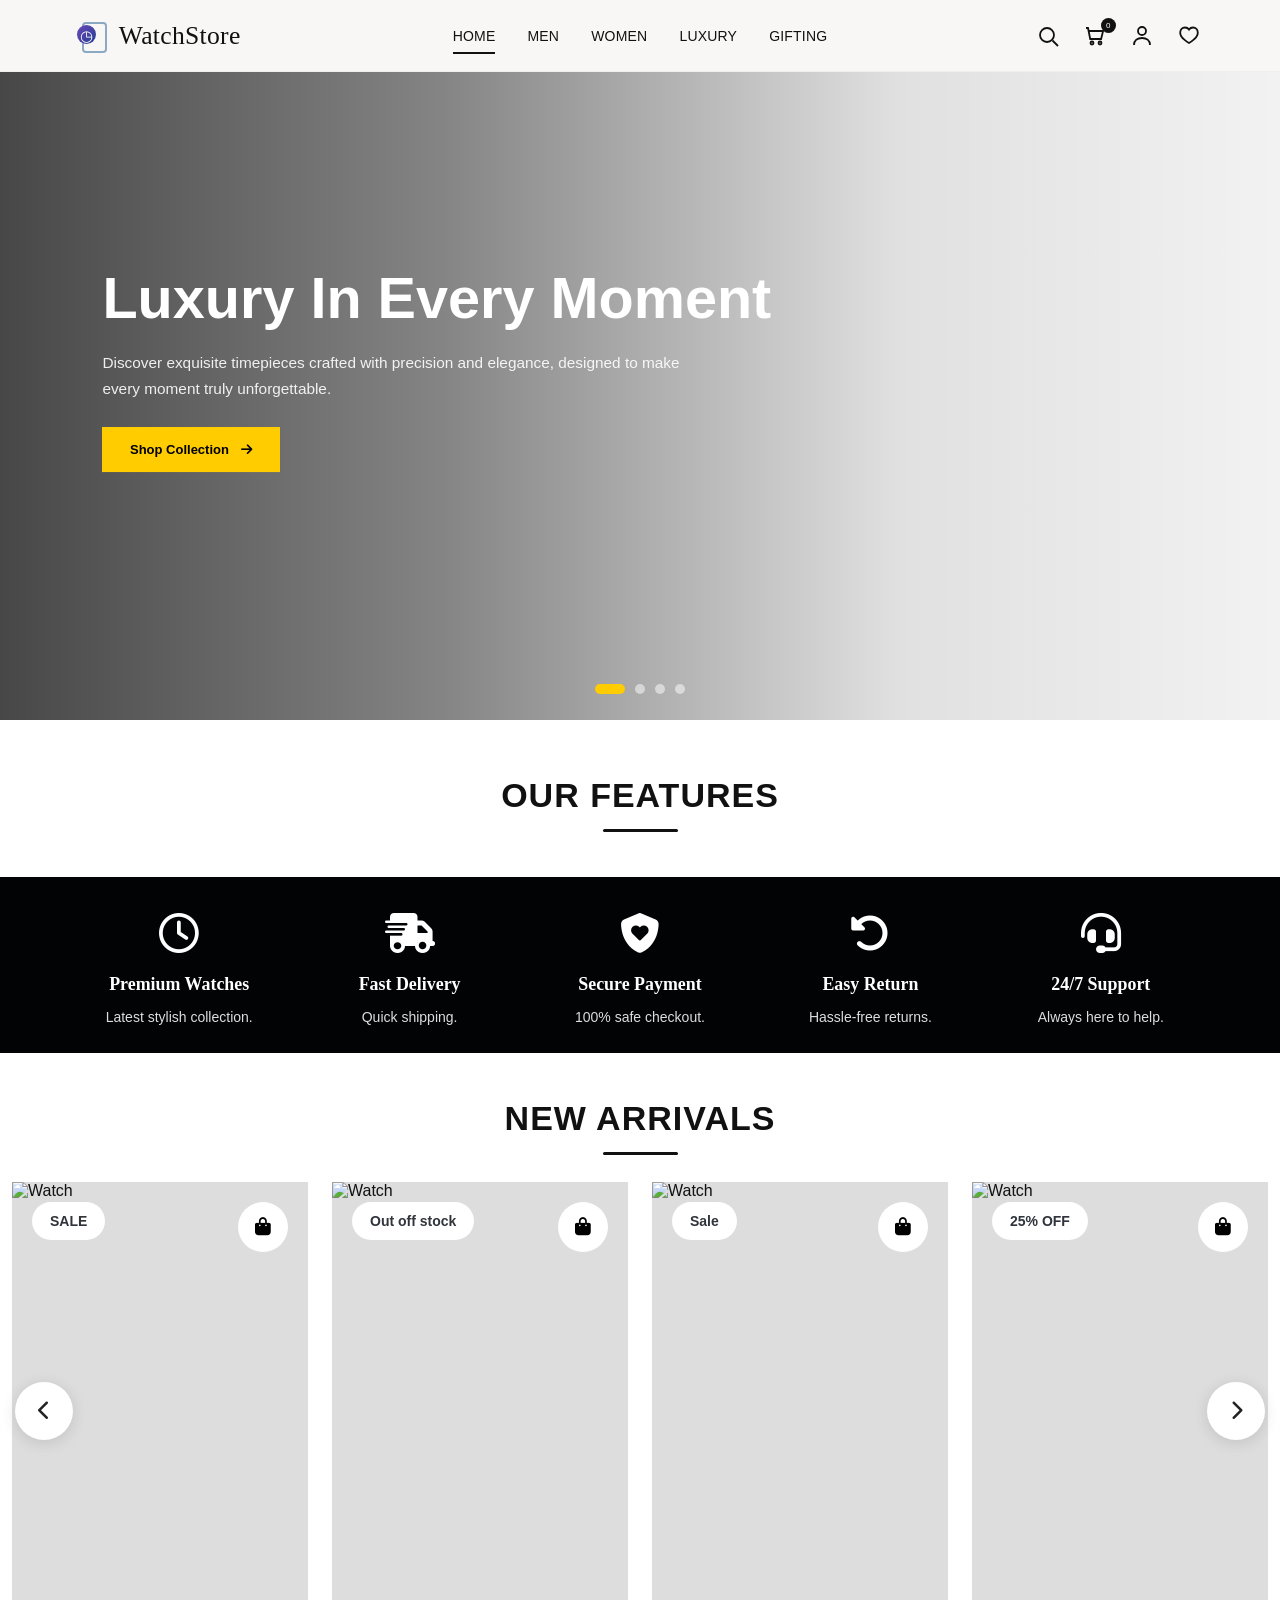
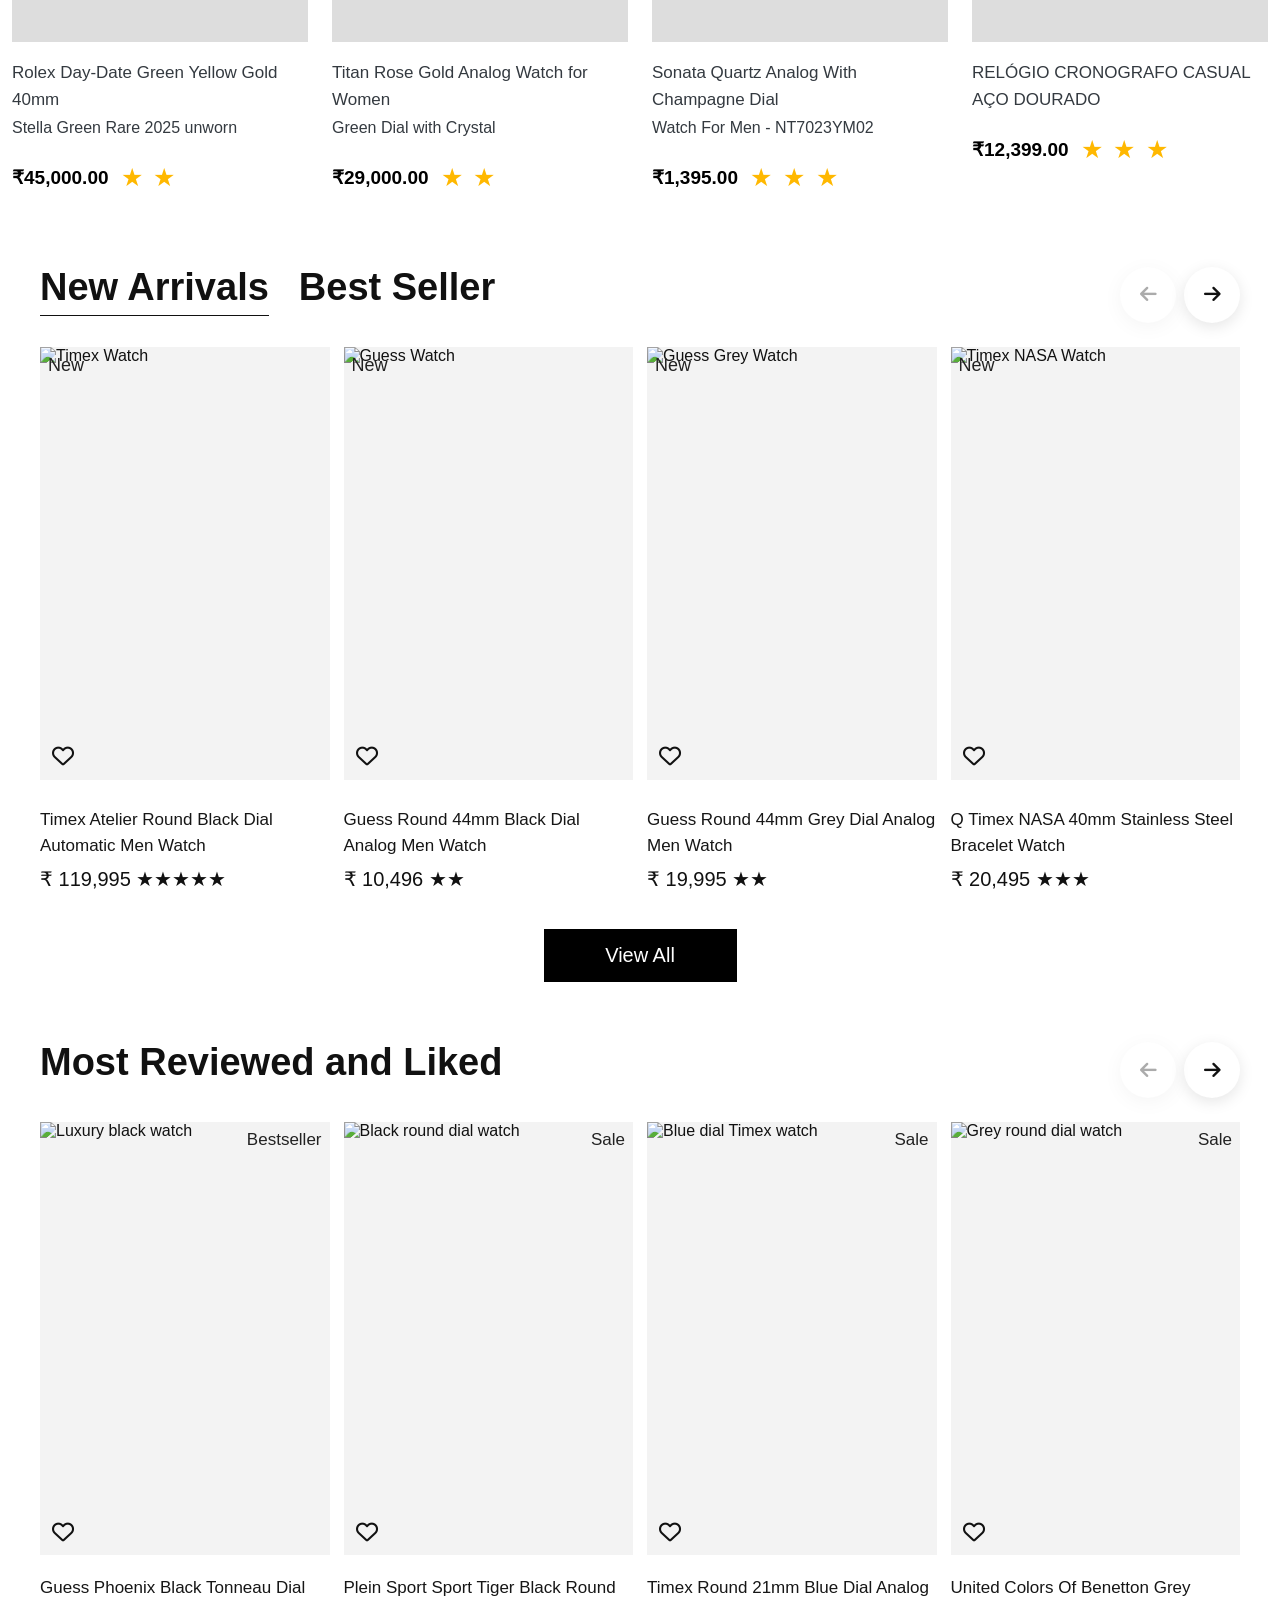
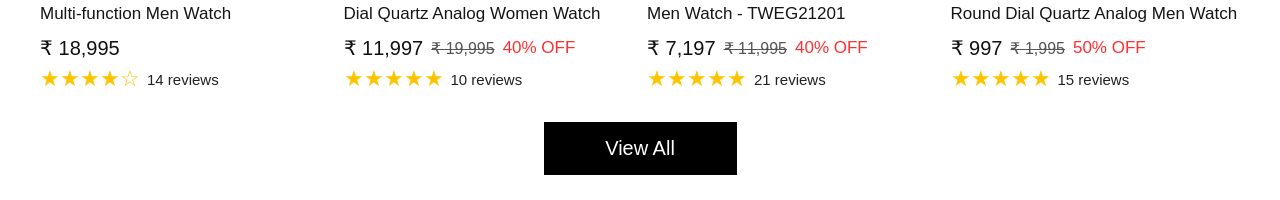
==== index.html @ 58be55d7 "Initial commit" ====
<!DOCTYPE html>
<html lang="en">
<head>
    <meta charset="UTF-8">
    <meta name="viewport" content="width=device-width, initial-scale=1.0">
    <title>WatchStore</title>
     
<!-- Font Awesome Icons -->
<link rel="stylesheet"
    href="https://cdnjs.cloudflare.com/ajax/libs/font-awesome/6.5.2/css/all.min.css">


    <!-- CSS -->
    <link rel="stylesheet" href="index.css">
   
</head>

<body>

   

  <!-- NAVBAR -->

    <header class="navbar">

        <div class="nav-container">

            <!-- LOGO -->
            <a href="#" class="logo">

                <div class="logo-icon">
                    <span>◷</span>
                </div>

                <span class="scroll-reveal logo-text">
                    WatchStore
                </span>

            </a>


            <!-- DESKTOP MENU -->
            <nav class="desktop-nav">

                <a href="#" class="nav-link active">
                    HOME
                </a>

                <a href="#" class="nav-link">
                    MEN
                </a>

                <a href="#" class="nav-link">
                    WOMEN
                </a>

                <a href="#" class="nav-link">
                    LUXURY
                </a>

                <a href="#" class="nav-link">
                    GIFTING
                </a>

            </nav>


            <!-- RIGHT ICONS -->
            <div class="nav-actions">

                <!-- SEARCH -->
                <button
                    class="icon-btn"
                    data-popup="searchPopup"
                    aria-label="Search">

                    <svg
                        viewBox="0 0 24 24"
                        fill="none"
                        stroke="currentColor">

                        <circle cx="11" cy="11" r="7"></circle>

                        <line
                            x1="16.5"
                            y1="16.5"
                            x2="22"
                            y2="22">
                        </line>

                    </svg>

                </button>


                <!-- CART -->
                <button
                    class="icon-btn cart-button"
                    data-popup="cartPopup"
                    aria-label="Cart">

                    <svg
                        viewBox="0 0 24 24"
                        fill="none"
                        stroke="currentColor">

                        <path
                            d="M3 4h2l2.2 11h10.9l2-8H6">
                        </path>

                        <circle cx="9" cy="19" r="1.5"></circle>

                        <circle cx="17" cy="19" r="1.5"></circle>

                    </svg>

                    <span class="cart-count">0</span>

                </button>


                <!-- PROFILE -->
                <button
                    class="icon-btn"
                    data-popup="profilePopup"
                    aria-label="Profile">

                    <svg
                        viewBox="0 0 24 24"
                        fill="none"
                        stroke="currentColor">

                        <circle
                            cx="12"
                            cy="7"
                            r="4">
                        </circle>

                        <path
                            d="M4 21c0-4.5 3.5-7 8-7s8 2.5 8 7">
                        </path>

                    </svg>

                </button>


                <!-- WISHLIST -->
                <button
                    class="icon-btn"
                    data-popup="wishlistPopup"
                    aria-label="Wishlist">

                    <svg
                        viewBox="0 0 24 24"
                        fill="none"
                        stroke="currentColor">

                        <path
                            d="M20.8 8.7c0 5.5-8.8 10.3-8.8 10.3S3.2 14.2 3.2 8.7C3.2 5.6 5.3 3.5 8 3.5c1.6 0 3.1.8 4 2.1 0.9-1.3 2.4-2.1 4-2.1 2.7 0 4.8 2.1 4.8 5.2z">
                        </path>

                    </svg>

                </button>


                <!-- HAMBURGER -->
                <button
                    class="hamburger"
                    id="hamburger"
                    aria-label="Open menu">

                    <span></span>
                    <span></span>
                    <span></span>

                </button>

            </div>

        </div>

    </header>



    <!-- ================= MOBILE MENU ================= -->

    <div class="mobile-menu" id="mobileMenu">

        <nav>

            <a  href="#">HOME</a>

            <a href="#">MEN</a>

            <a href="#">WOMEN</a>

            <a href="#">LUXURY</a>

            <a href="#">GIFTING</a>

        </nav>

    </div>



    <!-- ================= POPUP OVERLAY ================= -->

    <div
        class="popup-overlay"
        id="popupOverlay">
    </div>



    <!-- ================= SEARCH POPUP ================= -->

    <div
        class="popup"
        id="searchPopup">

        <div class="popup-header">

            <h3>Search</h3>

            <button class="popup-close">
                ×
            </button>

        </div>

        <div class="search-box">

            <input
                type="text"
                placeholder="Search watches...">

            <button>
                Search
            </button>

        </div>

    </div>



    <!-- ================= CART POPUP ================= -->

    <div
        class="popup"
        id="cartPopup">

        <div class="popup-header">

            <h3>Your Cart</h3>

            <button class="popup-close">
                ×
            </button>

        </div>

        <div class="empty-popup">

            <div class="popup-big-icon">🛒</div>

            <p>Your cart is empty.</p>

            <button class="popup-main-btn">
                SHOP NOW
            </button>

        </div>

    </div>



    <!-- ================= PROFILE POPUP ================= -->

    <div
        class="popup"
        id="profilePopup">

        <div class="popup-header">

            <h3>My Account</h3>

            <button class="popup-close">
                ×
            </button>

        </div>

        <div class="profile-options">

            <button>
                <span>♙</span>
                Login
            </button>

            <button>
                <span>＋</span>
                Create Account
            </button>

            <button>
                <span>⌁</span>
                My Orders
            </button>

        </div>

    </div>



    <!-- ================= WISHLIST POPUP ================= -->

    <div
        class="popup"
        id="wishlistPopup">

        <div class="popup-header">

            <h3>Wishlist</h3>

            <button class="popup-close">
                ×
            </button>

        </div>

        <div class="empty-popup">

            <div class="popup-big-icon">♡</div>

            <p>Your wishlist is empty.</p>

            <button class="popup-main-btn">
                EXPLORE WATCHES
            </button>

        </div>

    </div>

    </main>


    <!-- NAVABAR END -->


    <!-- =========================
     BANNER SLIDER START
========================== -->

<section class="hero-slider">

    <div class="slider-wrapper">


        <!-- =========================
             SLIDE 1
        ========================== -->

        <div class="slide active">

            <picture>

                <!-- Mobile: 767px tak -->
    <source 
        media="(max-width: 767px)" 
        srcset="image-folder/first-banner.png"
    >

    <!-- Tablet: 768px se 1024px -->
    <source 
        media="(min-width: 768px) and (max-width: 1024px)" 
        srcset="image-folder/tablet-se-badi.png"
    >

    <!-- Laptop/Desktop: Default -->
    <img 
        src="https://watch-portfolio-website.vercel.app/images/new-img-banner.webp"
        alt="Luxury Watch Collection"
    >

            </picture>

            <div class="banner-overlay"></div>

            <div class="banner-content">

                <span class="banner-subtitle">
                    <!-- PREMIUM COLLECTION -->
                </span>

                <h1>Luxury In Every Moment</h1>

                <p>
                  Discover exquisite timepieces crafted with precision and elegance, designed to make every moment truly unforgettable.
                </p>

                <a href="#" class="banner-btn">
                    Shop Collection
                    <i class="fa-solid fa-arrow-right"></i>
                </a>

            </div>

        </div>


        <!-- =========================
             SLIDE 2
        ========================== -->

        <div class="slide">

            <picture>

                           <!-- Mobile: 767px tak -->
    <source 
        media="(max-width: 767px)" 
        srcset="image-folder/second-banner.png"
    >

    <!-- Tablet: 768px se 1024px -->
    <source 
        media="(min-width: 768px) and (max-width: 1024px)" 
        srcset="image-folder/tablet-se-last.png"
    >

    <!-- Laptop/Desktop: Default -->
    <img 
        src="https://watch-portfolio-website.vercel.app/images/banner%20four.jpg"
        alt="Luxury Watch Collection"
    >
            </picture>

            <div class="banner-overlay"></div>

            <div class="banner-content">

                <span class="banner-subtitle">
                    <!-- NEW ARRIVALS -->
                </span>

                <h1>Elegance In Every
                 Moment</h1>

                <p>
                    Explore refined timepieces crafted with precision and elegance, designed to elevate your style and make every moment memorable.
                </p>

                <a href="#" class="banner-btn">
                    Explore Now
                    <i class="fa-solid fa-arrow-right"></i>
                </a>

            </div>

        </div>


        <!-- =========================
             SLIDE 3
        ========================== -->

        <div class="slide">

            <picture>

              
                <!-- Mobile: 767px tak -->
    <source 
        media="(max-width: 767px)" 
        srcset="image-folder/third-banner.png"
    >

    <!-- Tablet: 768px se 1024px -->
    <source 
        media="(min-width: 768px) and (max-width: 1024px)" 
        srcset="image-folder/third-tablet.png"
    >

    <!-- Laptop/Desktop: Default -->
    <img 
        src="https://watch-portfolio-website.vercel.app/images/banner%20three.jpg"
        alt="Luxury Watch Collection"
    >

            </picture>

            <div class="banner-overlay"></div>

            <div class="banner-content">

                <span class="banner-subtitle">
                    <!-- MODERN DESIGN -->
                </span>

                <h1>Elegance In Every Watch</h1>

                <p>
                    Discover stylish Sonata timepieces crafted with precision and elegance, designed to complement your lifestyle and make For Brand.
                </p>

                <a href="#" class="banner-btn">
                    View Products
                    <i class="fa-solid fa-arrow-right"></i>
                </a>

            </div>

        </div>


        <!-- =========================
             SLIDE 4
        ========================== -->

        <div class="slide">

            <picture>

                       
                <!-- Mobile: 767px tak -->
    <source 
        media="(max-width: 767px)" 
        srcset="image-folder/four-banner.png"
    >

    <!-- Tablet: 768px se 1024px -->
    <source 
        media="(min-width: 768px) and (max-width: 1024px)" 
        srcset="image-folder/four-tablet.png"
    >

    <!-- Laptop/Desktop: Default -->
    <img 
        src="https://images.pexels.com/photos/11555146/pexels-photo-11555146.jpeg?cs=srgb&dl=pexels-jonathanborba-11555146.jpg&fm=jpg"
        alt="Luxury Watch Collection"
    >
            </picture>

            <div class="banner-overlay"></div>

            <div class="banner-content">

                <span class="banner-subtitle">
                    <!-- EXCLUSIVE WATCHES -->
                </span>

                <h1>Moments Made For Two Couple</h1>

                <p>
                    Celebrate timeless moments together with elegant timepieces crafted with precision and style, made to reflect your beautiful bond
                </p>

                <a href="#" class="banner-btn">
                    Discover More
                    <i class="fa-solid fa-arrow-right"></i>
                </a>

            </div>

        </div>


        <!-- =========================
             SLIDER DOTS ONLY
        ========================== -->

        <div class="slider-dots">

            <button class="dot active" aria-label="Slide 1"></button>

            <button class="dot" aria-label="Slide 2"></button>

            <button class="dot" aria-label="Slide 3"></button>

            <button class="dot" aria-label="Slide 4"></button>

        </div>


    </div>

</section>

<section class="our-features-section scroll-reveal">

    <div class="our-features-heading">
        <h2>OUR FEATURES</h2>
        <span></span>
    </div>

</section>



<!-- CATEGORY FEATURED START -->
 



 <section class="category-featured mt-5 scroll-reveal">

    <!-- Heading -->
    <!-- <div class="featured-heading">
        <h2>CATEGORY FEATURED</h2>
    </div> -->


    <!-- Features -->
    <div class="featured-box">

        <!-- Feature 1 -->
        <div class="feature-item">
            <div class="scroll-reveal feature-icon">
                <i class="fa-regular fa-clock"></i>
            </div>

            <h3>Premium Watches</h3>
            <p>Latest stylish collection.</p>
        </div>


        <!-- Feature 2 -->
        <div class="feature-item">
            <div class="scroll-reveal feature-icon">
                <i class="fa-solid fa-truck-fast"></i>
            </div>

            <h3>Fast Delivery</h3>
            <p>Quick shipping.</p>
        </div>


        <!-- Feature 3 -->
        <div class="feature-item">
            <div class="scroll-reveal feature-icon">
                <i class="fa-solid fa-shield-heart"></i>
            </div>

            <h3>Secure Payment</h3>
            <p>100% safe checkout.</p>
        </div>


        <!-- Feature 4 -->
        <div class="feature-item">
            <div class="scroll-reveal feature-icon">
                <i class="fa-solid fa-rotate-left"></i>
            </div>

            <h3>Easy Return</h3>
            <p>Hassle-free returns.</p>
        </div>


        <!-- Feature 5 -->
        <div class="feature-item support-item">
            <div class="scroll-reveal feature-icon">
                <i class="fa-solid fa-headset"></i>
            </div>

            <h3>24/7 Support</h3>
            <p>Always here to help.</p>
        </div>

    </div>

</section>

<!-- CATEGORY FEATURED END -->
 
   
  

<!-- ================= NEW ARRIVALS START ================= -->
 




<section class="new-arrivals-section scroll-reveal">

       <div class="our-features-heading scroll-reveal">
        <h2>NEW ARRIVALS</h2>
        <span></span>
    </div>

    <div class="product-carousel-wrapper">
      
        

        <!-- LEFT ARROW -->

        <button class="product-arrow product-prev">
            <i class="fa-solid fa-chevron-left"></i>
        </button>



        <!-- CAROUSEL VIEWPORT -->

        <div class="product-carousel-viewport">


            <div class="product-carousel-track">


                <!-- PRODUCT 1 -->

                <div class="product-card">

                    <div class="product-image">

                        <span class="product-badge">
                            SALE
                        </span>

                        <button class="product-bag">
                            <i class="fa-solid fa-bag-shopping"></i>
                        </button>

                        <img
                            class="main-image"
                            src="https://cdn1.ethoswatches.com/media/catalog/product/cache/6e5de5bc3d185d8179cdc7258143f41a/f/a/favre-leuba-sea-sky-reviva-l00-20212-112-02-105-multiple-1_1.jpg"
                            alt="Watch">

                        <img
                            class="hover-image"
                            src="https://cdn1.ethoswatches.com/media/catalog/product/cache/6e5de5bc3d185d8179cdc7258143f41a/f/a/favre-leuba-sea-sky-reviva-l00-20212-112-02-105-large_1.jpg"
                            alt="Watch">

                    </div>

                    <h3>
                        Rolex Day-Date Green Yellow Gold 40mm
                    </h3>

                    <p class="product-subtitle">
                        Stella Green Rare 2025 unworn
                    </p>

                    <div class="product-bottom">

                        <span class="product-price">
                            ₹45,000.00 
                        </span>

                        <span class="product-stars">
                            ★ ★
                        </span>

                    </div>

                </div>



                <!-- PRODUCT 2 -->

                <div class="product-card">

                    <div class="product-image">

                        <span class="product-badge">
                            Out off stock
                        </span>

                        <button class="product-bag">
                            <i class="fa-solid fa-bag-shopping"></i>
                        </button>

                        <img
                            class="main-image"
                            src="https://in.danielwellington.com/cdn/shop/files/lylxyfhpcym913uhjz50.png?v=1788245592"
                            alt="Watch">

                        <img
                            class="hover-image"
                            src="https://in.danielwellington.com/cdn/shop/files/hc4xuapx7skj3ttczk8p.png?v=1788245588"
                            alt="Watch">

                    </div>

                    <h3>
                        Titan Rose Gold Analog Watch for Women
                    </h3>

                    <p class="product-subtitle">
                        Green Dial with Crystal
                    </p>

                    <div class="product-bottom">

                        <span class="product-price">
                            ₹29,000.00
                        </span>

                        <span class="product-stars">
                            ★ ★
                        </span>

                    </div>

                </div>



                <!-- PRODUCT 3 -->

                <div class="product-card">

                    <div class="product-image">

                        <span class="product-badge">
                            Sale
                        </span>

                        <button class="product-bag">
                            <i class="fa-solid fa-bag-shopping"></i>
                        </button>

                        <img
                            class="main-image"
                            src="https://cdn1.ethoswatches.com/media/catalog/product/cache/6e5de5bc3d185d8179cdc7258143f41a/o/r/oris-big-crown-01-754-7785-4068-set-multiple-2.jpg"
                            alt="Watch">

                        <img
                            class="hover-image"
                            src="https://cdn1.ethoswatches.com/media/catalog/product/cache/6e5de5bc3d185d8179cdc7258143f41a/o/r/oris-big-crown-01-754-7785-4068-set-multiple-1.jpg"
                            alt="Watch">

                    </div>

                    <h3>
                        Sonata Quartz Analog With Champagne Dial
                    </h3>

                    <p class="product-subtitle">
                        Watch For Men - NT7023YM02
                    </p>

                    <div class="product-bottom">

                        <span class="product-price">
                            ₹1,395.00
                        </span>

                        <span class="product-stars">
                            ★ ★ ★
                        </span>

                    </div>

                </div>



                <!-- PRODUCT 4 -->

                <div class="product-card">

                    <div class="product-image">

                        <span class="product-badge">
                            25% OFF
                        </span>

                        <button class="product-bag">
                            <i class="fa-solid fa-bag-shopping"></i>
                        </button>

                        <img
                            class="main-image"
                            src="https://in.danielwellington.com/cdn/shop/products/bf1d4c7aa29b4e629b87fefae75d444eda8a7ee3.png?v=1679929591"
                            alt="Watch">

                        <img
                            class="hover-image"
                            src="https://in.danielwellington.com/cdn/shop/products/a2ff1cbe247505c988b7b0013bdf45a7d5af3204.png?v=1679929590"
                            alt="Watch">

                    </div>

                    <h3>
                        RELÓGIO CRONOGRAFO CASUAL AÇO DOURADO
                    </h3>

                    <p class="product-subtitle">
                        <!-- Premium Luxury Collection -->
                    </p>

                    <div class="product-bottom">

                        <span class="product-price">
                            ₹12,399.00
                        </span>

                        <span class="product-stars">
                            ★ ★ ★
                        </span>

                    </div>

                </div>



                <!-- PRODUCT 5 -->

                <div class="product-card">

                    <div class="product-image">

                        <span class="product-badge">
                            NEW
                        </span>

                        <button class="product-bag">
                            <i class="fa-solid fa-bag-shopping"></i>
                        </button>

                        <img class="main-image"
                        src="https://in.danielwellington.com/cdn/shop/files/czbna1wo5yswfbuklvou.png?v=1788245591"
                        alt="Watch">

                        <img class="hover-image"
                        src="https://in.danielwellington.com/cdn/shop/files/ydey1onoqrme0emarpts.png?v=1788245588"
                        alt="Watch">

                    </div>

                    <h3>Classic Silver Luxury Watch</h3>

                    <p class="product-subtitle">
                        Modern Premium Design
                    </p>

                    <div class="product-bottom">

                        <span class="product-price">₹8,999.00</span>

                        <span class="product-stars">★ ★ ★</span>

                    </div>

                </div>



                <!-- PRODUCT 6 -->

                <div class="product-card">

                    <div class="product-image">

                        <span class="product-badge">SALE</span>

                        <button class="product-bag">
                            <i class="fa-solid fa-bag-shopping"></i>
                        </button>

                        <img class="main-image"
                        src="https://in.danielwellington.com/cdn/shop/products/f1a9311fe72234c4593ee694e8d1cccc52b8be32.jpg?v=1679929768"
                        alt="Watch">

                        <img class="hover-image"
                        src="https://in.danielwellington.com/cdn/shop/products/03cd951f8df2a0c9702ee6ea71a21049f69fd73d.png?v=1679929768"
                        alt="Watch">

                    </div>

                    <h3>Elegant Black Dial Watch</h3>

                    <p class="product-subtitle">
                        Stylish Men's Collection
                    </p>

                    <div class="product-bottom">

                        <span class="product-price">₹15,500.00</span>

                        <span class="product-stars">★ ★</span>

                    </div>

                </div>



                <!-- PRODUCT 7 -->

                <div class="product-card">

                    <div class="product-image">

                        <span class="product-badge">30% OFF</span>

                        <button class="product-bag">
                            <i class="fa-solid fa-bag-shopping"></i>
                        </button>

                        <img class="main-image"
                        src="https://in.danielwellington.com/cdn/shop/products/2055710823e191ea3f781fcfe544a727362d75ce.jpg?v=1679929701"
                        alt="Watch">

                        <img class="hover-image"
                        src="https://in.danielwellington.com/cdn/shop/products/bd76d52db9166a0e26d3add4990b3371b541707d.png?v=1679929702"
                        alt="Watch">

                    </div>

                    <h3>Premium Golden Watch</h3>

                    <p class="product-subtitle">
                        Exclusive Collection
                    </p>

                    <div class="product-bottom">

                        <span class="product-price">₹19,999.00</span>

                        <span class="product-stars">★ ★ ★</span>

                    </div>

                </div>



                <!-- PRODUCT 8 -->

                <div class="product-card">

                    <div class="product-image">

                        <span class="product-badge">SALE</span>

                        <button class="product-bag">
                            <i class="fa-solid fa-bag-shopping"></i>
                        </button>

                        <img class="main-image"
                        src="https://danielklein.in/cdn/shop/files/GreenWatch.jpg?v=1776660816&width=1780"
                        alt="Watch">

                        <img class="hover-image"
                        src="https://danielklein.in/cdn/shop/files/DKPOST2.jpg?v=1776660839&width=1780"
                        alt="Watch">

                    </div>

                    <h3>Diamond Style Ladies Watch</h3>

                    <p class="product-subtitle">
                        Elegant Fashion Collection
                    </p>

                    <div class="product-bottom">

                        <span class="product-price">₹22,500.00</span>

                        <span class="product-stars">★ ★ ★</span>

                    </div>

                </div>



                <!-- PRODUCT 9 -->

                <div class="product-card">

                    <div class="product-image">

                        <span class="product-badge">NEW</span>

                        <button class="product-bag">
                            <i class="fa-solid fa-bag-shopping"></i>
                        </button>

                        <img class="main-image"
                        src="https://m.media-amazon.com/images/I/61Y5ZJnRTzL._SX679_.jpg"
                        alt="Watch">

                        <img class="hover-image"
                        src="https://m.media-amazon.com/images/I/71yf-6Jr9gL._SX679_.jpg"
                        alt="Watch">

                    </div>

                    <h3>Luxury Automatic Watch</h3>

                    <p class="product-subtitle">
                        Premium Men's Watch
                    </p>

                    <div class="product-bottom">

                        <span class="product-price">₹35,000.00</span>

                        <span class="product-stars">★ ★ ★</span>

                    </div>

                </div>



                <!-- PRODUCT 10 -->

                <div class="product-card">

                    <div class="product-image">

                        <span class="product-badge">20% OFF</span>

                        <button class="product-bag">
                            <i class="fa-solid fa-bag-shopping"></i>
                        </button>

                        <img class="main-image"
                        src="https://m.media-amazon.com/images/I/71NghPubrqL._SX679_.jpg"
                        alt="Watch">

                        <img class="hover-image"
                        src="https://m.media-amazon.com/images/I/71wl3yJ0jkL._SX679_.jpg"
                        alt="Watch">

                    </div>

                    <h3>Rose Gold Fashion Watch</h3>

                    <p class="product-subtitle">
                        Women's Special Collection
                    </p>

                    <div class="product-bottom">

                        <span class="product-price">₹18,500.00</span>

                        <span class="product-stars">★ ★</span>

                    </div>

                </div>



                <!-- PRODUCT 11 -->

                <div class="product-card">

                    <div class="product-image">

                        <span class="product-badge">SALE</span>

                        <button class="product-bag">
                            <i class="fa-solid fa-bag-shopping"></i>
                        </button>

                        <img class="main-image"
                        src="https://m.media-amazon.com/images/I/71FLLRaK0TL._SX679_.jpg"
                        alt="Watch">

                        <img class="hover-image"
                        src="https://m.media-amazon.com/images/I/71p+GgljkWL._SX679_.jpg"
                        alt="Watch">

                    </div>

                    <h3>Luxury Steel Wrist Watch</h3>

                    <p class="product-subtitle">
                        Everyday Classic Style
                    </p>

                    <div class="product-bottom">

                        <span class="product-price">₹11,999.00</span>

                        <span class="product-stars">★ ★ ★</span>

                    </div>

                </div>



                <!-- PRODUCT 12 -->

                <div class="product-card">

                    <div class="product-image">

                        <span class="product-badge">BEST SELLER</span>

                        <button class="product-bag">
                            <i class="fa-solid fa-bag-shopping"></i>
                        </button>

                        <img class="main-image"
                        src="https://ad.kapoorwatch.com/content/images/product/WGBB0062-700.webp"
                        alt="Watch">

                        <img class="hover-image"
                        src="https://ad.kapoorwatch.com/content/images/product/WGBB0062-4-700.webp"
                        alt="Watch">

                    </div>

                    <h3>Premium Chronograph Watch</h3>

                    <p class="product-subtitle">
                        Signature Luxury Edition
                    </p>

                    <div class="product-bottom">

                        <span class="product-price">₹27,500.00</span>

                        <span class="product-stars">★ ★ ★</span>

                    </div>

                </div>


            </div>

        </div>



        <!-- RIGHT ARROW -->

        <button class="product-arrow product-next">
            <i class="fa-solid fa-chevron-right"></i>
        </button>


    </div>

</section>

<!-- ================= NEW ARRIVALS END ================= -->



<!-- NEW ARRIVALS BEST SELLER START -->


<section class="watch-product-section">

    <div class="watch-product-top">

        <!-- Tabs -->
        <div class="watch-product-tabs">
            <button class=" scroll-reveal watch-tab active" data-tab="newArrivals">
                New Arrivals
            </button>

            <button class=" scroll-reveal watch-tab" data-tab="bestSeller">
                Best Seller
            </button>
        </div>

        <!-- Arrows -->
        <div class="watch-slider-arrows">
            <button class="watch-arrow watch-prev" aria-label="Previous">
                <i class="fa-solid fa-arrow-left"></i>
            </button>

            <button class="watch-arrow watch-next" aria-label="Next">
                <i class="fa-solid fa-arrow-right"></i>
            </button>
        </div>

    </div>


    <!-- ================= NEW ARRIVALS ================= -->
    <div class="watch-tab-content active" id="newArrivals">

        <div class="watch-slider-wrapper">
            <div class="watch-slider-track">

                <!-- Product 1 -->
                <div class="watch-product-card">

                    <div class="watch-product-image">

                        <span class="watch-product-label">
                            New
                        </span>

                        <button class="watch-wishlist">
                            <i class="fa-regular fa-heart"></i>
                        </button>

                        <img
                            class="watch-img-main"
                            src="https://watch-portfolio-website.vercel.app/images/product%2028.webp"
                            alt="Timex Watch"
                        >

                        <img
                            class="watch-img-hover"
                            src="https://premiumcollections.co.in/cdn/shop/files/file_00000000cc5071fab60279c4686d7042.png?v=1778909538"
                            alt="Timex Watch"
                        >

                    </div>

                    <div class="watch-product-info">

                        <h3>
                            Timex Atelier Round Black Dial
                            Automatic Men Watch
                        </h3>

                        <div class="watch-price">
                            ₹ 119,995 <span>★★★★★</span>
                        </div>

                    </div>

                </div>


                <!-- Product 2 -->
                <div class="watch-product-card">

                    <div class="watch-product-image">

                        <span class="watch-product-label">
                            New
                        </span>

                        <button class="watch-wishlist">
                            <i class="fa-regular fa-heart"></i>
                        </button>

                        <img
                            class="watch-img-main"
                            src="https://m.media-amazon.com/images/I/81ieeJoiVnL._AC_UY1000_.jpg"
                            alt="Guess Watch"
                        >

                        <img
                            class="watch-img-hover"
                            src=" https://www.oyegifts.com/cdn/shop/files/Classy_Timex_Analog_Mens_Watch1.jpg?v=1773750764&width=1620"
                            alt="Guess Watch"
                        >
                          
                    </div>

                    <div class="watch-product-info">

                        <h3>
                            Guess Round 44mm Black Dial
                            Analog Men Watch
                        </h3>

                        <div class="watch-price-row">
                            <span class="watch-price">
                                ₹ 10,496 <span>★★</span>
                            </span>

                            <span class="watch-old-price">
                                <!-- ₹ 14,995 -->
                            </span>

                            <span class="watch-discount">
                                <!-- 30% OFF -->
                            </span>
                        </div>

                    </div>

                </div>


                <!-- Product 3 -->
                <div class="watch-product-card">

                    <div class="watch-product-image">

                        <span class="watch-product-label">
                            New
                        </span>

                        <button class="watch-wishlist">
                            <i class="fa-regular fa-heart"></i>
                        </button>

                        <img
                            class="watch-img-main"
                            src="https://5.imimg.com/data5/ANDROID/Default/2023/8/335060731/AL/GZ/OP/182970949/product-jpeg-1000x1000.jpg"
                            alt="Guess Grey Watch"
                        >

                        <img
                            class="watch-img-hover"
                            src="https://5.imimg.com/data5/ANDROID/Default/2023/8/335060703/LT/AY/DL/182970949/product-jpeg-1000x1000.jpg"
                            alt="Guess Grey Watch"
                        >

                    </div>

                    <div class="watch-product-info">

                        <h3>
                            Guess Round 44mm Grey Dial
                            Analog Men Watch
                        </h3>

                        <div class="watch-price">
                            ₹ 19,995  <span>★★</span>
                        </div>

                    </div>

                </div>


                <!-- Product 4 -->
                <div class="watch-product-card">

                    <div class="watch-product-image">

                        <span class="watch-product-label">
                            New
                        </span>

                        <button class="watch-wishlist">
                            <i class="fa-regular fa-heart"></i>
                        </button>

                        <img
                            class="watch-img-main"
                            src="https://www.sonatawatches.in/dw/image/v2/BKDD_PRD/on/demandware.static/-/Sites-titan-master-catalog/default/dwafd4366a/images/Sonata/Catalog/77147YM02_3.jpg?sw=600&sh=600"
                            alt="Timex NASA Watch"
                        >

                        <img
                            class="watch-img-hover"
                            src="https://www.sonatawatches.in/dw/image/v2/BKDD_PRD/on/demandware.static/-/Sites-titan-master-catalog/default/dwb3a2e34c/images/Sonata/Catalog/77147YM02_1.jpg?sw=600&sh=600"
                            alt="Timex NASA Watch"
                        >

                    </div>

                    <div class="watch-product-info">

                        <h3>
                            Q Timex NASA 40mm Stainless
                            Steel Bracelet Watch
                        </h3>

                        <div class="watch-price">
                            ₹ 20,495  <span>★★★</span>
                        </div>

                        <div class="watch-review">
                            <span class="watch-stars">
                               
                            </span>
                            <span></span>
                        </div>

                    </div>

                </div>


                <!-- Product 5 -->
                <div class="watch-product-card">

                    <div class="watch-product-image">

                        <span class="watch-product-label">
                            New
                        </span>

                        <button class="watch-wishlist">
                            <i class="fa-regular fa-heart"></i>
                        </button>

                        <img
                            class="watch-img-main"
                            src=" https://cdn1.ethoswatches.com/media/catalog/product/cache/6e5de5bc3d185d8179cdc7258143f41a/t/i/tissot-t-classic-t006-407-33-093-00-large.jpg"
                            alt="Luxury Watch"
                        >

                        <img
                            class="watch-img-hover"
                            src="https://cdn1.ethoswatches.com/media/catalog/product/cache/6e5de5bc3d185d8179cdc7258143f41a/t/i/tissot-t-classic-t006-407-33-093-00-multiple-1.jpg"
                            alt="Luxury Watch"
                        >
                    </div>

                    <div class="watch-product-info">

                        <h3>
                            Classic Automatic Black Dial
                            Men Watch
                        </h3>

                        <div class="watch-price">
                            ₹ 24,995
                        </div>

                    </div>

                </div>

            </div>
        </div>

    </div>


    <!-- ================= BEST SELLER ================= -->
    <div class="watch-tab-content" id="bestSeller">

        <div class="watch-slider-wrapper">
            <div class="watch-slider-track">

                <!-- Product 1 -->
                <div class="watch-product-card">

                    <div class="watch-product-image">

                        <span class="watch-product-label">
                            Sale
                        </span>

                        <button class="watch-wishlist">
                            <i class="fa-regular fa-heart"></i>
                        </button>

                        <img
                            class="watch-img-main"
                            src="https://hips.hearstapps.com/hmg-prod/images/1c746f04-4bb3-4393-9e9b-a23054c646fd.jpg?resize=980:*"
                            alt="Best Seller Watch"
                        >

                        <img
                            class="watch-img-hover"
                            src="https://hips.hearstapps.com/hmg-prod/images/551813e0-1346-4a38-ad36-0e547bae7043.jpg?resize=980:*"
                            alt="Best Seller Watch"
                        >

                    </div>

                    <div class="watch-product-info">

                        <h3>
                            Guess Round Black Dial
                            Analog Men Watch
                        </h3>

                        <div class="watch-price-row">

                            <span class="watch-price">
                                ₹ 10,496
                            </span>

                            <span class="watch-old-price">
                                ₹ 14,995
                            </span>

                            <span class="watch-discount">
                                30% OFF
                            </span>

                        </div>

                    </div>

                </div>


                <!-- Product 2 -->
                <div class="watch-product-card">

                    <div class="watch-product-image">

                        <span class="watch-product-label">
                            New
                        </span>

                        <button class="watch-wishlist">
                            <i class="fa-regular fa-heart"></i>
                        </button>

                        <img
                            class="watch-img-main"
                            src="https://ad.kapoorwatch.com/content/images/product/WGBB0062-700.webp"
                            alt="Best Seller Watch"
                        >

                        <img
                            class="watch-img-hover"
                            src="https://ad.kapoorwatch.com/content/images/product/WGBB0062-4-700.webp"
                            alt="Best Seller Watch"
                        >

                    </div>

                    <div class="watch-product-info">

                        <h3>
                            Guess Round Grey Dial
                            Analog Men Watch
                        </h3>

                        <div class="watch-price">
                            ₹ 19,995
                        </div>

                    </div>

                </div>


                <!-- Product 3 -->
                <div class="watch-product-card">

                    <div class="watch-product-image">

                        <span class="watch-product-label">
                            New
                        </span>

                        <button class="watch-wishlist">
                            <i class="fa-regular fa-heart"></i>
                        </button>

                        <img
                            class="watch-img-main"
                            src="https://m.media-amazon.com/images/I/71i-30BUsgL._SX569_.jpg"
                            alt="Best Seller Watch"
                        >

                        <img
                            class="watch-img-hover"
                            src="https://m.media-amazon.com/images/I/816BApZipaL._SY741_.jpg"
                            alt="Best Seller Watch"
                        >

                    </div>

                    <div class="watch-product-info">

                        <h3>
                            Q Timex Stainless Steel
                            Bracelet Watch
                        </h3>

                        <div class="watch-price">
                            ₹ 20,495
                        </div>

                        <div class="watch-review">
                            <span class="watch-stars">
                                ★★★★★
                            </span>
                            <span>11 reviews</span>
                        </div>

                    </div>

                </div>


                <!-- Product 4 -->
                <div class="watch-product-card">

                    <div class="watch-product-image">

                        <span class="watch-product-label">
                            Sale
                        </span>

                        <button class="watch-wishlist">
                            <i class="fa-regular fa-heart"></i>
                        </button>

                        <img
                            class="watch-img-main"
                            src="https://knar.com/cdn/shop/files/MIDO_Multifort_TV_Big_Date_M0495263304100_01.jpg?v=1777910221&width=800"
                            alt="Best Seller Watch"
                        >

                        <img
                            class="watch-img-hover"
                            src="https://knar.com/cdn/shop/files/MIDO_Multifort_TV_Big_Date_M0495263304100_02.jpg?v=1777910221&width=800"
                            alt="Best Seller Watch"
                        >

                    </div>

                    <div class="watch-product-info">

                        <h3>
                            Timex Automatic Black Dial
                            Men Watch
                        </h3>

                        <div class="watch-price-row">

                            <span class="watch-price">
                                ₹ 18,995
                            </span>

                            <span class="watch-old-price">
                                ₹ 22,995
                            </span>

                            <span class="watch-discount">
                                20% OFF
                            </span>

                        </div>

                    </div>

                </div>


                <!-- Product 5 -->
                <div class="watch-product-card">

                    <div class="watch-product-image">

                        <span class="watch-product-label">
                            New
                        </span>

                        <button class="watch-wishlist">
                            <i class="fa-regular fa-heart"></i>
                        </button>

                        <img
                            class="watch-img-main"
                            src="https://m.media-amazon.com/images/I/61g6k6gMhTL._SX679_.jpg"
                            alt="Best Seller Watch"
                        >

                        <img
                            class="watch-img-hover"
                            src="https://m.media-amazon.com/images/I/41ZU6z4IN5L._SX679_.jpg"
                            alt="Best Seller Watch"
                        >

                    </div>

                    <div class="watch-product-info">

                        <h3>
                            Premium Grey Dial
                            Stainless Steel Watch
                        </h3>

                        <div class="watch-price">
                            ₹ 21,995
                        </div>

                    </div>

                </div>

            </div>
        </div>

    </div>


    <!-- View All -->
    <div class="watch-view-all-box scroll-reveal">
        <a href="#" class="watch-view-all">
            View All
        </a>
    </div>

</section>

  <!-- NEW ARRIVALS BEST SELLER END -->




  <!-- =========================================
     MOST REVIEWED AND LIKED START
========================================= -->

<section class="reviewed-watch-section">

    <!-- TOP AREA -->
    <div class="reviewed-watch-top">

        <!-- HEADING -->
        <div class="reviewed-watch-heading">
            <h2 class="scroll-reveal">Most Reviewed and Liked</h2>
        </div>

        <!-- ARROWS -->
        <div class="reviewed-watch-arrows">

            <button
                type="button"
                class="reviewed-watch-arrow reviewed-watch-prev"
                aria-label="Previous">
                <i class="fa-solid fa-arrow-left"></i>
            </button>

            <button
                type="button"
                class="reviewed-watch-arrow reviewed-watch-next"
                aria-label="Next">
                <i class="fa-solid fa-arrow-right"></i>
            </button>

        </div>

    </div>


    <!-- SLIDER -->
    <div class="reviewed-watch-wrapper">

        <div class="reviewed-watch-track">


            <!-- =====================================
                 PRODUCT 1
            ====================================== -->

            <div class="reviewed-watch-card">

                <div class="reviewed-watch-image">

                    <span class="reviewed-watch-label">
                        Bestseller
                    </span>

                    <button
                        type="button"
                        class="reviewed-watch-wishlist"
                        aria-label="Add to wishlist">

                        <i class="fa-regular fa-heart"></i>

                    </button>


                    <!-- MAIN IMAGE -->
                    <img
                        class="reviewed-watch-img-main"
                        src="https://hips.hearstapps.com/hmg-prod/images/1c746f04-4bb3-4393-9e9b-a23054c646fd.jpg?resize=980:*"
                        alt="Luxury black watch"
                    >


                    <!-- HOVER IMAGE -->
                    <img
                        class="reviewed-watch-img-hover"
                        src="https://hips.hearstapps.com/hmg-prod/images/551813e0-1346-4a38-ad36-0e547bae7043.jpg?resize=980:*"
                        alt="Luxury black watch alternate view"
                    >

                </div>


                <div class="reviewed-watch-info">

                    <h3>
                        Guess Phoenix Black Tonneau Dial
                        Multi-function Men Watch
                    </h3>

                    <div class="reviewed-watch-price">
                        ₹ 18,995
                    </div>

                    <div class="reviewed-watch-review">

                        <span class="reviewed-watch-stars">
                            ★★★★☆
                        </span>

                        <span class="reviewed-watch-review-count">
                            14 reviews
                        </span>

                    </div>

                </div>

            </div>



            <!-- =====================================
                 PRODUCT 2
            ====================================== -->

            <div class="reviewed-watch-card">

                <div class="reviewed-watch-image">

                    <span class="reviewed-watch-label">
                        Sale
                    </span>

                    <button
                        type="button"
                        class="reviewed-watch-wishlist"
                        aria-label="Add to wishlist">

                        <i class="fa-regular fa-heart"></i>

                    </button>


                    <img
                        class="reviewed-watch-img-main"
                        src="https://ad.kapoorwatch.com/content/images/product/WGBB0062-700.webp"
                        alt="Black round dial watch"
                    >

                    <img
                        class="reviewed-watch-img-hover"
                        src="https://ad.kapoorwatch.com/content/images/product/WGBB0062-4-700.webp"
                        alt="Black round dial watch alternate view"
                    >

                </div>


                <div class="reviewed-watch-info">

                    <h3>
                        Plein Sport Sport Tiger Black
                        Round Dial Quartz Analog Women Watch
                    </h3>

                    <div class="reviewed-watch-price-row">

                        <span class="reviewed-watch-price">
                            ₹ 11,997
                        </span>

                        <span class="reviewed-watch-old-price">
                            ₹ 19,995
                        </span>

                        <span class="reviewed-watch-discount">
                            40% OFF
                        </span>

                    </div>


                    <div class="reviewed-watch-review">

                        <span class="reviewed-watch-stars">
                            ★★★★★
                        </span>

                        <span class="reviewed-watch-review-count">
                            10 reviews
                        </span>

                    </div>

                </div>

            </div>



            <!-- =====================================
                 PRODUCT 3
            ====================================== -->

            <div class="reviewed-watch-card">

                <div class="reviewed-watch-image">

                    <span class="reviewed-watch-label">
                        Sale
                    </span>

                    <button
                        type="button"
                        class="reviewed-watch-wishlist"
                        aria-label="Add to wishlist">

                        <i class="fa-regular fa-heart"></i>

                    </button>


                    <img
                        class="reviewed-watch-img-main"
                        src="https://m.media-amazon.com/images/I/71i-30BUsgL._SX569_.jpg"
                        alt="Blue dial Timex watch"
                    >

                    <img
                        class="reviewed-watch-img-hover"
                        src="https://m.media-amazon.com/images/I/816BApZipaL._SY741_.jpg"
                        alt="Blue dial Timex watch alternate view"
                    >

                </div>


                <div class="reviewed-watch-info">

                    <h3>
                        Timex Round 21mm Blue Dial
                        Analog Men Watch - TWEG21201
                    </h3>


                    <div class="reviewed-watch-price-row">

                        <span class="reviewed-watch-price">
                            ₹ 7,197
                        </span>

                        <span class="reviewed-watch-old-price">
                            ₹ 11,995
                        </span>

                        <span class="reviewed-watch-discount">
                            40% OFF
                        </span>

                    </div>


                    <div class="reviewed-watch-review">

                        <span class="reviewed-watch-stars">
                            ★★★★★
                        </span>

                        <span class="reviewed-watch-review-count">
                            21 reviews
                        </span>

                    </div>

                </div>

            </div>



            <!-- =====================================
                 PRODUCT 4
            ====================================== -->

            <div class="reviewed-watch-card">

                <div class="reviewed-watch-image">

                    <span class="reviewed-watch-label">
                        Sale
                    </span>

                    <button
                        type="button"
                        class="reviewed-watch-wishlist"
                        aria-label="Add to wishlist">

                        <i class="fa-regular fa-heart"></i>

                    </button>


                    <img
                        class="reviewed-watch-img-main"
                        src="https://m.media-amazon.com/images/I/61g6k6gMhTL._SX679_.jpg"
                        alt="Grey round dial watch"
                    >

                    <img
                        class="reviewed-watch-img-hover"
                        src="https://m.media-amazon.com/images/I/41ZU6z4IN5L._SX679_.jpg"
                        alt="Grey round dial watch alternate view"
                    >

                </div>


                <div class="reviewed-watch-info">

                    <h3>
                        United Colors Of Benetton Grey
                        Round Dial Quartz Analog Men Watch
                    </h3>


                    <div class="reviewed-watch-price-row">

                        <span class="reviewed-watch-price">
                            ₹ 997
                        </span>

                        <span class="reviewed-watch-old-price">
                            ₹ 1,995
                        </span>

                        <span class="reviewed-watch-discount">
                            50% OFF
                        </span>

                    </div>


                    <div class="reviewed-watch-review">

                        <span class="reviewed-watch-stars">
                            ★★★★★
                        </span>

                        <span class="reviewed-watch-review-count">
                            15 reviews
                        </span>

                    </div>

                </div>

            </div>



            <!-- =====================================
                 PRODUCT 5
            ====================================== -->

            <div class="reviewed-watch-card">

                <div class="reviewed-watch-image">

                    <span class="reviewed-watch-label">
                        Bestseller
                    </span>

                    <button
                        type="button"
                        class="reviewed-watch-wishlist"
                        aria-label="Add to wishlist">

                        <i class="fa-regular fa-heart"></i>

                    </button>


                    <img
                        class="reviewed-watch-img-main"
                        src="https://knar.com/cdn/shop/files/MIDO_Multifort_TV_Big_Date_M0495263304100_01.jpg?v=1777910221&width=800"
                        alt="Mido automatic watch"
                    >

                    <img
                        class="reviewed-watch-img-hover"
                        src="https://knar.com/cdn/shop/files/MIDO_Multifort_TV_Big_Date_M0495263304100_02.jpg?v=1777910221&width=800"
                        alt="Mido automatic watch alternate view"
                    >

                </div>


                <div class="reviewed-watch-info">

                    <h3>
                        Mido Multifort Automatic
                        Stainless Steel Men Watch
                    </h3>


                    <div class="reviewed-watch-price">
                        ₹ 24,995
                    </div>


                    <div class="reviewed-watch-review">

                        <span class="reviewed-watch-stars">
                            ★★★★★
                        </span>

                        <span class="reviewed-watch-review-count">
                            18 reviews
                        </span>

                    </div>

                </div>

            </div>


        </div>

    </div>



    <!-- VIEW ALL -->
    <div class="scroll-reveal reviewed-watch-view-box">

        <a
            href="most-reviewed.html"
            class="reviewed-watch-view-all">
            View All
        </a>

    </div>

</section>

<!-- =========================================
     MOST REVIEWED AND LIKED END
========================================= -->

 
  


   


    <!-- JAVASCRIPT -->
    <script src="index.js"></script>

</body>
</html>
---- index.css ----
* {
    margin: 0;
    padding: 0;
    box-sizing: border-box;
}

html {
    scroll-behavior: smooth;
}

body {
    font-family: Arial, Helvetica, sans-serif;
    color: #111;
    background: #fff;
    overflow-x: hidden;
}


/* =========================================
   NAVBAR
========================================= */

.navbar {
    position: fixed;
    top: 0;
    left: 0;
    width: 100%;
    height: 72px;
    background: #f8f7f6;
    z-index: 9999;
    border-bottom: 1px solid rgba(0, 0, 0, 0.03);
}


/* =========================================
   NAV CONTAINER
========================================= */

.nav-container {
    width: 100%;
    max-width: 2560px;
    height: 100%;
    margin: auto;
    padding-left: clamp(18px, 6vw, 95px);
    padding-right: clamp(18px, 6vw, 95px);
    display: grid;
    grid-template-columns: 1fr auto 1fr;
    align-items: center;
}


/* =========================================
   LOGO
========================================= */

.logo {
    display: flex;
    align-items: center;
    gap: 12px;
    text-decoration: none;
    color: #111;
    width: max-content;
}

.logo-icon {
    width: 30px;
    height: 34px;
    position: relative;
    display: flex;
    align-items: center;
    justify-content: center;
}

.logo-icon::before {
    content: "";
    position: absolute;
    width: 21px;
    height: 27px;
    border: 2px solid #8ca9c4;
    border-radius: 4px;
    top: 3px;
    left: 5px;
}

.logo-icon::after {
    content: "";
    position: absolute;
    width: 19px;
    height: 19px;
    border-radius: 50%;
    background: linear-gradient(
    135deg,
     #6948b7,
     #263e91
    );
    left: 0;
    top: 6px;
}

.logo-icon span {
    position: relative;
    z-index: 2;
    color: white;
    font-size: 15px;
    transform: translateX(-5px);
}

.logo-text {
    font-family: Georgia, "Times New Roman", serif;
    font-size: clamp(24px, 2vw, 31px);
    font-weight: 400;
    letter-spacing: 0.3px;
}


/* =========================================
   DESKTOP MENU
========================================= */

.desktop-nav {
    display: flex;
    align-items: center;
    justify-content: center;
    gap: clamp(25px, 2.5vw, 38px);
}

.nav-link {
    position: relative;
    display: inline-block;
    color: #111;
    text-decoration: none;
    font-size: 14px;
    font-weight: 500;
    letter-spacing: 0.2px;
    padding: 28px 0;
}


/* =========================================
   UNDERLINE ANIMATION
========================================= */

.nav-link::after {
    content: "";
    position: absolute;
    left: 0;
    bottom: 18px;
    width: 100%;
    height: 2px;
    background: #111;
    transform: scaleX(0);
    transform-origin: right;
    transition: transform 0.35s ease;
}

.nav-link:hover::after,
.nav-link.active::after {
    transform: scaleX(1);
    transform-origin: left;
}


/* =========================================
   RIGHT ACTIONS
========================================= */

.nav-actions {
    justify-self: end;
    display: flex;
    align-items: center;
    gap: clamp(15px, 1.5vw, 25px);
}


/* =========================================
   ICON BUTTON
========================================= */

.icon-btn {
    position: relative;
    width: 28px;
    height: 42px;
    border: none;
    background: transparent;
    color: #111;
    cursor: pointer;
    display: flex;
    align-items: center;
    justify-content: center;
    transition:
        transform 0.25s ease,
        opacity 0.25s ease;
}


.icon-btn svg {
    width: 24px;
    height: 24px;
    stroke-width: 1.8;
}


/* =========================================
   CART COUNT
========================================= */

.cart-count {
    position: absolute;
    top: 3px;
    right: -7px;
    width: 15px;
    height: 15px;
    display: flex;
    align-items: center;
    justify-content: center;
    background: #111;
    color: white;
    border-radius: 50%;
    font-size: 8px;
}


/* =========================================
   HAMBURGER
========================================= */

.hamburger {
    display: none;
    position: relative;
    width: 42px;
    height: 42px;
    border: none;
    background: transparent;
    cursor: pointer;
}

.hamburger span {
    position: absolute;
    left: 9px;
    width: 24px;
    height: 2px;
    background: #111;
    transition: 0.35s ease;
}

.hamburger span:nth-child(1) {
    top: 12px;
}

.hamburger span:nth-child(2) {
    top: 20px;
}

.hamburger span:nth-child(3) {
    top: 28px;
}

.hamburger.active span:nth-child(1) {
    top: 20px;
    transform: rotate(45deg);
}

.hamburger.active span:nth-child(2) {
    opacity: 0;
}

.hamburger.active span:nth-child(3) {
    top: 20px;
    transform: rotate(-45deg);
}


/* =========================================
   MOBILE MENU
========================================= */

.mobile-menu {
    position: fixed;
    top: 72px;
    left: 0;
    width: 100%;
    height: calc(100vh - 72px);
    background: rgba(248, 247, 246, 0.98);
    backdrop-filter: blur(12px);
    z-index: 9998;
    padding: 30px 25px;
    visibility: hidden;
    opacity: 0;
    transform: translateY(-15px);
    transition:
    opacity 0.35s ease,
    transform 0.35s ease,
    visibility 0.35s ease;
}

.mobile-menu.active {
    visibility: visible;
    opacity: 1;
    transform: translateY(0);
}

.mobile-menu nav {
    display: flex;
    flex-direction: column;
    gap: 5px;
}

.mobile-menu a {
    position: relative;
    width: max-content;
    padding: 15px 0;
    color: #111;
    text-decoration: none;
    font-size: 21px;
    font-weight: 500;
}

.mobile-menu a::after {
    content: "";
    position: absolute;
    left: 0;
    bottom: 7px;
    width: 100%;
    height: 2px;
    background: #111;
    transform: scaleX(0);
    transform-origin: right;
    transition: transform 0.3s ease;
}

.mobile-menu a:hover::after {
    transform: scaleX(1);
    transform-origin: left;
}


/* =========================================
   POPUP OVERLAY
========================================= */

.popup-overlay {
    position: fixed;
    inset: 0;
    background: rgba(0, 0, 0, 0.22);
    /* backdrop-filter: blur(3px); */
    z-index: 10000;
    opacity: 0;
    visibility: hidden;
    transition:
    opacity 0.3s ease,
    visibility 0.3s ease;
}

.popup-overlay.active {
    opacity: 1;
    visibility: visible;
}


/* =========================================
   POPUP
========================================= */

.popup {
    position: fixed;
    top: 88px;
    right: clamp(15px, 5vw, 90px);
    width: min(400px, calc(100vw - 30px));
    padding: 25px;
    background: white;
    border-radius: 16px;
    box-shadow: 0 20px 70px rgba(0, 0, 0, 0.18);
    z-index: 10001;
    opacity: 0;
    visibility: hidden;
    /* transform: translateY(-15px) scale(0.97); */
    transition:
    opacity 0.35s ease,
     transform 0.35s ease,
     visibility 0.35s ease;
}

.popup.active {
    opacity: 1;
    visibility: visible;
    transform: translateY(0) scale(1);
}


/* =========================================
   POPUP HEADER
========================================= */

.popup-header {
    display: flex;
    align-items: center;
    justify-content: space-between;
    margin-bottom: 20px;
}

.popup-header h3 {
    font-family: Georgia, "Times New Roman", serif;
    font-size: 22px;
    font-weight: 400;
}

.popup-close {
    width: 34px;
    height: 34px;
    border: none;
    border-radius: 50%;
    background: #f1f1f1;
    font-size: 23px;
    cursor: pointer;
    transition: transform 0.25s ease;
}

.popup-close:hover {
    transform: rotate(90deg);
}


/* =========================================
   SEARCH
========================================= */

.search-box {
    display: flex;
    gap: 8px;
}

.search-box input {
    flex: 1;
    min-width: 0;
    height: 48px;
    padding: 0 14px;
    border: 1px solid #ddd;
    outline: none;
    border-radius: 8px;
}

.search-box input:focus {
    border-color: #111;
}

.search-box button {
    border: none;
    background: #111;
    color: white;
    padding: 0 18px;
    border-radius: 8px;
    cursor: pointer;
}


/* =========================================
   EMPTY POPUP
========================================= */

.empty-popup {
    text-align: center;
    padding: 15px 0 5px;
}

.popup-big-icon {
    font-size: 45px;
    margin-bottom: 12px;
}

.empty-popup p {
    color: #777;
    margin-bottom: 20px;
}

.popup-main-btn {
    border: none;
    background: #111;
    color: white;
    padding: 13px 24px;
    border-radius: 7px;
    cursor: pointer;
    font-size: 12px;
    letter-spacing: 0.5px;
}


/* =========================================
   PROFILE
========================================= */

.profile-options {
    display: flex;
    flex-direction: column;
    gap: 8px;
}

.profile-options button {
    width: 100%;
    display: flex;
    align-items: center;
    gap: 13px;
    padding: 14px;
    background: #f7f7f7;
    border: none;
    border-radius: 8px;
    cursor: pointer;
    text-align: left;
    transition:
     background 0.25s ease,
     transform 0.25s ease;
}

.profile-options button:hover {
    background: #ededed;
    transform: translateX(4px);
}

.profile-options span {
    font-size: 20px;
}


/* =========================================
   DEMO CONTENT
========================================= */

.demo-content {
    min-height: 150vh;
    padding-top: 150px;
    text-align: center;
}

.demo-content h1 {
    font-family: Georgia, serif;
    font-size: clamp(40px, 7vw, 100px);
}

.demo-content p {
    margin-top: 20px;
    color: #777;
}

.demo-space {
    height: 1000px;
}


/* =========================================
   TABLET
========================================= */

@media (max-width: 900px) {

    .nav-container {
        display: flex;
        justify-content: space-between;
    }

    .desktop-nav {
        display: none;
    }

    .hamburger {
        display: block;
    }

}


/* =========================================
   MOBILE
========================================= */

@media (max-width: 600px) {

    .navbar {
        height: 64px;
    }

    body {
        padding-top: 34px;
    }

    .nav-container {
        padding-left: 16px;
        padding-right: 16px;
    }

    .logo {
        gap: 8px;
    }

    .logo-icon {
        transform: scale(0.85);
    }

    .logo-text {
        font-size: 24px;
    }

    .nav-actions {
        gap: 4px;
    }

    /* PHONE PAR ICONS AB HIDE NAHI HONGE */
    .nav-actions .icon-btn {
        display: flex;
    }

    .hamburger {
        display: block;
    }

    .mobile-menu {
        top: 64px;
        height: calc(100vh - 64px);
    }

    .popup {
        top: 79px;
        right: 15px;
        left: 15px;
        width: auto;
        padding: 20px;
        border-radius: 14px;
    }

    .search-box {
        flex-direction: column;
    }

    .search-box button {
        height: 45px;
    }

}


/* =========================================
   VERY SMALL DEVICES
========================================= */

@media (max-width: 360px) {

    .logo-text {
        font-size: 18px;
    }

    

    
    .logo-icon {
        transform: scale(0.75);
    }

    .nav-container {
        padding-left: 12px;
        padding-right: 12px;
    }

}

/* NAVBAR END */


  
/* BANNER SLIDE START */

/* ================================
   HERO SLIDER
================================ */

.hero-slider {
    width: 100%;
    overflow: hidden;
    position: relative;
}

.slider-wrapper {
    width: 100%;
    height: clamp(720px, 42vw, 720px);
    position: relative;
    overflow: hidden;
}


/* ================================
   SLIDE
================================ */

.slide {
    width: 100%;
    height: 100%;
    position: absolute;
    inset: 0;
    opacity: 0;
    visibility: hidden;
    transition: opacity 0.8s ease, visibility 0.8s ease;
}

.slide.active {
    opacity: 1;
    visibility: visible;
    z-index: 1;
}


/* ================================
   BANNER IMAGE
================================ */

.slide picture,
.slide picture img {
    width: 100%;
    height: 100%;
    display: block;
}

.slide picture img {
    object-fit: cover;
    object-position: center;
}


/* ================================
   DARK OVERLAY
================================ */

.banner-overlay {
    position: absolute;
    inset: 0;

    background: linear-gradient(
        90deg,
        rgba(0, 0, 0, 0.72) 0%,
        rgba(0, 0, 0, 0.48) 35%,
        rgba(0, 0, 0, 0.12) 70%,
        rgba(0, 0, 0, 0.05) 100%
    );

    z-index: 1;
}

/* ================================
   OUR FEATURES HEADING
================================ */

.our-features-section {
    width: 100%;
    padding: 50px 20px 30px;
    margin: 0;
    box-sizing: border-box;
}

.our-features-heading {
    width: 100%;
    margin: 0 auto;
    padding: 0;
    text-align: center;
}

.our-features-heading h2 {
    margin: 0;
    padding: 0;
    font-size: 32px;
    line-height: 1.2;
    font-weight: 700;
    letter-spacing: 1px;
    color: #111;
}

.our-features-heading span {
    display: block;
    width: 70px;
    height: 3px;
    margin: 12px auto 0;
    background: #111;
    border-radius: 5px;
}


/* ================================
   TABLET
   768px - 1199px
================================ */

@media (min-width: 768px) and (max-width: 1199px) {

    .our-features-section {
        padding: 45px 25px 28px;
    }

    .our-features-heading h2 {
        font-size: 30px;
    }

    .our-features-heading span {
        width: 65px;
        height: 3px;
        margin-top: 11px;
    }
}


/* ================================
   LAPTOP / DESKTOP
   1200px - 1599px
================================ */

@media (min-width: 1200px) and (max-width: 1599px) {

    .our-features-section {
        padding: 55px 30px 35px;
    }

    .our-features-heading h2 {
        font-size: 34px;
    }

    .our-features-heading span {
        width: 75px;
        height: 3px;
        margin-top: 13px;
    }
}


/* ================================
   LARGE SCREEN
   1600px - 2560px
================================ */

@media (min-width: 1600px) and (max-width: 2560px) {

    .our-features-section {
        padding: 65px 40px 40px;
    }

    .our-features-heading h2 {
        font-size: 38px;
        letter-spacing: 1.5px;
    }

    .our-features-heading span {
        width: 85px;
        height: 4px;
        margin-top: 15px;
    }
}


/* ================================
   PHONE
   320px - 767px
================================ */

@media (min-width: 320px) and (max-width: 767px) {

    .our-features-section {
        padding: 35px 15px 25px;
    }

    .our-features-heading h2 {
        font-size: 24px;
        line-height: 1.2;
        letter-spacing: 0.8px;
    }

    .our-features-heading span {
        width: 55px;
        height: 2px;
        margin-top: 9px;
    }
}


/* ================================
   SMALL PHONE
   320px - 400px
================================ */

@media (min-width: 320px) and (max-width: 400px) {

    .our-features-section {
        padding: 30px 12px 22px;
    }

    .our-features-heading h2 {
        font-size: 22px;
    }

    .our-features-heading span {
        width: 50px;
        margin-top: 8px;
    }
}


/* ================================
   BANNER CONTENT
================================ */

.banner-content {
    width: min(90%, 700px);

    position: absolute;
    top: 50%;
    left: clamp(30px, 8vw, 180px);

    transform: translateY(-50%);

    z-index: 2;

    color: #ffffff;
}


/* Subtitle */

.banner-subtitle {
    display: inline-block;

    font-size: clamp(12px, 1vw, 18px);
    font-weight: 600;

    letter-spacing: 3px;

    margin-bottom: 15px;

    color: #ffcc00;
}


/* Heading */

.banner-content h1 {
    font-size: clamp(36px, 4.5vw, 82px);

    line-height: 1.1;
    font-weight: 700;

    max-width: 750px;

    margin-bottom: clamp(15px, 1.5vw, 25px);
}


/* Paragraph */

.banner-content p {
    max-width: 600px;

    font-size: clamp(14px, 1.2vw, 21px);

    line-height: 1.7;

    margin-bottom: clamp(20px, 2vw, 35px);

    color: rgba(255, 255, 255, 0.9);
}


/* ================================
   BUTTON
================================ */

.banner-btn {
    display: inline-flex;

    align-items: center;
    gap: 12px;

    padding:
        clamp(12px, 1vw, 18px)
        clamp(22px, 2vw, 35px);

    background: #ffcc00;
    color: #000000;

    text-decoration: none;

    font-size: clamp(13px, 1vw, 17px);
    font-weight: 600;

    border: 2px solid #ffcc00;

    transition: 0.3s ease;
}

.banner-btn i {
    transition: 0.3s ease;
}

.banner-btn:hover {
    background: transparent;
    color: #ffffff;
}

.banner-btn:hover i {
    transform: translateX(6px);
}


/* ================================
   SLIDER DOTS
================================ */

.slider-dots {
    position: absolute;

    bottom: clamp(20px, 2vw, 40px);
    left: 50%;

    transform: translateX(-50%);

    display: flex;
    align-items: center;
    gap: 10px;

    z-index: 5;
}


.dot {
    width: 10px;
    height: 10px;

    border: none;
    border-radius: 50%;

    background: rgba(255, 255, 255, 0.5);

    cursor: pointer;

    transition: 0.3s ease;
}


.dot.active {
    width: 30px;

    border-radius: 20px;

    background: #ffcc00;
}


.dot:hover {
    background: #ffffff;
}


/* ================================
   CONTENT ANIMATION
================================ */

.slide.active .banner-content {
    animation: contentAnimation 0.9s ease forwards;
}


@keyframes contentAnimation {

    from {
        opacity: 0;
        transform: translateY(calc(-50% + 40px));
    }

    to {
        opacity: 1;
        transform: translateY(-50%);
    }

}


/* =================================
   TABLET RESPONSIVE
   601px - 1024px
================================= */

@media (max-width: 1024px) {

    .slider-wrapper {
        height: clamp(500px, 65vw, 700px);
    }


    .banner-content {
        width: min(85%, 600px);
        left: 7vw;
    }


    .banner-overlay {
        background: linear-gradient(
            90deg,
            rgba(0, 0, 0, 0.70) 0%,
            rgba(0, 0, 0, 0.45) 55%,
            rgba(0, 0, 0, 0.20) 100%
        );
    }

}


/* =================================
   MOBILE RESPONSIVE
   320px - 600px
================================= */

@media (max-width: 600px) {

    .slider-wrapper {
        height: clamp(520px, 145vw, 700px);
    }


    /* Mobile Image Position */

    .slide picture img {
        object-position: center;
    }


    /* Dark Overlay */

    .banner-overlay {
        background: linear-gradient(
            180deg,
            rgba(0, 0, 0, 0.20) 0%,
            rgba(0, 0, 0, 0.45) 45%,
            rgba(0, 0, 0, 0.88) 100%
        );
    }


    /* Content */

    .banner-content {
        width: calc(100% - 40px);

        left: 20px;
        top: auto;
        bottom: 80px;

        transform: none;
    }


    .banner-subtitle {
        font-size: 11px;
        letter-spacing: 2px;
        margin-bottom: 10px;
    }


    .banner-content h1 {
       font-size: clamp(20px, 9vw, 25px);
        line-height: 1.1;
        margin-bottom: 12px;
        
    }

    
    @media (max-width: 767px) {

    .banner-content {
        display: none;
    }

   }



    .banner-content p {
        font-size: 14px;

        line-height: 1.6;

        margin-bottom: 20px;
    }


    /* Button */

    .banner-btn {
        padding: 12px 20px;
        font-size: 13px;
    }


    /* Dots */

    .slider-dots {
        bottom: 25px;
        gap: 7px;
    }


    .dot {
        width: 8px;
        height: 8px;
    }


    .dot.active {
        width: 25px;
    }


    /* Mobile Animation */

    .slide.active .banner-content {
        animation: mobileContentAnimation 0.8s ease forwards;
    }

}


/* =================================
   SMALL MOBILE
   320px - 375px
================================= */

@media (max-width: 375px) {

    .slider-wrapper {
        height: 560px;
    }


    .banner-content {
        width: calc(100% - 30px);

        left: 15px;
        bottom: 75px;
    }


    .banner-content h1 {
        font-size: 29px;
    }


    .banner-content p {
        font-size: 13px;
    }

}


/* =================================
   MOBILE CONTENT ANIMATION
================================= */

@keyframes mobileContentAnimation {

    from {
        opacity: 0;
        transform: translateY(30px);
    }

    to {
        opacity: 1;
        transform: translateY(0);
    }

}


/* =================================
   VERY LARGE SCREENS
   1920px - 2660px+
================================= */

@media (min-width: 1920px) {

    .slider-wrapper {
        height: min(45vw, 950px);
    }


    .banner-content {
        max-width: 850px;
    }

}


/* =================================
   EXTRA LARGE SCREENS
   2660px+
================================= */

@media (min-width: 2660px) {

    .slider-wrapper {
        height: 1050px;
        max-height: 80vh;
    }


    .banner-content {
        left: 12vw;
        max-width: 1000px;
    }


    .banner-content h1 {
        font-size: 95px;
    }


    .banner-content p {
        font-size: 24px;
        max-width: 750px;
    }

}

/* BANNER SLIDE END */




/* CATEGORY FEATURED START */


.category-featured {
    width: 100%;
    overflow: hidden;
}


/* =========================
   HEADING
========================= */
.featured-heading {
    text-align: center;
    padding: 25px 20px;
}

.featured-heading h2 {
    font-size: 28px;
    font-weight: 600;
    letter-spacing: 2px;
    color: #111;
    margin: 0;
    position: relative;
    display: inline-block;
    margin-top: 20px;
}

.featured-heading h2::after {
    content: "";
    width: 45px;
    height: 3px;
    background: #ffcc00;
    display: block;
    margin: 8px auto 0;
    
}

@media (max-width: 767px) {

    .featured-heading {
        padding: 18px 10px;
    }

    .featured-heading h2 {
        font-size: 22px;
        letter-spacing: 1px;
    }

}




/* =========================
   FEATURE BLACK SECTION
========================= */

.featured-box {
    width: 100%;
    background: #020305;
    display: grid;
    grid-template-columns: repeat(5, 1fr);
    padding: 25px 5% 25px;
    box-sizing: border-box;
    margin-top: 10px;
}


/* =========================
   FEATURE ITEM
========================= */

.feature-item {
    text-align: center;
    color: #ffffff;

    padding: 0 15px;
}


/* Icon */

.feature-icon {
    height: 62px;

    display: flex;
    align-items: center;
    justify-content: center;

    margin-bottom: 10px;
}

.feature-icon i {
    color: white;
    font-size: 40px;
}
i{
    cursor: pointer;
}
/* img{
    cursor: pointer;
} */


/* Heading */

.feature-item h3 {
    margin: 0 0 12px;
    color: #ffffff;
    font-family: Georgia, serif;
    font-size: clamp(15px, 1.4vw, 20px);
    font-weight: 600;
}


/* Paragraph */

.feature-item p {
    margin: 0;

    color: #dddddd;

    font-size: clamp(14px, 1vw, 18px);
    line-height: 1.5;
}


/* =========================
   TABLET
   601px - 1023px
   4 ICONS IN ONE ROW
========================= */

@media (max-width: 1023px) {

    .featured-box {
        grid-template-columns: repeat(4, 1fr);
        padding: 35px 25px;
    }

    /* Last Support Hide */
    .support-item {
        display: none;
    }

    .feature-icon i {
        font-size: 40px;
    }

}


/* =========================
   PHONE
   320px - 600px
   2 TOP + 2 BOTTOM
========================= */

@media (max-width: 600px) {

    .featured-heading {
        /* min-height: 110px; */
        padding: 15px;
    }

    .featured-heading h2 {
        font-size: 32px;
    }

    .featured-box {
        grid-template-columns: repeat(2, 1fr);
        gap: 35px 10px;

        padding: 30px 15px 35px;
    }

    .feature-item {
        padding: 0 5px;
    }

    .feature-icon {
        height: 50px;
        margin-bottom: 8px;
    }

    .feature-icon i {
        font-size: 40px;
    }

    .feature-item h3 {
        font-size: 17px;
        margin-bottom: 7px;
    }

    .feature-item p {
        font-size: 13px;
    }

}


/* =========================
   SMALL PHONE
   320px - 380px
========================= */

@media (max-width: 380px) {

    .featured-heading h2 {
        font-size: 25px;
    }

    .featured-box {
        padding-left: 8px;
        padding-right: 8px;
        gap: 30px 5px;
    }

    .feature-icon i {
        font-size: 36px;
    }

    .feature-item h3 {
        font-size: 13px;
    }

    .feature-item p {
        font-size: 12px;
    }

}


/* =========================
   EXTRA LARGE SCREEN
   1920px - 2560px+
========================= */

@media (min-width: 1920px) {

    .featured-heading {
        min-height: 170px;
    }

    .featured-box {
        padding: 45px 8% 50px;
    }

    .feature-icon {
        height: 75px;
    }

    .feature-icon i {
        font-size: 58px;
    }

}

/* CATEGORY FEATURED END */






.category-featured-section {
    width: 100%;
    margin: 0;
    padding: 0;
}


/* HEADING */

.category-featured-heading {
    width: 100%;
    /* background: #f5f4f2; */
    text-align: center;
    padding: 7px 15px 38px;
}

.category-featured-heading h2 {
    margin: 0;
    color: #30343a;
    font-size: clamp(30px, 3vw, 42px);
    font-weight: 500;
    line-height: 1.2;
}


/* BLACK FEATURE AREA */

.category-featured-box {
    width: 100%;
    background: #020304;
    padding: 28px 20px 32px;
}


/* CONTAINER */

.category-featured-container {
    width: 100%;
    max-width: 1800px;
    margin: auto;

    display: grid;
    grid-template-columns: repeat(5, 1fr);
    align-items: start;
}


/* SINGLE ITEM */

.category-feature-item {
    text-align: center;
    color: #ffffff;
    padding: 0 15px;
    min-width: 0;
}


/* ICON */

.category-feature-icon {
    height: 52px;

    display: flex;
    align-items: center;
    justify-content: center;

    margin-bottom: 9px;
}

.category-feature-icon i {
    color: #f1f1f1;
    font-size: clamp(34px, 2.2vw, 44px);
}


/* TITLE */

.category-feature-item h3 {
    margin: 0 0 7px;
    color: #eeeeee;
    font-size: clamp(16px, 1.2vw, 19px);
    font-weight: 600;
    line-height: 1.4;
}


/* DESCRIPTION */

.category-feature-item p {
    margin: 0;
    color: #b9b9b9;
    font-size: clamp(13px, 1vw, 15px);
    line-height: 1.5;
}


/* ================================
   TABLET
   3 UP + 2 DOWN
================================ */

@media (min-width: 576px) and (max-width: 991px) {

    .category-featured-container {
        grid-template-columns: repeat(6, 1fr);
        row-gap: 35px;
    }

    .category-feature-item:nth-child(1),
    .category-feature-item:nth-child(2),
    .category-feature-item:nth-child(3) {
        grid-column: span 2;
    }

    .category-feature-item:nth-child(4) {
        grid-column: 2 / span 2;
    }

    .category-feature-item:nth-child(5) {
        grid-column: 4 / span 2;
    }

}


/* ================================
   MOBILE
   2 + 2 + 1
================================ */

@media (max-width: 575px) {

    .category-featured-heading {
        padding: 12px 15px 25px;
    }

    .category-featured-heading h2 {
        font-size: 30px;
    }

    .category-featured-box {
        padding: 30px 10px 35px;
    }

    .category-featured-container {
        grid-template-columns: repeat(2, 1fr);
        row-gap: 32px;
    }

    .category-feature-item {
        padding: 0 5px;
    }

    /* Last item center me */
    .category-feature-item:last-child {
        grid-column: 1 / -1;
        width: 50%;
        margin: auto;
    }

    .category-feature-icon {
        height: 45px;
        margin-bottom: 7px;
    }

    .category-feature-icon i {
        font-size: 35px;
    }

    .category-feature-item h3 {
        font-size: 16px;
    }

    .category-feature-item p {
        font-size: 12px;
    }

}


/* ================================
   SMALL MOBILE
   320px+
================================ */

@media (max-width: 380px) {

    .category-featured-heading h2 {
        font-size: 27px;
    }

    .category-feature-item h3 {
        font-size: 14px;
    }

    .category-feature-item p {
        font-size: 11px;
    }

    .category-feature-icon i {
        font-size: 31px;
    }

}



/* =========================================
   WATCH GALLERY CAROUSEL
========================================= */

.wc-gallery-section {
    width: 100%;
    padding: 10px 14px 25px;
    background: #f2f2f2;
    overflow: hidden;
    box-sizing: border-box;
}

.wc-carousel {
    width: 100%;
    overflow: hidden;
}

.wc-track {
    display: flex;
    gap: 20px;
    transition: transform 0.6s ease-in-out;
    will-change: transform;
}

.wc-item {
    flex: 0 0 calc((100% - 60px) / 4);
    height: clamp(300px, 31vw, 470px);
    border-radius: 6px;
    overflow: hidden;
    /* background: #ddd; */
}

.wc-item img {
    width: 100%;
    height: 100%;
    display: block;
    object-fit: cover;
}


/* =========================================
   DOTS
========================================= */

.wc-dots {
    width: 100%;
    display: flex;
    justify-content: center;
    align-items: center;
    gap: 9px;
    margin-top: 18px;
}

.wc-dot {
    width: 8px;
    height: 8px;
    padding: 0;
    border: none;
    border-radius: 50%;
    background: #b7b7b7;
    cursor: pointer;
    transition: all 0.3s ease;
}

.wc-dot:hover {
    background: #555;
}

.wc-dot.active {
    width: 27px;
    border-radius: 20px;
    background: #222;
}


/* =========================================
   TABLET
   768px - 1024px
   2 IMAGES
========================================= */

@media (max-width: 1024px) {

    .wc-gallery-section {
        padding: 10px 12px 25px;
    }

    .wc-track {
        gap: 16px;
    }

    .wc-item {
        flex: 0 0 calc((100% - 16px) / 2);
        height: clamp(350px, 52vw, 550px);
    }

}


/* =========================================
   MOBILE
   320px - 767px
   1 IMAGE
========================================= */

@media (max-width: 767px) {

    .wc-gallery-section {
        padding: 8px 10px 22px;
    }

    .wc-track {
        gap: 12px;
    }

    .wc-item {
        flex: 0 0 100%;
        height: clamp(350px, 125vw, 520px);
        border-radius: 5px;
    }

    .wc-dots {
        margin-top: 15px;
        gap: 7px;
    }

    .wc-dot {
        width: 7px;
        height: 7px;
    }

    .wc-dot.active {
        width: 23px;
    }

}


/* =========================================
   LARGE SCREEN
   1440px - 2560px+
========================================= */

@media (min-width: 1440px) {

    .wc-gallery-section {
        padding-left: 14px;
        padding-right: 14px;
    }

    .wc-item {
        height: clamp(400px, 31vw, 500px);
    }

    

}

@media (min-width: 2560px) {
     .wc-item {
        height: clamp(400px, 31vw, 700px);  }
}
 



@media (min-width: 1500px) {
   
.wc-item img {
    width: 100%;
    height: 100%;
    display: block;
    object-fit: cover;
    /* object-fit: cover; */
    
}

}

.watch-slide picture {
    width: 100%;
    height: 100%;
    display: block;
}

.watch-slide picture img {
    width: 100%;
    height: 100%;
    display: block;
    object-fit: cover;

}



/* CATEGORY FEATURED SECTION END */
 




/* NEW ARRIVALS */


.new-arrivals-section h2 {
    font-size: 30px;
}
@media (min-width: 320px) and (max-width: 400px) {
    .new-arrivals-section h2 {
    font-size: 22px;
}
}
@media (min-width: 768px) and (max-width: 1199px) {
    .new-arrivals-section h2 {
    font-size: 30px;
}
}

@media (min-width: 1200px) and (max-width: 1599px) {
    .new-arrivals-section h2 {
    font-size: 34px;
}
}
@media (min-width: 1600px) and (max-width: 2660px) {
    .new-arrivals-section h2 {
    font-size: 38px;
    letter-spacing: 1.5px;
}
}
.new-arrivals-section {
    width: 100%;
    /* background: #f5f5f5; */
    padding: 25px 0 40px;
    overflow: hidden;
    margin-top: 20px;
}

.new-arrivals-heading {
    position: relative;
    text-align: center;
    font-size: 28px;
    font-weight: 600;
    letter-spacing: 6px;
    color: #1f2933;
    margin: 0;
    padding-bottom: 18px;
}

.new-arrivals-heading::after {
    content: "";
    position: absolute;
    width: 46px;
    height: 3px;
    background: #ffcc00;
    bottom: 0;
    left: 50%;
    /* transform: translateX(-50%); */
}


.new-arrivals-heading {
    text-align: center;
    font-size: 48px;
    font-weight: 500;
    color: #30343b;
    margin: 0 0 60px;
}


/* ================================
   CAROUSEL
================================ */

.product-carousel-wrapper {
    width: 100%;
    position: relative;
    margin-top: 27px;
}


.product-carousel-viewport {
    width: 100%;
    overflow: hidden;
}


.product-carousel-track {
    display: flex;
    transition: transform 0.7s ease;
    will-change: transform;
}


/* ================================
   PRODUCT CARD
================================ */

.product-card {
    flex: 0 0 25%;
    min-width: 0;
    padding: 0 16px;
    box-sizing: border-box;
}


/* ================================
   IMAGE
================================ */

.product-image {
    width: 100%;
    height: 500px;
    position: relative;
    overflow: hidden;
    background: #ddd;
}


.product-image img {
    width: 100%;
    height: 100%;
    object-fit: cover;
    display: block;
    transition: opacity 0.5s ease,
                transform 0.5s ease;
}


/* HOVER IMAGE */

.hover-image {
    position: absolute;
    inset: 0;
    opacity: 0;
}


.product-image:hover .main-image {
    opacity: 0;
}


.product-image:hover .hover-image {
    opacity: 1;
}


/* ================================
   SALE BADGE
================================ */

.product-badge {
    position: absolute;
    top: 20px;
    left: 20px;
    z-index: 3;

    background: #ffffff;
    color: #30343b;

    padding: 11px 18px;
    border-radius: 30px;

    font-size: 14px;
    font-weight: 600;
}


/* ================================
   BAG BUTTON
================================ */

.product-bag {
    position: absolute;
    top: 20px;
    right: 20px;
    z-index: 3;

    width: 50px;
    height: 50px;

    border-radius: 50%;
    border: none;

    background: #ffffff;
    color: #000;

    cursor: pointer;

    display: flex;
    align-items: center;
    justify-content: center;

    font-size: 18px;

    transition: 0.3s ease;
}


.product-bag:hover {
    background: #000000;
    color: #ffffff;
    transform: translateY(-2px);
}


/* ================================
   PRODUCT TEXT
================================ */

.product-card h3 {
    font-size: 19px;
    font-weight: 400;
    line-height: 1.6;

    margin: 17px 0 2px;

    color: #343a40;
}


.product-subtitle {
    font-size: 18px;
    line-height: 1.6;

    margin: 0 0 22px;

    color: #343a40;
}


.product-bottom {
    display: flex;
    align-items: center;
    gap: 12px;
}


.product-price {
    font-size: 19px;
    font-weight: 700;
    color: black;
    /* margin-top: -8px; */

}


.product-stars {
    color: #ffb800;
    font-size: 25px;
    letter-spacing: 2px;
    white-space: nowrap;
     /* margin-top: -6px; */
}


/* ================================
   ARROWS
================================ */

.product-arrow {
    position: absolute;
    top: 200px;
    z-index: 10;
    width: 58px;
    height: 58px;
    border: none;
    border-radius: 50%;
    background: #ffffff;
    color: #222;
    cursor: pointer;
    display: flex;
    align-items: center;
    justify-content: center;
    font-size: 20px;
    box-shadow: 0 3px 15px rgba(0,0,0,0.12);
    transition: 0.3s ease;
}


.product-arrow:hover {
    background: #000;
    color: #fff;
}


.product-prev {
    left: 15px;
}


.product-next {
    right: 15px;
}


/* =====================================
   MOBILE
   320px TO 767px
===================================== */

@media (max-width: 767px) {

    .new-arrivals-section {
        padding: 30px 0 35px;
    }


    .new-arrivals-heading {
        font-size: 32px;
        margin-bottom: 30px;
    }


    /* 1 IMAGE */

    .product-card {
        flex: 0 0 100%;
        padding: 0 12px;
    }


    .product-image {
        height: 430px;
    }


    .product-card h3 {
        font-size: 17px;
        margin-top: 14px;
    }


    .product-subtitle {
        font-size: 16px;
        margin-bottom: 14px;
    }


    .product-price {
        font-size: 17px;
    }


    .product-stars {
        font-size: 20px;
    }


    .product-badge {
        top: 15px;
        left: 15px;
        font-size: 12px;
        padding: 9px 14px;
    }


    .product-bag {
        width: 44px;
        height: 44px;
        top: 15px;
        right: 15px;
        font-size: 16px;
    }


    .product-arrow {
        width: 46px;
        height: 46px;
        top: 215px;
        font-size: 16px;
    }


    .product-prev {
        left: 18px;
    }


    .product-next {
        right: 18px;
    }

}


/* =====================================
   TABLET
   768px TO 1199px
   3 IMAGES
===================================== */

@media (min-width: 768px) and (max-width: 1199px) {

    .new-arrivals-heading {
        font-size: 42px;
        margin-bottom: 45px;
    }


    /* 3 IMAGE */

    .product-card {
        flex: 0 0 33.333%;
        padding: 0 10px;
    }


    .product-image {
        height: 420px;
    }


    .product-card h3 {
        font-size: 12px;
    }


    .product-subtitle {
        font-size: 15px;
    }


    .product-price {
        font-size: 16px;
    }


    .product-stars {
        font-size: 19px;
    }


    .product-arrow {
        top: 230px;
        width: 50px;
        height: 50px;
    }

}


/* =====================================
   LAPTOP
   1200px TO 1599px
   4 IMAGES
===================================== */

@media (min-width: 1200px) and (max-width: 1599px) {

    .product-card {
        flex: 0 0 25%;
        padding: 0 12px;
    }


    .product-image {
        height: 460px;
    }


    .product-card h3 {
        font-size: 17px;
    }


    .product-subtitle {
        font-size: 16px;
    }

}


/* =====================================
   LARGE SCREEN
   1600px TO 2560px
   4 IMAGES
===================================== */

@media (min-width: 1600px) {

    .new-arrivals-section {
        padding-top: 30px;
    }


    .new-arrivals-heading {
        font-size: 52px;
        margin-bottom: 65px;
    }


    .product-card {
        flex: 0 0 25%;
        padding: 0 16px;
    }


    .product-image {
        height: 500px;
    }


    .product-card h3 {
        font-size: 19px;
    }


    .product-subtitle {
        font-size: 18px;
    }


    .product-arrow {
        width: 60px;
        height: 60px;
    }

}


/* NEW ARRIVLAS END */



/* NEW ARRIVALS BEST SELLER START */

.watch-product-section {
    width: 100%;
    padding: 35px 40px 25px;
    overflow: hidden;
    background: #fff;
}


/* TOP AREA */

.watch-product-top {
    width: 100%;
    display: flex;
    align-items: flex-start;
    justify-content: space-between;
    margin-bottom: 24px;
}


/* TABS */

.watch-product-tabs {
    display: flex;
    align-items: flex-start;
    gap: 30px;
}

.watch-tab {
    border: none;
    background: transparent;
    padding: 0 0 8px;
    font-size: 38px;
    font-weight: 600;
    line-height: 1.1;
    color: #111;
    cursor: pointer;
    position: relative;
    font-family: Arial, sans-serif;
}

.watch-tab::after {
    content: "";
    position: absolute;
    left: 0;
    bottom: 0;
    width: 0;
    height: 1px;
    background: #111;
    transition: width 0.3s ease;
}

.watch-tab.active::after {
    width: 100%;
}

.watch-tab:hover::after {
    width: 100%;
}


/* ARROWS */

.watch-slider-arrows {
    display: flex;
    gap: 8px;
    padding-top: 0;
}



.watch-arrow {
    width: 56px;
    height: 56px;
    border-radius: 50%;
    border: none;
    background: #fff;
    box-shadow: 0 4px 15px rgba(0, 0, 0, 0.10);
    display: flex;
    align-items: center;
    justify-content: center;
    cursor: pointer;
    font-size: 19px;
    color: #111;
    transition: all 0.3s ease;
}

/* .watch-arrow:hover {
    background-color: black;
    color:white;
} */

.watch-arrow:disabled {
    opacity: 0.35;
    cursor: not-allowed;
}


/* TAB CONTENT */

.watch-tab-content {
    display: none;
    width: 100%;
}

.watch-tab-content.active {
    display: block;
}


/* SLIDER */

.watch-slider-wrapper {
    width: 100%;
    overflow: hidden;
}

.watch-slider-track {
    display: flex;
    gap: 14px;
    transition: transform 0.5s ease;
    will-change: transform;
}


/* PRODUCT CARD */

.watch-product-card {
    flex: 0 0 calc((100% - 42px) / 4);
    min-width: 0;
}


/* PRODUCT IMAGE */

.watch-product-image {
    width: 100%;
    height: 433px;
    background: #f3f3f3;
    position: relative;
    overflow: hidden;
}
@media (min-width: 1500px) {
     .watch-product-image {
    width: 100%;
    height: 433px;
    background: #f3f3f3;
    position: relative;
    overflow: hidden;
}
}


/* BOTH IMAGES */

.watch-product-image img {
    position: absolute;
    width: 100%;
    height: 100%;
    object-fit: cover;
    inset: 0;
    transition: opacity 0.45s ease,
                transform 0.5s ease;
}


/* FIRST IMAGE */

.watch-img-main {
    opacity: 1;
}


/* SECOND IMAGE */

.watch-img-hover {
    opacity: 0;
}


/* HOVER IMAGE CHANGE */

.watch-product-image:hover .watch-img-main {
    opacity: 0;
}

.watch-product-image:hover .watch-img-hover {
    opacity: 1;
}


/* SMALL ZOOM */

.watch-product-image:hover img {
    transform: scale(1.03);
}


/* NEW / SALE */

.watch-product-label {
    position: absolute;
    top: 8px;
    left: 8px;
    z-index: 5;
    font-size: 18px;
    color: #222;
    background: transparent;
}


/* WISHLIST */

.watch-wishlist {
    position: absolute;
    left: 8px;
    bottom: 8px;
    z-index: 10;
    width: 30px;
    height: 30px;
    border: none;
    background: transparent;
    color: #111;
    font-size: 22px;
    cursor: pointer;
    padding: 0;
}

.watch-wishlist:hover {
    transform: scale(1.12);
}


/* PRODUCT INFO */

.watch-product-info {
    padding-top: 27px;
}

.watch-product-info h3 {
    margin: 0;
    font-size: 17px;
    line-height: 1.55;
    font-weight: 400;
    color: #161616;
    min-height: 32px;
}


/* PRICE */

.watch-price {
    margin-top: 7px;
    font-size: 20px;
    font-weight: 500;
    color: #111;
}

.watch-price-row {
    display: flex;
    align-items: center;
    flex-wrap: wrap;
    gap: 8px;
    margin-top: 7px;
}

.watch-price-row .watch-price {
    margin-top: 0;
}

.watch-old-price {
    font-size: 16px;
    color: #555;
    text-decoration: line-through;
}

.watch-discount {
    color: #ff3030;
    font-size: 17px;
}


/* REVIEWS */

.watch-review {
    display: flex;
    align-items: center;
    gap: 7px;
    margin-top: 7px;
    font-size: 15px;
    color: #222;
}

.watch-stars {
    color: #ffc400;
    font-size: 22px;
    letter-spacing: 0;
}


/* VIEW ALL */

.watch-view-all-box {
    width: 100%;
    display: flex;
    justify-content: center;
    margin-top: 32px;
}

.watch-view-all {
    min-width: 193px;
    padding: 15px 30px;
    background-color: black;
    color: #fff;
    text-align: center;
    text-decoration: none;
    font-size: 20px;
    transition: all 0.3s ease;
}

.watch-view-all:hover {
    background: rgba(0, 0, 0, 0.797);
    color: #fff;
}


/* =====================================================
   TABLET
===================================================== */

@media (max-width: 1199px) {

    .watch-product-section {
        padding: 30px 25px;
    }

    .watch-tab {
        font-size: 32px;
    }

    .watch-product-image {
        height: 380px;
    }

    .watch-product-card {
        flex: 0 0 calc((100% - 14px) / 2);
    }

}




/* =====================================================
   PHONE
===================================================== */




@media (max-width: 767px) {

    .watch-product-section {
        padding: 25px 15px;
    }

    .watch-product-top {
        align-items: center;
        margin-bottom: 20px;
    }

    .watch-product-tabs {
        gap: 18px;
    }

    .watch-tab {
        font-size: 25px;
        padding-bottom: 6px;
    }

    .watch-slider-arrows {
        gap: 5px;
    }

    .watch-arrow {
        width: 40px;
        height: 40px;
        font-size: 14px;
    }

    .watch-product-card {
        flex: 0 0 100%;
    }

    .watch-product-image {
        height: 390px;
    }

    .watch-product-info {
        padding-top: 18px;
    }

    .watch-product-info h3 {
        font-size: 16px;
        min-height: auto;
    }

    .watch-price {
        font-size: 18px;
    }

    .watch-old-price {
        font-size: 14px;
    }

    .watch-discount {
        font-size: 15px;
    }

    .watch-view-all {
        min-width: 160px;
        font-size: 17px;
        padding: 13px 20px;
        /* margin-top: -33px; */
    }

}


/* =====================================================
   SMALL PHONE
===================================================== */

@media (max-width: 400px) {

    .watch-product-section {
        padding-left: 12px;
        padding-right: 12px;
    }

    .watch-tab {
        font-size: 21px;
        margin-top: -30px;
    }

    .watch-product-image {
        height: 350px;
    }

    .watch-stars {
        font-size: 19px;
    }

}
@media (max-width: 380px) {
    .watch-slider-arrows {
    /* gap: 5px; */
    margin-top: -30px;
}
}

@media (max-width: 325px) {
    .watch-slider-arrows {
    /* gap: 5px; */
    margin-top: 0px;
}
}

@media (max-width: 320px) {
     .watch-tab {
        font-size: 15px;
        margin-top: -40px;
     }
}




@media (min-width: 2020px) {
    .product-image {
    height: 733px;
    width: 100%;
    object-fit: cover;
}
}

@media (min-width: 2020px) {
     .watch-product-image {
    width: 100%;
    height: 733px;
    background: #f3f3f3;
    position: relative;
    overflow: hidden;
}
}



/* NEW ARRIVLS BEST SELLER END */



/* =====================================================
   MOST REVIEWED AND LIKED START
===================================================== */

.reviewed-watch-section {
    width: 100%;
    padding: 35px 40px 25px;
    background: #ffffff;
    overflow: hidden;
    box-sizing: border-box;
}


/* =====================================================
   TOP AREA
===================================================== */

.reviewed-watch-top {
    width: 100%;
    display: flex;
    align-items: flex-start;
    justify-content: space-between;
    margin-bottom: 24px;
    box-sizing: border-box;
}


/* =====================================================
   HEADING
===================================================== */

.reviewed-watch-heading {
    margin: 0;
    padding: 0;
}

.reviewed-watch-heading h2 {
    margin: 0;
    padding: 0;
    color: #111111;
    font-family: Arial, sans-serif;
    font-size: 38px;
    font-weight: 600;
    line-height: 1.1;
}


/* =====================================================
   ARROWS
===================================================== */

.reviewed-watch-arrows {
    display: flex;
    align-items: center;
    gap: 8px;
    flex-shrink: 0;
}


.reviewed-watch-arrow {
    width: 56px;
    height: 56px;
    border: none;
    border-radius: 50%;
    background: #ffffff;
    color: #111111;
    box-shadow: 0 4px 15px rgba(0, 0, 0, 0.10);
    display: flex;
    align-items: center;
    justify-content: center;
    font-size: 19px;
    cursor: pointer;
    transition:
        transform 0.3s ease,
        box-shadow 0.3s ease,
        opacity 0.3s ease;
}


/* .reviewed-watch-arrow:hover:not(:disabled) {
    transform: translateY(-2px);
    box-shadow: 0 7px 18px rgba(0, 0, 0, 0.15);
} */


.reviewed-watch-arrow:disabled {
    opacity: 0.35;
    cursor: not-allowed;
    transform: none;
}


/* =====================================================
   SLIDER WRAPPER
===================================================== */

.reviewed-watch-wrapper {
    width: 100%;
    overflow: hidden;
    box-sizing: border-box;
}


/* =====================================================
   SLIDER TRACK
===================================================== */

.reviewed-watch-track {
    width: 100%;
    display: flex;
    gap: 14px;
    transition: transform 0.55s ease;
    will-change: transform;
}


/* =====================================================
   PRODUCT CARD
===================================================== */

.reviewed-watch-card {
    flex: 0 0 calc((100% - 42px) / 4);
    min-width: 0;
    box-sizing: border-box;
}


/* =====================================================
   PRODUCT IMAGE
===================================================== */

.reviewed-watch-image {
    width: 100%;
    height: 433px;
    position: relative;
    overflow: hidden;
    background: #f3f3f3;
    box-sizing: border-box;
}


/* =====================================================
   PRODUCT IMAGES
===================================================== */

.reviewed-watch-image img {
    position: absolute;
    inset: 0;
    width: 100%;
    height: 100%;
    object-fit: cover;
    display: block;
    transition:
        opacity 0.45s ease,
        transform 0.5s ease;
}


/* MAIN IMAGE */

.reviewed-watch-img-main {
    opacity: 1;
}


/* HOVER IMAGE */

.reviewed-watch-img-hover {
    opacity: 0;
}


/* IMAGE HOVER */

.reviewed-watch-image:hover .reviewed-watch-img-main {
    opacity: 0;
}


.reviewed-watch-image:hover .reviewed-watch-img-hover {
    opacity: 1;
}


.reviewed-watch-image:hover img {
    transform: scale(1.03);
}


/* =====================================================
   PRODUCT LABEL
===================================================== */

.reviewed-watch-label {
    position: absolute;
    top: 8px;
    right: 8px;
    z-index: 5;
    color: #222222;
    background: transparent;
    font-family: Arial, sans-serif;
    font-size: 17px;
    font-weight: 400;
    line-height: 1.2;
}


/* =====================================================
   WISHLIST
===================================================== */

.reviewed-watch-wishlist {
    position: absolute;
    left: 8px;
    bottom: 8px;
    z-index: 10;

    width: 30px;
    height: 30px;

    border: none;
    padding: 0;

    background: transparent;
    color: #111111;

    display: flex;
    align-items: center;
    justify-content: center;

    font-size: 22px;
    cursor: pointer;

    transition:
        transform 0.25s ease,
        color 0.25s ease;
}


.reviewed-watch-wishlist:hover {
    transform: scale(1.12);
}


/* =====================================================
   PRODUCT INFO
===================================================== */

.reviewed-watch-info {
    width: 100%;
    padding-top: 20px;
    box-sizing: border-box;
}


/* =====================================================
   PRODUCT TITLE
===================================================== */

.reviewed-watch-info h3 {
    margin: 0;
    padding: 0;

    color: #161616;

    font-family: Arial, sans-serif;
    font-size: 17px;
    font-weight: 400;

    line-height: 1.55;

    min-height: 53px;
}


/* =====================================================
   PRICE
===================================================== */

.reviewed-watch-price {
    margin-top: 7px;

    color: #111111;

    font-family: Arial, sans-serif;
    font-size: 20px;
    font-weight: 500;

    line-height: 1.3;
}


/* =====================================================
   PRICE ROW
===================================================== */

.reviewed-watch-price-row {
    width: 100%;

    display: flex;
    align-items: center;
    flex-wrap: wrap;

    gap: 8px;

    margin-top: 7px;
}


.reviewed-watch-price-row .reviewed-watch-price {
    margin-top: 0;
}


/* OLD PRICE */

.reviewed-watch-old-price {
    color: #555555;

    font-family: Arial, sans-serif;
    font-size: 16px;
    font-weight: 400;

    text-decoration: line-through;
}


/* DISCOUNT */

.reviewed-watch-discount {
    color: #ff3030;

    font-family: Arial, sans-serif;
    font-size: 17px;
    font-weight: 400;
}


/* =====================================================
   REVIEWS
===================================================== */

.reviewed-watch-review {
    display: flex;
    align-items: center;
    flex-wrap: wrap;

    gap: 7px;

    margin-top: 7px;

    font-family: Arial, sans-serif;
    font-size: 15px;
    color: #222222;
}


.reviewed-watch-stars {
    color: #ffc400;
    font-size: 22px;
    line-height: 1;
    letter-spacing: 0;
}


.reviewed-watch-review-count {
    color: #222222;
    font-size: 15px;
}


/* =====================================================
   VIEW ALL
===================================================== */

.reviewed-watch-view-box {
    width: 100%;

    display: flex;
    justify-content: center;

    margin-top: 32px;
}


.reviewed-watch-view-all {
    min-width: 193px;

    padding: 15px 30px;

    background: #000000;
    color: #ffffff;

    text-align: center;
    text-decoration: none;

    font-family: Arial, sans-serif;
    font-size: 20px;
    font-weight: 400;

    box-sizing: border-box;

    transition:
        background 0.3s ease,
        transform 0.3s ease;
}


.reviewed-watch-view-all:hover {
    background: rgba(0, 0, 0, 0.80);
    color: #ffffff;
    /* transform: translateY(-2px); */
}


/* =====================================================
   LARGE DESKTOP
   1200px - 2019px
===================================================== */

@media (min-width: 1200px) and (max-width: 2019px) {

    .reviewed-watch-section {
        padding: 35px 40px 25px;
    }

    .reviewed-watch-heading h2 {
        font-size: 38px;
    }

    .reviewed-watch-image {
        height: 433px;
    }

}


/* =====================================================
   VERY LARGE SCREEN
   2020px - 2560px
===================================================== */

@media (min-width: 2020px) and (max-width: 2560px) {

    .reviewed-watch-section {
        padding: 50px 55px 35px;
    }

    .reviewed-watch-heading h2 {
        font-size: 46px;
    }

    .reviewed-watch-top {
        margin-bottom: 30px;
    }

    .reviewed-watch-arrow {
        width: 62px;
        height: 62px;
        font-size: 21px;
    }

    .reviewed-watch-track {
        gap: 18px;
    }

    .reviewed-watch-card {
        flex-basis: calc((100% - 54px) / 4);
    }

    .reviewed-watch-image {
        height: 540px;
    }

    .reviewed-watch-info {
        padding-top: 23px;
    }

    .reviewed-watch-info h3 {
        font-size: 19px;
        line-height: 1.55;
        min-height: 59px;
    }

    .reviewed-watch-price {
        font-size: 22px;
    }

    .reviewed-watch-old-price {
        font-size: 17px;
    }

    .reviewed-watch-discount {
        font-size: 18px;
    }

    .reviewed-watch-stars {
        font-size: 24px;
    }

    .reviewed-watch-review-count {
        font-size: 16px;
    }

}


/* =====================================================
   TABLET
   768px - 1199px
===================================================== */

@media (min-width: 768px) and (max-width: 1199px) {

    .reviewed-watch-section {
        padding: 30px 25px;
    }

    .reviewed-watch-heading h2 {
        font-size: 32px;
    }

    .reviewed-watch-arrow {
        width: 48px;
        height: 48px;
        font-size: 17px;
    }

    .reviewed-watch-track {
        gap: 14px;
    }

    .reviewed-watch-card {
        flex: 0 0 calc((100% - 14px) / 2);
    }

    .reviewed-watch-image {
        height: 380px;
    }

    .reviewed-watch-info {
        padding-top: 19px;
    }

    .reviewed-watch-info h3 {
        font-size: 16px;
        min-height: 52px;
    }

    .reviewed-watch-price {
        font-size: 19px;
    }

    .reviewed-watch-old-price {
        font-size: 15px;
    }

    .reviewed-watch-discount {
        font-size: 16px;
    }

}


/* =====================================================
   PHONE
   401px - 767px
===================================================== */

@media (min-width: 401px) and (max-width: 767px) {

    .reviewed-watch-section {
        padding: 25px 15px;
    }

    .reviewed-watch-top {
        align-items: center;
        margin-bottom: 20px;
    }

    .reviewed-watch-heading h2 {
        font-size: 25px;
    }

    .reviewed-watch-arrows {
        gap: 5px;
    }

    .reviewed-watch-arrow {
        width: 40px;
        height: 40px;
        font-size: 14px;
    }

    .reviewed-watch-track {
        gap: 0;
    }

    .reviewed-watch-card {
        flex: 0 0 100%;
    }

    .reviewed-watch-image {
        height: 390px;
    }

    .reviewed-watch-info {
        padding-top: 18px;
    }

    .reviewed-watch-info h3 {
        font-size: 16px;
        min-height: auto;
        line-height: 1.5;
    }

    .reviewed-watch-price {
        font-size: 18px;
    }

    .reviewed-watch-old-price {
        font-size: 14px;
    }

    .reviewed-watch-discount {
        font-size: 15px;
    }

    .reviewed-watch-stars {
        font-size: 19px;
    }

    .reviewed-watch-review-count {
        font-size: 14px;
    }

    .reviewed-watch-view-box {
        margin-top: 28px;
    }

    .reviewed-watch-view-all {
        min-width: 160px;
        padding: 13px 20px;
        font-size: 17px;
    }

}


/* =====================================================
   SMALL PHONE
   320px - 400px
===================================================== */

@media (min-width: 320px) and (max-width: 400px) {

    .reviewed-watch-section {
        padding: 24px 12px;
    }

    .reviewed-watch-top {
        align-items: center;
        margin-bottom: 18px;
    }

    .reviewed-watch-heading h2 {
        font-size: 21px;
        line-height: 1.15;
    }

    .reviewed-watch-arrows {
        gap: 4px;
    }

    .reviewed-watch-arrow {
        width: 36px;
        height: 36px;
        font-size: 13px;
    }

    .reviewed-watch-track {
        gap: 0;
    }

    .reviewed-watch-card {
        flex: 0 0 100%;
    }

    .reviewed-watch-image {
        height: 350px;
    }

    .reviewed-watch-label {
        top: 7px;
        right: 7px;
        font-size: 15px;
    }

    .reviewed-watch-wishlist {
        left: 7px;
        bottom: 7px;
        font-size: 20px;
    }

    .reviewed-watch-info {
        padding-top: 16px;
    }

    .reviewed-watch-info h3 {
        font-size: 15px;
        line-height: 1.5;
        min-height: auto;
    }

    .reviewed-watch-price {
        font-size: 17px;
    }

    .reviewed-watch-old-price {
        font-size: 13px;
    }

    .reviewed-watch-discount {
        font-size: 14px;
    }

    .reviewed-watch-review {
        gap: 6px;
    }

    .reviewed-watch-stars {
        font-size: 18px;
    }

    .reviewed-watch-review-count {
        font-size: 13px;
    }

    .reviewed-watch-view-box {
        margin-top: 25px;
    }

    .reviewed-watch-view-all {
        min-width: 145px;
        padding: 12px 18px;
        font-size: 16px;
    }

}

@media (max-width: 320px) {
     .reviewed-watch-heading h2 {
        font-size: 17px;
        line-height: 1.15;
    }
}

/* =====================================================
   320px EXACT / VERY SMALL
===================================================== */

@media (max-width: 319px) {

    .reviewed-watch-section {
        padding-left: 10px;
        padding-right: 10px;
    }

    .reviewed-watch-heading h2 {
        font-size: 19px;
    }

    .reviewed-watch-arrow {
        width: 34px;
        height: 34px;
        font-size: 12px;
    }

}

/* MOST REVIEW LINK END */






/* Scroll Reveal Animation */
.scroll-reveal {
    opacity: 0;
    transform: translateY(50px);
    transition: opacity 0.8s ease, transform 0.8s ease;
}

/* Jab section screen par aaye */
.scroll-reveal.show {
    opacity: 1;
    transform: translateY(0);
}

/* SCROLL REVEAL ANIMATION END */
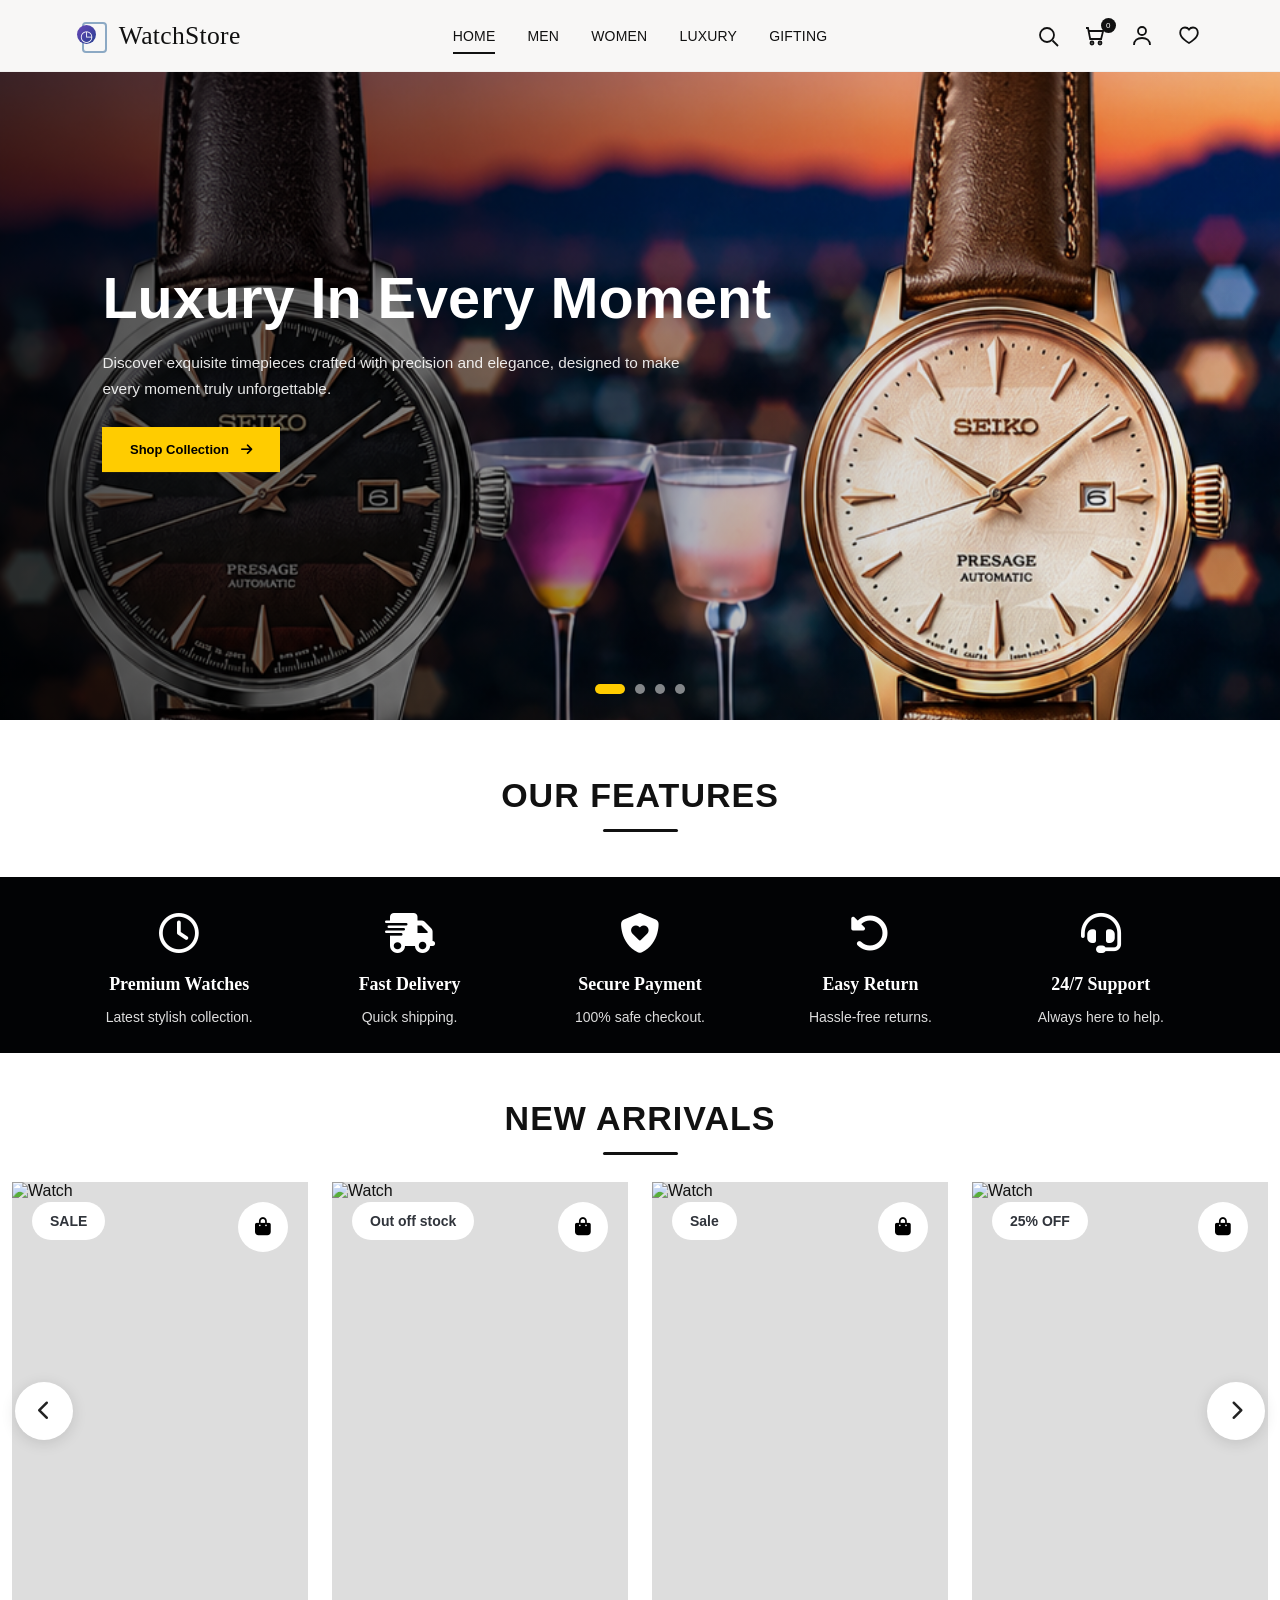
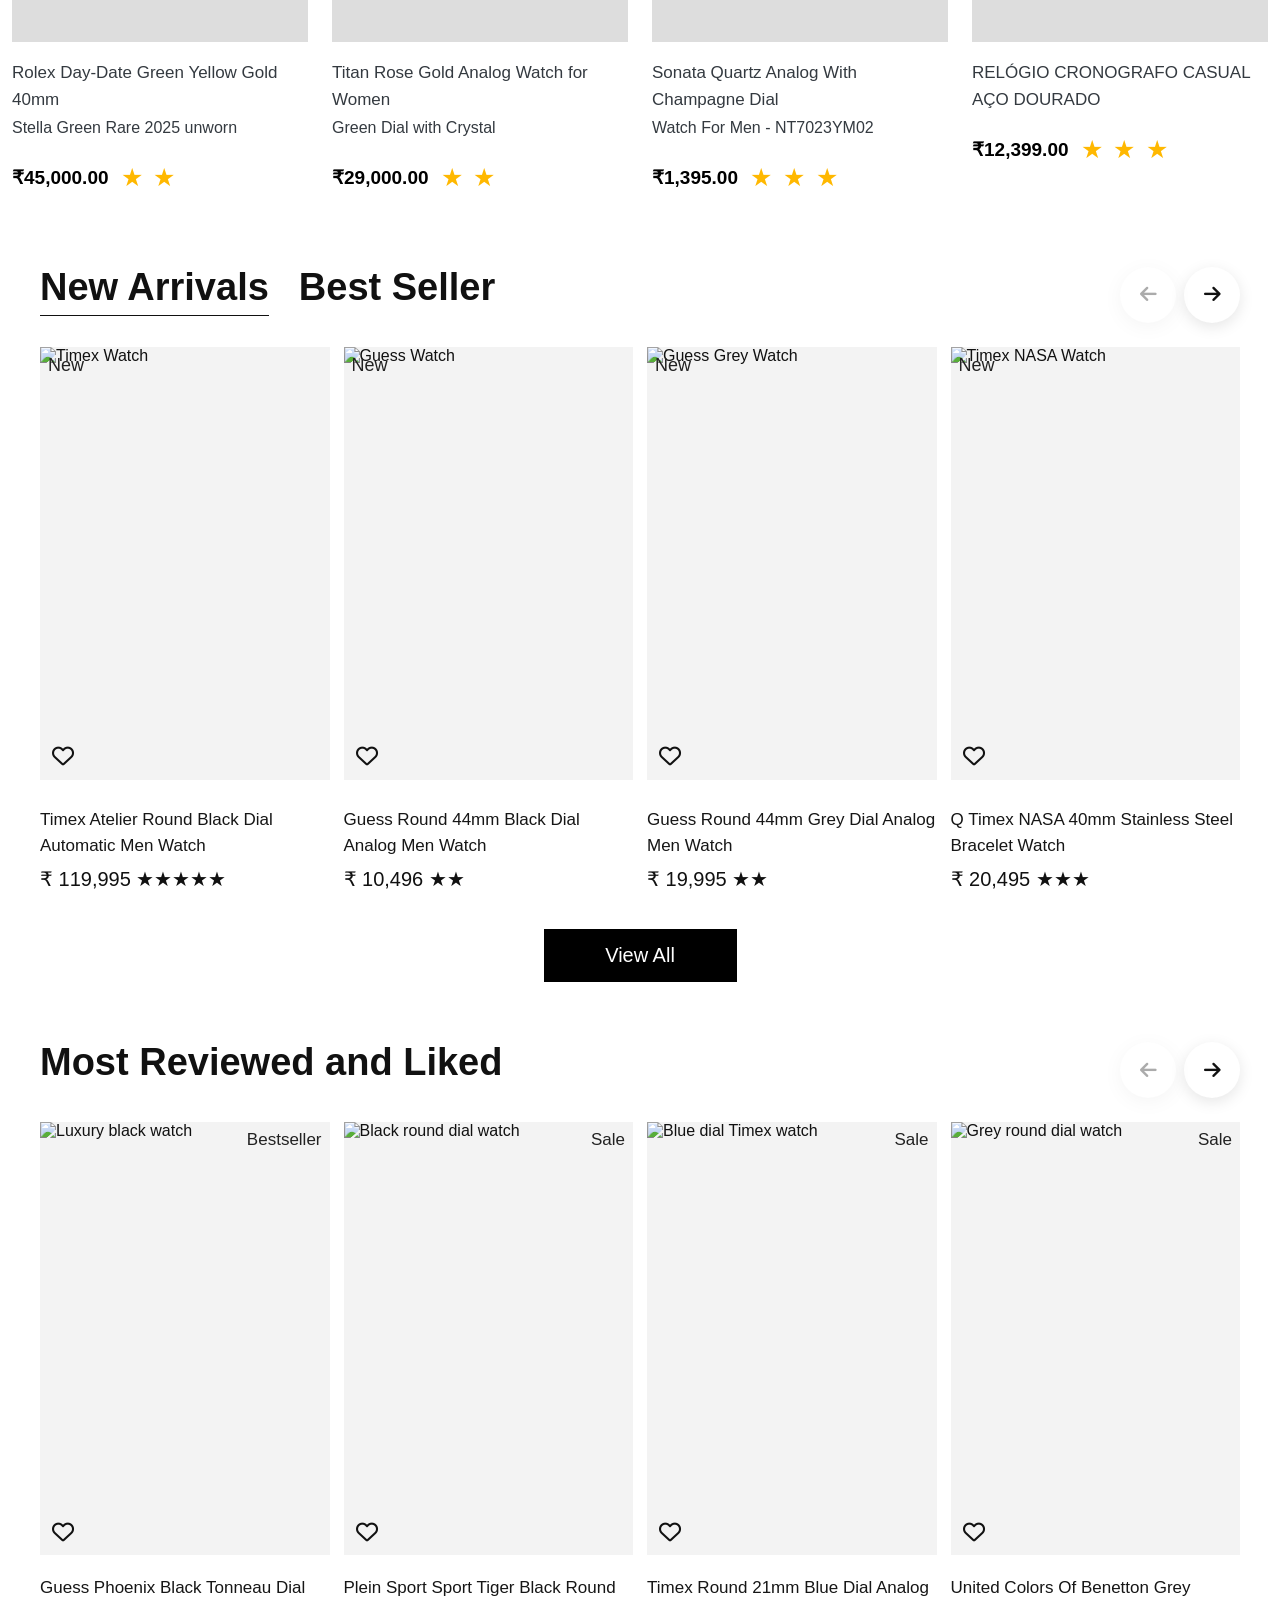
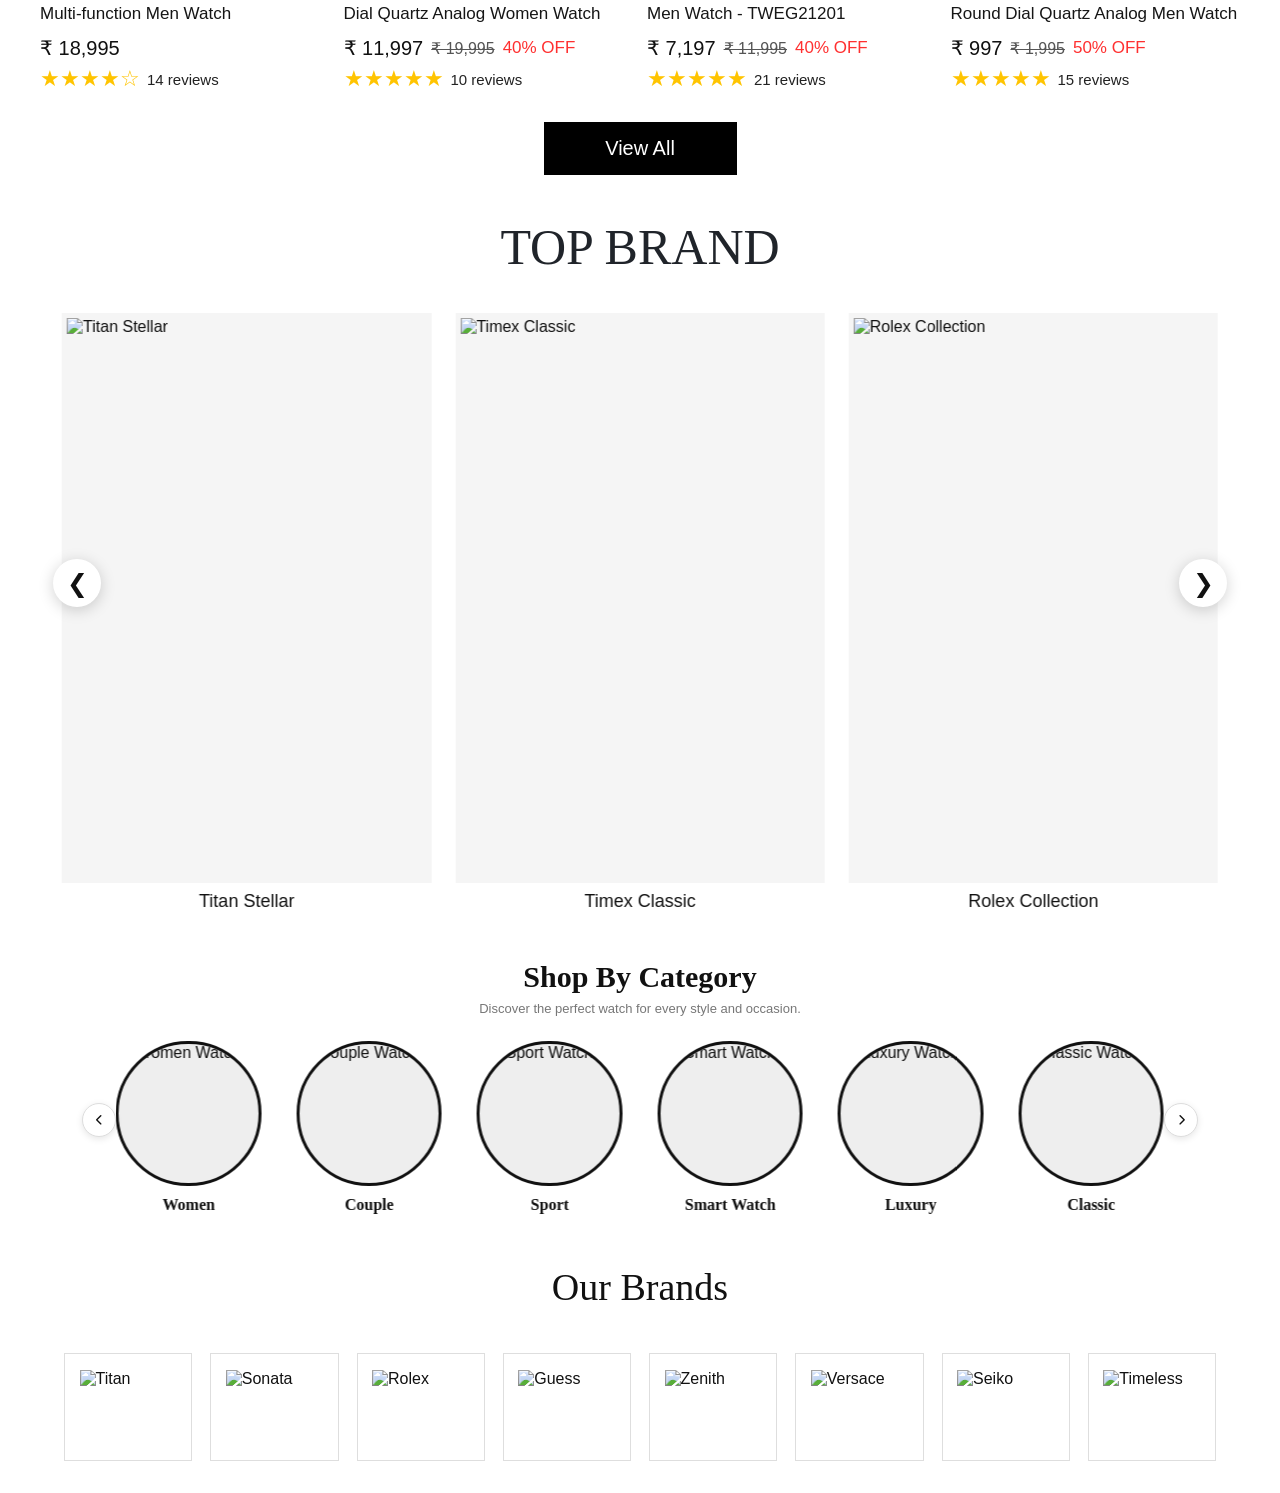
==== commit 01e826f8: "added new section" ====
--- a/index.html
+++ b/index.html
@@ -2245,7 +2245,387 @@
 ========================================= -->
 
  
-  
+  <!-- ================================
+     TOP BRAND CAROUSEL START
+================================ -->
+
+<section class="brand-carousel-section">
+
+    <div class="brand-carousel-heading">
+        <h2 class="scroll-reveal">TOP BRAND</h2>
+    </div>
+
+
+    <div class="brand-carousel-wrapper">
+
+        <!-- LEFT BUTTON -->
+        <button class="brand-arrow brand-arrow-left" id="brandPrev">
+            &#10094;
+        </button>
+
+
+        <!-- SLIDER -->
+        <div class="brand-carousel-window">
+
+            <div class="brand-carousel-track" id="brandTrack">
+
+
+                <!-- IMAGE 1 -->
+                <div class="brand-slide">
+                    <div class="brand-image-box">
+
+                        <img src="https://www.oyegifts.com/cdn/shop/files/Classy_Timex_Analog_Mens_Watch1.jpg?v=1773750764&width=1620"
+                             alt="Classic Rolex">
+
+                        <span class="brand-hover-border"></span>
+
+                    </div>
+
+                    <h3>Classic Rolex</h3>
+                </div>
+
+
+                <!-- IMAGE 2 -->
+                <div class="brand-slide">
+                    <div class="brand-image-box">
+
+                        <img src="https://www.oyegifts.com/cdn/shop/files/Classy_Timex_Analog_Mens_Watch1.jpg?v=1773750764&width=1620"
+                             alt="Titan Stellar">
+
+                        <span class="brand-hover-border"></span>
+
+                    </div>
+
+                    <h3>Titan Stellar</h3>
+                </div>
+
+
+                <!-- IMAGE 3 -->
+                <div class="brand-slide">
+                    <div class="brand-image-box">
+
+                        <img src="https://www.oyegifts.com/cdn/shop/files/Classy_Timex_Analog_Mens_Watch1.jpg?v=1773750764&width=1620"
+                             alt="Timex Classic">
+
+                        <span class="brand-hover-border"></span>
+
+                    </div>
+
+                    <h3>Timex Classic</h3>
+                </div>
+
+
+                <!-- IMAGE 4 -->
+                <div class="brand-slide">
+                    <div class="brand-image-box">
+
+                        <img src="https://www.oyegifts.com/cdn/shop/files/Classy_Timex_Analog_Mens_Watch1.jpg?v=1773750764&width=1620"
+                             alt="Rolex Collection">
+
+                        <span class="brand-hover-border"></span>
+
+                    </div>
+
+                    <h3>Rolex Collection</h3>
+                </div>
+
+
+                <!-- IMAGE 5 -->
+                <div class="brand-slide">
+                    <div class="brand-image-box">
+
+                        <img src="https://www.oyegifts.com/cdn/shop/files/Classy_Timex_Analog_Mens_Watch1.jpg?v=1773750764&width=1620"
+                             alt="Titan Collection">
+
+                        <span class="brand-hover-border"></span>
+
+                    </div>
+
+                    <h3>Titan Collection</h3>
+                </div>
+
+
+                <!-- IMAGE 6 -->
+                <div class="brand-slide">
+                    <div class="brand-image-box">
+
+                        <img src="https://www.oyegifts.com/cdn/shop/files/Classy_Timex_Analog_Mens_Watch1.jpg?v=1773750764&width=1620"
+                             alt="Timex Collection">
+
+                        <span class="brand-hover-border"></span>
+
+                    </div>
+
+                    <h3>Timex Collection</h3>
+                </div>
+
+
+            </div>
+
+        </div>
+
+
+        <!-- RIGHT BUTTON -->
+        <button class="brand-arrow brand-arrow-right" id="brandNext">
+            &#10095;
+        </button>
+
+    </div>
+
+</section>
+
+<!-- ================================
+     TOP BRAND CAROUSEL END
+================================ -->
+
+
+
+
+
+  <!-- SHOP BY CATEGORY START -->
+
+<section class="category-carousel-section">
+
+    <div class="category-heading">
+        <h2>Shop By Category</h2>
+        <p>Discover the perfect watch for every style and occasion.</p>
+    </div>
+
+
+    <div class="category-carousel-wrapper">
+
+        <!-- LEFT ARROW -->
+        <button class="category-arrow category-prev" aria-label="Previous">
+            <i class="fa-solid fa-chevron-left"></i>
+        </button>
+
+
+        <!-- CAROUSEL -->
+        <div class="category-carousel">
+
+            <div class="category-track" id="categoryTrack">
+
+                <!-- 1 -->
+                <div class="category-item">
+                    <div class="category-image">
+                        <img src="https://watch-portfolio-website.vercel.app/images/product%2060.avif" alt="Men Watches">
+                    </div>
+                    <h3>Men</h3>
+                </div>
+
+
+                <!-- 2 -->
+                <div class="category-item">
+                    <div class="category-image">
+                        <img src="https://watch-portfolio-website.vercel.app/images/product%2060.avif" alt="Women Watches">
+                    </div>
+                    <h3>Women</h3>
+                </div>
+
+
+                <!-- 3 -->
+                <div class="category-item">
+                    <div class="category-image">
+                        <img src="https://watch-portfolio-website.vercel.app/images/product%2060.avif" alt="Couple Watches">
+                    </div>
+                    <h3>Couple</h3>
+                </div>
+
+
+                <!-- 4 -->
+                <div class="category-item">
+                    <div class="category-image">
+                        <img src="https://watch-portfolio-website.vercel.app/images/product%2060.avif" alt="Sport Watches">
+                    </div>
+                    <h3>Sport</h3>
+                </div>
+
+
+                <!-- 5 -->
+                <div class="category-item">
+                    <div class="category-image">
+                        <img src="https://watch-portfolio-website.vercel.app/images/product%2060.avif" alt="Smart Watches">
+                    </div>
+                    <h3>Smart Watch</h3>
+                </div>
+
+
+                <!-- 6 -->
+                <div class="category-item">
+                    <div class="category-image">
+                        <img src="https://watch-portfolio-website.vercel.app/images/product%2060.avif" alt="Luxury Watches">
+                    </div>
+                    <h3>Luxury</h3>
+                </div>
+
+
+                <!-- 7 -->
+                <div class="category-item">
+                    <div class="category-image">
+                        <img src="https://watch-portfolio-website.vercel.app/images/product%2060.avif" alt="Classic Watches">
+                    </div>
+                    <h3>Classic</h3>
+                </div>
+
+
+                <!-- 8 -->
+                <div class="category-item">
+                    <div class="category-image">
+                        <img src="https://watch-portfolio-website.vercel.app/images/product%2060.avif" alt="Chronograph Watches">
+                    </div>
+                    <h3>Chronograph</h3>
+                </div>
+
+
+                <!-- 9 -->
+                <div class="category-item">
+                    <div class="category-image">
+                        <img src="https://watch-portfolio-website.vercel.app/images/product%2060.avif" alt="Premium Watches">
+                    </div>
+                    <h3>Premium</h3>
+                </div>
+
+            </div>
+
+        </div>
+
+
+        <!-- RIGHT ARROW -->
+        <button class="category-arrow category-next" aria-label="Next">
+            <i class="fa-solid fa-chevron-right"></i>
+        </button>
+
+    </div>
+
+</section>
+
+
+
+<!-- SHOP BY CATEGORY END -->
+
+
+
+
+  <!-- OUR BRAND START -->
+     <!-- =========================================
+     OUR BRANDS
+========================================= -->
+
+<section class="our-brands-section">
+
+    <div class="our-brands-heading">
+        <h2>Our Brands</h2>
+    </div>
+
+
+    <div class="brands-slider">
+
+        <div class="brands-track">
+
+            <!-- 1 -->
+            <div class="brand-box">
+                <img src="https://watch-portfolio-website.vercel.app/images/product%2065.png" alt="Titan">
+            </div>
+
+            <!-- 2 -->
+            <div class="brand-box">
+                <img src="https://watch-portfolio-website.vercel.app/images/product%2065.png" alt="Sonata">
+            </div>
+
+            <!-- 3 -->
+            <div class="brand-box">
+                <img src="https://watch-portfolio-website.vercel.app/images/product%2065.png" alt="Rolex">
+            </div>
+
+            <!-- 4 -->
+            <div class="brand-box">
+                <img src="https://watch-portfolio-website.vercel.app/images/product%2065.png" alt="Guess">
+            </div>
+
+            <!-- 5 -->
+            <div class="brand-box">
+                <img src="https://watch-portfolio-website.vercel.app/images/product%2065.png" alt="Zenith">
+            </div>
+
+            <!-- 6 -->
+            <div class="brand-box">
+                <img src="https://watch-portfolio-website.vercel.app/images/product%2065.png" alt="Versace">
+            </div>
+
+            <!-- 7 -->
+            <div class="brand-box">
+                <img src="https://watch-portfolio-website.vercel.app/images/product%2065.png" alt="Seiko">
+            </div>
+
+            <!-- 8 -->
+            <div class="brand-box">
+                <img src="https://watch-portfolio-website.vercel.app/images/product%2065.png" alt="Timeless">
+            </div>
+
+            <!-- 9 -->
+            <div class="brand-box">
+                <img src="https://watch-portfolio-website.vercel.app/images/product%2065.png" alt="Fossil">
+            </div>
+
+            <!-- 10 -->
+            <div class="brand-box">
+                <img src="https://watch-portfolio-website.vercel.app/images/product%2065.png" alt="Casio">
+            </div>
+
+
+            <!-- DUPLICATE FOR SEAMLESS LOOP -->
+
+            <div class="brand-box">
+                <img src="https://watch-portfolio-website.vercel.app/images/product%2065.png" alt="Titan">
+            </div>
+
+            <div class="brand-box">
+                <img src="https://watch-portfolio-website.vercel.app/images/product%2065.png" alt="Sonata">
+            </div>
+
+            <div class="brand-box">
+                <img src="https://watch-portfolio-website.vercel.app/images/product%2065.png" alt="Rolex">
+            </div>
+
+            <div class="brand-box">
+                <img src="https://watch-portfolio-website.vercel.app/images/product%2065.png" alt="Guess">
+            </div>
+
+            <div class="brand-box">
+                <img src="https://watch-portfolio-website.vercel.app/images/product%2065.png" alt="Zenith">
+            </div>
+
+            <div class="brand-box">
+                <img src="https://watch-portfolio-website.vercel.app/images/product%2065.png" alt="Versace">
+            </div>
+
+            <div class="brand-box">
+                <img src="https://watch-portfolio-website.vercel.app/images/product%2065.png" alt="Seiko">
+            </div>
+
+            <div class="brand-box">
+                <img src="https://watch-portfolio-website.vercel.app/images/product%2065.png" alt="Timeless">
+            </div>
+
+            <div class="brand-box">
+                <img src="https://watch-portfolio-website.vercel.app/images/product%2065.png" alt="Fossil">
+            </div>
+
+            <div class="brand-box">
+                <img src="https://watch-portfolio-website.vercel.app/images/product%2065.png" alt="Casio">
+            </div>
+
+        </div>
+
+    </div>
+
+</section>
+   <!-- OUR BRAND END -->
+
+
+
+
+
 
 
    
--- a/index.css
+++ b/index.css
@@ -437,11 +437,12 @@
     flex: 1;
     min-width: 0;
     height: 48px;
-    padding: 0 14px;
+    padding: 14px 14px;
     border: 1px solid #ddd;
     outline: none;
     border-radius: 8px;
 }
+
 
 .search-box input:focus {
     border-color: #111;
@@ -455,6 +456,7 @@
     border-radius: 8px;
     cursor: pointer;
 }
+
 
 
 /* =========================================
@@ -652,7 +654,6 @@
 
     
 
-    
     .logo-icon {
         transform: scale(0.75);
     }
@@ -663,6 +664,7 @@
     }
 
 }
+
 
 /* NAVBAR END */
 
@@ -3814,6 +3816,1257 @@
 
 
 
+/* TOP BRAND CAROUSEL START */
+/* =========================================
+   TOP BRAND CAROUSEL
+========================================= */
+
+.brand-carousel-section {
+    width: 100%;
+    padding: 20px 50px 30px;
+    background: #ffffff;
+    overflow: hidden;
+}
+
+
+/* =========================================
+   HEADING
+========================================= */
+
+.brand-carousel-heading {
+    width: 100%;
+    text-align: center;
+    margin-bottom: 38px;
+}
+
+.brand-carousel-heading h2 {
+    margin: 0;
+    font-family: Georgia, "Times New Roman", serif;
+    font-size: 50px;
+    font-weight: 500;
+    line-height: 1.1;
+    color: #20242a;
+}
+
+
+/* =========================================
+   CAROUSEL WRAPPER
+========================================= */
+
+.brand-carousel-wrapper {
+    width: 100%;
+    max-width: 2560px;
+    margin: auto;
+    position: relative;
+    display: flex;
+    align-items: center;
+}
+
+
+/* =========================================
+   VIEW WINDOW
+========================================= */
+
+.brand-carousel-window {
+    width: 100%;
+    overflow: hidden;
+}
+
+
+/* =========================================
+   TRACK
+========================================= */
+
+.brand-carousel-track {
+    width: 100%;
+    display: flex;
+    transition: transform 0.7s ease;
+    will-change: transform;
+}
+
+
+/* =========================================
+   SLIDE
+========================================= */
+
+.brand-slide {
+    flex: 0 0 33.333333%;
+    width: 33.333333%;
+    padding: 0 12px;
+    box-sizing: border-box;
+}
+
+
+/* =========================================
+   IMAGE BOX
+========================================= */
+
+.brand-image-box {
+    width: 100%;
+    position: relative;
+    overflow: hidden;
+    cursor: pointer;
+    background: #f5f5f5;
+}
+
+
+/* =========================================
+   IMAGE
+========================================= */
+
+.brand-image-box img {
+    width: 100%;
+    height: 560px;
+    display: block;
+    object-fit: cover;
+
+    transform: scale(1);
+    transition:
+        transform 0.6s ease;
+}
+
+
+/* =========================================
+   IMAGE HOVER ZOOM
+========================================= */
+
+.brand-image-box:hover img {
+    transform: scale(1.09);
+}
+
+
+/* =========================================
+   MOTA BORDER ANIMATION
+========================================= */
+
+.brand-hover-border {
+    position: absolute;
+    inset: 0;
+    pointer-events: none;
+    z-index: 2;
+}
+
+
+/* TOP BORDER */
+.brand-hover-border::before {
+    content: "";
+    position: absolute;
+    top: 10px;
+    left: 10px;
+    width: calc(100% - 20px);
+    height: 5px;
+    background: #ffffff;
+
+    transform: scaleX(0);
+    transform-origin: left;
+
+    transition: transform 0.45s ease;
+}
+
+
+/* BOTTOM BORDER */
+.brand-hover-border::after {
+    content: "";
+    position: absolute;
+    bottom: 10px;
+    right: 10px;
+    width: calc(100% - 20px);
+    height: 5px;
+    background: #ffffff;
+
+    transform: scaleX(0);
+    transform-origin: right;
+
+    transition: transform 0.45s ease;
+}
+
+
+/* LEFT + RIGHT BORDER */
+.brand-image-box {
+    border: 5px solid transparent;
+}
+
+.brand-image-box::before,
+.brand-image-box::after {
+    content: "";
+    position: absolute;
+    z-index: 3;
+
+    width: 5px;
+    height: calc(100% - 20px);
+
+    background: #ffffff;
+
+    top: 10px;
+
+    transform: scaleY(0);
+    transition: transform 0.45s ease;
+}
+
+
+/* LEFT */
+.brand-image-box::before {
+    left: 10px;
+    transform-origin: bottom;
+}
+
+
+/* RIGHT */
+.brand-image-box::after {
+    right: 10px;
+    transform-origin: top;
+}
+
+
+/* =========================================
+   BORDER HOVER
+========================================= */
+
+.brand-image-box:hover .brand-hover-border::before {
+    transform: scaleX(1);
+}
+
+.brand-image-box:hover .brand-hover-border::after {
+    transform: scaleX(1);
+}
+
+.brand-image-box:hover::before,
+.brand-image-box:hover::after {
+    transform: scaleY(1);
+}
+
+
+/* =========================================
+   BRAND TITLE
+========================================= */
+
+.brand-slide h3 {
+    margin: 8px 0 0;
+    text-align: center;
+
+    font-family: Arial, Helvetica, sans-serif;
+    font-size: 18px;
+    font-weight: 400;
+
+    color: #111111;
+}
+
+
+/* =========================================
+   ARROWS
+========================================= */
+
+.brand-arrow {
+    position: absolute;
+    top: 45%;
+    transform: translateY(-50%);
+    width: 48px;
+    height: 48px;
+    border: none;
+    border-radius: 50%;
+    background: #ffffff;
+    color: #111111;
+    font-size: 25px;
+    line-height: 48px;
+    cursor: pointer;
+    z-index: 10;
+    box-shadow: 0 3px 15px rgba(0, 0, 0, 0.18);
+    transition:
+    background 0.3s ease,
+    color 0.3s ease,
+    transform 0.3s ease;
+}
+
+
+/* .brand-arrow:hover {
+    background: #111111;
+    color: #ffffff;
+    transform: translateY(-50%) scale(1.08);
+} */
+
+
+.brand-arrow-left {
+    left: 3px;
+}
+
+
+.brand-arrow-right {
+    right: 3px;
+}
+
+
+/* =========================================
+   TABLET
+   768px - 1199px
+   2 IMAGES
+========================================= */
+
+@media (min-width: 768px) and (max-width: 1199px) {
+
+    .brand-carousel-section {
+        padding: 18px 30px 30px;
+    }
+
+    .brand-carousel-heading {
+        margin-bottom: 30px;
+    }
+
+    .brand-carousel-heading h2 {
+        font-size: 40px;
+    }
+
+    .brand-slide {
+        flex: 0 0 50%;
+        width: 50%;
+        padding: 0 9px;
+    }
+
+    .brand-image-box img {
+        height: 480px;
+    }
+
+    .brand-slide h3 {
+        font-size: 17px;
+    }
+
+    .brand-arrow {
+        width: 44px;
+        height: 44px;
+        line-height: 44px;
+        font-size: 22px;
+    }
+
+}
+
+
+/* =========================================
+   PHONE
+   320px - 767px
+   1 IMAGE
+========================================= */
+
+@media (min-width: 320px) and (max-width: 767px) {
+
+    .brand-carousel-section {
+        padding: 15px 18px 28px;
+    }
+
+    .brand-carousel-heading {
+        margin-bottom: 25px;
+    }
+
+    .brand-carousel-heading h2 {
+        font-size: 29px;
+    }
+
+    .brand-slide {
+        flex: 0 0 100%;
+        width: 100%;
+        padding: 0 5px;
+    }
+
+    .brand-image-box img {
+        height: 430px;
+    }
+
+    .brand-slide h3 {
+        margin-top: 7px;
+        font-size: 16px;
+    }
+
+    .brand-arrow {
+        width: 38px;
+        height: 38px;
+        line-height: 38px;
+        font-size: 19px;
+    }
+
+    .brand-arrow-left {
+        left: -2px;
+    }
+
+    .brand-arrow-right {
+        right: -2px;
+    }
+
+}
+
+
+/* =========================================
+   SMALL PHONE
+   320px - 400px
+========================================= */
+
+@media (min-width: 320px) and (max-width: 400px) {
+
+    .brand-carousel-section {
+        padding-left: 12px;
+        padding-right: 12px;
+    }
+
+    .brand-carousel-heading h2 {
+        font-size: 26px;
+    }
+
+    .brand-image-box img {
+        height: 380px;
+    }
+
+    .brand-arrow {
+        width: 34px;
+        height: 34px;
+        line-height: 34px;
+        font-size: 17px;
+    }
+
+}
+
+
+/* =========================================
+   LARGE LAPTOP
+   1600px+
+========================================= */
+
+@media (min-width: 1600px) {
+
+    .brand-carousel-section {
+        padding-left: 60px;
+        padding-right: 60px;
+    }
+
+    .brand-carousel-heading h2 {
+        font-size: 54px;
+    }
+
+    .brand-image-box img {
+        height: 620px;
+    }
+
+    .brand-slide {
+        padding-left: 14px;
+        padding-right: 14px;
+    }
+
+}
+
+/* TOP BRAND CAROUSEL END */
+
+
+
+
+
+/* SHOP BY CATEGORY START */
+   
+/* =========================================
+   SHOP BY CATEGORY - SMALLER VERSION
+========================================= */
+
+.category-carousel-section {
+    width: 100%;
+    padding: 18px 20px 30px;
+    background: #fff;
+    overflow: hidden;
+}
+
+
+/* HEADING */
+
+.category-heading {
+    text-align: center;
+    margin-bottom: 25px;
+}
+
+.category-heading h2 {
+    margin: 0;
+    font-family: Georgia, serif;
+    font-size: 30px;
+    font-weight: 600;
+    color: #111;
+}
+
+.category-heading p {
+    margin: 7px 0 0;
+    font-family: Arial, sans-serif;
+    font-size: 13px;
+    color: #777;
+}
+
+
+/* WRAPPER */
+
+.category-carousel-wrapper {
+    width: 100%;
+    max-width: 1150px;
+    margin: 0 auto;
+    position: relative;
+    display: flex;
+    align-items: center;
+}
+
+
+/* CAROUSEL */
+
+.category-carousel {
+    width: calc(100% - 72px);
+    margin: 0 auto;
+    overflow: hidden;
+}
+
+
+/* TRACK */
+
+.category-track {
+    display: flex;
+    gap: 38px;
+    transition: transform 0.55s ease;
+    will-change: transform;
+}
+
+
+/* CATEGORY */
+
+.category-item {
+    flex: 0 0 calc((100% - 190px) / 6);
+    min-width: 0;
+    text-align: center;
+}
+
+
+/* IMAGE */
+
+.category-image {
+    width: 100%;
+    aspect-ratio: 1 / 1;
+    border: 0.5px solid;
+    border-radius: 50%;
+    overflow: hidden;
+    background: #eee;
+    cursor: pointer;
+}
+
+
+/* IMAGE */
+
+.category-image img {
+    width: 100%;
+    height: 100%;
+    display: block;
+    object-fit: cover;
+
+    transition:
+        transform 0.45s ease,
+        filter 0.45s ease;
+}
+
+
+/* HOVER ZOOM + DARK */
+
+.category-image:hover img {
+    transform: scale(1.12);
+    filter: brightness(0.78);
+}
+
+
+/* TITLE */
+
+.category-item h3 {
+    margin: 9px 0 0;
+    font-family: Georgia, serif;
+    font-size: 16px;
+    font-weight: 600;
+    color: #111;
+    line-height: 1.2;
+    white-space: nowrap;
+}
+
+
+/* ARROWS */
+
+.category-arrow {
+    width: 34px;
+    height: 34px;
+
+    border: 1px solid #ddd;
+    border-radius: 50%;
+
+    background: #fff;
+    color: #111;
+
+    display: flex;
+    align-items: center;
+    justify-content: center;
+
+    position: absolute;
+    top: 50%;
+    transform: translateY(-25px);
+
+    z-index: 5;
+    cursor: pointer;
+
+    box-shadow: 0 2px 7px rgba(0, 0, 0, 0.10);
+
+    transition:
+        background 0.3s ease,
+        transform 0.3s ease;
+}
+
+.category-arrow i {
+    font-size: 11px;
+}
+
+.category-prev {
+    left: 2px;
+}
+
+.category-next {
+    right: 2px;
+}
+
+.category-arrow:hover {
+    /* background: #ffcc00; */
+    transform: translateY(-25px) scale(1.05);
+}
+
+.category-arrow:disabled {
+    opacity: 0.35;
+    cursor: default;
+}
+
+
+/* =========================================
+   320px - 479px
+   2 IMAGES
+========================================= */
+
+@media (min-width: 320px) and (max-width: 479px) {
+
+    .category-carousel-section {
+        padding: 15px 7px 25px;
+    }
+
+    .category-heading {
+        margin-bottom: 20px;
+    }
+
+    .category-heading h2 {
+        font-size: 22px;
+    }
+
+    .category-heading p {
+        font-size: 11px;
+    }
+
+    .category-carousel {
+        width: calc(100% - 54px);
+    }
+
+    .category-track {
+        gap: 18px;
+    }
+
+    .category-item {
+        flex: 0 0 calc((100% - 18px) / 2);
+    }
+
+    .category-image {
+        border-width: 2px;
+    }
+
+    .category-item h3 {
+        margin-top: 8px;
+        font-size: 13px;
+    }
+
+    .category-arrow {
+        width: 28px;
+        height: 28px;
+    }
+
+    .category-arrow i {
+        font-size: 9px;
+    }
+
+    .category-prev {
+        left: 1px;
+    }
+
+    .category-next {
+        right: 1px;
+    }
+}
+
+
+/* =========================================
+   480px - 767px
+   2 IMAGES
+========================================= */
+
+@media (min-width: 480px) and (max-width: 767px) {
+
+    .category-carousel-section {
+        padding: 17px 12px 27px;
+    }
+
+    .category-heading {
+        margin-bottom: 22px;
+    }
+
+    .category-heading h2 {
+        font-size: 24px;
+    }
+
+    .category-heading p {
+        font-size: 12px;
+    }
+
+    .category-carousel {
+        width: calc(100% - 60px);
+    }
+
+    .category-track {
+        gap: 24px;
+    }
+
+    .category-item {
+        flex: 0 0 calc((100% - 24px) / 2);
+    }
+
+    .category-image {
+        border-width: 2px;
+    }
+
+    .category-item h3 {
+        margin-top: 8px;
+        font-size: 14px;
+    }
+
+    .category-arrow {
+        width: 30px;
+        height: 30px;
+    }
+}
+
+
+/* =========================================
+   768px - 1199px
+   TABLET - 4 IMAGES
+========================================= */
+
+@media (min-width: 768px) and (max-width: 1199px) {
+
+    .category-carousel-section {
+        padding: 20px 18px 30px;
+    }
+
+    .category-heading {
+        margin-bottom: 24px;
+    }
+
+    .category-heading h2 {
+        font-size: 27px;
+    }
+
+    .category-heading p {
+        font-size: 12px;
+    }
+
+    .category-carousel {
+        width: calc(100% - 70px);
+    }
+
+    .category-track {
+        gap: 30px;
+    }
+
+    .category-item {
+        flex: 0 0 calc((100% - 90px) / 4);
+    }
+
+    .category-image {
+        border-width: 2px;
+    }
+
+    .category-item h3 {
+        margin-top: 8px;
+        font-size: 15px;
+    }
+
+    .category-arrow {
+        width: 32px;
+        height: 32px;
+    }
+}
+
+
+/* =========================================
+   1200px - 1599px
+   6 IMAGES
+========================================= */
+
+@media (min-width: 1200px) and (max-width: 1599px) {
+
+    .category-carousel-wrapper {
+        max-width: 1120px;
+    }
+
+    .category-carousel {
+        width: calc(100% - 72px);
+    }
+
+    .category-track {
+        gap: 35px;
+    }
+
+    .category-item {
+        flex: 0 0 calc((100% - 175px) / 6);
+    }
+
+    .category-image {
+        border-width: 3px;
+    }
+
+    .category-item h3 {
+        font-size: 16px;
+    }
+}
+
+
+/* =========================================
+   1600px - 2560px
+   6 IMAGES
+========================================= */
+
+@media (min-width: 1600px) and (max-width: 2560px) {
+
+    .category-carousel-wrapper {
+        max-width: 1250px;
+    }
+
+    .category-carousel {
+        width: calc(100% - 76px);
+    }
+
+    .category-track {
+        gap: 42px;
+    }
+
+    .category-item {
+        flex: 0 0 calc((100% - 210px) / 6);
+    }
+
+    .category-image {
+        border-width: 3px;
+    }
+
+    .category-item h3 {
+        font-size: 17px;
+    }
+
+    .category-arrow {
+        width: 35px;
+        height: 35px;
+    }
+}
+
+/* SHOP BY CATEGORY END */
+
+
+
+
+/* OUR BRAND START */
+ /* =========================================
+   OUR BRANDS SECTION
+========================================= */
+
+.our-brands-section {
+    width: 100%;
+    padding: 20px 0 35px;
+    background: #ffffff;
+    overflow: hidden;
+}
+
+
+/* =========================================
+   HEADING
+========================================= */
+
+.our-brands-heading {
+    width: 100%;
+    text-align: center;
+    margin-bottom: 42px;
+}
+
+.our-brands-heading h2 {
+    margin: 0;
+    padding: 0;
+
+    color: #111111;
+
+    font-family: Georgia, serif;
+    font-size: 40px;
+    font-weight: 500;
+
+    line-height: 1.2;
+}
+
+
+/* =========================================
+   SLIDER OUTER AREA
+
+   IMPORTANT:
+   Carousel is NOT full screen.
+========================================= */
+
+.brands-slider {
+    width: 90%;
+    max-width: 1800px;
+
+    margin: 0 auto;
+
+    overflow: hidden;
+}
+
+
+/* =========================================
+   MOVING TRACK
+========================================= */
+
+.brands-track {
+    width: max-content;
+
+    display: flex;
+    align-items: center;
+
+    gap: 20px;
+
+    animation: brandsSlide 55s linear infinite;
+
+    will-change: transform;
+}
+
+
+/* =========================================
+   BRAND BOX
+========================================= */
+
+.brand-box {
+    flex: 0 0 207px;
+    width: 207px;
+    height: 230px;
+    border: 1px solid #dedede;
+    background: #ffffff;
+    display: flex;
+    align-items: center;
+    justify-content: center;
+    overflow: hidden;
+    box-sizing: border-box;
+    transition: border-color 0.3s ease;
+}
+
+
+/* =========================================
+   BRAND HOVER BORDER
+========================================= */
+
+.brand-box:hover {
+    border: 1px solid #000000;
+}
+
+
+/* =========================================
+   BRAND LOGO
+========================================= */
+
+.brand-box img {
+    width: 90%;
+    height: 90%;
+    object-fit: contain;
+    display: block;
+}
+
+
+/* =========================================
+   HOVER PAUSE
+========================================= */
+
+.brands-slider:hover .brands-track {
+    animation-play-state: paused;
+}
+
+
+/* =========================================
+   CONTINUOUS SLIDE
+========================================= */
+
+@keyframes brandsSlide {
+
+    from {
+        transform: translateX(0);
+    }
+
+    to {
+        transform: translateX(calc(-50% - 10px));
+    }
+
+}
+
+
+/* =========================================
+   320px - 479px
+   PHONE = 2 BRANDS
+========================================= */
+
+@media (min-width: 320px) and (max-width: 479px) {
+
+    .our-brands-section {
+        padding: 15px 0 25px;
+    }
+
+
+    .our-brands-heading {
+        margin-bottom: 24px;
+    }
+
+
+    .our-brands-heading h2 {
+        font-size: 24px;
+    }
+
+
+    .brands-slider {
+        width: 92%;
+        max-width: none;
+        margin: 0 auto;
+    }
+
+
+    .brands-track {
+        gap: 12px;
+        animation-duration: 32s;
+    }
+
+
+    .brand-box {
+        width: calc((92vw - 12px) / 2);
+        flex: 0 0 calc((92vw - 12px) / 2);
+
+        height: 78px;
+    }
+
+
+    .brand-box img {
+        width: 75%;
+        height: 65%;
+    }
+
+}
+
+
+/* =========================================
+   480px - 767px
+   PHONE = 2 BRANDS
+========================================= */
+
+@media (min-width: 480px) and (max-width: 767px) {
+
+    .our-brands-section {
+        padding: 18px 0 28px;
+    }
+
+
+    .our-brands-heading {
+        margin-bottom: 27px;
+    }
+
+
+    .our-brands-heading h2 {
+        font-size: 28px;
+    }
+
+
+    .brands-slider {
+        width: 92%;
+        max-width: none;
+        margin: 0 auto;
+    }
+
+
+    .brands-track {
+        gap: 14px;
+        animation-duration: 36s;
+    }
+
+
+    .brand-box {
+        width: calc((92vw - 14px) / 2);
+        flex: 0 0 calc((92vw - 14px) / 2);
+
+        height: 88px;
+    }
+
+
+    .brand-box img {
+        width: 75%;
+        height: 68%;
+    }
+
+}
+
+
+/* =========================================
+   768px - 1199px
+   TABLET = 4 BRANDS
+========================================= */
+
+@media (min-width: 768px) and (max-width: 1199px) {
+
+    .our-brands-section {
+        padding: 20px 0 30px;
+    }
+
+
+    .our-brands-heading {
+        margin-bottom: 32px;
+    }
+
+
+    .our-brands-heading h2 {
+        font-size: 32px;
+    }
+
+
+    .brands-slider {
+        width: 92%;
+        max-width: none;
+        margin: 0 auto;
+    }
+
+
+    .brands-track {
+        gap: 18px;
+        animation-duration: 42s;
+    }
+
+
+    .brand-box {
+        width: calc((92vw - 54px) / 4);
+        flex: 0 0 calc((92vw - 54px) / 4);
+
+        height: 100px;
+    }
+
+
+    .brand-box img {
+        width: 75%;
+        height: 68%;
+    }
+
+}
+
+
+/* =========================================
+   1200px - 1599px
+   DESKTOP = 8 BRANDS
+========================================= */
+
+@media (min-width: 1200px) and (max-width: 1599px) {
+
+    .our-brands-section {
+        padding: 20px 0 32px;
+    }
+
+
+    .our-brands-heading {
+        margin-bottom: 42px;
+    }
+
+
+    .our-brands-heading h2 {
+        font-size: 38px;
+    }
+
+
+    .brands-slider {
+        width: 90%;
+        max-width: 1800px;
+        margin: 0 auto;
+    }
+
+
+    .brands-track {
+        gap: 18px;
+        animation-duration: 48s;
+    }
+
+
+    .brand-box {
+        width: calc((90vw - 126px) / 8);
+        flex: 0 0 calc((90vw - 126px) / 8);
+
+        height: 108px;
+    }
+
+
+    .brand-box img {
+        width: 77%;
+        height: 70%;
+    }
+
+}
+
+
+/* =========================================
+   1600px - 2560px
+   LARGE SCREEN = 8 BRANDS
+========================================= */
+
+@media (min-width: 1600px) and (max-width: 2560px) {
+
+    .our-brands-section {
+        padding: 22px 0 35px;
+    }
+
+
+    .our-brands-heading {
+        margin-bottom: 45px;
+    }
+
+
+    .our-brands-heading h2 {
+        font-size: 42px;
+    }
+
+
+    .brands-slider {
+        width: 90%;
+        max-width: 1800px;
+        margin: 0 auto;
+    }
+
+
+    .brands-track {
+        gap: 20px;
+        animation-duration: 55s;
+    }
+
+
+    .brand-box {
+        width: 207px;
+        flex: 0 0 207px;
+
+        height: 113px;
+    }
+
+
+    .brand-box img {
+        width: 77%;
+        height: 70%;
+    }
+
+}
+/* OUR BRAND END */
+
+
 
 
 /* Scroll Reveal Animation */
@@ -3833,3 +5086,5 @@
 
 
 
+
+
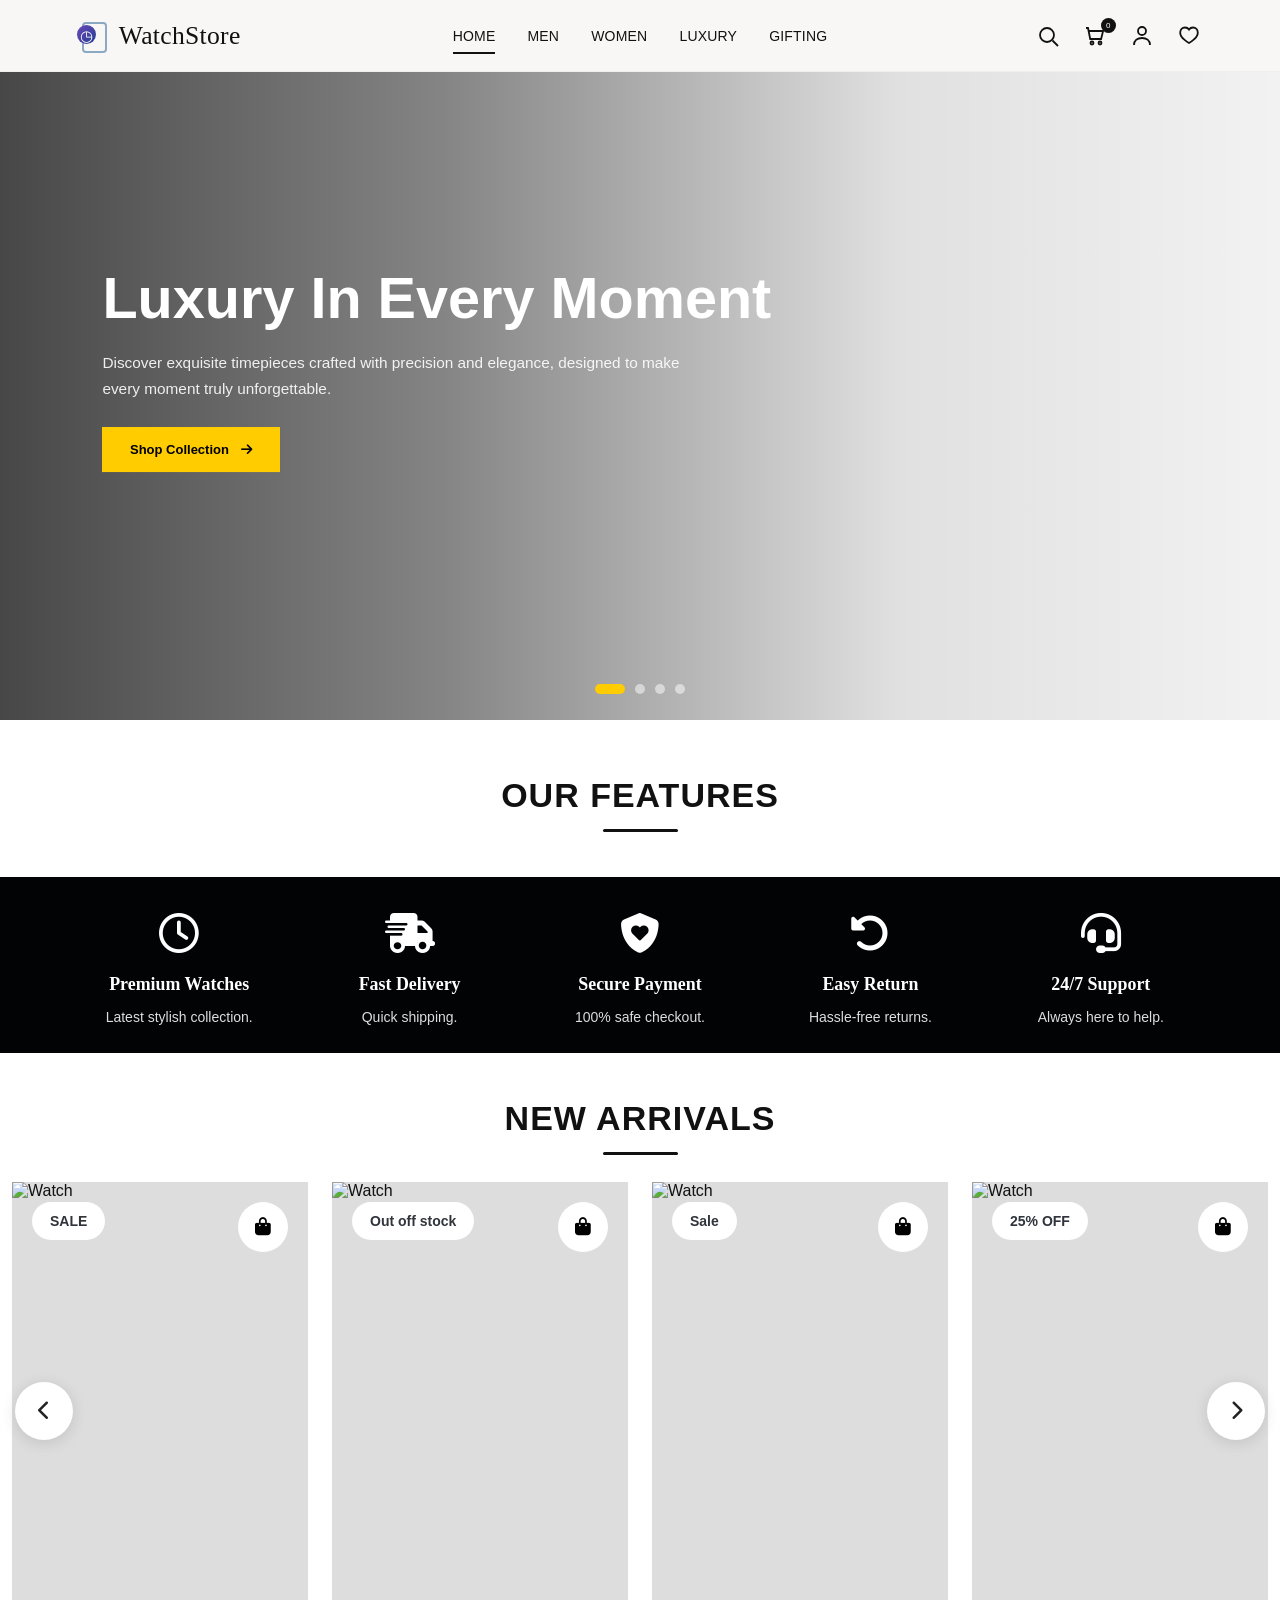
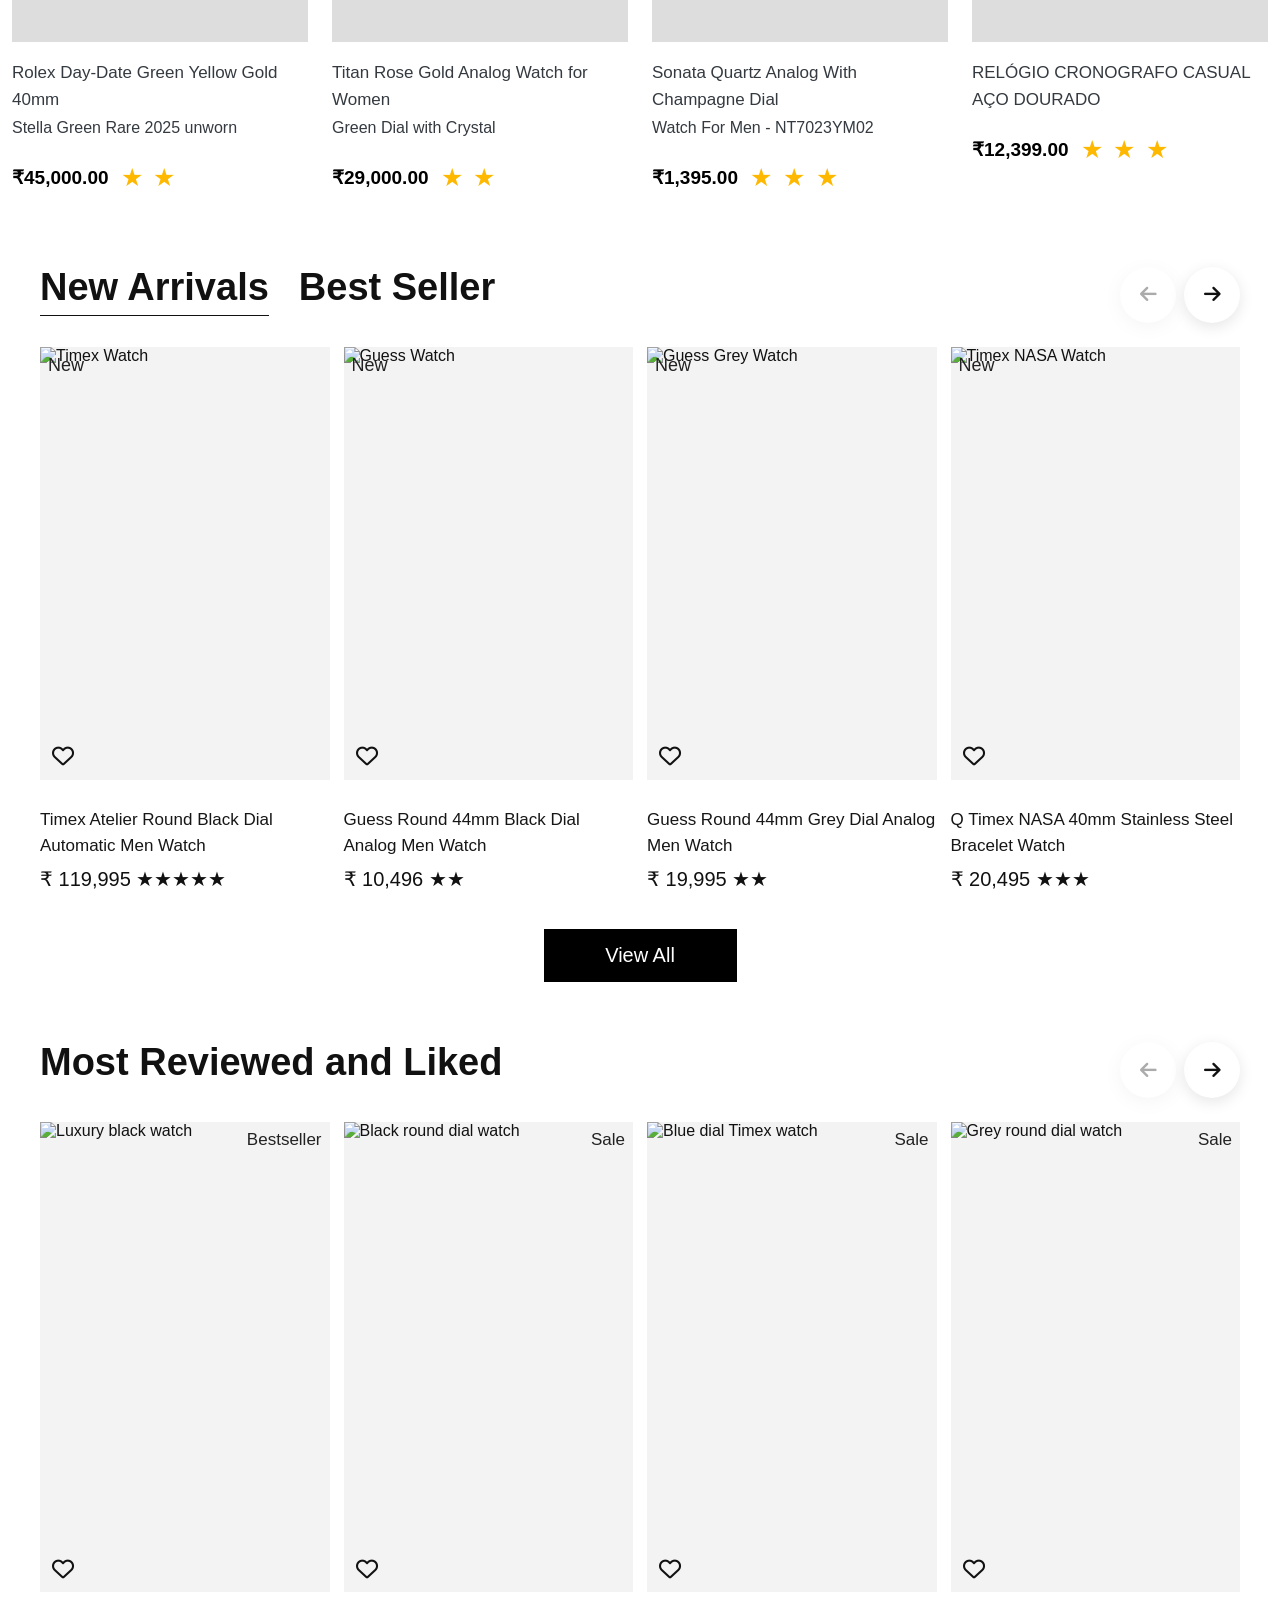
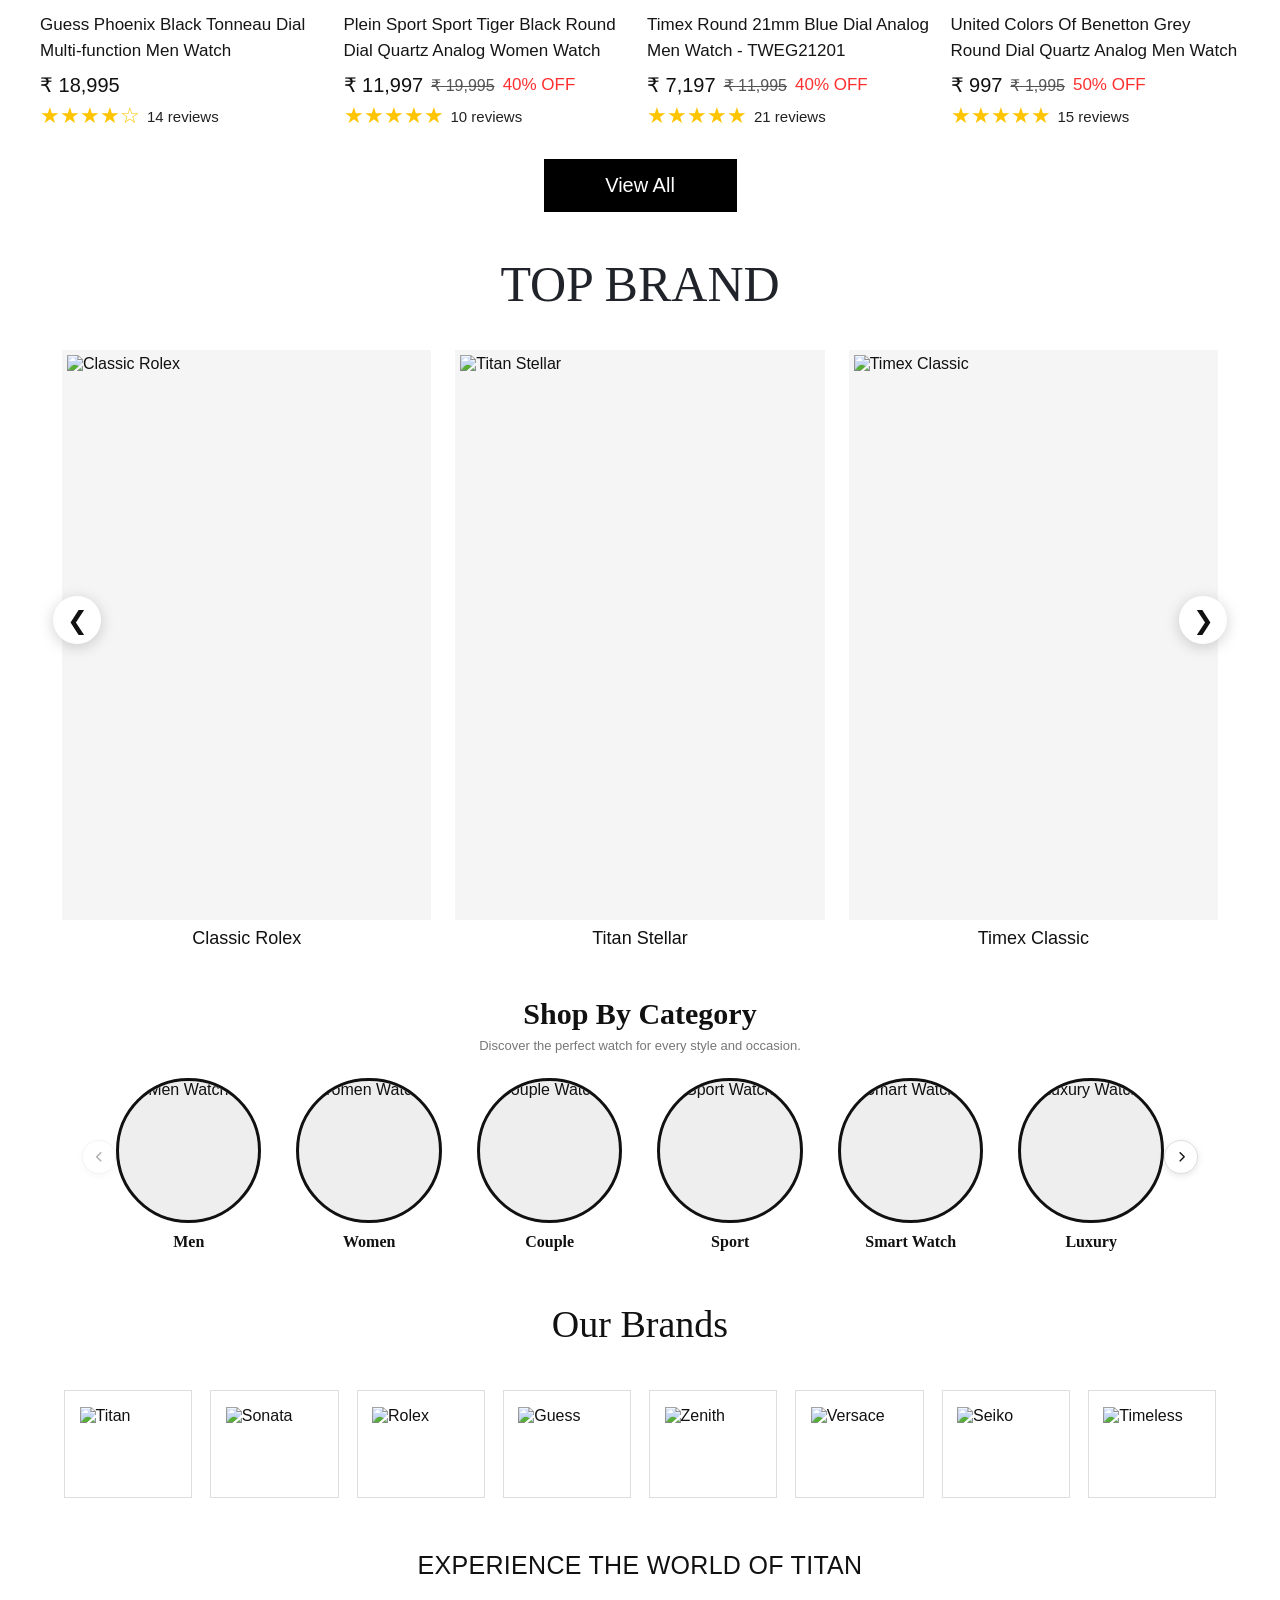
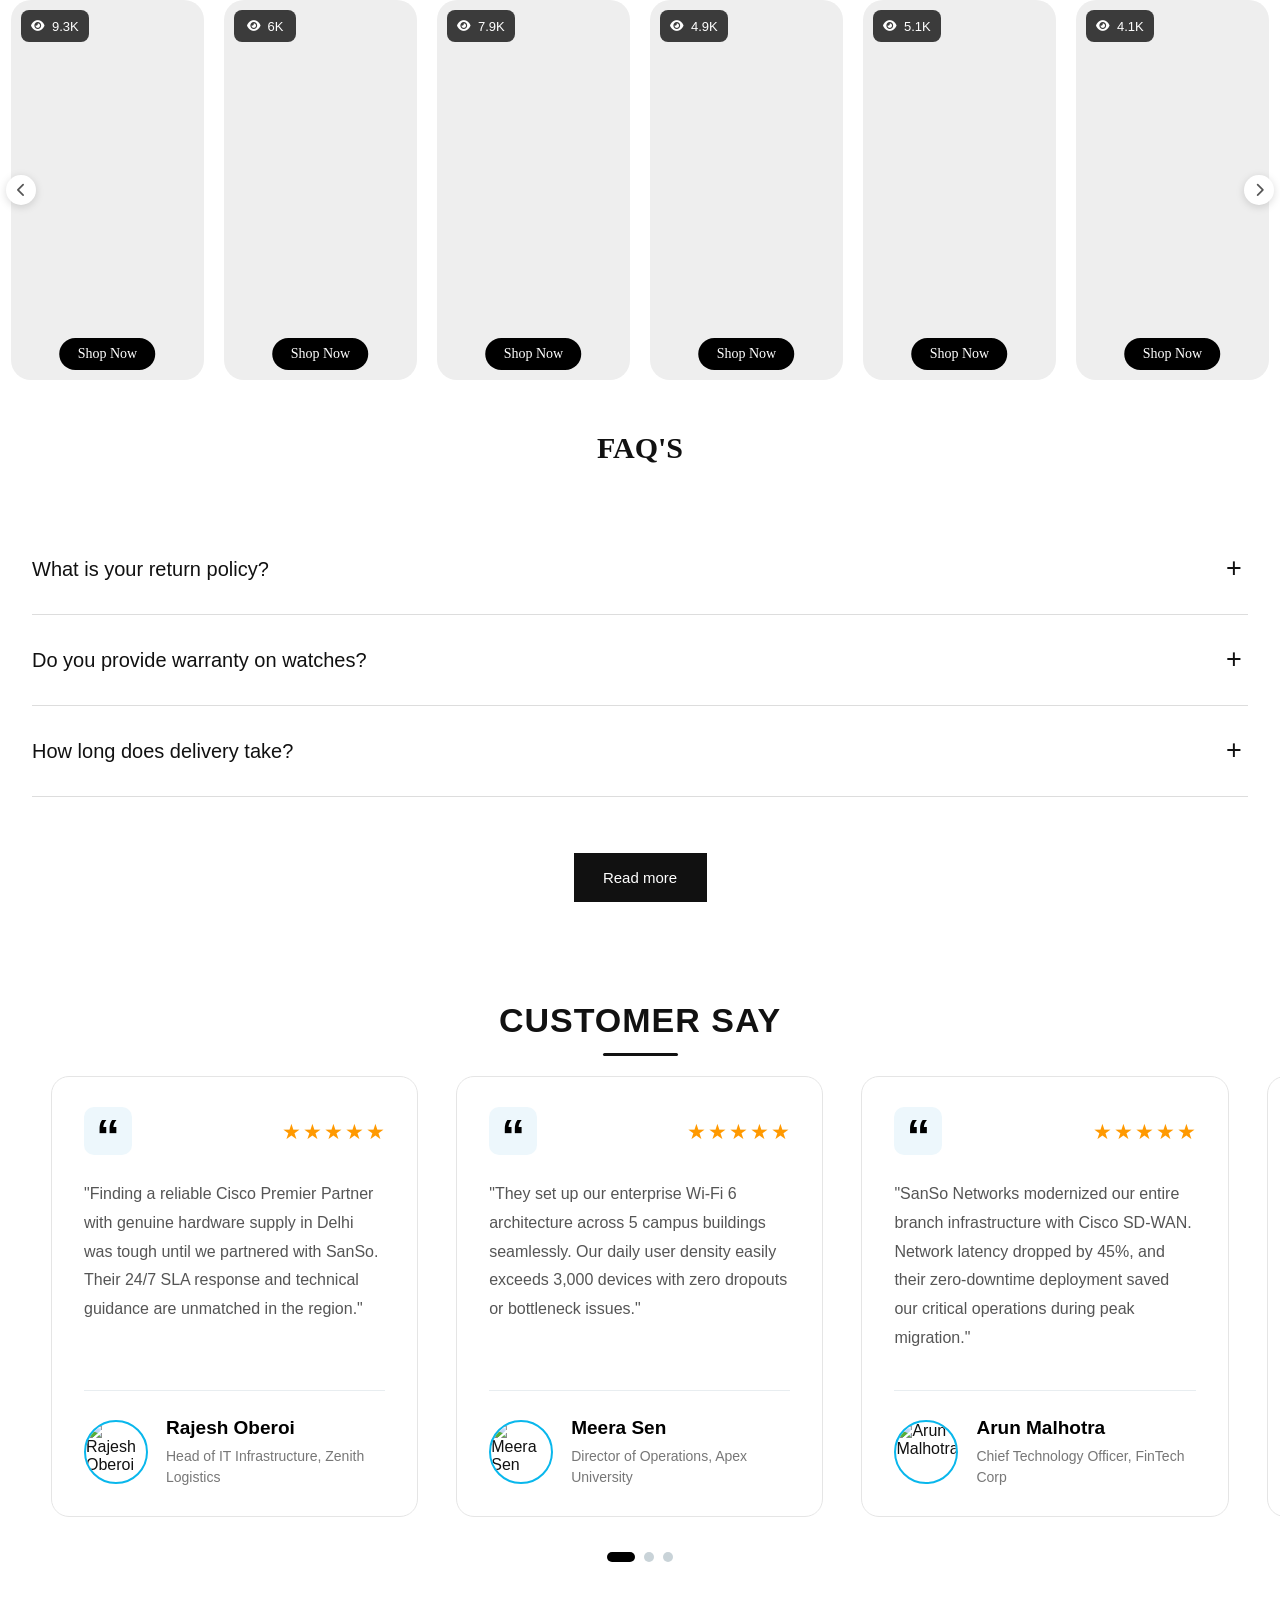
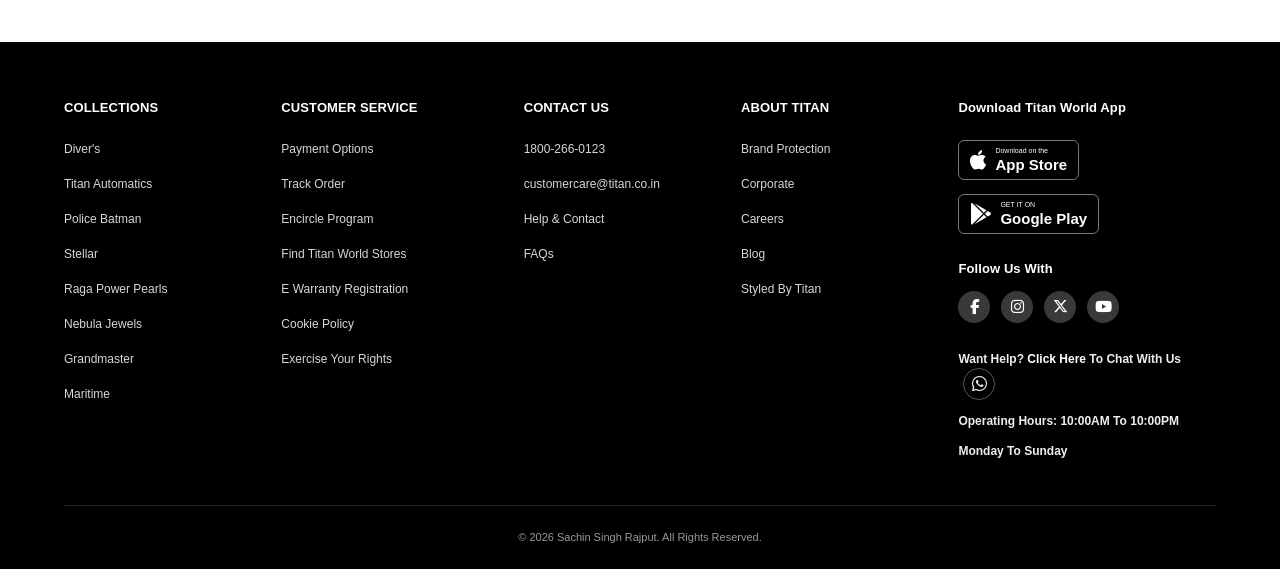
==== commit ffbe9e4c: "footer added here" ====
--- a/index.html
+++ b/index.html
@@ -2271,7 +2271,7 @@
 
 
                 <!-- IMAGE 1 -->
-                <div class="brand-slide">
+                <div class=" brand-slide">
                     <div class="brand-image-box">
 
                         <img src="https://www.oyegifts.com/cdn/shop/files/Classy_Timex_Analog_Mens_Watch1.jpg?v=1773750764&width=1620"
@@ -2287,7 +2287,7 @@
 
                 <!-- IMAGE 2 -->
                 <div class="brand-slide">
-                    <div class="brand-image-box">
+                    <div class=" scroll-reveal brand-image-box">
 
                         <img src="https://www.oyegifts.com/cdn/shop/files/Classy_Timex_Analog_Mens_Watch1.jpg?v=1773750764&width=1620"
                              alt="Titan Stellar">
@@ -2387,8 +2387,8 @@
 <section class="category-carousel-section">
 
     <div class="category-heading">
-        <h2>Shop By Category</h2>
-        <p>Discover the perfect watch for every style and occasion.</p>
+        <h2 class="scroll-reveal">Shop By Category</h2>
+        <p class="scroll-reveal">Discover the perfect watch for every style and occasion.</p>
     </div>
 
 
@@ -2514,7 +2514,7 @@
 <section class="our-brands-section">
 
     <div class="our-brands-heading">
-        <h2>Our Brands</h2>
+        <h2 class="scroll-reveal">Our Brands</h2>
     </div>
 
 
@@ -2620,15 +2620,801 @@
     </div>
 
 </section>
+
+
+
    <!-- OUR BRAND END -->
 
 
 
-
-
-
-
-   
+   <!-- EXPERIENCE THE WORLD OF TITAN START -->
+
+
+   <section class="titan-video-section">
+
+    <div class="titan-video-heading">
+        <h2 class="scroll-reveal">EXPERIENCE THE WORLD OF TITAN</h2>
+    </div>
+
+    <div class="titan-video-wrapper">
+
+        <!-- LEFT ARROW -->
+        <button class="titan-video-arrow titan-video-prev" aria-label="Previous">
+            <i class="fa-solid fa-chevron-left"></i>
+        </button>
+
+        <!-- VIDEO CAROUSEL -->
+        <div class="titan-video-viewport">
+
+            <div class="titan-video-track">
+
+                <!-- VIDEO 1 -->
+                <div class="titan-video-card">
+
+                    <video muted loop playsinline preload="metadata">
+                        <source src="https://client-static.saleassist.ai/9d83ba1b-506d-4229-b8ec-62c6d838e5a6/68a7f26d-ad72-424f-8a6a-72f2ab60fd15.mp4" type="video/mp4">
+                    </video>
+
+                    <div class="titan-view-count">
+                        <i class="fa-solid fa-eye"></i>
+                        <span>9.3K</span>
+                    </div>
+
+                    <button class="titan-shop-btn">
+                        Shop Now
+                    </button>
+
+                </div>
+
+
+                <!-- VIDEO 2 -->
+                <div class="titan-video-card">
+
+                    <video muted loop playsinline preload="metadata">
+                        <source src="https://client-static.saleassist.ai/9d83ba1b-506d-4229-b8ec-62c6d838e5a6/4a06d680-f497-4e45-9941-4fbdfae8410f.mp4" type="video/mp4">
+                    </video>
+
+                    <div class="titan-view-count">
+                        <i class="fa-solid fa-eye"></i>
+                        <span>6K</span>
+                    </div>
+
+                    <button class="titan-shop-btn">
+                        Shop Now
+                    </button>
+
+                </div>
+
+
+                <!-- VIDEO 3 -->
+                <div class="titan-video-card">
+
+                    <video muted loop playsinline preload="metadata">
+                        <source src="https://client-static.saleassist.ai/9d83ba1b-506d-4229-b8ec-62c6d838e5a6/d94a622c-867a-44b3-a344-4bfcf034e980.mp4" type="video/mp4">
+                    </video>
+
+                    <div class="titan-view-count">
+                        <i class="fa-solid fa-eye"></i>
+                        <span>7.9K</span>
+                    </div>
+
+                    <button class="titan-shop-btn">
+                        Shop Now
+                    </button>
+
+                </div>
+
+
+                <!-- VIDEO 4 -->
+                <div class="titan-video-card">
+
+                    <video muted loop playsinline preload="metadata">
+                        <source src="https://client-static.saleassist.ai/9d83ba1b-506d-4229-b8ec-62c6d838e5a6/66385850-0b07-41d3-8493-8d9bca15f598.mp4" type="video/mp4">
+                    </video>
+
+                    <div class="titan-view-count">
+                        <i class="fa-solid fa-eye"></i>
+                        <span>4.9K</span>
+                    </div>
+
+                    <button class="titan-shop-btn">
+                        Shop Now
+                    </button>
+
+                </div>
+
+
+                <!-- VIDEO 5 -->
+                <div class="titan-video-card">
+
+                    <video muted loop playsinline preload="metadata">
+                        <source src="https://client-static.saleassist.ai/9d83ba1b-506d-4229-b8ec-62c6d838e5a6/0e7f4808-90b4-436b-935d-408f02145c7a.mp4" type="video/mp4">
+                    </video>
+
+                    <div class="titan-view-count">
+                        <i class="fa-solid fa-eye"></i>
+                        <span>5.1K</span>
+                    </div>
+
+                    <button class="titan-shop-btn">
+                        Shop Now
+                    </button>
+
+                </div>
+
+
+                <!-- VIDEO 6 -->
+                <div class="titan-video-card">
+
+                    <video muted loop playsinline preload="metadata">
+                        <source src="https://client-static.saleassist.ai/9d83ba1b-506d-4229-b8ec-62c6d838e5a6/f8e17fd1-5b5f-4d8e-8179-3d7d17bff9d7.mp4" type="video/mp4">
+                    </video>
+
+                    <div class="titan-view-count">
+                        <i class="fa-solid fa-eye"></i>
+                        <span>4.1K</span>
+                    </div>
+
+                    <button class="titan-shop-btn">
+                        Shop Now
+                    </button>
+
+                </div>
+
+
+                <!-- VIDEO 7 -->
+                <div class="titan-video-card">
+
+                    <video muted loop playsinline preload="metadata">
+                        <source src="https://client-static.saleassist.ai/9d83ba1b-506d-4229-b8ec-62c6d838e5a6/942545e9-7a57-4682-87f2-2255ec2bf799.mp4" type="video/mp4">
+                    </video>
+
+                    <div class="titan-view-count">
+                        <i class="fa-solid fa-eye"></i>
+                        <span>8.2K</span>
+                    </div>
+
+                    <button class="titan-shop-btn">
+                        Shop Now
+                    </button>
+
+                </div>
+
+
+                <!-- VIDEO 8 -->
+                <div class="titan-video-card">
+
+                    <video muted loop playsinline preload="metadata">
+                        <source src="https://client-static.saleassist.ai/9d83ba1b-506d-4229-b8ec-62c6d838e5a6/779bd17a-5658-448f-a806-7d86d5a3a854.mp4" type="video/mp4">
+                    </video>
+
+                    <div class="titan-view-count">
+                        <i class="fa-solid fa-eye"></i>
+                        <span>3.8K</span>
+                    </div>
+
+                    <button class="titan-shop-btn">
+                        Shop Now
+                    </button>
+
+                </div>
+
+            </div>
+
+        </div>
+
+        <!-- RIGHT ARROW -->
+        <button class="titan-video-arrow titan-video-next" aria-label="Next">
+            <i class="fa-solid fa-chevron-right"></i>
+        </button>
+
+    </div>
+
+</section>
+
+
+
+<!-- EXPERIENCE THE WORLD OF END -->
+
+
+
+<!-- FAQ SECTION -->
+<section class="faq-main-section">
+
+    <div class="faq-heading">
+        <h2>FAQ'S</h2>
+    </div>
+
+    <div class="faq-list">
+
+        <!-- FAQ 1 -->
+        <div class="faq-item">
+
+            <button class="scroll-reveal. faq-question" type="button">
+                <span>What is your return policy?</span>
+
+                <span class="faq-icon">
+                    <span class="faq-plus">+</span>
+                    <span class="faq-minus">−</span>
+                </span>
+            </button>
+
+            <div class="faq-answer">
+                <p>
+                    We offer a simple and convenient return policy.
+                    If you are not satisfied with your purchase, you can
+                    request a return within 7 days of receiving your watch,
+                    provided the product is unused and in its original
+                    condition with all packaging and accessories.
+                </p>
+            </div>
+
+        </div>
+
+
+        <!-- FAQ 2 -->
+        <div class="faq-item">
+
+            <button class="faq-question" type="button">
+                <span>Do you provide warranty on watches?</span>
+
+                <span class="faq-icon">
+                    <span class="faq-plus">+</span>
+                    <span class="faq-minus">−</span>
+                </span>
+            </button>
+
+            <div class="faq-answer">
+                <p>
+                    Yes, our watches come with a manufacturer's warranty.
+                    The warranty covers manufacturing defects and other
+                    issues mentioned in the warranty terms. Warranty
+                    duration may vary depending on the watch brand and model.
+                </p>
+            </div>
+
+        </div>
+
+
+        <!-- FAQ 3 -->
+        <div class="faq-item">
+
+            <button class="faq-question" type="button">
+                <span>How long does delivery take?</span>
+
+                <span class="faq-icon">
+                    <span class="faq-plus">+</span>
+                    <span class="faq-minus">−</span>
+                </span>
+            </button>
+
+            <div class="faq-answer">
+                <p>
+                    Orders are generally delivered within 3 to 7 working
+                    days depending on your location. Once your order has
+                    been shipped, you will receive tracking details so
+                    you can easily track your package.
+                </p>
+            </div>
+
+        </div>
+
+    </div>
+
+
+    <!-- READ MORE -->
+    <div class="faq-read-more">
+        <button type="button">Read more</button>
+    </div>
+
+</section>
+
+<!-- FAQ SECTION END -->
+
+
+    
+<!-- CUSTOMER  SAY START -->
+<!-- CUSTOMER SAY SECTION -->
+<section class="sanso-customer-section">
+
+     <div class="our-features-heading scroll-reveal">
+        <h2>CUSTOMER SAY</h2>
+        <span></span>
+    </div>
+
+
+    <div class="sanso-customer-slider">
+
+        <div class="sanso-customer-track">
+
+            <!-- BOX 1 -->
+            <div class="sanso-customer-card">
+
+                <div class="sanso-customer-top">
+                    <div class="sanso-quote-icon">“</div>
+
+                    <div class="sanso-rating">
+                        <span>★</span>
+                        <span>★</span>
+                        <span>★</span>
+                        <span>★</span>
+                        <span>★</span>
+                    </div>
+                </div>
+
+                <p class="sanso-customer-text">
+                    "Finding a reliable Cisco Premier Partner with
+                    genuine hardware supply in Delhi was tough until
+                    we partnered with SanSo. Their 24/7 SLA response
+                    and technical guidance are unmatched in the region."
+                </p>
+
+                <div class="sanso-customer-line"></div>
+
+                <div class="sanso-customer-info">
+                    <img src="images/customer-1.jpg" alt="Rajesh Oberoi">
+
+                    <div>
+                        <h3>Rajesh Oberoi</h3>
+                        <p>Head of IT Infrastructure, Zenith Logistics</p>
+                    </div>
+                </div>
+
+            </div>
+
+
+            <!-- BOX 2 -->
+            <div class="sanso-customer-card">
+
+                <div class="sanso-customer-top">
+                    <div class="sanso-quote-icon">“</div>
+
+                    <div class="sanso-rating">
+                        <span>★</span>
+                        <span>★</span>
+                        <span>★</span>
+                        <span>★</span>
+                        <span>★</span>
+                    </div>
+                </div>
+
+                <p class="sanso-customer-text">
+                    "They set up our enterprise Wi-Fi 6 architecture
+                    across 5 campus buildings seamlessly. Our daily
+                    user density easily exceeds 3,000 devices with
+                    zero dropouts or bottleneck issues."
+                </p>
+
+                <div class="sanso-customer-line"></div>
+
+                <div class="sanso-customer-info">
+                    <img src="images/customer-2.jpg" alt="Meera Sen">
+
+                    <div>
+                        <h3>Meera Sen</h3>
+                        <p>Director of Operations, Apex University</p>
+                    </div>
+                </div>
+
+            </div>
+
+
+            <!-- BOX 3 -->
+            <div class="sanso-customer-card">
+
+                <div class="sanso-customer-top">
+                    <div class="sanso-quote-icon">“</div>
+
+                    <div class="sanso-rating">
+                        <span>★</span>
+                        <span>★</span>
+                        <span>★</span>
+                        <span>★</span>
+                        <span>★</span>
+                    </div>
+                </div>
+
+                <p class="sanso-customer-text">
+                    "SanSo Networks modernized our entire branch
+                    infrastructure with Cisco SD-WAN. Network latency
+                    dropped by 45%, and their zero-downtime deployment
+                    saved our critical operations during peak migration."
+                </p>
+
+                <div class="sanso-customer-line"></div>
+
+                <div class="sanso-customer-info">
+                    <img src="images/customer-3.jpg" alt="Arun Malhotra">
+
+                    <div>
+                        <h3>Arun Malhotra</h3>
+                        <p>Chief Technology Officer, FinTech Corp</p>
+                    </div>
+                </div>
+
+            </div>
+
+
+            <!-- BOX 4 -->
+            <div class="sanso-customer-card">
+
+                <div class="sanso-customer-top">
+                    <div class="sanso-quote-icon">“</div>
+
+                    <div class="sanso-rating">
+                        <span>★</span>
+                        <span>★</span>
+                        <span>★</span>
+                        <span>★</span>
+                        <span>★</span>
+                    </div>
+                </div>
+
+                <p class="sanso-customer-text">
+                    "The SanSo team delivered a highly secure network
+                    solution for our growing business. Their support
+                    team was professional, quick and extremely helpful."
+                </p>
+
+                <div class="sanso-customer-line"></div>
+
+                <div class="sanso-customer-info">
+                    <img src="images/customer-4.jpg" alt="Amit Sharma">
+
+                    <div>
+                        <h3>Amit Sharma</h3>
+                        <p>IT Manager, Global Solutions</p>
+                    </div>
+                </div>
+
+            </div>
+
+
+            <!-- BOX 5 -->
+            <div class="sanso-customer-card">
+
+                <div class="sanso-customer-top">
+                    <div class="sanso-quote-icon">“</div>
+
+                    <div class="sanso-rating">
+                        <span>★</span>
+                        <span>★</span>
+                        <span>★</span>
+                        <span>★</span>
+                        <span>★</span>
+                    </div>
+                </div>
+
+                <p class="sanso-customer-text">
+                    "Our complete office networking infrastructure
+                    was upgraded without disturbing our daily work.
+                    SanSo provided excellent planning and execution."
+                </p>
+
+                <div class="sanso-customer-line"></div>
+
+                <div class="sanso-customer-info">
+                    <img src="images/customer-5.jpg" alt="Priya Kapoor">
+
+                    <div>
+                        <h3>Priya Kapoor</h3>
+                        <p>Operations Head, TechVision Pvt. Ltd.</p>
+                    </div>
+                </div>
+
+            </div>
+
+
+            <!-- BOX 6 -->
+            <div class="sanso-customer-card">
+
+                <div class="sanso-customer-top">
+                    <div class="sanso-quote-icon">“</div>
+
+                    <div class="sanso-rating">
+                        <span>★</span>
+                        <span>★</span>
+                        <span>★</span>
+                        <span>★</span>
+                        <span>★</span>
+                    </div>
+                </div>
+
+                <p class="sanso-customer-text">
+                    "Their networking experts understood our
+                    requirements perfectly and delivered a reliable
+                    infrastructure that performs smoothly every day."
+                </p>
+
+                <div class="sanso-customer-line"></div>
+
+                <div class="sanso-customer-info">
+                    <img src="images/customer-6.jpg" alt="Vikram Singh">
+
+                    <div>
+                        <h3>Vikram Singh</h3>
+                        <p>Network Administrator, Smart Industries</p>
+                    </div>
+                </div>
+
+            </div>
+
+
+            <!-- BOX 7 -->
+            <div class="sanso-customer-card">
+
+                <div class="sanso-customer-top">
+                    <div class="sanso-quote-icon">“</div>
+
+                    <div class="sanso-rating">
+                        <span>★</span>
+                        <span>★</span>
+                        <span>★</span>
+                        <span>★</span>
+                        <span>★</span>
+                    </div>
+                </div>
+
+                <p class="sanso-customer-text">
+                    "From consultation to installation, everything
+                    was handled professionally. We now have a much
+                    faster and more stable network environment."
+                </p>
+
+                <div class="sanso-customer-line"></div>
+
+                <div class="sanso-customer-info">
+                    <img src="images/customer-7.jpg" alt="Neha Verma">
+
+                    <div>
+                        <h3>Neha Verma</h3>
+                        <p>Technology Lead, Bright Enterprises</p>
+                    </div>
+                </div>
+
+            </div>
+
+
+            <!-- BOX 8 -->
+            <div class="sanso-customer-card">
+
+                <div class="sanso-customer-top">
+                    <div class="sanso-quote-icon">“</div>
+
+                    <div class="sanso-rating">
+                        <span>★</span>
+                        <span>★</span>
+                        <span>★</span>
+                        <span>★</span>
+                        <span>★</span>
+                    </div>
+                </div>
+
+                <p class="sanso-customer-text">
+                    "We were impressed by their technical knowledge
+                    and response time. The entire networking project
+                    was completed exactly according to our requirements."
+                </p>
+
+                <div class="sanso-customer-line"></div>
+
+                <div class="sanso-customer-info">
+                    <img src="images/customer-8.jpg" alt="Rohit Mehta">
+
+                    <div>
+                        <h3>Rohit Mehta</h3>
+                        <p>IT Director, Enterprise Group</p>
+                    </div>
+                </div>
+
+            </div>
+
+
+            <!-- BOX 9 -->
+            <div class="sanso-customer-card">
+
+                <div class="sanso-customer-top">
+                    <div class="sanso-quote-icon">“</div>
+
+                    <div class="sanso-rating">
+                        <span>★</span>
+                        <span>★</span>
+                        <span>★</span>
+                        <span>★</span>
+                        <span>★</span>
+                    </div>
+                </div>
+
+                <p class="sanso-customer-text">
+                    "SanSo gave us the confidence to expand our
+                    network infrastructure. Their solution is stable,
+                    scalable and backed by excellent technical support."
+                </p>
+
+                <div class="sanso-customer-line"></div>
+
+                <div class="sanso-customer-info">
+                    <img src="images/customer-9.jpg" alt="Karan Malhotra">
+
+                    <div>
+                        <h3>Karan Malhotra</h3>
+                        <p>Chief Information Officer, NextGen Corp</p>
+                    </div>
+                </div>
+
+            </div>
+
+        </div>
+
+    </div>
+
+
+    <!-- DOTS -->
+    <div class="sanso-customer-dots"></div>
+
+</section>
+<!-- CUSTOMER SAY END -->
+
+
+
+
+
+
+<!-- FOOTER START -->
+<!-- ===================== FOOTER START ===================== -->
+
+<footer class="sachin-footer">
+
+    <div class="sachin-footer-container">
+
+        <!-- COLUMN 1 -->
+        <div class="sachin-footer-column">
+            <h3>COLLECTIONS</h3>
+
+            <a href="#">Diver's</a>
+            <a href="#">Titan Automatics</a>
+            <a href="#">Police Batman</a>
+            <a href="#">Stellar</a>
+            <a href="#">Raga Power Pearls</a>
+            <a href="#">Nebula Jewels</a>
+            <a href="#">Grandmaster</a>
+            <a href="#">Maritime</a>
+        </div>
+
+
+        <!-- COLUMN 2 -->
+        <div class="sachin-footer-column">
+            <h3>CUSTOMER SERVICE</h3>
+
+            <a href="#">Payment Options</a>
+            <a href="#">Track Order</a>
+            <a href="#">Encircle Program</a>
+            <a href="#">Find Titan World Stores</a>
+            <a href="#">E Warranty Registration</a>
+            <a href="#">Cookie Policy</a>
+            <a href="#">Exercise Your Rights</a>
+        </div>
+
+
+        <!-- COLUMN 3 -->
+        <div class="sachin-footer-column">
+            <h3>CONTACT US</h3>
+
+            <a href="tel:18002660123">1800-266-0123</a>
+            <a href="mailto:customercare@titan.co.in">
+                customercare@titan.co.in
+            </a>
+            <a href="#">Help &amp; Contact</a>
+            <a href="#">FAQs</a>
+        </div>
+
+
+        <!-- COLUMN 4 -->
+        <div class="sachin-footer-column">
+            <h3>ABOUT TITAN</h3>
+
+            <a href="#">Brand Protection</a>
+            <a href="#">Corporate</a>
+            <a href="#">Careers</a>
+            <a href="#">Blog</a>
+            <a href="#">Styled By Titan</a>
+        </div>
+
+
+        <!-- COLUMN 5 -->
+        <div class="sachin-footer-extra">
+
+            <h3>Download Titan World App</h3>
+
+            <div class="sachin-app-buttons">
+
+                <a href="#" class="sachin-app-btn">
+                    <i class="fa-brands fa-apple"></i>
+
+                    <span>
+                        <small>Download on the</small>
+                        App Store
+                    </span>
+                </a>
+
+
+                <a href="#" class="sachin-app-btn">
+                    <i class="fa-brands fa-google-play"></i>
+
+                    <span>
+                        <small>GET IT ON</small>
+                        Google Play
+                    </span>
+                </a>
+
+            </div>
+
+
+            <!-- SOCIAL -->
+            <h3 class="sachin-social-title">Follow Us With</h3>
+
+            <div class="sachin-social-icons">
+
+                <a href="#" aria-label="Facebook">
+                    <i class="fa-brands fa-facebook-f"></i>
+                </a>
+
+                <a href="#" aria-label="Instagram">
+                    <i class="fa-brands fa-instagram"></i>
+                </a>
+
+                <a href="#" aria-label="X">
+                    <i class="fa-brands fa-x-twitter"></i>
+                </a>
+
+                <a href="#" aria-label="YouTube">
+                    <i class="fa-brands fa-youtube"></i>
+                </a>
+
+            </div>
+
+
+            <!-- HELP -->
+            <div class="sachin-footer-help">
+
+                <p>
+                    Want Help?
+                    <a href="#">Click Here</a>
+                    To Chat With Us
+                    <span class="sachin-whatsapp">
+                        <i class="fa-brands fa-whatsapp"></i>
+                    </span>
+                </p>
+
+                <p>
+                    Operating Hours: 10:00AM To 10:00PM
+                </p>
+
+                <p>
+                    Monday To Sunday
+                </p>
+
+            </div>
+
+        </div>
+
+    </div>
+
+
+    <!-- FOOTER LINE -->
+    <div class="sachin-footer-line"></div>
+
+
+    <!-- COPYRIGHT -->
+    <div class="sachin-copyright">
+        © 2026 Sachin Singh Rajput. All Rights Reserved.
+    </div>
+
+</footer>
+
+<!-- ===================== FOOTER END ===================== -->
+<!-- FOOTER END -->
+
 
 
     <!-- JAVASCRIPT -->
--- a/index.css
+++ b/index.css
@@ -893,6 +893,7 @@
 
     .our-features-heading h2 {
         font-size: 22px;
+        margin-top: -30px;
     }
 
     .our-features-heading span {
@@ -3462,7 +3463,7 @@
     }
 
     .reviewed-watch-image {
-        height: 433px;
+        height: 470px;
     }
 
 }
@@ -4764,6 +4765,7 @@
 }
 
 
+
 /* =========================================
    BRAND HOVER BORDER
 ========================================= */
@@ -4778,13 +4780,15 @@
 ========================================= */
 
 .brand-box img {
-    width: 90%;
-    height: 90%;
+    width: 87%;
+    height: 85%;
     object-fit: contain;
     display: block;
 }
 
 
+
+
 /* =========================================
    HOVER PAUSE
 ========================================= */
@@ -4819,7 +4823,7 @@
 @media (min-width: 320px) and (max-width: 479px) {
 
     .our-brands-section {
-        padding: 15px 0 25px;
+        padding: 15px 0 20px;
     }
 
 
@@ -4849,8 +4853,8 @@
     .brand-box {
         width: calc((92vw - 12px) / 2);
         flex: 0 0 calc((92vw - 12px) / 2);
-
-        height: 78px;
+        height: 85px;
+        
     }
 
 
@@ -4860,6 +4864,7 @@
     }
 
 }
+
 
 
 /* =========================================
@@ -5064,7 +5069,1961 @@
     }
 
 }
+
+
 /* OUR BRAND END */
+
+
+
+
+/* EXPERIENCE THE WORLD OF TITAN START */
+
+
+.titan-video-section {
+    width: 100%;
+    padding: 20px 10px 35px;
+    background: #ffffff;
+    overflow: hidden;
+}
+
+
+/* =========================================
+   HEADING
+========================================= */
+
+.titan-video-heading {
+    width: 100%;
+    text-align: center;
+    margin-bottom: 20px;
+}
+
+.titan-video-heading h2 {
+    margin: 0;
+    font-size: 25px;
+    font-weight: 400;
+    line-height: 1.2;
+    color: #111111;
+    letter-spacing: 0.3px;
+}
+
+
+/* =========================================
+   MAIN WRAPPER
+========================================= */
+
+.titan-video-wrapper {
+    width: 100%;
+    position: relative;
+    display: flex;
+    align-items: center;
+}
+
+
+/* =========================================
+   VIEWPORT
+========================================= */
+
+.titan-video-viewport {
+    width: 100%;
+    overflow: hidden;
+}
+
+
+/* =========================================
+   TRACK
+========================================= */
+
+.titan-video-track {
+    width: 100%;
+    display: flex;
+    gap: 20px;
+    transition: transform 0.7s ease;
+    will-change: transform;
+}
+
+
+/* =========================================
+   VIDEO CARD
+========================================= */
+
+.titan-video-card {
+    flex: 0 0 calc((100% - 100px) / 6);
+    height: 380px;
+    position: relative;
+    overflow: hidden;
+    border-radius: 20px;
+    background: #eeeeee;
+}
+
+
+/* =========================================
+   VIDEO
+========================================= */
+
+.titan-video-card video {
+    width: 100%;
+    height: 100%;
+    display: block;
+    object-fit: cover;
+    object-position: center;
+}
+
+
+/* =========================================
+   VIEW COUNT
+========================================= */
+
+.titan-view-count {
+    position: absolute;
+    top: 10px;
+    left: 10px;
+    min-width: 62px;
+    height: 32px;
+    padding: 0 10px;
+    display: flex;
+    align-items: center;
+    justify-content: center;
+    gap: 7px;
+    border-radius: 8px;
+    background: rgba(20, 20, 20, 0.82);
+    color: #ffffff;
+    font-size: 13px;
+    font-weight: 500;
+    z-index: 5;
+}
+
+.titan-view-count i {
+    font-size: 12px;
+}
+
+
+/* =========================================
+   SHOP BUTTON
+========================================= */
+
+.titan-shop-btn {
+    position: absolute;
+    left: 50%;
+    bottom: 10px;
+    transform: translateX(-50%);
+    border: none;
+    outline: none;
+    padding: 8px 18px;
+    border-radius: 20px;
+    background-color: black;
+    color: #ffffff;
+    font-family: Georgia, serif;
+    font-size: 14px;
+    cursor: pointer;
+    z-index: 5;
+    transition: all 0.3s ease;
+}
+
+.titan-shop-btn:hover {
+    background: rgba(0, 0, 0, 0.80);
+    /* transform: translateY(-2px); */
+}
+    /* transform: translateX(-50%) scale(1.04); */
+
+
+
+
+
+/* =========================================
+   ARROWS
+========================================= */
+
+.titan-video-arrow {
+    position: absolute;
+    top: 50%;
+    transform: translateY(-50%);
+    width: 30px;
+    height: 30px;
+    border: none;
+    border-radius: 50%;
+    background: #ffffff;
+    color: #555555;
+    display: flex;
+    align-items: center;
+    justify-content: center;
+    font-size: 14px;
+    cursor: pointer;
+    z-index: 20;
+    box-shadow: 0 2px 8px rgba(0, 0, 0, 0.15);
+    transition: all 0.25s ease;
+}
+
+/* .titan-video-arrow:hover {
+    background: #111111;
+    color: #ffffff;
+} */
+
+.titan-video-prev {
+    left: -5px;
+}
+
+.titan-video-next {
+    right: -5px;
+}
+
+
+/* =========================================
+   TABLET
+   768px - 1199px
+   3 VIDEOS
+========================================= */
+
+@media (min-width: 768px) and (max-width: 1199px) {
+
+    .titan-video-section {
+        padding: 20px 15px 35px;
+    }
+
+    .titan-video-heading {
+        margin-bottom: 20px;
+    }
+
+    .titan-video-heading h2 {
+        font-size: 24px;
+    }
+
+    .titan-video-track {
+        gap: 16px;
+    }
+
+    .titan-video-card {
+        flex: 0 0 calc((100% - 32px) / 3);
+        height: 400px;
+        border-radius: 18px;
+    }
+
+    .titan-video-prev {
+        left: -5px;
+    }
+
+    .titan-video-next {
+        right: -5px;
+    }
+}
+
+
+/* =========================================
+   PHONE
+   320px - 767px
+   1 VIDEO
+========================================= */
+/* =========================================
+   PHONE VIDEO CAROUSEL
+   320px - 767px
+========================================= */
+
+@media (min-width: 320px) and (max-width: 767px) {
+
+    .titan-video-section {
+        width: 100%;
+        padding: 18px 0 30px;
+        overflow: hidden;
+    }
+
+    .titan-video-heading {
+        padding: 0 10px;
+        margin-bottom: 18px;
+    }
+
+    .titan-video-heading h2 {
+        font-size: 19px;
+        line-height: 1.3;
+    }
+
+
+    /* MAIN AREA */
+
+    .titan-video-wrapper {
+        width: 100%;
+        overflow: hidden;
+        position: relative;
+    }
+
+
+    /* VIEWPORT */
+
+    .titan-video-viewport {
+        width: 100%;
+        overflow: hidden;
+    }
+
+
+    /* TRACK */
+
+    .titan-video-track {
+        display: flex;
+        gap: 12px;
+        transition: transform 0.65s ease-in-out;
+        will-change: transform;
+    }
+
+
+    /* CENTER VIDEO */
+
+    .titan-video-card {
+        flex: 0 0 82%;
+        height: 475px;
+
+        border-radius: 18px;
+
+        position: relative;
+        overflow: hidden;
+    }
+
+
+    /* VIDEO */
+
+    .titan-video-card video {
+        width: 100%;
+        height: 100%;
+        object-fit: cover;
+        object-position: center;
+    }
+
+
+    /* VIEW COUNT */
+
+    .titan-view-count {
+        top: 10px;
+        left: 10px;
+
+        height: 30px;
+        min-width: 58px;
+
+        padding: 0 9px;
+
+        font-size: 12px;
+        border-radius: 7px;
+    }
+
+
+    /* SHOP BUTTON */
+
+    .titan-shop-btn {
+        bottom: 10px;
+
+        padding: 8px 18px;
+
+        font-size: 13px;
+        white-space: nowrap;
+    }
+
+
+    /* =====================================
+       ARROWS
+    ===================================== */
+
+    .titan-video-arrow {
+        width: 38px;
+        height: 38px;
+
+        font-size: 13px;
+
+        top: 50%;
+
+        transform: translateY(-50%);
+
+        z-index: 30;
+
+        background: #ffffff;
+        color: #555555;
+
+        box-shadow: 0 2px 8px rgba(0, 0, 0, 0.15);
+    }
+
+
+    .titan-video-prev {
+        left: 8px;
+    }
+
+    .titan-video-next {
+        right: 8px;
+    }
+
+
+    .titan-video-arrow:hover {
+        background: #ffffff;
+        color: #555555;
+    }
+
+}
+
+
+/* =========================================
+   SMALL PHONE
+   320px - 400px
+========================================= */
+
+@media (min-width: 320px) and (max-width: 400px) {
+
+    .titan-video-card {
+        flex-basis: 84%;
+        height: 450px;
+    }
+
+    .titan-video-track {
+        gap: 10px;
+    }
+
+    .titan-video-heading h2 {
+        font-size: 15px;
+    }
+
+    .titan-video-arrow {
+        width: 36px;
+        height: 36px;
+    }
+
+    .titan-video-prev {
+        left: 7px;
+    }
+
+    .titan-video-next {
+        right: 7px;
+    }
+}
+
+
+/* =========================================
+   BIG PHONE
+   401px - 767px
+========================================= */
+
+@media (min-width: 401px) and (max-width: 767px) {
+
+    .titan-video-card {
+        flex-basis: 78%;
+        height: 480px;
+    }
+
+    .titan-video-track {
+        gap: 14px;
+    }
+}
+
+/* =========================================
+   LAPTOP
+   1200px - 1599px
+========================================= */
+
+@media (min-width: 1200px) and (max-width: 1599px) {
+
+    .titan-video-section {
+        padding-left: 11px;
+        padding-right: 11px;
+    }
+
+    .titan-video-heading h2 {
+        font-size: 25px;
+    }
+
+    .titan-video-card {
+        height: 380px;
+    }
+}
+
+
+/* =========================================
+   LARGE SCREEN
+   1600px - 2560px
+========================================= */
+
+@media (min-width: 1600px) and (max-width: 2560px) {
+
+    .titan-video-section {
+        padding-left: 18px;
+        padding-right: 18px;
+        padding-top: 22px;
+    }
+
+    .titan-video-heading {
+        margin-bottom: 22px;
+    }
+
+    .titan-video-heading h2 {
+        font-size: 28px;
+    }
+
+    .titan-video-track {
+        gap: 22px;
+    }
+
+    .titan-video-card {
+        flex: 0 0 calc((100% - 110px) / 6);
+        height: 430px;
+        border-radius: 21px;
+    }
+
+    .titan-view-count {
+        top: 12px;
+        left: 12px;
+        height: 34px;
+        font-size: 14px;
+    }
+
+    .titan-shop-btn {
+        bottom: 12px;
+        padding: 9px 20px;
+        font-size: 15px;
+    }
+}
+
+
+/* EXPERIENCE THE WORLD OF TITAN END */
+
+
+/* 
+FAQ SECTION START  */
+
+/* =========================================
+   FAQ SECTION
+========================================= */
+
+.faq-main-section {
+    width: 100%;
+    padding: 15px 16px 16px;
+    background: #ffffff;
+    overflow: hidden;
+}
+
+
+/* =========================================
+   FAQ HEADING
+========================================= */
+
+.faq-heading {
+    width: 100%;
+    text-align: center;
+    margin-bottom: 62px;
+}
+
+.faq-heading h2 {
+    margin: 0;
+    font-family: Georgia, serif;
+    font-size: 30px;
+    font-weight: 700;
+    line-height: 1.2;
+    color: #111111;
+}
+
+
+/* =========================================
+   FAQ LIST
+========================================= */
+
+.faq-list {
+    width: 100%;
+}
+
+
+/* =========================================
+   FAQ ITEM
+========================================= */
+
+.faq-item {
+    width: 100%;
+    border-bottom: 1px solid #dddddd;
+}
+
+
+/* =========================================
+   QUESTION BUTTON
+========================================= */
+
+.faq-question {
+    width: 100%;
+    min-height: 90px;
+    padding: 0;
+    border: 0;
+    outline: none;
+    background: transparent;
+    display: flex;
+    align-items: center;
+    justify-content: space-between;
+    text-align: left;
+    cursor: pointer;
+}
+
+
+/* QUESTION TEXT */
+
+.faq-question > span:first-child {
+    padding-right: 30px;
+
+    font-family: Arial, sans-serif;
+    font-size: 20px;
+    font-weight: 500;
+    line-height: 1.5;
+    color: #111111;
+}
+
+
+/* =========================================
+   PLUS / MINUS ICON
+========================================= */
+
+.faq-icon {
+    position: relative;
+    width: 28px;
+    min-width: 28px;
+    height: 28px;
+    display: flex;
+    align-items: center;
+    justify-content: center;
+    font-family: Arial, sans-serif;
+    font-size: 27px;
+    font-weight: 400;
+    line-height: 1;
+    color: #111111;
+}
+
+
+/* PLUS & MINUS SAME POSITION */
+
+.faq-plus,
+.faq-minus {
+    position: absolute;
+    display: flex;
+    align-items: center;
+    justify-content: center;
+    transition:
+    opacity 0.3s ease,
+    transform 0.3s ease;
+}
+
+
+/* DEFAULT */
+
+.faq-plus {
+    opacity: 1;
+    transform: rotate(0deg) scale(1);
+}
+
+.faq-minus {
+    opacity: 0;
+    transform: rotate(-90deg) scale(0.7);
+}
+
+
+/* =========================================
+   ANSWER
+========================================= */
+
+.faq-answer {
+    display: grid;
+    grid-template-rows: 0fr;
+    transition:
+    grid-template-rows 0.45s ease,
+    padding 0.45s ease;
+}
+
+
+/* IMPORTANT */
+
+.faq-answer p {
+    min-height: 0;
+    overflow: hidden;
+    margin: 0;
+    padding: 0 45px 0 0;
+    font-family: Arial, sans-serif;
+    font-size: 16px;
+    font-weight: 400;
+    line-height: 1.7;
+    color: #555555;
+    transition:
+    opacity 0.35s ease,
+    padding 0.45s ease;
+    opacity: 0;
+}
+
+
+/* =========================================
+   OPEN FAQ
+========================================= */
+
+.faq-item.active .faq-answer {
+    grid-template-rows: 1fr;
+    padding-bottom: 25px;
+}
+
+
+.faq-item.active .faq-answer p {
+    opacity: 1;
+}
+
+
+/* PLUS TO MINUS */
+
+.faq-item.active .faq-plus {
+    opacity: 0;
+    transform: rotate(90deg) scale(0.7);
+}
+
+
+.faq-item.active .faq-minus {
+    opacity: 1;
+    transform: rotate(0deg) scale(1);
+}
+
+
+/* =========================================
+   READ MORE BUTTON
+========================================= */
+
+.faq-read-more {
+    width: 100%;
+    display: flex;
+    justify-content: center;
+    align-items: center;
+    margin-top: 56px;
+}
+
+
+.faq-read-more button {
+    min-width: 133px;
+    min-height: 49px;
+    padding: 12px 24px;
+    border: 1px solid #111111;
+    background: #111111;
+    color: #ffffff;
+    font-family: Arial, sans-serif;
+    font-size: 15px;
+    font-weight: 400;
+    cursor: pointer;
+    transition:
+    background 0.3s ease,
+    color 0.3s ease;
+}
+
+
+/* .faq-read-more button:hover {
+    background: #ffffff;
+    color: #111111;
+} */
+
+
+/* =========================================
+   TABLET
+========================================= */
+
+@media (min-width: 768px) and (max-width: 1199px) {
+
+    .faq-main-section {
+        padding: 18px 28px 25px;
+    }
+
+    .faq-heading {
+        margin-bottom: 48px;
+    }
+
+    .faq-heading h2 {
+        font-size: 29px;
+    }
+
+    .faq-question {
+        min-height: 82px;
+    }
+
+    .faq-question > span:first-child {
+        font-size: 19px;
+    }
+
+    .faq-answer p {
+        font-size: 16px;
+    }
+
+    .faq-read-more {
+        margin-top: 48px;
+    }
+}
+
+
+/* =========================================
+   LAPTOP
+========================================= */
+
+@media (min-width: 1200px) and (max-width: 1599px) {
+
+    .faq-main-section {
+        padding: 15px 32px 18px;
+    }
+
+    .faq-heading {
+        margin-bottom: 58px;
+    }
+
+    .faq-heading h2 {
+        font-size: 30px;
+    }
+
+    .faq-question {
+        min-height: 90px;
+    }
+}
+
+
+/* =========================================
+   LARGE SCREEN
+========================================= */
+
+@media (min-width: 1600px) and (max-width: 2560px) {
+
+    .faq-main-section {
+        padding: 16px 45px 20px;
+    }
+
+    .faq-heading {
+        margin-bottom: 60px;
+    }
+
+    .faq-heading h2 {
+        font-size: 32px;
+    }
+
+    .faq-question {
+        min-height: 94px;
+    }
+
+    .faq-question > span:first-child {
+        font-size: 21px;
+    }
+
+    .faq-answer p {
+        font-size: 17px;
+    }
+
+    .faq-read-more {
+        margin-top: 55px;
+    }
+}
+
+
+/* =========================================
+   MOBILE
+========================================= */
+
+@media (min-width: 320px) and (max-width: 767px) {
+
+    .faq-main-section {
+        padding: 18px 15px 25px;
+    }
+
+    .faq-heading {
+        margin-bottom: 30px;
+    }
+
+    .faq-heading h2 {
+        font-size: 24px;
+    }
+
+    .faq-question {
+        min-height: 70px;
+    }
+
+    .faq-question > span:first-child {
+        padding-right: 20px;
+
+        font-size: 16px;
+        line-height: 1.4;
+    }
+
+    .faq-icon {
+        width: 24px;
+        min-width: 24px;
+        height: 24px;
+
+        font-size: 23px;
+    }
+
+    .faq-answer p {
+        padding-right: 25px;
+
+        font-size: 14px;
+        line-height: 1.6;
+    }
+
+    .faq-item.active .faq-answer {
+        padding-bottom: 20px;
+    }
+
+    .faq-read-more {
+        margin-top: 38px;
+    }
+
+    .faq-read-more button {
+        min-width: 125px;
+        min-height: 46px;
+
+        padding: 10px 20px;
+        font-size: 14px;
+    }
+}
+
+
+/* =========================================
+   SMALL PHONE
+========================================= */
+
+@media (min-width: 320px) and (max-width: 400px) {
+
+    .faq-main-section {
+        padding-left: 13px;
+        padding-right: 13px;
+    }
+
+    .faq-heading {
+        margin-bottom: 25px;
+    }
+
+    .faq-heading h2 {
+        font-size: 22px;
+    }
+
+    .faq-question {
+        min-height: 55px;
+    }
+
+    .faq-question > span:first-child {
+        font-size: 15px;
+    }
+
+    .faq-icon {
+        width: 22px;
+        min-width: 22px;
+        font-size: 21px;
+    }
+
+    .faq-answer p {
+        font-size: 13px;
+    }
+}
+/* FAQ SECTION END */
+
+
+/* CUSTOMER SAY START */
+/* =========================================
+   CUSTOMER SAY SECTION
+   ========================================= */
+
+.sanso-customer-section {
+    width: 100%;
+    max-width: 2560px;
+    margin: 0 auto;
+    padding: 80px 5%;
+    /* background: #f7f9fb; */
+    overflow: hidden;
+}
+
+
+/* HEADING */
+
+.sanso-customer-heading {
+    width: 100%;
+    text-align: center;
+    margin-bottom: 45px;
+}
+
+.sanso-customer-heading h2 {
+    margin: 0;
+    color: #222;
+    font-size: 34px;
+    font-weight: 700;
+    letter-spacing: 1px;
+    text-transform: uppercase;
+}
+
+
+/* SLIDER */
+
+.sanso-customer-slider {
+    width: 100%;
+     overflow-y: visible;
+     margin-top: 20px;
+}
+
+.sanso-customer-track {
+    display: flex;
+    gap: 38px;
+    width: 100%;
+    transition: transform 0.65s ease;
+    will-change: transform;
+}
+
+
+/* CUSTOMER CARD */
+
+.sanso-customer-card {
+    flex: 0 0 calc((100% - 76px) / 3);
+    min-width: 0;
+    padding: 30px 38px 28px;
+    background: #ffffff;
+    border: 1px solid #e7e7e7;
+    border-radius: 18px;
+    box-sizing: border-box;
+    transition:
+    transform 0.35s ease,
+    box-shadow 0.35s ease,
+    background 0.35s ease;
+}
+
+
+/* HOVER */
+
+.sanso-customer-card {
+    background: #ffffff;
+    border: 1px solid #e5e5e5;
+    transition: all 0.35s ease;
+}
+
+.sanso-customer-card:hover {
+    transform: translateY(-5px);
+
+    background: linear-gradient(
+        145deg,
+        #ffffff 0%,
+        #f8f8f8 55%,
+        #eeeeee 100%
+    );
+
+    border-color: #cfcfcf;
+
+    box-shadow:
+        0 12px 28px rgba(0, 0, 0, 0.13),
+        0 2px 6px rgba(255, 255, 255, 0.9);
+        border: 1px solid black;
+}
+
+
+/* TOP AREA */
+
+.sanso-customer-top {
+    width: 100%;
+    display: flex;
+    align-items: center;
+    justify-content: space-between;
+    margin-bottom: 25px;
+}
+
+
+/* QUOTE */
+
+.sanso-quote-icon {
+    width: 48px;
+    height: 48px;
+    display: flex;
+    align-items: center;
+    justify-content: center;
+    background: #edf7fc;
+    border-radius: 10px;
+    color:black;
+    font-size: 48px;
+    line-height: 1;
+    font-weight: 700;
+    padding-top: 12px;
+    box-sizing: border-box;
+    transition: all 0.5s ease;
+}
+.sanso-quote-icon:hover{
+    background-color: black;
+    color:white;
+    transition: all 0.5s ease;
+}
+
+
+/* STARS */
+
+.sanso-rating {
+    display: flex;
+    align-items: center;
+    gap: 2px;
+}
+
+.sanso-rating span {
+    color: #ff9900;
+    font-size: 21px;
+    line-height: 1;
+}
+
+
+/* REVIEW TEXT */
+
+.sanso-customer-text {
+    min-height: 185px;
+    margin: 0;
+    color: #555;
+    font-size: 17px;
+    line-height: 1.9;
+    font-weight: 400;
+}
+
+
+/* LINE */
+
+.sanso-customer-line {
+    width: 100%;
+    height: 1px;
+    background: #e8edf0;
+    margin: 25px 0;
+}
+
+
+/* CUSTOMER INFO */
+
+.sanso-customer-info {
+    display: flex;
+    align-items: center;
+    gap: 18px;
+}
+
+.sanso-customer-info img {
+    width: 64px;
+    height: 64px;
+    flex-shrink: 0;
+    object-fit: cover;
+    border-radius: 50%;
+    border: 2px solid #09b7ec;
+}
+
+.sanso-customer-info h3 {
+    margin: 0 0 5px;
+    color: black;
+    font-size: 19px;
+    line-height: 1.3;
+    font-weight: 700;
+}
+
+.sanso-customer-info p {
+    margin: 0;
+    color: #777;
+    font-size: 14px;
+    line-height: 1.5;
+}
+
+
+/* DOTS */
+
+.sanso-customer-dots {
+    display: flex;
+    justify-content: center;
+    align-items: center;
+    gap: 9px;
+    margin-top: 35px;
+}
+
+.sanso-customer-dot {
+    width: 10px;
+    height: 10px;
+    padding: 0;
+    border: none;
+    border-radius: 50%;
+    background: #c9d3d8;
+    cursor: pointer;
+    transition:
+        width 0.3s ease,
+        background 0.3s ease,
+        transform 0.3s ease;
+
+}
+
+.sanso-customer-dot:hover {
+    transform: scale(1.2);
+
+
+}
+
+.sanso-customer-dot.active {
+    width: 28px;
+    border-radius: 20px;
+    background: black;
+    
+}
+
+
+/* =========================================
+   MOBILE
+   320px - 767px
+   ========================================= */
+
+@media (max-width: 767px) {
+
+    .sanso-customer-section {
+        padding: 55px 18px;
+    }
+
+    .sanso-customer-heading {
+        margin-bottom: 30px;
+    }
+
+    .sanso-customer-heading h2 {
+        font-size: 26px;
+    }
+
+    .sanso-customer-track {
+        gap: 0;
+    }
+
+    .sanso-customer-card {
+        flex: 0 0 100%;
+        padding: 25px 24px;
+        border-radius: 15px;
+    }
+
+    .sanso-customer-top {
+        margin-bottom: 20px;
+    }
+
+    .sanso-quote-icon {
+        width: 44px;
+        height: 44px;
+        font-size: 42px;
+    }
+
+    .sanso-rating span {
+        font-size: 18px;
+    }
+
+    .sanso-customer-text {
+        min-height: 0;
+        font-size: 15px;
+        line-height: 1.75;
+    }
+
+    .sanso-customer-line {
+        margin: 22px 0;
+    }
+
+    .sanso-customer-info {
+        gap: 13px;
+    }
+
+    .sanso-customer-info img {
+        width: 58px;
+        height: 58px;
+    }
+
+    .sanso-customer-info h3 {
+        font-size: 17px;
+    }
+
+    .sanso-customer-info p {
+        font-size: 13px;
+    }
+
+    .sanso-customer-dots {
+        margin-top: 25px;
+        gap: 7px;
+    }
+
+    .sanso-customer-dot {
+        width: 8px;
+        height: 8px;
+    }
+
+    .sanso-customer-dot.active {
+        width: 23px;
+    }
+}
+
+
+/* =========================================
+   TABLET
+   768px - 1199px
+   ========================================= */
+
+@media (min-width: 768px) and (max-width: 1199px) {
+
+    .sanso-customer-section {
+        padding: 70px 4%;
+    }
+
+    .sanso-customer-heading h2 {
+        font-size: 31px;
+    }
+
+    .sanso-customer-track {
+        gap: 25px;
+    }
+
+    .sanso-customer-card {
+        flex: 0 0 calc((100% - 25px) / 2);
+        padding: 28px 27px;
+    }
+
+    .sanso-customer-text {
+        min-height: 190px;
+        font-size: 16px;
+        line-height: 1.8;
+    }
+
+    .sanso-customer-info h3 {
+        font-size: 18px;
+    }
+
+    .sanso-customer-info p {
+        font-size: 13px;
+    }
+}
+
+
+/* =========================================
+   LAPTOP
+   1200px - 1599px
+   ========================================= */
+
+@media (min-width: 1200px) and (max-width: 1599px) {
+
+    .sanso-customer-section {
+        padding: 80px 4%;
+    }
+
+    .sanso-customer-card {
+        padding: 30px 32px 28px;
+    }
+
+    .sanso-customer-text {
+        font-size: 16px;
+        line-height: 1.8;
+    }
+}
+
+
+/* =========================================
+   LARGE SCREEN
+   1600px - 2560px
+   ========================================= */
+
+@media (min-width: 1600px) and (max-width: 2560px) {
+
+    .sanso-customer-section {
+        padding: 95px 5%;
+    }
+
+    .sanso-customer-heading {
+        margin-bottom: 55px;
+    }
+
+    .sanso-customer-heading h2 {
+        font-size: 38px;
+    }
+
+    .sanso-customer-track {
+        gap: 45px;
+    }
+
+    .sanso-customer-card {
+        flex: 0 0 calc((100% - 90px) / 3);
+        padding: 35px 40px 32px;
+    }
+
+    .sanso-customer-text {
+        min-height: 190px;
+        font-size: 18px;
+        line-height: 1.85;
+    }
+
+    .sanso-customer-info img {
+        width: 68px;
+        height: 68px;
+    }
+
+    .sanso-customer-info h3 {
+        font-size: 21px;
+    }
+
+    .sanso-customer-info p {
+        font-size: 15px;
+    }
+}
+/* CUSTOMER SAY END */
+
+
+/* FOOTER START */
+/* ===================== FOOTER ===================== */
+
+.sachin-footer {
+    width: 100%;
+    background: #000;
+    color: #fff;
+    overflow: hidden;
+    box-sizing: border-box;
+    padding: 58px 5vw 24px;
+}
+
+
+/* MAIN FOOTER CONTAINER */
+
+.sachin-footer-container {
+    width: 100%;
+    max-width: 2400px;
+    margin: 0 auto;
+
+    display: grid;
+    grid-template-columns:
+        1fr
+        1.15fr
+        1fr
+        1fr
+        1.55fr;
+
+    column-gap: clamp(30px, 4vw, 95px);
+}
+
+
+/* ALL COLUMNS */
+
+.sachin-footer-column,
+.sachin-footer-extra {
+    min-width: 0;
+}
+
+
+/* HEADINGS */
+
+.sachin-footer-column h3,
+.sachin-footer-extra h3 {
+    margin: 0 0 23px;
+
+    font-size: clamp(13px, 0.85vw, 18px);
+    line-height: 1.3;
+
+    font-weight: 700;
+    letter-spacing: 0.1px;
+
+    color: #fff;
+}
+
+
+/* LINKS */
+
+.sachin-footer-column a {
+    position: relative;
+
+    display: block;
+    width: fit-content;
+
+    margin-bottom: 17px;
+
+    color: #d7d7d7;
+    text-decoration: none;
+
+    font-size: clamp(12px, 0.72vw, 16px);
+    line-height: 1.5;
+
+    transition:
+        color 0.3s ease,
+        transform 0.3s ease;
+}
+
+
+/* UNDERLINE */
+
+.sachin-footer-column a::after {
+    content: "";
+
+    position: absolute;
+    left: 0;
+    bottom: -3px;
+
+    width: 0;
+    height: 1px;
+
+    background: #fff;
+
+    transition: width 0.35s ease;
+}
+
+
+/* HOVER */
+
+.sachin-footer-column a:hover {
+    color: #fff;
+}
+
+.sachin-footer-column a:hover::after {
+    width: 100%;
+}
+
+
+/* ===================== APP BUTTONS ===================== */
+
+.sachin-app-buttons {
+    display: flex;
+    align-items: center;
+    gap: 14px;
+
+    flex-wrap: wrap;
+}
+
+
+.sachin-app-btn {
+    min-width: 120px;
+    height: 40px;
+
+    padding: 5px 11px;
+
+    display: flex;
+    align-items: center;
+    gap: 8px;
+
+    border: 1px solid #777;
+    border-radius: 6px;
+
+    color: #fff;
+    text-decoration: none;
+
+    box-sizing: border-box;
+
+    transition:
+        border-color 0.3s ease,
+        background 0.3s ease,
+        transform 0.3s ease;
+}
+
+
+.sachin-app-btn i {
+    font-size: 22px;
+}
+
+
+.sachin-app-btn span {
+    display: flex;
+    flex-direction: column;
+
+    font-size: 15px;
+    font-weight: 600;
+    line-height: 1.05;
+}
+
+
+.sachin-app-btn small {
+    font-size: 7px;
+    font-weight: 400;
+    margin-bottom: 2px;
+}
+
+
+.sachin-app-btn:hover {
+    border-color: #fff;
+    background: #151515;
+    transform: translateY(-2px);
+}
+
+
+/* ===================== SOCIAL ===================== */
+
+.sachin-social-title {
+    margin-top: 27px !important;
+    margin-bottom: 13px !important;
+}
+
+
+.sachin-social-icons {
+    display: flex;
+    align-items: center;
+    gap: 11px;
+}
+
+
+.sachin-social-icons a {
+    width: 32px;
+    height: 32px;
+
+    display: flex;
+    align-items: center;
+    justify-content: center;
+
+    border-radius: 50%;
+
+    background: #393939;
+    color: #fff;
+
+    text-decoration: none;
+
+    transition:
+        background 0.3s ease,
+        transform 0.3s ease;
+}
+
+
+.sachin-social-icons a i {
+    font-size: 15px;
+}
+
+
+.sachin-social-icons a:hover {
+    background: #fff;
+    color: #000;
+
+    transform: translateY(-3px);
+}
+
+
+/* ===================== HELP ===================== */
+
+.sachin-footer-help {
+    margin-top: 27px;
+}
+
+
+.sachin-footer-help p {
+    margin: 0 0 12px;
+
+    color: #eee;
+
+    font-size: clamp(12px, 0.72vw, 16px);
+    line-height: 1.5;
+
+    font-weight: 600;
+}
+
+
+.sachin-footer-help p:last-child {
+    margin-bottom: 0;
+}
+
+
+/* HELP LINK */
+
+.sachin-footer-help p a {
+    position: relative;
+
+    color: #fff;
+    text-decoration: none;
+}
+
+
+.sachin-footer-help p a::after {
+    content: "";
+
+    position: absolute;
+    left: 0;
+    bottom: -2px;
+
+    width: 0;
+    height: 1px;
+
+    background: #fff;
+
+    transition: width 0.35s ease;
+}
+
+
+.sachin-footer-help p a:hover::after {
+    width: 100%;
+}
+
+
+/* WHATSAPP */
+
+.sachin-whatsapp {
+    width: 32px;
+    height: 32px;
+
+    margin-left: 5px;
+
+    display: inline-flex;
+    align-items: center;
+    justify-content: center;
+
+    border: 1px solid #555;
+    border-radius: 50%;
+
+    vertical-align: middle;
+
+    transition:
+        background 0.3s ease,
+        color 0.3s ease,
+        transform 0.3s ease;
+}
+
+
+.sachin-whatsapp i {
+    font-size: 17px;
+}
+
+
+.sachin-whatsapp:hover {
+    background: #fff;
+    color: #000;
+
+    transform: scale(1.08);
+}
+
+
+/* ===================== FOOTER LINE ===================== */
+
+.sachin-footer-line {
+    width: 100%;
+    max-width: 2400px;
+
+    height: 1px;
+
+    margin: 45px auto 0;
+
+    background: #222;
+}
+
+
+/* ===================== COPYRIGHT ===================== */
+
+.sachin-copyright {
+    width: 100%;
+
+    padding-top: 23px;
+
+    text-align: center;
+
+    color: #999;
+
+    font-size: clamp(11px, 0.7vw, 15px);
+    line-height: 1.5;
+}
+
+
+/* ===================================================== */
+/* TABLET */
+/* 768px - 1199px */
+/* ===================================================== */
+
+@media (min-width: 768px) and (max-width: 1199px) {
+
+    .sachin-footer {
+        padding: 50px 5vw 22px;
+    }
+
+
+    .sachin-footer-container {
+        grid-template-columns: repeat(2, 1fr);
+
+        row-gap: 45px;
+        column-gap: 55px;
+    }
+
+
+    .sachin-footer-extra {
+        grid-column: 1 / -1;
+
+        padding-top: 5px;
+    }
+
+
+    .sachin-footer-column h3,
+    .sachin-footer-extra h3 {
+        font-size: 15px;
+    }
+
+
+    .sachin-footer-column a {
+        font-size: 14px;
+        margin-bottom: 15px;
+    }
+
+
+    .sachin-footer-line {
+        margin-top: 40px;
+    }
+}
+
+
+/* ===================================================== */
+/* MOBILE */
+/* 320px - 767px */
+/* ===================================================== */
+
+@media (max-width: 767px) {
+
+    .sachin-footer {
+        padding: 42px 20px 20px;
+    }
+
+
+    .sachin-footer-container {
+        grid-template-columns: repeat(2, minmax(0, 1fr));
+
+        column-gap: 25px;
+        row-gap: 38px;
+    }
+
+
+    .sachin-footer-column h3,
+    .sachin-footer-extra h3 {
+        font-size: 13px;
+        margin-bottom: 18px;
+    }
+
+
+    .sachin-footer-column a {
+        font-size: 12px;
+        margin-bottom: 14px;
+    }
+
+
+    .sachin-footer-extra {
+        grid-column: 1 / -1;
+    }
+
+
+    /* APP BUTTONS */
+
+    .sachin-app-buttons {
+        gap: 10px;
+    }
+
+
+    .sachin-app-btn {
+        min-width: 122px;
+        height: 39px;
+    }
+
+
+    /* SOCIAL */
+
+    .sachin-social-title {
+        margin-top: 25px !important;
+    }
+
+
+    .sachin-social-icons {
+        gap: 9px;
+    }
+
+
+    .sachin-social-icons a {
+        width: 31px;
+        height: 31px;
+    }
+
+
+    /* HELP */
+
+    .sachin-footer-help {
+        margin-top: 24px;
+    }
+
+
+    .sachin-footer-help p {
+        font-size: 12px;
+        line-height: 1.7;
+    }
+
+
+    .sachin-whatsapp {
+        width: 29px;
+        height: 29px;
+    }
+
+
+    .sachin-footer-line {
+        margin-top: 38px;
+    }
+
+
+    .sachin-copyright {
+        padding-top: 20px;
+        font-size: 11px;
+    }
+}
+
+
+/* ===================================================== */
+/* SMALL MOBILE */
+/* 320px - 400px */
+/* ===================================================== */
+
+@media (max-width: 400px) {
+
+    .sachin-footer {
+        padding-left: 16px;
+        padding-right: 16px;
+    }
+
+
+    .sachin-footer-container {
+        column-gap: 18px;
+        row-gap: 35px;
+    }
+
+
+    .sachin-footer-column h3,
+    .sachin-footer-extra h3 {
+        font-size: 12px;
+    }
+
+
+    .sachin-footer-column a {
+        font-size: 11px;
+        margin-bottom: 13px;
+    }
+
+
+    .sachin-app-buttons {
+        gap: 7px;
+    }
+
+
+    .sachin-app-btn {
+        min-width: 115px;
+        height: 37px;
+
+        padding-left: 8px;
+        padding-right: 8px;
+    }
+
+
+    .sachin-app-btn i {
+        font-size: 19px;
+    }
+
+
+    .sachin-app-btn span {
+        font-size: 12px;
+    }
+
+
+    .sachin-app-btn small {
+        font-size: 6px;
+    }
+
+
+    .sachin-footer-help p {
+        font-size: 11px;
+    }
+}
+
+
+/* ===================================================== */
+/* LARGE DESKTOP */
+/* 1600px - 2560px */
+/* ===================================================== */
+
+@media (min-width: 1600px) {
+
+    .sachin-footer {
+        padding-top: 65px;
+        padding-bottom: 28px;
+    }
+
+
+    .sachin-footer-container {
+        column-gap: 70px;
+    }
+
+
+    .sachin-footer-line {
+        margin-top: 55px;
+    }
+
+
+    .sachin-copyright {
+        padding-top: 26px;
+    }
+}
+/* FOOTER END */
 
 
 
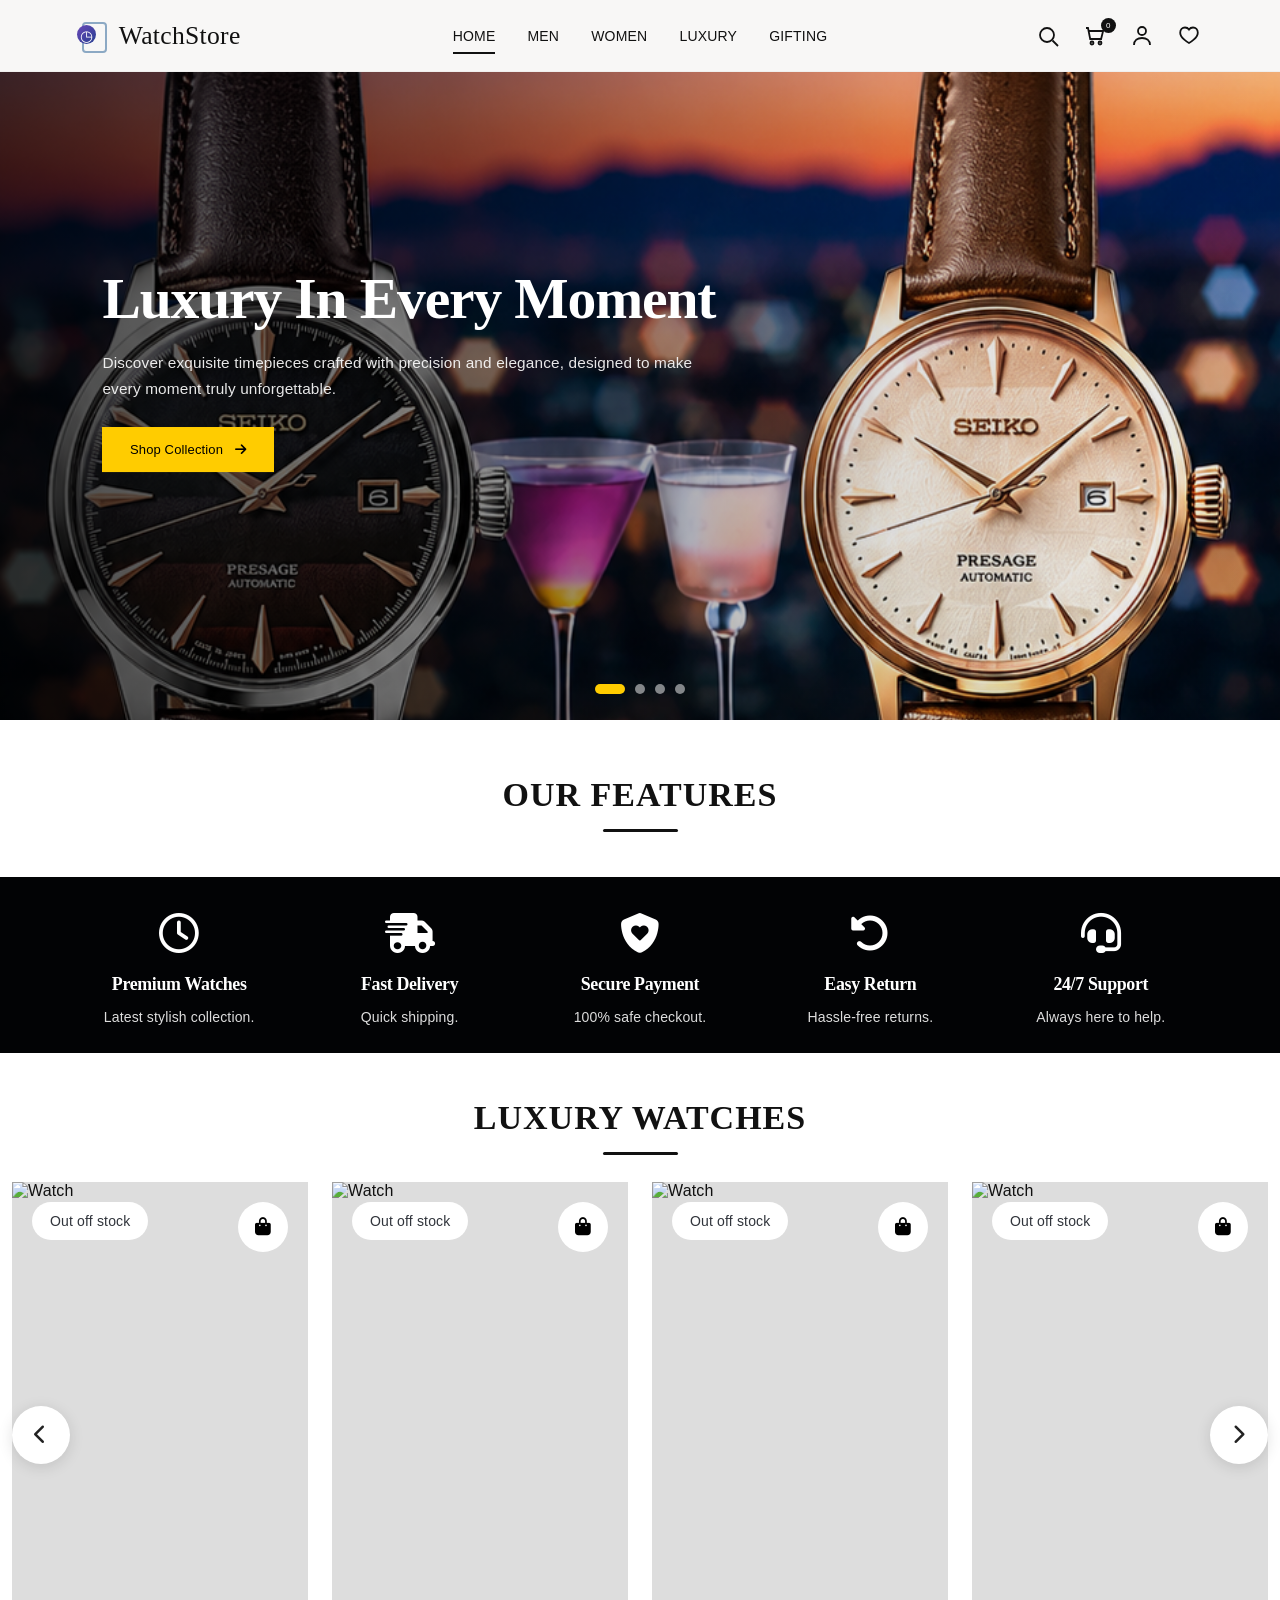
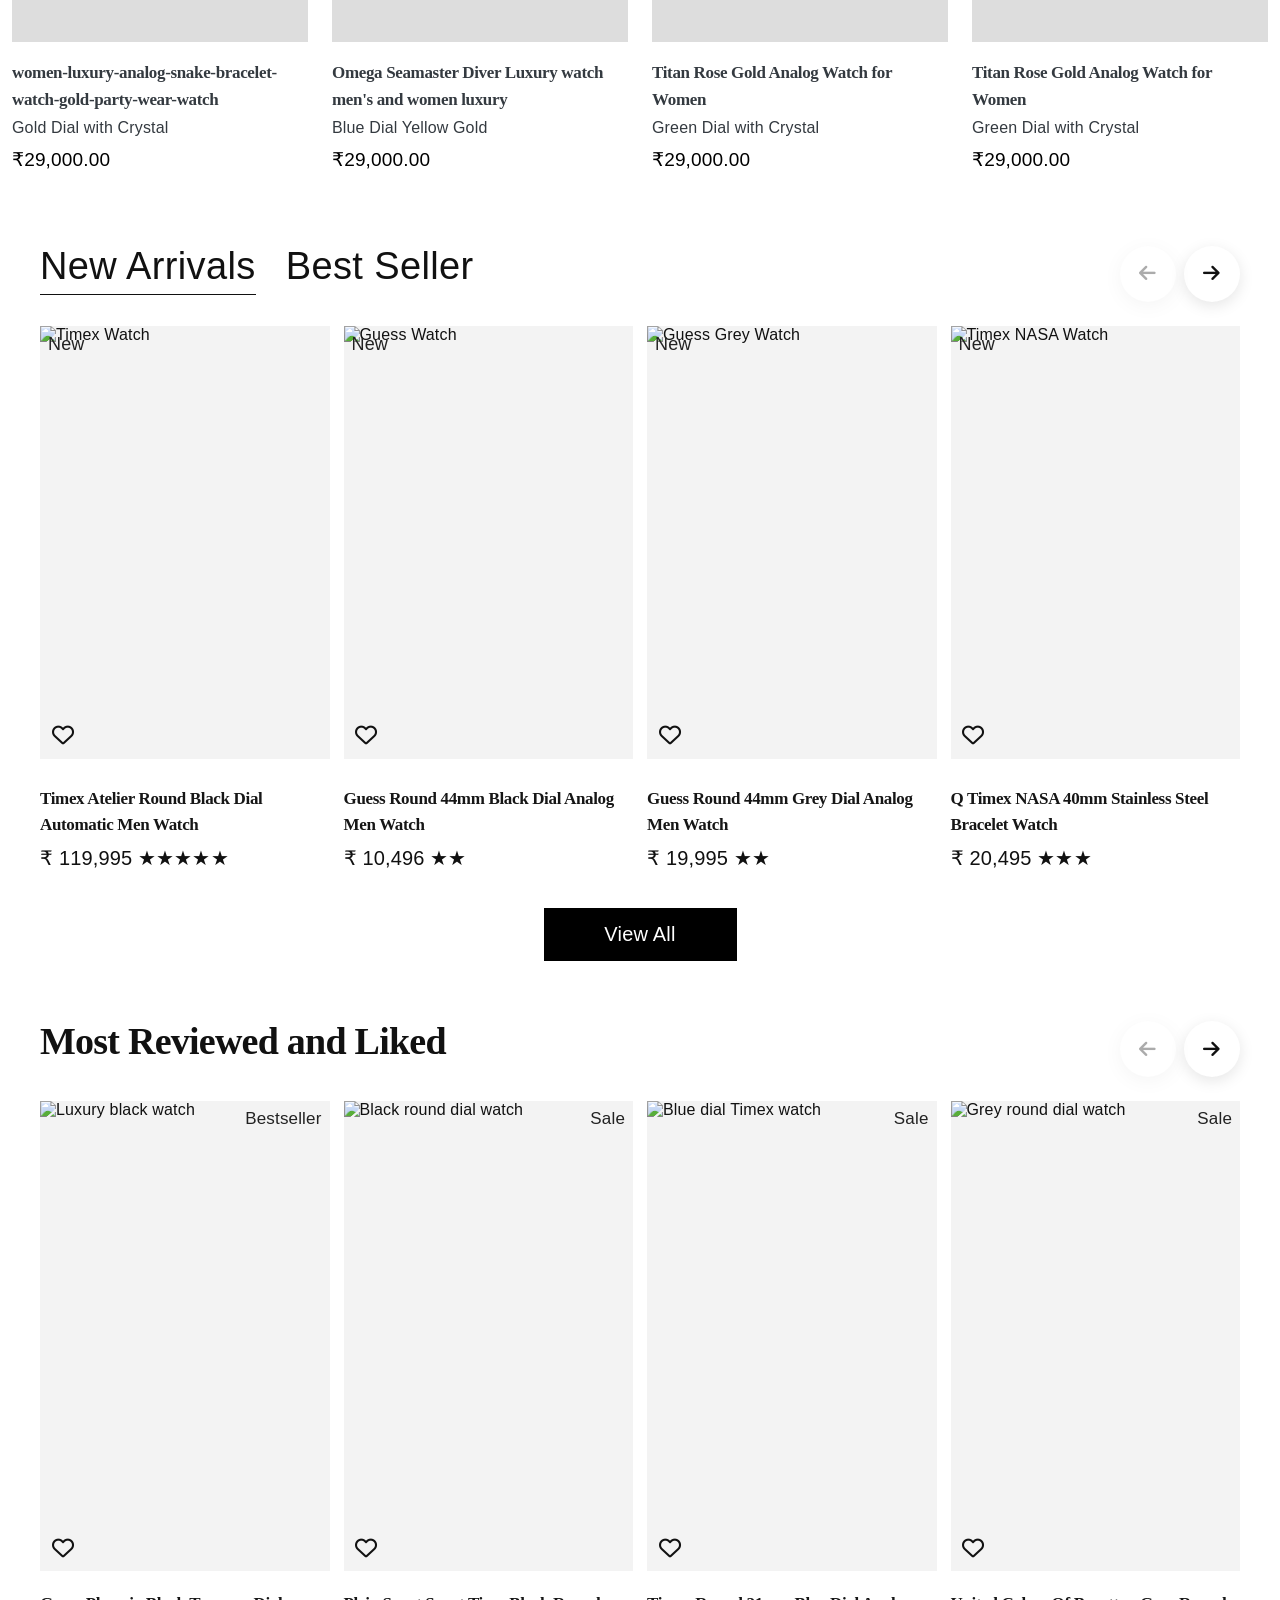
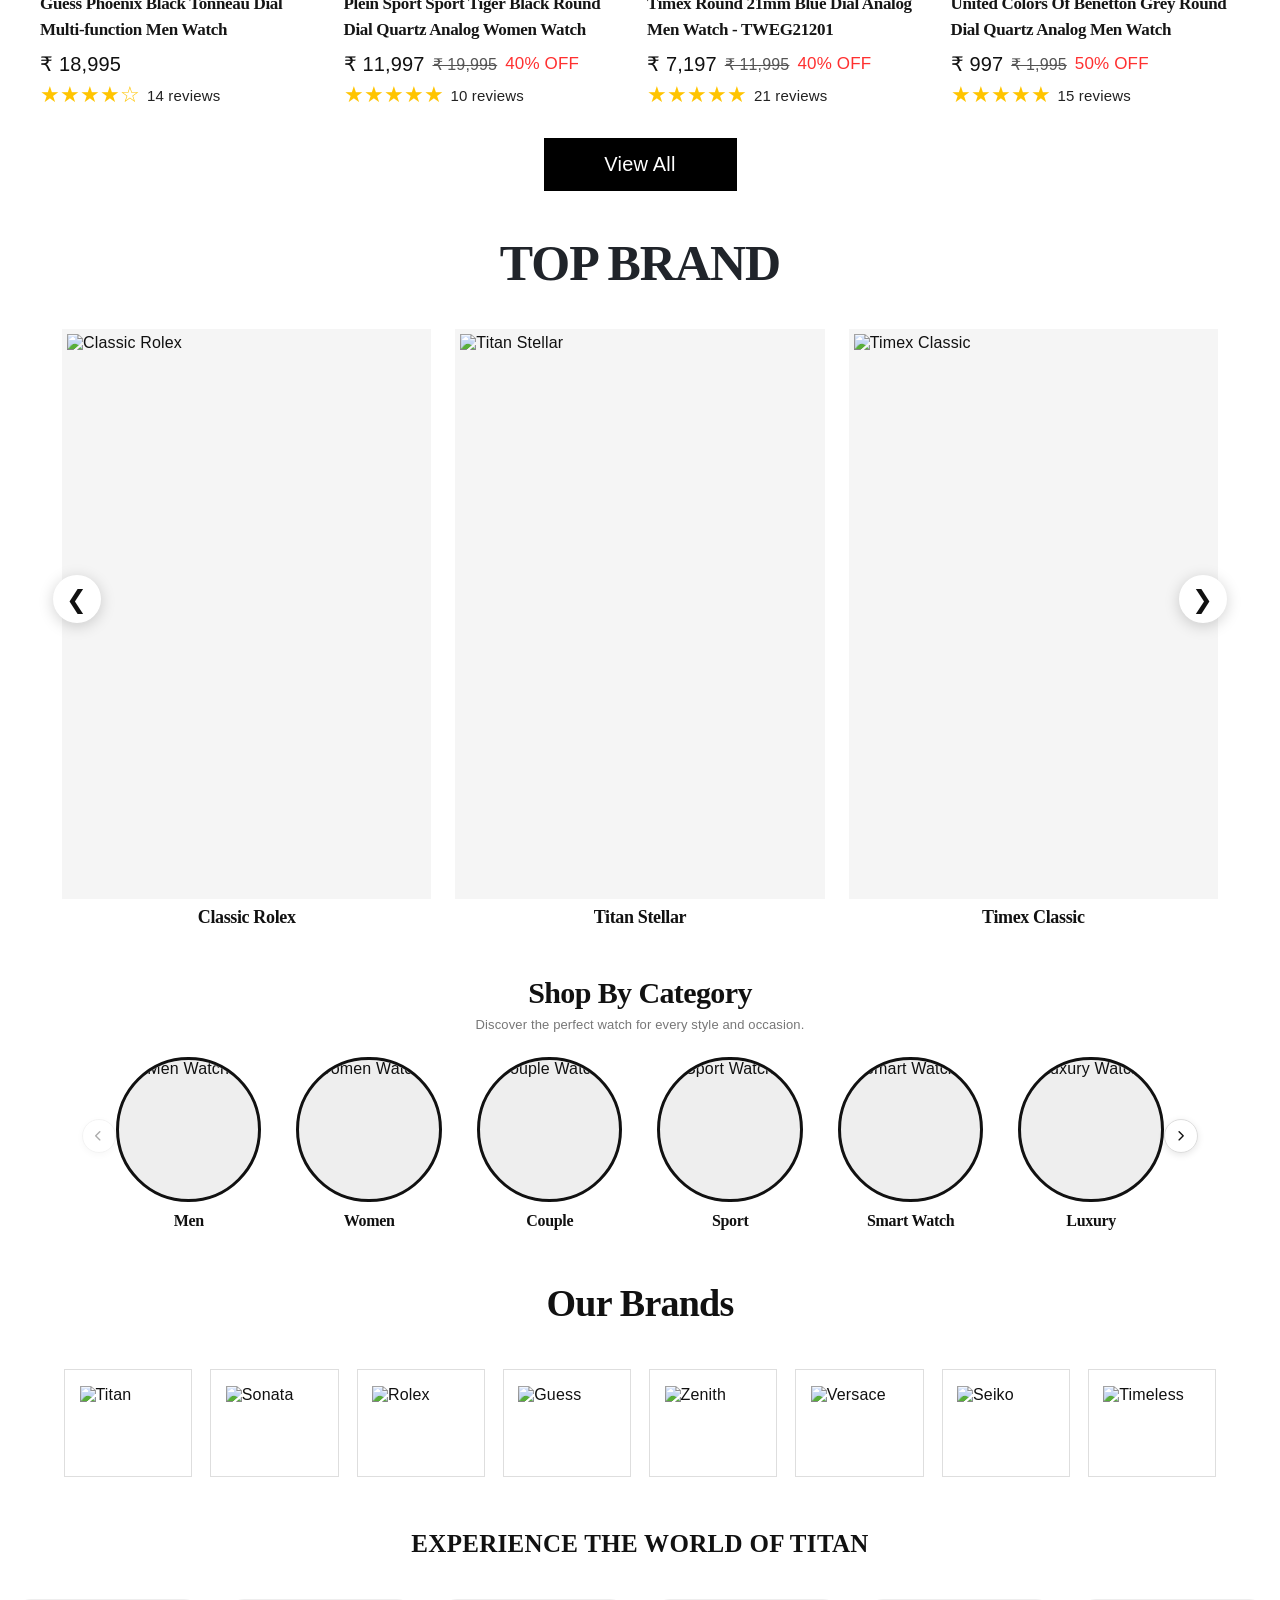
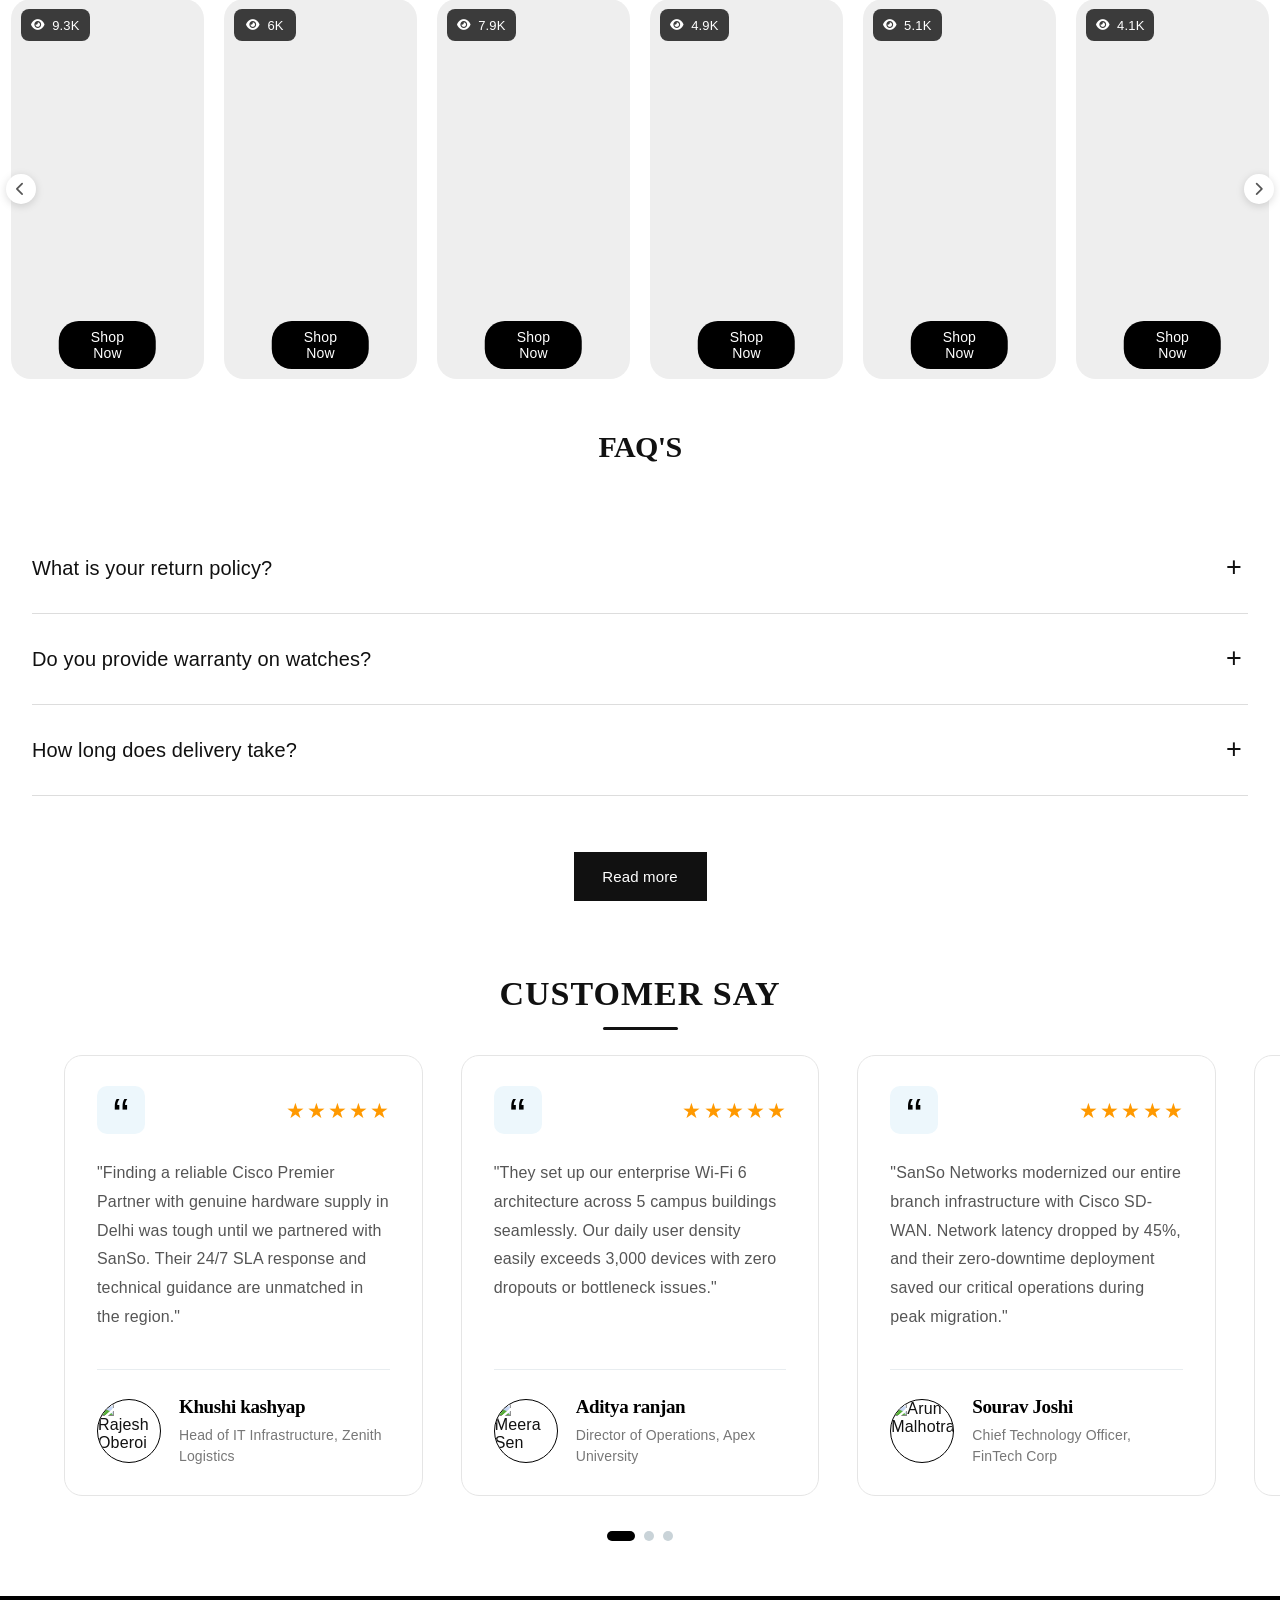
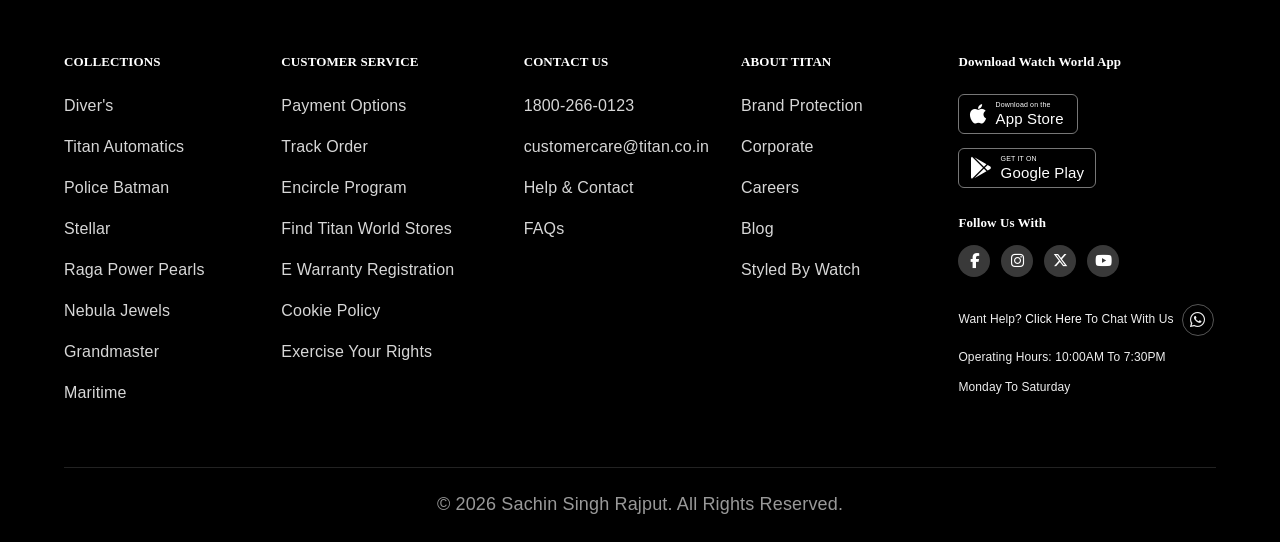
==== commit 0eaefb44: "added some new sections and images" ====
--- a/index.html
+++ b/index.html
@@ -533,18 +533,18 @@
                 <!-- Mobile: 767px tak -->
     <source 
         media="(max-width: 767px)" 
-        srcset="image-folder/four-banner.png"
+        srcset="image-folder/Couple-watch.png"
     >
 
     <!-- Tablet: 768px se 1024px -->
     <source 
         media="(min-width: 768px) and (max-width: 1024px)" 
-        srcset="image-folder/four-tablet.png"
+        srcset="image-folder/couple-desktop.png"
     >
 
     <!-- Laptop/Desktop: Default -->
     <img 
-        src="https://images.pexels.com/photos/11555146/pexels-photo-11555146.jpeg?cs=srgb&dl=pexels-jonathanborba-11555146.jpg&fm=jpg"
+        src="image-folder/couple-desktop.png"
         alt="Luxury Watch Collection"
     >
             </picture>
@@ -689,86 +689,76 @@
 
 
 
-
 <section class="new-arrivals-section scroll-reveal">
 
-       <div class="our-features-heading scroll-reveal">
-        <h2>NEW ARRIVALS</h2>
+    <div class="our-features-heading scroll-reveal">
+        <h2>LUXURY WATCHES</h2>
         <span></span>
     </div>
 
     <div class="product-carousel-wrapper">
-      
-        
 
         <!-- LEFT ARROW -->
-
         <button class="product-arrow product-prev">
             <i class="fa-solid fa-chevron-left"></i>
         </button>
 
 
-
         <!-- CAROUSEL VIEWPORT -->
-
         <div class="product-carousel-viewport">
 
-
+            <!-- CAROUSEL TRACK -->
             <div class="product-carousel-track">
 
 
                 <!-- PRODUCT 1 -->
-
                 <div class="product-card">
 
                     <div class="product-image">
 
                         <span class="product-badge">
-                            SALE
+                            Out off stock
                         </span>
 
                         <button class="product-bag">
                             <i class="fa-solid fa-bag-shopping"></i>
                         </button>
-
-                        <img
+                      
+                         <img
                             class="main-image"
-                            src="https://cdn1.ethoswatches.com/media/catalog/product/cache/6e5de5bc3d185d8179cdc7258143f41a/f/a/favre-leuba-sea-sky-reviva-l00-20212-112-02-105-multiple-1_1.jpg"
+                            src="https://rukminim2.flixcart.com/image/1536/1536/xif0q/watch/s/u/p/1-women-luxury-analog-snake-bracelet-watch-gold-party-wear-watch-original-imahnvdmybmbyd26.jpeg?q=90"
                             alt="Watch">
 
                         <img
                             class="hover-image"
-                            src="https://cdn1.ethoswatches.com/media/catalog/product/cache/6e5de5bc3d185d8179cdc7258143f41a/f/a/favre-leuba-sea-sky-reviva-l00-20212-112-02-105-large_1.jpg"
+                            src="https://rukminim2.flixcart.com/image/1536/1536/xif0q/watch/q/f/t/1-women-luxury-analog-snake-bracelet-watch-gold-party-wear-watch-original-imahnvdmz6zydwgn.jpeg?q=90"
                             alt="Watch">
-
-                    </div>
-
-                    <h3>
-                        Rolex Day-Date Green Yellow Gold 40mm
-                    </h3>
+                       
+
+                    </div>
+
+                    <h3>women-luxury-analog-snake-bracelet-watch-gold-party-wear-watch</h3>
 
                     <p class="product-subtitle">
-                        Stella Green Rare 2025 unworn
+                        Gold Dial with Crystal
                     </p>
 
                     <div class="product-bottom">
 
                         <span class="product-price">
-                            ₹45,000.00 
+                            ₹29,000.00
                         </span>
 
                         <span class="product-stars">
-                            ★ ★
-                        </span>
-
-                    </div>
-
-                </div>
-
+                            <!-- ★ ★ -->
+                        </span>
+
+                    </div>
+
+                </div>
 
 
                 <!-- PRODUCT 2 -->
-
                 <div class="product-card">
 
                     <div class="product-image">
@@ -783,6 +773,374 @@
 
                         <img
                             class="main-image"
+                            src="https://www.coveted.com/_next/image?url=https%3A%2F%2Fassets.coveted.com%2Fwatches%2Fimages%2Funmapped%2Fv1%2Fgenerated%2Fu2net_final_1729243155_8a86d54bff_omega-seamaster-diver-300m-co-axial-master-chronometer-42-mm-21022422003002-c1e612.png&w=750&q=60"
+                            alt="Watch">
+
+                        <img
+                            class="hover-image"
+                            src="https://www.coveted.com/_next/image?url=https%3A%2F%2Fassets.coveted.com%2Fwatches%2Fimages%2Funmapped%2Fu2net_final_1729243155_8a86d54bff_omega-seamaster-diver-300m-co-axial-master-chronometer-42-mm-21022422003002-c1e612_v1_rright_zin.png&w=750&q=60"
+                            alt="Watch">
+
+                    </div>
+
+                    <h3>Omega Seamaster Diver Luxury watch men's and women luxury </h3>
+
+                    <p class="product-subtitle">
+                       Blue Dial Yellow Gold
+                    </p>
+
+                    <div class="product-bottom">
+
+                        <span class="product-price">
+                            ₹29,000.00
+                        </span>
+
+                        <span class="product-stars">
+                            <!-- ★ ★ -->
+                        </span>
+
+                    </div>
+
+                </div>
+
+
+                <!-- PRODUCT 3 -->
+                <div class="product-card">
+
+                    <div class="product-image">
+
+                        <span class="product-badge">
+                            Out off stock
+                        </span>
+
+                        <button class="product-bag">
+                            <i class="fa-solid fa-bag-shopping"></i>
+                        </button>
+
+                        <img
+                            class="main-image"
+                            src="https://in.danielwellington.com/cdn/shop/files/xiz87qlockz7p6p8oicc.jpg?v=1757580168"
+                            alt="Watch">
+
+                        <img
+                            class="hover-image"
+                            src="https://in.danielwellington.com/cdn/shop/files/cz66p1xucgdsufttjczp.png?v=1757580168"
+                            alt="Watch">
+
+                    </div>
+
+                    <h3>Titan Rose Gold Analog Watch for Women</h3>
+
+                    <p class="product-subtitle">
+                        Green Dial with Crystal
+                    </p>
+
+                    <div class="product-bottom">
+
+                        <span class="product-price">
+                            ₹29,000.00
+                        </span>
+
+                        <span class="product-stars">
+                            <!-- ★ ★ -->
+                        </span>
+
+                    </div>
+
+                </div>
+
+
+                <!-- PRODUCT 4 -->
+                <div class="product-card">
+
+                    <div class="product-image">
+
+                        <span class="product-badge">
+                            Out off stock
+                        </span>
+
+                        <button class="product-bag">
+                            <i class="fa-solid fa-bag-shopping"></i>
+                        </button>
+
+                        <img
+                            class="main-image"
+                            src="https://amsterdamvintagewatches.com/wp-content/uploads/2020/03/AVW-Cartier-Vendome-1.jpg"
+                            alt="Watch">
+
+                        <img
+                            class="hover-image"
+                            src="https://amsterdamvintagewatches.com/wp-content/uploads/2020/03/AVW-Cartier-Vendome-2-1024x1024.jpg"
+                            alt="Watch">
+
+                    </div>
+
+                    <h3>Titan Rose Gold Analog Watch for Women</h3>
+
+                    <p class="product-subtitle">
+                        Green Dial with Crystal
+                    </p>
+
+                    <div class="product-bottom">
+
+                        <span class="product-price">
+                            ₹29,000.00
+                        </span>
+
+                        <span class="product-stars">
+                            <!-- ★ ★ -->
+                        </span>
+
+                    </div>
+
+                </div>
+
+
+                <!-- PRODUCT 5 -->
+                <div class="product-card">
+
+                    <div class="product-image">
+
+                        <span class="product-badge">
+                            Out off stock
+                        </span>
+
+                        <button class="product-bag">
+                            <i class="fa-solid fa-bag-shopping"></i>
+                        </button>
+
+                        <img
+                            class="main-image"
+                            src="https://theholistik.com/cdn/shop/files/Velmore-mens-watch-black-silver-model-5.webp?v=1776773844&width=823"
+                            alt="Watch">
+
+                        <img
+                            class="hover-image"
+                            src="https://theholistik.com/cdn/shop/files/Velmore-mens-watch-black-silver-1.webp?v=1776773422&width=823"
+                            alt="Watch">
+
+                    </div>
+
+                    <h3>Velmore Watch for Men | Stylish Metal Strap | Day-Date </h3>
+
+                    <p class="product-subtitle">
+                        Roman Dial Formal & Casual
+                    </p>
+
+                    <div class="product-bottom">
+
+                        <span class="product-price">
+                            ₹29,000.00
+                        </span>
+
+                        <span class="product-stars">
+                            <!-- ★ ★ -->
+                        </span>
+
+                    </div>
+
+                </div>
+
+
+                <!-- PRODUCT 6 -->
+                <div class="product-card">
+
+                    <div class="product-image">
+
+                        <span class="product-badge">
+                            Out off stock
+                        </span>
+
+                        <button class="product-bag">
+                            <i class="fa-solid fa-bag-shopping"></i>
+                        </button>
+
+                        <img
+                            class="main-image"
+                            src="https://www.fhinds.co.uk/Assets/Images/Components/ThreeColumn/Citizen%20SS26%20Landing%20Page%20Image%203%20720x720px_2026085-081758.jpg"
+                            alt="Watch">
+
+                        <img
+                            class="hover-image"
+                            src="https://longislandwatch.com/cdn/shop/files/NJ0232-53X_0001_02__90856.1773666804.1280.1280.jpg?v=1779791693&width=800"
+                            alt="Watch">
+
+                    </div>
+
+                    <h3>Titan Rose Gold Analog Watch for Women</h3>
+
+                    <p class="product-subtitle">
+                        Green Dial with Crystal
+                    </p>
+
+                    <div class="product-bottom">
+
+                        <span class="product-price">
+                            ₹29,000.00
+                        </span>
+
+                        <span class="product-stars">
+                            <!-- ★ ★ -->
+                        </span>
+
+                    </div>
+
+                </div>
+
+
+                <!-- PRODUCT 7 -->
+                <div class="product-card">
+
+                    <div class="product-image">
+
+                        <span class="product-badge">
+                            Out off stock
+                        </span>
+
+                        <button class="product-bag">
+                            <i class="fa-solid fa-bag-shopping"></i>
+                        </button>
+
+                        <img
+                            class="main-image"
+                            src="https://www.ssongwatches.com/cdn/shop/files/Breguet-Classique-Chronograph-5237-WG_0128_Layer-86.png?v=1743659216"
+                            alt="Watch">
+
+                        <img
+                            class="hover-image"
+                            src="https://www.ssongwatches.com/cdn/shop/files/Breguet-Classique-Chronograph-5237-WG_0132_Layer-82.png?v=1743659216"
+                            alt="Watch">
+
+                    </div>
+
+                    <h3>Titan Rose Gold Analog Watch for Women</h3>
+
+                    <p class="product-subtitle">
+                        Green Dial with Crystal
+                    </p>
+
+                    <div class="product-bottom">
+
+                        <span class="product-price">
+                            ₹29,000.00
+                        </span>
+
+                        <span class="product-stars">
+                            <!-- ★ ★ -->
+                        </span>
+
+                    </div>
+
+                </div>
+
+
+                <!-- PRODUCT 8 -->
+                <div class="product-card">
+
+                    <div class="product-image">
+
+                        <span class="product-badge">
+                            Out off stock
+                        </span>
+
+                        <button class="product-bag">
+                            <i class="fa-solid fa-bag-shopping"></i>
+                        </button>
+
+                        <img
+                            class="main-image"
+                            src="https://watchesbysjx.com/wp-content/uploads/2016/07/Bell-Ross-Vintage-BR-126-Aeronavale.jpg"
+                            alt="Watch">
+
+                        <img
+                            class="hover-image"
+                            src="https://watchesbysjx.com/wp-content/uploads/2016/07/Bell-Ross-Vintage-BR-126-Aeronavale-1.jpg"
+                            alt="Watch">
+
+                    </div>
+
+                    <h3>Titan Rose Gold Analog Watch for Women</h3>
+
+                    <p class="product-subtitle">
+                        Green Dial with Crystal
+                    </p>
+
+                    <div class="product-bottom">
+
+                        <span class="product-price">
+                            ₹29,000.00
+                        </span>
+
+                        <span class="product-stars">
+                            <!-- ★ ★ -->
+                        </span>
+
+                    </div>
+
+                </div>
+
+
+                <!-- PRODUCT 9 -->
+                <div class="product-card">
+
+                    <div class="product-image">
+
+                        <span class="product-badge">
+                            Out off stock
+                        </span>
+
+                        <button class="product-bag">
+                            <i class="fa-solid fa-bag-shopping"></i>
+                        </button>
+
+                        <img
+                            class="main-image"
+                            src="image-folder/zenith-boy.png"
+                            alt="Watch">
+                        <img
+                            class="hover-image"
+                            src="image-folder/zenith-watch.png
+"
+                            alt="Watch">
+
+                    </div>
+
+                    <h3>Titan Rose Gold Analog Watch for Women</h3>
+
+                    <p class="product-subtitle">
+                        Green Dial with Crystal
+                    </p>
+
+                    <div class="product-bottom">
+
+                        <span class="product-price">
+                            ₹29,000.00
+                        </span>
+
+                        <span class="product-stars">
+                            <!-- ★ ★ -->
+                        </span>
+
+                    </div>
+
+                </div>
+
+
+                <!-- PRODUCT 10 -->
+                <div class="product-card">
+
+                    <div class="product-image">
+
+                        <span class="product-badge">
+                            Out off stock
+                        </span>
+
+                        <button class="product-bag">
+                            <i class="fa-solid fa-bag-shopping"></i>
+                        </button>
+
+                        <img
+                            class="main-image"
                             src="https://in.danielwellington.com/cdn/shop/files/lylxyfhpcym913uhjz50.png?v=1788245592"
                             alt="Watch">
 
@@ -793,9 +1151,7 @@
 
                     </div>
 
-                    <h3>
-                        Titan Rose Gold Analog Watch for Women
-                    </h3>
+                    <h3>Titan Rose Gold Analog Watch for Women</h3>
 
                     <p class="product-subtitle">
                         Green Dial with Crystal
@@ -808,23 +1164,21 @@
                         </span>
 
                         <span class="product-stars">
-                            ★ ★
-                        </span>
-
-                    </div>
-
-                </div>
-
-
-
-                <!-- PRODUCT 3 -->
-
+                            <!-- ★ ★ -->
+                        </span>
+
+                    </div>
+
+                </div>
+
+
+                <!-- PRODUCT 11 -->
                 <div class="product-card">
 
                     <div class="product-image">
 
                         <span class="product-badge">
-                            Sale
+                            Out off stock
                         </span>
 
                         <button class="product-bag">
@@ -833,430 +1187,101 @@
 
                         <img
                             class="main-image"
-                            src="https://cdn1.ethoswatches.com/media/catalog/product/cache/6e5de5bc3d185d8179cdc7258143f41a/o/r/oris-big-crown-01-754-7785-4068-set-multiple-2.jpg"
+                            src="https://www.argoswatch.in/cdn/shop/files/cys-brown.jpg?v=1771495567&width=990"
                             alt="Watch">
 
                         <img
                             class="hover-image"
-                            src="https://cdn1.ethoswatches.com/media/catalog/product/cache/6e5de5bc3d185d8179cdc7258143f41a/o/r/oris-big-crown-01-754-7785-4068-set-multiple-1.jpg"
+                            src="https://www.argoswatch.in/cdn/shop/files/ibs-leather-ivory.jpg?v=1771495572"
                             alt="Watch">
 
                     </div>
 
-                    <h3>
-                        Sonata Quartz Analog With Champagne Dial
-                    </h3>
+                    <h3>Titan Rose Gold Analog Watch for Women</h3>
 
                     <p class="product-subtitle">
-                        Watch For Men - NT7023YM02
+                        Green Dial with Crystal
                     </p>
 
                     <div class="product-bottom">
 
                         <span class="product-price">
-                            ₹1,395.00
+                            ₹29,000.00
                         </span>
 
                         <span class="product-stars">
-                            ★ ★ ★
-                        </span>
-
-                    </div>
-
-                </div>
-
-
-
-                <!-- PRODUCT 4 -->
-
+                            <!-- ★ ★ -->
+                        </span>
+
+                    </div>
+
+                </div>
+
+
+                <!-- PRODUCT 12 -->
                 <div class="product-card">
 
                     <div class="product-image">
 
                         <span class="product-badge">
-                            25% OFF
+                            Out off stock
                         </span>
 
                         <button class="product-bag">
                             <i class="fa-solid fa-bag-shopping"></i>
                         </button>
 
-                        <img
+
+                         <img
                             class="main-image"
-                            src="https://in.danielwellington.com/cdn/shop/products/bf1d4c7aa29b4e629b87fefae75d444eda8a7ee3.png?v=1679929591"
+                            src="https://premiumcollections.co.in/cdn/shop/files/file_00000000cc5071fab60279c4686d7042.png?v=1778909538&width=823"
                             alt="Watch">
 
                         <img
                             class="hover-image"
-                            src="https://in.danielwellington.com/cdn/shop/products/a2ff1cbe247505c988b7b0013bdf45a7d5af3204.png?v=1679929590"
+                            src="https://premiumcollections.co.in/cdn/shop/files/product_bcaaf49f-bd09-4cd6-9603-d1fc78c4dda4.jpg?v=1772354526&width=823"
                             alt="Watch">
 
-                    </div>
-
-                    <h3>
-                        RELÓGIO CRONOGRAFO CASUAL AÇO DOURADO
-                    </h3>
+
+                    </div>
+
+                    <h3>Divastri Fashionable Gold Snake Bracelet Watch for Girls</h3>
 
                     <p class="product-subtitle">
-                        <!-- Premium Luxury Collection -->
+                        Green Dial with Crystal
                     </p>
 
                     <div class="product-bottom">
 
                         <span class="product-price">
-                            ₹12,399.00
+                            ₹29,000.00
                         </span>
 
                         <span class="product-stars">
-                            ★ ★ ★
-                        </span>
-
-                    </div>
-
-                </div>
-
-
-
-                <!-- PRODUCT 5 -->
-
-                <div class="product-card">
-
-                    <div class="product-image">
-
-                        <span class="product-badge">
-                            NEW
-                        </span>
-
-                        <button class="product-bag">
-                            <i class="fa-solid fa-bag-shopping"></i>
-                        </button>
-
-                        <img class="main-image"
-                        src="https://in.danielwellington.com/cdn/shop/files/czbna1wo5yswfbuklvou.png?v=1788245591"
-                        alt="Watch">
-
-                        <img class="hover-image"
-                        src="https://in.danielwellington.com/cdn/shop/files/ydey1onoqrme0emarpts.png?v=1788245588"
-                        alt="Watch">
-
-                    </div>
-
-                    <h3>Classic Silver Luxury Watch</h3>
-
-                    <p class="product-subtitle">
-                        Modern Premium Design
-                    </p>
-
-                    <div class="product-bottom">
-
-                        <span class="product-price">₹8,999.00</span>
-
-                        <span class="product-stars">★ ★ ★</span>
-
-                    </div>
-
-                </div>
-
-
-
-                <!-- PRODUCT 6 -->
-
-                <div class="product-card">
-
-                    <div class="product-image">
-
-                        <span class="product-badge">SALE</span>
-
-                        <button class="product-bag">
-                            <i class="fa-solid fa-bag-shopping"></i>
-                        </button>
-
-                        <img class="main-image"
-                        src="https://in.danielwellington.com/cdn/shop/products/f1a9311fe72234c4593ee694e8d1cccc52b8be32.jpg?v=1679929768"
-                        alt="Watch">
-
-                        <img class="hover-image"
-                        src="https://in.danielwellington.com/cdn/shop/products/03cd951f8df2a0c9702ee6ea71a21049f69fd73d.png?v=1679929768"
-                        alt="Watch">
-
-                    </div>
-
-                    <h3>Elegant Black Dial Watch</h3>
-
-                    <p class="product-subtitle">
-                        Stylish Men's Collection
-                    </p>
-
-                    <div class="product-bottom">
-
-                        <span class="product-price">₹15,500.00</span>
-
-                        <span class="product-stars">★ ★</span>
-
-                    </div>
-
-                </div>
-
-
-
-                <!-- PRODUCT 7 -->
-
-                <div class="product-card">
-
-                    <div class="product-image">
-
-                        <span class="product-badge">30% OFF</span>
-
-                        <button class="product-bag">
-                            <i class="fa-solid fa-bag-shopping"></i>
-                        </button>
-
-                        <img class="main-image"
-                        src="https://in.danielwellington.com/cdn/shop/products/2055710823e191ea3f781fcfe544a727362d75ce.jpg?v=1679929701"
-                        alt="Watch">
-
-                        <img class="hover-image"
-                        src="https://in.danielwellington.com/cdn/shop/products/bd76d52db9166a0e26d3add4990b3371b541707d.png?v=1679929702"
-                        alt="Watch">
-
-                    </div>
-
-                    <h3>Premium Golden Watch</h3>
-
-                    <p class="product-subtitle">
-                        Exclusive Collection
-                    </p>
-
-                    <div class="product-bottom">
-
-                        <span class="product-price">₹19,999.00</span>
-
-                        <span class="product-stars">★ ★ ★</span>
-
-                    </div>
-
-                </div>
-
-
-
-                <!-- PRODUCT 8 -->
-
-                <div class="product-card">
-
-                    <div class="product-image">
-
-                        <span class="product-badge">SALE</span>
-
-                        <button class="product-bag">
-                            <i class="fa-solid fa-bag-shopping"></i>
-                        </button>
-
-                        <img class="main-image"
-                        src="https://danielklein.in/cdn/shop/files/GreenWatch.jpg?v=1776660816&width=1780"
-                        alt="Watch">
-
-                        <img class="hover-image"
-                        src="https://danielklein.in/cdn/shop/files/DKPOST2.jpg?v=1776660839&width=1780"
-                        alt="Watch">
-
-                    </div>
-
-                    <h3>Diamond Style Ladies Watch</h3>
-
-                    <p class="product-subtitle">
-                        Elegant Fashion Collection
-                    </p>
-
-                    <div class="product-bottom">
-
-                        <span class="product-price">₹22,500.00</span>
-
-                        <span class="product-stars">★ ★ ★</span>
-
-                    </div>
-
-                </div>
-
-
-
-                <!-- PRODUCT 9 -->
-
-                <div class="product-card">
-
-                    <div class="product-image">
-
-                        <span class="product-badge">NEW</span>
-
-                        <button class="product-bag">
-                            <i class="fa-solid fa-bag-shopping"></i>
-                        </button>
-
-                        <img class="main-image"
-                        src="https://m.media-amazon.com/images/I/61Y5ZJnRTzL._SX679_.jpg"
-                        alt="Watch">
-
-                        <img class="hover-image"
-                        src="https://m.media-amazon.com/images/I/71yf-6Jr9gL._SX679_.jpg"
-                        alt="Watch">
-
-                    </div>
-
-                    <h3>Luxury Automatic Watch</h3>
-
-                    <p class="product-subtitle">
-                        Premium Men's Watch
-                    </p>
-
-                    <div class="product-bottom">
-
-                        <span class="product-price">₹35,000.00</span>
-
-                        <span class="product-stars">★ ★ ★</span>
-
-                    </div>
-
-                </div>
-
-
-
-                <!-- PRODUCT 10 -->
-
-                <div class="product-card">
-
-                    <div class="product-image">
-
-                        <span class="product-badge">20% OFF</span>
-
-                        <button class="product-bag">
-                            <i class="fa-solid fa-bag-shopping"></i>
-                        </button>
-
-                        <img class="main-image"
-                        src="https://m.media-amazon.com/images/I/71NghPubrqL._SX679_.jpg"
-                        alt="Watch">
-
-                        <img class="hover-image"
-                        src="https://m.media-amazon.com/images/I/71wl3yJ0jkL._SX679_.jpg"
-                        alt="Watch">
-
-                    </div>
-
-                    <h3>Rose Gold Fashion Watch</h3>
-
-                    <p class="product-subtitle">
-                        Women's Special Collection
-                    </p>
-
-                    <div class="product-bottom">
-
-                        <span class="product-price">₹18,500.00</span>
-
-                        <span class="product-stars">★ ★</span>
-
-                    </div>
-
-                </div>
-
-
-
-                <!-- PRODUCT 11 -->
-
-                <div class="product-card">
-
-                    <div class="product-image">
-
-                        <span class="product-badge">SALE</span>
-
-                        <button class="product-bag">
-                            <i class="fa-solid fa-bag-shopping"></i>
-                        </button>
-
-                        <img class="main-image"
-                        src="https://m.media-amazon.com/images/I/71FLLRaK0TL._SX679_.jpg"
-                        alt="Watch">
-
-                        <img class="hover-image"
-                        src="https://m.media-amazon.com/images/I/71p+GgljkWL._SX679_.jpg"
-                        alt="Watch">
-
-                    </div>
-
-                    <h3>Luxury Steel Wrist Watch</h3>
-
-                    <p class="product-subtitle">
-                        Everyday Classic Style
-                    </p>
-
-                    <div class="product-bottom">
-
-                        <span class="product-price">₹11,999.00</span>
-
-                        <span class="product-stars">★ ★ ★</span>
-
-                    </div>
-
-                </div>
-
-
-
-                <!-- PRODUCT 12 -->
-
-                <div class="product-card">
-
-                    <div class="product-image">
-
-                        <span class="product-badge">BEST SELLER</span>
-
-                        <button class="product-bag">
-                            <i class="fa-solid fa-bag-shopping"></i>
-                        </button>
-
-                        <img class="main-image"
-                        src="https://ad.kapoorwatch.com/content/images/product/WGBB0062-700.webp"
-                        alt="Watch">
-
-                        <img class="hover-image"
-                        src="https://ad.kapoorwatch.com/content/images/product/WGBB0062-4-700.webp"
-                        alt="Watch">
-
-                    </div>
-
-                    <h3>Premium Chronograph Watch</h3>
-
-                    <p class="product-subtitle">
-                        Signature Luxury Edition
-                    </p>
-
-                    <div class="product-bottom">
-
-                        <span class="product-price">₹27,500.00</span>
-
-                        <span class="product-stars">★ ★ ★</span>
-
-                    </div>
-
-                </div>
-
-
-            </div>
-
-        </div>
-
+                            <!-- ★ ★ -->
+                        </span>
+
+                    </div>
+
+                </div>
+
+
+            </div>
+            <!-- CAROUSEL TRACK END -->
+
+        </div>
+        <!-- CAROUSEL VIEWPORT END -->
 
 
         <!-- RIGHT ARROW -->
-
         <button class="product-arrow product-next">
             <i class="fa-solid fa-chevron-right"></i>
         </button>
 
-
     </div>
+    <!-- CAROUSEL WRAPPER END -->
 
 </section>
-
-<!-- ================= NEW ARRIVALS END ================= -->
-
 
 
 <!-- NEW ARRIVALS BEST SELLER START -->
@@ -1355,13 +1380,13 @@
 
                         <img
                             class="watch-img-main"
-                            src="https://m.media-amazon.com/images/I/81ieeJoiVnL._AC_UY1000_.jpg"
+                            src="https://www.tissotwatches.com/dw/image/v2/BKKD_PRD/on/demandware.static/-/Sites-Tissot-Catalogue/default/dw0e12cbac/product-pictures/d86b890e-c6c0-4db4-99dc-2588f58eb871_T120-210-21-051-00_shadow.png?sm=cut&sw=1000&sh=1000,gravity=center"
                             alt="Guess Watch"
                         >
 
                         <img
                             class="watch-img-hover"
-                            src=" https://www.oyegifts.com/cdn/shop/files/Classy_Timex_Analog_Mens_Watch1.jpg?v=1773750764&width=1620"
+                            src="https://cdn4.ethoswatches.com/the-watch-guide/wp-content/uploads/2025/02/Tissot-Watches-In-India-2.jpg?tr=q-70"
                             alt="Guess Watch"
                         >
                           
@@ -1501,13 +1526,13 @@
 
                         <img
                             class="watch-img-main"
-                            src=" https://cdn1.ethoswatches.com/media/catalog/product/cache/6e5de5bc3d185d8179cdc7258143f41a/t/i/tissot-t-classic-t006-407-33-093-00-large.jpg"
+                            src="https://b0650f7f058d5f70d743-97d5bb3f4194bc3eff7a94253e4a4e28.ssl.cf1.rackcdn.com/108459_alt_2605.jpg"
                             alt="Luxury Watch"
                         >
 
                         <img
                             class="watch-img-hover"
-                            src="https://cdn1.ethoswatches.com/media/catalog/product/cache/6e5de5bc3d185d8179cdc7258143f41a/t/i/tissot-t-classic-t006-407-33-093-00-multiple-1.jpg"
+                            src="https://monochrome-watches.com/app/uploads/2025/05/Angelus-Chronographe-Telemetre-Monopusher-37mm-review-10.jpg"
                             alt="Luxury Watch"
                         >
                     </div>
@@ -1554,13 +1579,13 @@
 
                         <img
                             class="watch-img-main"
-                            src="https://hips.hearstapps.com/hmg-prod/images/1c746f04-4bb3-4393-9e9b-a23054c646fd.jpg?resize=980:*"
+                            src="https://ad.kapoorwatch.com/content/images/product/210.32.42.20.01.006-700.webp"
                             alt="Best Seller Watch"
                         >
 
                         <img
                             class="watch-img-hover"
-                            src="https://hips.hearstapps.com/hmg-prod/images/551813e0-1346-4a38-ad36-0e547bae7043.jpg?resize=980:*"
+                            src="https://klocksalongen.com/cdn/shop/files/09C998FF-FEB9-4020-B56B-A99BC3AD7916.jpg?v=1772133593&width=5000"
                             alt="Best Seller Watch"
                         >
 
@@ -1609,13 +1634,13 @@
 
                         <img
                             class="watch-img-main"
-                            src="https://ad.kapoorwatch.com/content/images/product/WGBB0062-700.webp"
+                            src="https://artoftimeindia.com/cdn/shop/files/WSBB0029-1-Background-Removed_600x.png?v=1754368201"
                             alt="Best Seller Watch"
                         >
 
                         <img
                             class="watch-img-hover"
-                            src="https://ad.kapoorwatch.com/content/images/product/WGBB0062-4-700.webp"
+                            src="https://watchtown.in/wp-content/uploads/2025/10/Cartier-Tourbillon-Sun-Moon-White-Dial-2-watchtown.jpg"
                             alt="Best Seller Watch"
                         >
 
@@ -1652,13 +1677,13 @@
 
                         <img
                             class="watch-img-main"
-                            src="https://m.media-amazon.com/images/I/71i-30BUsgL._SX569_.jpg"
+                            src="https://longislandwatch.com/cdn/shop/files/NJ0232-53X_0000_01__26313.1773666804.1280.1280.jpg?v=1779791693&width=800"
                             alt="Best Seller Watch"
                         >
 
                         <img
                             class="watch-img-hover"
-                            src="https://m.media-amazon.com/images/I/816BApZipaL._SY741_.jpg"
+                            src="https://longislandwatch.com/cdn/shop/files/NJ0232-53X_0001_02__90856.1773666804.1280.1280.jpg?v=1779791693&width=800"
                             alt="Best Seller Watch"
                         >
 
@@ -1702,13 +1727,13 @@
 
                         <img
                             class="watch-img-main"
-                            src="https://knar.com/cdn/shop/files/MIDO_Multifort_TV_Big_Date_M0495263304100_01.jpg?v=1777910221&width=800"
+                            src="https://assets.myntassets.com/h_720,q_90,w_540/v1/assets/images/2026/JUNE/12/p3OCde7f_e023c43a13964acc895b7db088346264.jpg"
                             alt="Best Seller Watch"
                         >
 
                         <img
                             class="watch-img-hover"
-                            src="https://knar.com/cdn/shop/files/MIDO_Multifort_TV_Big_Date_M0495263304100_02.jpg?v=1777910221&width=800"
+                            src="https://assets.myntassets.com/h_720,q_90,w_540/v1/assets/images/2026/JUNE/12/Dwnb8u8K_3d7b913444be432abd99298343081169.jpg"
                             alt="Best Seller Watch"
                         >
 
@@ -1757,13 +1782,13 @@
 
                         <img
                             class="watch-img-main"
-                            src="https://m.media-amazon.com/images/I/61g6k6gMhTL._SX679_.jpg"
+                            src="https://www.justwatches.com/cdn/shop/files/PSNBA0223_4.jpg?v=1734689256&width=3000"
                             alt="Best Seller Watch"
                         >
 
                         <img
                             class="watch-img-hover"
-                            src="https://m.media-amazon.com/images/I/41ZU6z4IN5L._SX679_.jpg"
+                            src="https://www.justwatches.com/cdn/shop/files/PSNBA0223.png?v=1734689256&width=3000"
                             alt="Best Seller Watch"
                         >
 
@@ -1871,7 +1896,7 @@
                     <!-- MAIN IMAGE -->
                     <img
                         class="reviewed-watch-img-main"
-                        src="https://hips.hearstapps.com/hmg-prod/images/1c746f04-4bb3-4393-9e9b-a23054c646fd.jpg?resize=980:*"
+                        src="https://img01.ztat.net/article/spp-media-p1/637dafe14fea4fdab5a5a58e7e0e0c18/5a66c56eb67c41bfb24406c0090d8983.jpg?imwidth=1800&filter=packshot"
                         alt="Luxury black watch"
                     >
 
@@ -1879,7 +1904,7 @@
                     <!-- HOVER IMAGE -->
                     <img
                         class="reviewed-watch-img-hover"
-                        src="https://hips.hearstapps.com/hmg-prod/images/551813e0-1346-4a38-ad36-0e547bae7043.jpg?resize=980:*"
+                        src="https://img01.ztat.net/article/spp-media-p1/5886b66b8fba4c7c87d23ea4f2dc7d17/95fcfeb45ddb449f82fe8c24c06890b2.jpg?imwidth=1800"
                         alt="Luxury black watch alternate view"
                     >
 
@@ -1939,13 +1964,13 @@
 
                     <img
                         class="reviewed-watch-img-main"
-                        src="https://ad.kapoorwatch.com/content/images/product/WGBB0062-700.webp"
+                        src="https://watchesbysjx.com/wp-content/uploads/2017/08/Longines-Avigation-BigEye-chronograph-01.jpg"
                         alt="Black round dial watch"
                     >
 
                     <img
                         class="reviewed-watch-img-hover"
-                        src="https://ad.kapoorwatch.com/content/images/product/WGBB0062-4-700.webp"
+                        src="https://watchesbysjx.com/wp-content/uploads/2017/08/Longines-Avigation-BigEye-chronograph-03.jpg"
                         alt="Black round dial watch alternate view"
                     >
 
@@ -2018,13 +2043,13 @@
 
                     <img
                         class="reviewed-watch-img-main"
-                        src="https://m.media-amazon.com/images/I/71i-30BUsgL._SX569_.jpg"
+                        src="https://monochrome-watches.com/app/uploads/2026/08/2026-Daniel-Roth-Extra-Plat-Rose-Gold-Gilt-review-7-2048x2048.jpg"
                         alt="Blue dial Timex watch"
                     >
 
                     <img
                         class="reviewed-watch-img-hover"
-                        src="https://m.media-amazon.com/images/I/816BApZipaL._SY741_.jpg"
+                        src="https://monochrome-watches.com/app/uploads/2026/08/2026-Daniel-Roth-Extra-Plat-Rose-Gold-Gilt-review-5-2048x2048.jpg"
                         alt="Blue dial Timex watch alternate view"
                     >
 
@@ -2098,13 +2123,13 @@
 
                     <img
                         class="reviewed-watch-img-main"
-                        src="https://m.media-amazon.com/images/I/61g6k6gMhTL._SX679_.jpg"
+                        src="https://dtcralphlauren.scene7.com/is/image/PoloGSI/s7-AI468959961001_lifestyle?$rl_1x1_zoom$"
                         alt="Grey round dial watch"
                     >
 
                     <img
                         class="reviewed-watch-img-hover"
-                        src="https://m.media-amazon.com/images/I/41ZU6z4IN5L._SX679_.jpg"
+                        src="https://dtcralphlauren.scene7.com/is/image/PoloGSI/s7-AI468959961001_alternate2?$rl_4x5_zoom$"
                         alt="Grey round dial watch alternate view"
                     >
 
@@ -2178,13 +2203,13 @@
 
                     <img
                         class="reviewed-watch-img-main"
-                        src="https://knar.com/cdn/shop/files/MIDO_Multifort_TV_Big_Date_M0495263304100_01.jpg?v=1777910221&width=800"
+                        src="https://orient-watch.com/en/orientstar/collection/contemporary/m34_f8_date/RE-BX0004L/product_en_file/file/RE-BX0004L_01.webp"
                         alt="Mido automatic watch"
                     >
 
                     <img
                         class="reviewed-watch-img-hover"
-                        src="https://knar.com/cdn/shop/files/MIDO_Multifort_TV_Big_Date_M0495263304100_02.jpg?v=1777910221&width=800"
+                        src="https://orient-watch.com/en/orientstar/collection/contemporary/m34_f8_date/RE-BX0004L/product_en_file/file/RE-BX0004L_03.webp"
                         alt="Mido automatic watch alternate view"
                     >
 
@@ -2274,7 +2299,7 @@
                 <div class=" brand-slide">
                     <div class="brand-image-box">
 
-                        <img src="https://www.oyegifts.com/cdn/shop/files/Classy_Timex_Analog_Mens_Watch1.jpg?v=1773750764&width=1620"
+                        <img src="https://www.coveted.com/_next/image?url=https%3A%2F%2Fassets.coveted.com%2Fwatches%2Fimages%2Funmapped%2Ffinal_1724991348_c779fdb209_m228238-0069_v1_rleft_zin.png&w=3840&q=60"
                              alt="Classic Rolex">
 
                         <span class="brand-hover-border"></span>
@@ -2289,7 +2314,7 @@
                 <div class="brand-slide">
                     <div class=" scroll-reveal brand-image-box">
 
-                        <img src="https://www.oyegifts.com/cdn/shop/files/Classy_Timex_Analog_Mens_Watch1.jpg?v=1773750764&width=1620"
+                        <img src="https://assets.myntassets.com/assets/images/30690078/2024/9/13/2e2aa5d6-8967-452f-9eda-46b803b785421726209473638-Sonata-Men-Dial--Stainless-Steel-Bracelet-Style-Straps-Analo-15.jpg"
                              alt="Titan Stellar">
 
                         <span class="brand-hover-border"></span>
@@ -2304,7 +2329,7 @@
                 <div class="brand-slide">
                     <div class="brand-image-box">
 
-                        <img src="https://www.oyegifts.com/cdn/shop/files/Classy_Timex_Analog_Mens_Watch1.jpg?v=1773750764&width=1620"
+                        <img src="https://assets.myntassets.com/h_1440,q_75,w_1080/v1/assets/images/2026/JUNE/17/3KmcM3YV_f08317fb2d58431cae42898628ccfb86.jpg"
                              alt="Timex Classic">
 
                         <span class="brand-hover-border"></span>
@@ -2319,7 +2344,7 @@
                 <div class="brand-slide">
                     <div class="brand-image-box">
 
-                        <img src="https://www.oyegifts.com/cdn/shop/files/Classy_Timex_Analog_Mens_Watch1.jpg?v=1773750764&width=1620"
+                        <img src="https://5.imimg.com/data5/ANDROID/Default/2023/7/324149825/QM/ZI/YG/155957321/product-jpeg.jpg"
                              alt="Rolex Collection">
 
                         <span class="brand-hover-border"></span>
@@ -2334,7 +2359,7 @@
                 <div class="brand-slide">
                     <div class="brand-image-box">
 
-                        <img src="https://www.oyegifts.com/cdn/shop/files/Classy_Timex_Analog_Mens_Watch1.jpg?v=1773750764&width=1620"
+                        <img src="https://hips.hearstapps.com/hmg-prod/images/89c27b31-990e-4d53-9dbd-4a4000681b3b.jpg?crop=0.5625xw:1xh;center,top&resize=640:*"
                              alt="Titan Collection">
 
                         <span class="brand-hover-border"></span>
@@ -2349,7 +2374,7 @@
                 <div class="brand-slide">
                     <div class="brand-image-box">
 
-                        <img src="https://www.oyegifts.com/cdn/shop/files/Classy_Timex_Analog_Mens_Watch1.jpg?v=1773750764&width=1620"
+                        <img src="https://cdn.shopify.com/s/files/1/0584/6987/5863/files/3_2_3602e9da-427c-4dc8-bd69-688c56fd275f_1024x1024.jpg?v=1744472737"
                              alt="Timex Collection">
 
                         <span class="brand-hover-border"></span>
@@ -2408,7 +2433,7 @@
                 <!-- 1 -->
                 <div class="category-item">
                     <div class="category-image">
-                        <img src="https://watch-portfolio-website.vercel.app/images/product%2060.avif" alt="Men Watches">
+                        <img src="https://in.danielwellington.com/cdn/shop/files/mnocq6peodbygv6jco9k.jpg?v=1750227249&width=1500" alt="Men Watches">
                     </div>
                     <h3>Men</h3>
                 </div>
@@ -2417,7 +2442,7 @@
                 <!-- 2 -->
                 <div class="category-item">
                     <div class="category-image">
-                        <img src="https://watch-portfolio-website.vercel.app/images/product%2060.avif" alt="Women Watches">
+                        <img src="https://media.bulgari.com/image/upload/c_fill,h_1090,w_818/q_auto/f_auto/v1/plp/serpenti/JW-25_MI_Serpenti_Tbg_Endorsed01_1080x1350_ipofwi.jpg" alt="Women Watches">
                     </div>
                     <h3>Women</h3>
                 </div>
@@ -2426,7 +2451,7 @@
                 <!-- 3 -->
                 <div class="category-item">
                     <div class="category-image">
-                        <img src="https://watch-portfolio-website.vercel.app/images/product%2060.avif" alt="Couple Watches">
+                        <img src="https://shop.timexindia.com/cdn/shop/articles/Couple_Watches__The_Best_Branded_Sets_to_Match_Your_Style_for_Any_Occasion.jpg?v=1740126348" alt="Couple Watches">
                     </div>
                     <h3>Couple</h3>
                 </div>
@@ -2435,7 +2460,7 @@
                 <!-- 4 -->
                 <div class="category-item">
                     <div class="category-image">
-                        <img src="https://watch-portfolio-website.vercel.app/images/product%2060.avif" alt="Sport Watches">
+                        <img src="https://funkytradition.com/cdn/shop/files/0_2019-New-SANDA-739-Sports-Men-s-Watches-Top-Brand-Luxury-Military-Quartz-Watch-Men-Waterproof_1_61741f83-e6d1-4d07-812d-5fa512f4e269.jpg?v=1723521676&width=787" alt="Sport Watches">
                     </div>
                     <h3>Sport</h3>
                 </div>
@@ -2444,7 +2469,7 @@
                 <!-- 5 -->
                 <div class="category-item">
                     <div class="category-image">
-                        <img src="https://watch-portfolio-website.vercel.app/images/product%2060.avif" alt="Smart Watches">
+                        <img src="https://images.samsung.com/is/image/samsung/assets/us/explore/mobile/buying-guide/what-does-a-smartwatch-do/01_HeroKV_MO.jpg?$720_N_JPG$" alt="Smart Watches">
                     </div>
                     <h3>Smart Watch</h3>
                 </div>
@@ -2453,7 +2478,7 @@
                 <!-- 6 -->
                 <div class="category-item">
                     <div class="category-image">
-                        <img src="https://watch-portfolio-website.vercel.app/images/product%2060.avif" alt="Luxury Watches">
+                        <img src="https://watchworld.in/cdn/shop/files/f80bdc_b1f7f05e7a42426b9e94bb4bb32cae60_mv2.webp?v=1744454566&width=533" alt="Luxury Watches">
                     </div>
                     <h3>Luxury</h3>
                 </div>
@@ -2462,7 +2487,7 @@
                 <!-- 7 -->
                 <div class="category-item">
                     <div class="category-image">
-                        <img src="https://watch-portfolio-website.vercel.app/images/product%2060.avif" alt="Classic Watches">
+                        <img src="https://encrypted-tbn0.gstatic.com/images?q=tbn:ANd9GcSoSJ_8XdkPTWG1Zo_733OV61_ZMJJqMTp2mcAKs3Hl8EOHPOkmEtqummCV&s=10" alt="Classic Watches">
                     </div>
                     <h3>Classic</h3>
                 </div>
@@ -2471,7 +2496,7 @@
                 <!-- 8 -->
                 <div class="category-item">
                     <div class="category-image">
-                        <img src="https://watch-portfolio-website.vercel.app/images/product%2060.avif" alt="Chronograph Watches">
+                        <img src="https://www.carlington.in/cdn/shop/files/1_bbb191d5-7a3a-4ff7-9510-11a4ad0f5760.jpg?v=1779527632&width=2048" alt="Chronograph Watches">
                     </div>
                     <h3>Chronograph</h3>
                 </div>
@@ -2480,7 +2505,7 @@
                 <!-- 9 -->
                 <div class="category-item">
                     <div class="category-image">
-                        <img src="https://watch-portfolio-website.vercel.app/images/product%2060.avif" alt="Premium Watches">
+                        <img src="https://5.imimg.com/data5/SELLER/Default/2026/5/605929784/OS/EN/ZA/94302016/e.jpg" alt="Premium Watches">
                     </div>
                     <h3>Premium</h3>
                 </div>
@@ -2529,47 +2554,47 @@
 
             <!-- 2 -->
             <div class="brand-box">
-                <img src="https://watch-portfolio-website.vercel.app/images/product%2065.png" alt="Sonata">
+                <img src="https://watch-portfolio-website.vercel.app/images/product%2066.webp" alt="Sonata">
             </div>
 
             <!-- 3 -->
             <div class="brand-box">
-                <img src="https://watch-portfolio-website.vercel.app/images/product%2065.png" alt="Rolex">
+                <img src="https://watch-portfolio-website.vercel.app/images/product%2067.webp" alt="Rolex">
             </div>
 
             <!-- 4 -->
             <div class="brand-box">
-                <img src="https://watch-portfolio-website.vercel.app/images/product%2065.png" alt="Guess">
+                <img src="https://watch-portfolio-website.vercel.app/images/product%2068.png" alt="Guess">
             </div>
 
             <!-- 5 -->
             <div class="brand-box">
-                <img src="https://watch-portfolio-website.vercel.app/images/product%2065.png" alt="Zenith">
+                <img src="https://watch-portfolio-website.vercel.app/images/product%2069.png" alt="Zenith">
             </div>
 
             <!-- 6 -->
             <div class="brand-box">
-                <img src="https://watch-portfolio-website.vercel.app/images/product%2065.png" alt="Versace">
+                <img src="https://watch-portfolio-website.vercel.app/images/product%2070.png" alt="Versace">
             </div>
 
             <!-- 7 -->
             <div class="brand-box">
-                <img src="https://watch-portfolio-website.vercel.app/images/product%2065.png" alt="Seiko">
+                <img src="https://watch-portfolio-website.vercel.app/images/product%2071.png" alt="Seiko">
             </div>
 
             <!-- 8 -->
             <div class="brand-box">
-                <img src="https://watch-portfolio-website.vercel.app/images/product%2065.png" alt="Timeless">
+                <img src="https://watch-portfolio-website.vercel.app/images/product%2072.jpg" alt="Timeless">
             </div>
 
             <!-- 9 -->
             <div class="brand-box">
-                <img src="https://watch-portfolio-website.vercel.app/images/product%2065.png" alt="Fossil">
+                <img src="https://content.thewosgroup.com/mayors/brands/omega/about-omega-logo.png" alt="Fossil">
             </div>
 
             <!-- 10 -->
             <div class="brand-box">
-                <img src="https://watch-portfolio-website.vercel.app/images/product%2065.png" alt="Casio">
+                <img src="https://logos-world.net/wp-content/uploads/2020/11/Hublot-Logo.png" alt="Casio">
             </div>
 
 
@@ -2580,39 +2605,39 @@
             </div>
 
             <div class="brand-box">
-                <img src="https://watch-portfolio-website.vercel.app/images/product%2065.png" alt="Sonata">
+                <img src="https://watch-portfolio-website.vercel.app/images/product%2066.webp" alt="Sonata">
             </div>
 
             <div class="brand-box">
-                <img src="https://watch-portfolio-website.vercel.app/images/product%2065.png" alt="Rolex">
+                <img src="https://watch-portfolio-website.vercel.app/images/product%2067.webp" alt="Rolex">
             </div>
 
             <div class="brand-box">
-                <img src="https://watch-portfolio-website.vercel.app/images/product%2065.png" alt="Guess">
+                <img src="https://watch-portfolio-website.vercel.app/images/product%2068.png" alt="Guess">
             </div>
 
             <div class="brand-box">
-                <img src="https://watch-portfolio-website.vercel.app/images/product%2065.png" alt="Zenith">
+                <img src="https://watch-portfolio-website.vercel.app/images/product%2069.png" alt="Zenith">
             </div>
 
             <div class="brand-box">
-                <img src="https://watch-portfolio-website.vercel.app/images/product%2065.png" alt="Versace">
+                <img src="https://watch-portfolio-website.vercel.app/images/product%2070.png" alt="Versace">
             </div>
 
             <div class="brand-box">
-                <img src="https://watch-portfolio-website.vercel.app/images/product%2065.png" alt="Seiko">
+                <img src="https://watch-portfolio-website.vercel.app/images/product%2071.png" alt="Seiko">
             </div>
 
             <div class="brand-box">
-                <img src="https://watch-portfolio-website.vercel.app/images/product%2065.png" alt="Timeless">
+                <img src="https://watch-portfolio-website.vercel.app/images/product%2072.jpg" alt="Timeless">
             </div>
 
             <div class="brand-box">
-                <img src="https://watch-portfolio-website.vercel.app/images/product%2065.png" alt="Fossil">
+                <img src="https://content.thewosgroup.com/mayors/brands/omega/about-omega-logo.png" alt="Fossil">
             </div>
 
             <div class="brand-box">
-                <img src="https://watch-portfolio-website.vercel.app/images/product%2065.png" alt="Casio">
+                <img src="https://logos-world.net/wp-content/uploads/2020/11/Hublot-Logo.png" alt="Casio">
             </div>
 
         </div>
@@ -2822,7 +2847,7 @@
 <section class="faq-main-section">
 
     <div class="faq-heading">
-        <h2>FAQ'S</h2>
+        <h2 class="scroll-reveal">FAQ'S</h2>
     </div>
 
     <div class="faq-list">
@@ -2831,7 +2856,7 @@
         <div class="faq-item">
 
             <button class="scroll-reveal. faq-question" type="button">
-                <span>What is your return policy?</span>
+                <span class="scroll-reveal">What is your return policy?</span>
 
                 <span class="faq-icon">
                     <span class="faq-plus">+</span>
@@ -2856,7 +2881,7 @@
         <div class="faq-item">
 
             <button class="faq-question" type="button">
-                <span>Do you provide warranty on watches?</span>
+                <span class="scroll-reveal">Do you provide warranty on watches?</span>
 
                 <span class="faq-icon">
                     <span class="faq-plus">+</span>
@@ -2880,7 +2905,7 @@
         <div class="faq-item">
 
             <button class="faq-question" type="button">
-                <span>How long does delivery take?</span>
+                <span class="scroll-reveal">How long does delivery take?</span>
 
                 <span class="faq-icon">
                     <span class="faq-plus">+</span>
@@ -2903,7 +2928,7 @@
 
 
     <!-- READ MORE -->
-    <div class="faq-read-more">
+    <div class=" scroll-reveal faq-read-more">
         <button type="button">Read more</button>
     </div>
 
@@ -2930,19 +2955,19 @@
             <!-- BOX 1 -->
             <div class="sanso-customer-card">
 
-                <div class="sanso-customer-top">
+                <div class="scroll-reveal sanso-customer-top">
                     <div class="sanso-quote-icon">“</div>
 
-                    <div class="sanso-rating">
-                        <span>★</span>
-                        <span>★</span>
-                        <span>★</span>
-                        <span>★</span>
-                        <span>★</span>
-                    </div>
-                </div>
-
-                <p class="sanso-customer-text">
+                    <div class="scroll-reveal sanso-rating">
+                        <span>★</span>
+                        <span>★</span>
+                        <span>★</span>
+                        <span>★</span>
+                        <span>★</span>
+                    </div>
+                </div>
+
+                <p class=" scroll-reveal sanso-customer-text">
                     "Finding a reliable Cisco Premier Partner with
                     genuine hardware supply in Delhi was tough until
                     we partnered with SanSo. Their 24/7 SLA response
@@ -2952,11 +2977,11 @@
                 <div class="sanso-customer-line"></div>
 
                 <div class="sanso-customer-info">
-                    <img src="images/customer-1.jpg" alt="Rajesh Oberoi">
+                    <img class="scroll-reveal" src="https://encrypted-tbn0.gstatic.com/images?q=tbn:ANd9GcQtqo6wtaCosDAx3UVCHGXWoHrs5I2DrfIbZTFrbS9v15kIotDcNbPbPjpl&s=10" alt="Rajesh Oberoi">
 
                     <div>
-                        <h3>Rajesh Oberoi</h3>
-                        <p>Head of IT Infrastructure, Zenith Logistics</p>
+                        <h3 class="scroll-reveal">Khushi kashyap</h3>
+                        <p class="scroll-reveal">Head of IT Infrastructure, Zenith Logistics</p>
                     </div>
                 </div>
 
@@ -2966,19 +2991,19 @@
             <!-- BOX 2 -->
             <div class="sanso-customer-card">
 
-                <div class="sanso-customer-top">
+                <div class=" scroll-reveal sanso-customer-top">
                     <div class="sanso-quote-icon">“</div>
 
-                    <div class="sanso-rating">
-                        <span>★</span>
-                        <span>★</span>
-                        <span>★</span>
-                        <span>★</span>
-                        <span>★</span>
-                    </div>
-                </div>
-
-                <p class="sanso-customer-text">
+                    <div class="scroll-reveal sanso-rating">
+                        <span>★</span>
+                        <span>★</span>
+                        <span>★</span>
+                        <span>★</span>
+                        <span>★</span>
+                    </div>
+                </div>
+
+                <p class="scroll-reveal sanso-customer-text">
                     "They set up our enterprise Wi-Fi 6 architecture
                     across 5 campus buildings seamlessly. Our daily
                     user density easily exceeds 3,000 devices with
@@ -2988,11 +3013,11 @@
                 <div class="sanso-customer-line"></div>
 
                 <div class="sanso-customer-info">
-                    <img src="images/customer-2.jpg" alt="Meera Sen">
+                    <img class="scroll-reveal" src="https://encrypted-tbn0.gstatic.com/images?q=tbn:ANd9GcQgdtOi32KwXTjitdgSnzzE7S59AgZq59b7FE-hnEnsLs7Xtl8R4TWhe5qO&s=10" alt="Meera Sen">
 
                     <div>
-                        <h3>Meera Sen</h3>
-                        <p>Director of Operations, Apex University</p>
+                        <h3 class="scroll-reveal">Aditya ranjan</h3>
+                        <p class="scroll-reveal">Director of Operations, Apex University</p>
                     </div>
                 </div>
 
@@ -3002,19 +3027,19 @@
             <!-- BOX 3 -->
             <div class="sanso-customer-card">
 
-                <div class="sanso-customer-top">
+                <div class="scroll-reveal sanso-customer-top">
                     <div class="sanso-quote-icon">“</div>
 
-                    <div class="sanso-rating">
-                        <span>★</span>
-                        <span>★</span>
-                        <span>★</span>
-                        <span>★</span>
-                        <span>★</span>
-                    </div>
-                </div>
-
-                <p class="sanso-customer-text">
+                    <div class="scroll-reveal sanso-rating">
+                        <span>★</span>
+                        <span>★</span>
+                        <span>★</span>
+                        <span>★</span>
+                        <span>★</span>
+                    </div>
+                </div>
+
+                <p class="scroll-reveal sanso-customer-text">
                     "SanSo Networks modernized our entire branch
                     infrastructure with Cisco SD-WAN. Network latency
                     dropped by 45%, and their zero-downtime deployment
@@ -3024,11 +3049,11 @@
                 <div class="sanso-customer-line"></div>
 
                 <div class="sanso-customer-info">
-                    <img src="images/customer-3.jpg" alt="Arun Malhotra">
+                    <img class="scroll-reveal" src="https://bhaktidarshan.com/uploads/bio/sauravjoshi-1.jpg" alt="Arun Malhotra">
 
                     <div>
-                        <h3>Arun Malhotra</h3>
-                        <p>Chief Technology Officer, FinTech Corp</p>
+                        <h3 class="scroll-reveal">Sourav Joshi</h3>
+                        <p class="scroll-reveal">Chief Technology Officer, FinTech Corp</p>
                     </div>
                 </div>
 
@@ -3038,19 +3063,19 @@
             <!-- BOX 4 -->
             <div class="sanso-customer-card">
 
-                <div class="sanso-customer-top">
+                <div class="scroll-reveal sanso-customer-top">
                     <div class="sanso-quote-icon">“</div>
 
-                    <div class="sanso-rating">
-                        <span>★</span>
-                        <span>★</span>
-                        <span>★</span>
-                        <span>★</span>
-                        <span>★</span>
-                    </div>
-                </div>
-
-                <p class="sanso-customer-text">
+                    <div class="scroll-reveal sanso-rating">
+                        <span>★</span>
+                        <span>★</span>
+                        <span>★</span>
+                        <span>★</span>
+                        <span>★</span>
+                    </div>
+                </div>
+
+                <p class="scroll-reveal sanso-customer-text">
                     "The SanSo team delivered a highly secure network
                     solution for our growing business. Their support
                     team was professional, quick and extremely helpful."
@@ -3059,11 +3084,11 @@
                 <div class="sanso-customer-line"></div>
 
                 <div class="sanso-customer-info">
-                    <img src="images/customer-4.jpg" alt="Amit Sharma">
+                    <img class="scroll-reveal" src="https://images.deccanchronicle.com/08afb0492412cf17b69d4f4d1e3c8e70ebdd8128-tc-img-preview.jpg" alt="Amit Sharma">
 
                     <div>
-                        <h3>Amit Sharma</h3>
-                        <p>IT Manager, Global Solutions</p>
+                        <h3 class="scroll-reveal">Anushka sheety</h3>
+                        <p class="scroll-reveal">IT Manager, Global Solutions</p>
                     </div>
                 </div>
 
@@ -3073,19 +3098,19 @@
             <!-- BOX 5 -->
             <div class="sanso-customer-card">
 
-                <div class="sanso-customer-top">
+                <div class="scroll-reveal sanso-customer-top">
                     <div class="sanso-quote-icon">“</div>
 
-                    <div class="sanso-rating">
-                        <span>★</span>
-                        <span>★</span>
-                        <span>★</span>
-                        <span>★</span>
-                        <span>★</span>
-                    </div>
-                </div>
-
-                <p class="sanso-customer-text">
+                    <div class="scroll-reveal sanso-rating">
+                        <span>★</span>
+                        <span>★</span>
+                        <span>★</span>
+                        <span>★</span>
+                        <span>★</span>
+                    </div>
+                </div>
+
+                <p class="scroll-reveal sanso-customer-text">
                     "Our complete office networking infrastructure
                     was upgraded without disturbing our daily work.
                     SanSo provided excellent planning and execution."
@@ -3094,11 +3119,11 @@
                 <div class="sanso-customer-line"></div>
 
                 <div class="sanso-customer-info">
-                    <img src="images/customer-5.jpg" alt="Priya Kapoor">
+                    <img class="scroll-reveal" src="https://media.licdn.com/dms/image/v2/D5603AQGIGrbDXEM-PA/profile-displayphoto-shrink_200_200/profile-displayphoto-shrink_200_200/0/1721991907434?e=2147483647&v=beta&t=y0fAm0xtHAf91NE3_WY4Wxto_1eKtZkIKhE_jc6ow4c" alt="Priya Kapoor">
 
                     <div>
-                        <h3>Priya Kapoor</h3>
-                        <p>Operations Head, TechVision Pvt. Ltd.</p>
+                        <h3 class="scroll-reveal">Priya Kapoor</h3>
+                        <p class="scroll-reveal">Operations Head, TechVision Pvt. Ltd.</p>
                     </div>
                 </div>
 
@@ -3108,19 +3133,19 @@
             <!-- BOX 6 -->
             <div class="sanso-customer-card">
 
-                <div class="sanso-customer-top">
+                <div class="scroll-reveal sanso-customer-top">
                     <div class="sanso-quote-icon">“</div>
 
-                    <div class="sanso-rating">
-                        <span>★</span>
-                        <span>★</span>
-                        <span>★</span>
-                        <span>★</span>
-                        <span>★</span>
-                    </div>
-                </div>
-
-                <p class="sanso-customer-text">
+                    <div class="scroll-reveal sanso-rating">
+                        <span>★</span>
+                        <span>★</span>
+                        <span>★</span>
+                        <span>★</span>
+                        <span>★</span>
+                    </div>
+                </div>
+
+                <p class="scroll-reveal sanso-customer-text">
                     "Their networking experts understood our
                     requirements perfectly and delivered a reliable
                     infrastructure that performs smoothly every day."
@@ -3129,11 +3154,11 @@
                 <div class="sanso-customer-line"></div>
 
                 <div class="sanso-customer-info">
-                    <img src="images/customer-6.jpg" alt="Vikram Singh">
+                    <img class="scroll-reveal" src="https://static.toiimg.com/thumb/msid-91171050,imgsize-139646,width-400,resizemode-4/91171050.jpg" alt="Vikram Singh">
 
                     <div>
-                        <h3>Vikram Singh</h3>
-                        <p>Network Administrator, Smart Industries</p>
+                        <h3 class="scroll-reveal">Vikram Singh</h3>
+                        <p class="scroll-reveal">Network Administrator, Smart Industries</p>
                     </div>
                 </div>
 
@@ -3143,19 +3168,19 @@
             <!-- BOX 7 -->
             <div class="sanso-customer-card">
 
-                <div class="sanso-customer-top">
+                <div class="scroll-reveal sanso-customer-top">
                     <div class="sanso-quote-icon">“</div>
 
-                    <div class="sanso-rating">
-                        <span>★</span>
-                        <span>★</span>
-                        <span>★</span>
-                        <span>★</span>
-                        <span>★</span>
-                    </div>
-                </div>
-
-                <p class="sanso-customer-text">
+                    <div class="scroll-reveal sanso-rating">
+                        <span>★</span>
+                        <span>★</span>
+                        <span>★</span>
+                        <span>★</span>
+                        <span>★</span>
+                    </div>
+                </div>
+
+                <p class="scroll-reveal sanso-customer-text">
                     "From consultation to installation, everything
                     was handled professionally. We now have a much
                     faster and more stable network environment."
@@ -3164,11 +3189,11 @@
                 <div class="sanso-customer-line"></div>
 
                 <div class="sanso-customer-info">
-                    <img src="images/customer-7.jpg" alt="Neha Verma">
+                    <img class="scroll-reveal" src="https://shantibschool.edu.in/storage/faculaties/November2022/zzXWuxaNLCexdMJNwHV6.jpg" alt="Neha Verma">
 
                     <div>
-                        <h3>Neha Verma</h3>
-                        <p>Technology Lead, Bright Enterprises</p>
+                        <h3 class="scroll-reveal">Neha Verma</h3>
+                        <p class="scroll-reveal">Technology Lead, Bright Enterprises</p>
                     </div>
                 </div>
 
@@ -3178,19 +3203,19 @@
             <!-- BOX 8 -->
             <div class="sanso-customer-card">
 
-                <div class="sanso-customer-top">
+                <div class="scroll-reveal sanso-customer-top">
                     <div class="sanso-quote-icon">“</div>
 
-                    <div class="sanso-rating">
-                        <span>★</span>
-                        <span>★</span>
-                        <span>★</span>
-                        <span>★</span>
-                        <span>★</span>
-                    </div>
-                </div>
-
-                <p class="sanso-customer-text">
+                    <div class="scroll-reveal sanso-rating">
+                        <span>★</span>
+                        <span>★</span>
+                        <span>★</span>
+                        <span>★</span>
+                        <span>★</span>
+                    </div>
+                </div>
+
+                <p class="scroll-reveal sanso-customer-text">
                     "We were impressed by their technical knowledge
                     and response time. The entire networking project
                     was completed exactly according to our requirements."
@@ -3199,11 +3224,11 @@
                 <div class="sanso-customer-line"></div>
 
                 <div class="sanso-customer-info">
-                    <img src="images/customer-8.jpg" alt="Rohit Mehta">
+                    <img class="scroll-reveal" src="https://encrypted-tbn0.gstatic.com/images?q=tbn:ANd9GcTYF_yiezUvyyaPxHpTfMlEQIqbIub695IreFP2AAMCBoDgrJfzu60fIbM7&s=10" alt="Rohit Mehta">
 
                     <div>
-                        <h3>Rohit Mehta</h3>
-                        <p>IT Director, Enterprise Group</p>
+                        <h3 class="scroll-reveal">Rohit Mehta</h3>
+                        <p class="scroll-reveal">IT Director, Enterprise Group</p>
                     </div>
                 </div>
 
@@ -3213,19 +3238,19 @@
             <!-- BOX 9 -->
             <div class="sanso-customer-card">
 
-                <div class="sanso-customer-top">
+                <div class="scroll-reveal sanso-customer-top">
                     <div class="sanso-quote-icon">“</div>
 
-                    <div class="sanso-rating">
-                        <span>★</span>
-                        <span>★</span>
-                        <span>★</span>
-                        <span>★</span>
-                        <span>★</span>
-                    </div>
-                </div>
-
-                <p class="sanso-customer-text">
+                    <div class="scroll-reveal sanso-rating">
+                        <span>★</span>
+                        <span>★</span>
+                        <span>★</span>
+                        <span>★</span>
+                        <span>★</span>
+                    </div>
+                </div>
+
+                <p class="scroll-reveal sanso-customer-text">
                     "SanSo gave us the confidence to expand our
                     network infrastructure. Their solution is stable,
                     scalable and backed by excellent technical support."
@@ -3234,11 +3259,11 @@
                 <div class="sanso-customer-line"></div>
 
                 <div class="sanso-customer-info">
-                    <img src="images/customer-9.jpg" alt="Karan Malhotra">
+                    <img class="scroll-reveal" src="https://m.media-amazon.com/images/M/MV5BMDRhZmMzODctZTFiNS00OTAxLWJkNTItODVjOGE0OGVmODgwXkEyXkFqcGc@._V1_.jpg" alt="Karan Malhotra">
 
                     <div>
-                        <h3>Karan Malhotra</h3>
-                        <p>Chief Information Officer, NextGen Corp</p>
+                        <h3 class="scroll-reveal">Karanvir Malhotra</h3>
+                        <p class="scroll-reveal">Chief Information Officer, NextGen Corp</p>
                     </div>
                 </div>
 
@@ -3269,62 +3294,62 @@
 
         <!-- COLUMN 1 -->
         <div class="sachin-footer-column">
-            <h3>COLLECTIONS</h3>
-
-            <a href="#">Diver's</a>
-            <a href="#">Titan Automatics</a>
-            <a href="#">Police Batman</a>
-            <a href="#">Stellar</a>
-            <a href="#">Raga Power Pearls</a>
-            <a href="#">Nebula Jewels</a>
-            <a href="#">Grandmaster</a>
-            <a href="#">Maritime</a>
+            <h3 class="scroll-reveal">COLLECTIONS</h3>
+
+            <a class="scroll-reveal" href="#">Diver's</a>
+            <a class="scroll-reveal"  href="#">Titan Automatics</a>
+            <a class="scroll-reveal"  href="#">Police Batman</a>
+            <a class="scroll-reveal"  href="#">Stellar</a>
+            <a class="scroll-reveal"  href="#">Raga Power Pearls</a>
+            <a class="scroll-reveal"  href="#">Nebula Jewels</a>
+            <a class="scroll-reveal"  href="#">Grandmaster</a>
+            <a class="scroll-reveal"  href="#">Maritime</a>
         </div>
 
 
         <!-- COLUMN 2 -->
         <div class="sachin-footer-column">
-            <h3>CUSTOMER SERVICE</h3>
-
-            <a href="#">Payment Options</a>
-            <a href="#">Track Order</a>
-            <a href="#">Encircle Program</a>
-            <a href="#">Find Titan World Stores</a>
-            <a href="#">E Warranty Registration</a>
-            <a href="#">Cookie Policy</a>
-            <a href="#">Exercise Your Rights</a>
+            <h3 class="scroll-reveal">CUSTOMER SERVICE</h3>
+
+            <a class="scroll-reveal" href="#">Payment Options</a>
+            <a class="scroll-reveal" href="#">Track Order</a>
+            <a class="scroll-reveal" href="#">Encircle Program</a>
+            <a class="scroll-reveal" href="#">Find Titan World Stores</a>
+            <a class="scroll-reveal" href="#">E Warranty Registration</a>
+            <a class="scroll-reveal" href="#">Cookie Policy</a>
+            <a class="scroll-reveal" href="#">Exercise Your Rights</a>
         </div>
 
 
         <!-- COLUMN 3 -->
         <div class="sachin-footer-column">
-            <h3>CONTACT US</h3>
-
-            <a href="tel:18002660123">1800-266-0123</a>
-            <a href="mailto:customercare@titan.co.in">
+            <h3 class="scroll-reveal">CONTACT US</h3>
+
+            <a class="scroll-reveal" href="tel:18002660123">1800-266-0123</a>
+            <a class="scroll-reveal" href="mailto:customercare@titan.co.in">
                 customercare@titan.co.in
             </a>
-            <a href="#">Help &amp; Contact</a>
-            <a href="#">FAQs</a>
+            <a class="scroll-reveal" href="#">Help &amp; Contact</a>
+            <a class="scroll-reveal" href="#">FAQs</a>
         </div>
 
 
         <!-- COLUMN 4 -->
         <div class="sachin-footer-column">
-            <h3>ABOUT TITAN</h3>
-
-            <a href="#">Brand Protection</a>
-            <a href="#">Corporate</a>
-            <a href="#">Careers</a>
-            <a href="#">Blog</a>
-            <a href="#">Styled By Titan</a>
+            <h3 class="scroll-reveal">ABOUT TITAN</h3>
+
+            <a class="scroll-reveal" href="#">Brand Protection</a>
+            <a class="scroll-reveal" href="#">Corporate</a>
+            <a class="scroll-reveal" href="#">Careers</a>
+            <a class="scroll-reveal" href="#">Blog</a>
+            <a class="scroll-reveal" href="#">Styled By Watch</a>
         </div>
 
 
         <!-- COLUMN 5 -->
         <div class="sachin-footer-extra">
 
-            <h3>Download Titan World App</h3>
+            <h3 class="scroll-reveal">Download Watch World App</h3>
 
             <div class="sachin-app-buttons">
 
@@ -3351,9 +3376,9 @@
 
 
             <!-- SOCIAL -->
-            <h3 class="sachin-social-title">Follow Us With</h3>
-
-            <div class="sachin-social-icons">
+            <h3 class="scroll-reveal sachin-social-title">Follow Us With</h3>
+
+            <div class="scroll-reveal sachin-social-icons">
 
                 <a href="#" aria-label="Facebook">
                     <i class="fa-brands fa-facebook-f"></i>
@@ -3377,7 +3402,7 @@
             <!-- HELP -->
             <div class="sachin-footer-help">
 
-                <p>
+                <p class="scroll-reveal">
                     Want Help?
                     <a href="#">Click Here</a>
                     To Chat With Us
@@ -3386,12 +3411,12 @@
                     </span>
                 </p>
 
-                <p>
-                    Operating Hours: 10:00AM To 10:00PM
+                <p class="scroll-reveal">
+                    Operating Hours: 10:00AM To 7:30PM
                 </p>
 
-                <p>
-                    Monday To Sunday
+                <p class="scroll-reveal">
+                    Monday To Saturday
                 </p>
 
             </div>
@@ -3406,7 +3431,7 @@
 
 
     <!-- COPYRIGHT -->
-    <div class="sachin-copyright">
+    <div class="scroll-reveal sachin-copyright">
         © 2026 Sachin Singh Rajput. All Rights Reserved.
     </div>
 
--- a/index.css
+++ b/index.css
@@ -13,12 +13,29 @@
 }
 
 body {
-    font-family: Arial, Helvetica, sans-serif;
+    /* font-family: Arial, Helvetica, sans-serif; */
     color: #111;
     background: #fff;
     overflow-x: hidden;
 }
 
+/* Headings (Hero title, section headers) */
+h1, h2, h3, .logo-text {
+  font-family: 'Playfair Display', Georgia, serif;
+  letter-spacing: -0.02em;
+}
+
+/* Paragraphs, descriptions, navigation links */
+body, p, a, button {
+  font-family: 'Inter', -apple-system, BlinkMacSystemFont, sans-serif;
+  letter-spacing: 0.01em;
+}
+
+/* Pro tip for subheadings/navigation labels */
+.nav-links, .section-subtitle {
+  text-transform: uppercase;
+  letter-spacing: 0.15em; /* Gives an elevated luxury feel */
+}
 
 /* =========================================
    NAVBAR
@@ -110,9 +127,9 @@
 }
 
 .logo-text {
-    font-family: Georgia, "Times New Roman", serif;
+    /* font-family: Georgia, "Times New Roman", serif; */
     font-size: clamp(24px, 2vw, 31px);
-    font-weight: 400;
+    /* font-weight: 400; */
     letter-spacing: 0.3px;
 }
 
@@ -134,7 +151,7 @@
     color: #111;
     text-decoration: none;
     font-size: 14px;
-    font-weight: 500;
+    /* font-weight: 500; */
     letter-spacing: 0.2px;
     padding: 28px 0;
 }
@@ -316,7 +333,7 @@
     color: #111;
     text-decoration: none;
     font-size: 21px;
-    font-weight: 500;
+    /* font-weight: 500; */
 }
 
 .mobile-menu a::after {
@@ -403,9 +420,10 @@
 }
 
 .popup-header h3 {
-    font-family: Georgia, "Times New Roman", serif;
+    /* font-family: Georgia, "Times New Roman", serif; */
+     /* font-weight: 400; */
     font-size: 22px;
-    font-weight: 400;
+   
 }
 
 .popup-close {
@@ -537,7 +555,7 @@
 }
 
 .demo-content h1 {
-    font-family: Georgia, serif;
+    /* font-family: Georgia, serif; */
     font-size: clamp(40px, 7vw, 100px);
 }
 
@@ -763,6 +781,7 @@
     margin: 0 auto;
     padding: 0;
     text-align: center;
+   
 }
 
 .our-features-heading h2 {
@@ -770,7 +789,7 @@
     padding: 0;
     font-size: 32px;
     line-height: 1.2;
-    font-weight: 700;
+    /* font-weight: 700; */
     letter-spacing: 1px;
     color: #111;
 }
@@ -893,7 +912,7 @@
 
     .our-features-heading h2 {
         font-size: 22px;
-        margin-top: -30px;
+        /* margin-top: -30px; */
     }
 
     .our-features-heading span {
@@ -926,14 +945,10 @@
 
 .banner-subtitle {
     display: inline-block;
-
     font-size: clamp(12px, 1vw, 18px);
-    font-weight: 600;
-
+    /* font-weight: 600; */
     letter-spacing: 3px;
-
     margin-bottom: 15px;
-
     color: #ffcc00;
 }
 
@@ -942,12 +957,9 @@
 
 .banner-content h1 {
     font-size: clamp(36px, 4.5vw, 82px);
-
     line-height: 1.1;
-    font-weight: 700;
-
+    /* font-weight: 700; */
     max-width: 750px;
-
     margin-bottom: clamp(15px, 1.5vw, 25px);
 }
 
@@ -956,13 +968,9 @@
 
 .banner-content p {
     max-width: 600px;
-
     font-size: clamp(14px, 1.2vw, 21px);
-
     line-height: 1.7;
-
     margin-bottom: clamp(20px, 2vw, 35px);
-
     color: rgba(255, 255, 255, 0.9);
 }
 
@@ -987,7 +995,7 @@
     text-decoration: none;
 
     font-size: clamp(13px, 1vw, 17px);
-    font-weight: 600;
+    /* font-weight: 600; */
 
     border: 2px solid #ffcc00;
 
@@ -1350,7 +1358,7 @@
 
 .featured-heading h2 {
     font-size: 28px;
-    font-weight: 600;
+    /* font-weight: 600; */
     letter-spacing: 2px;
     color: #111;
     margin: 0;
@@ -1441,9 +1449,10 @@
 .feature-item h3 {
     margin: 0 0 12px;
     color: #ffffff;
-    font-family: Georgia, serif;
+    /* font-family: Georgia, serif;
+    font-weight: 600; */
     font-size: clamp(15px, 1.4vw, 20px);
-    font-weight: 600;
+    
 }
 
 
@@ -1617,7 +1626,7 @@
     margin: 0;
     color: #30343a;
     font-size: clamp(30px, 3vw, 42px);
-    font-weight: 500;
+    /* font-weight: 500; */
     line-height: 1.2;
 }
 
@@ -1678,7 +1687,7 @@
     margin: 0 0 7px;
     color: #eeeeee;
     font-size: clamp(16px, 1.2vw, 19px);
-    font-weight: 600;
+    /* font-weight: 600; */
     line-height: 1.4;
 }
 
@@ -2007,48 +2016,24 @@
 
 /* NEW ARRIVALS */
 
-
-.new-arrivals-section h2 {
-    font-size: 30px;
-}
-@media (min-width: 320px) and (max-width: 400px) {
-    .new-arrivals-section h2 {
-    font-size: 22px;
-}
-}
-@media (min-width: 768px) and (max-width: 1199px) {
-    .new-arrivals-section h2 {
-    font-size: 30px;
-}
-}
-
-@media (min-width: 1200px) and (max-width: 1599px) {
-    .new-arrivals-section h2 {
-    font-size: 34px;
-}
-}
-@media (min-width: 1600px) and (max-width: 2660px) {
-    .new-arrivals-section h2 {
-    font-size: 38px;
-    letter-spacing: 1.5px;
-}
-}
 .new-arrivals-section {
     width: 100%;
-    /* background: #f5f5f5; */
     padding: 25px 0 40px;
     overflow: hidden;
     margin-top: 20px;
 }
 
+.new-arrivals-section h2 {
+    font-size: 30px;
+}
+
 .new-arrivals-heading {
     position: relative;
     text-align: center;
-    font-size: 28px;
-    font-weight: 600;
+    font-size: 48px;
     letter-spacing: 6px;
-    color: #1f2933;
-    margin: 0;
+    color: #30343b;
+    margin: 0 0 60px;
     padding-bottom: 18px;
 }
 
@@ -2060,22 +2045,7 @@
     background: #ffcc00;
     bottom: 0;
     left: 50%;
-    /* transform: translateX(-50%); */
-}
-
-
-.new-arrivals-heading {
-    text-align: center;
-    font-size: 48px;
-    font-weight: 500;
-    color: #30343b;
-    margin: 0 0 60px;
-}
-
-
-/* ================================
-   CAROUSEL
-================================ */
+}
 
 .product-carousel-wrapper {
     width: 100%;
@@ -2083,23 +2053,16 @@
     margin-top: 27px;
 }
 
-
 .product-carousel-viewport {
     width: 100%;
     overflow: hidden;
 }
-
 
 .product-carousel-track {
     display: flex;
     transition: transform 0.7s ease;
     will-change: transform;
 }
-
-
-/* ================================
-   PRODUCT CARD
-================================ */
 
 .product-card {
     flex: 0 0 25%;
@@ -2108,11 +2071,6 @@
     box-sizing: border-box;
 }
 
-
-/* ================================
-   IMAGE
-================================ */
-
 .product-image {
     width: 100%;
     height: 500px;
@@ -2120,7 +2078,6 @@
     overflow: hidden;
     background: #ddd;
 }
-
 
 .product-image img {
     width: 100%;
@@ -2131,29 +2088,19 @@
                 transform 0.5s ease;
 }
 
-
-/* HOVER IMAGE */
-
 .hover-image {
     position: absolute;
     inset: 0;
     opacity: 0;
 }
 
-
 .product-image:hover .main-image {
     opacity: 0;
 }
 
-
 .product-image:hover .hover-image {
     opacity: 1;
 }
-
-
-/* ================================
-   SALE BADGE
-================================ */
 
 .product-badge {
     position: absolute;
@@ -2168,13 +2115,7 @@
     border-radius: 30px;
 
     font-size: 14px;
-    font-weight: 600;
-}
-
-
-/* ================================
-   BAG BUTTON
-================================ */
+}
 
 .product-bag {
     position: absolute;
@@ -2189,7 +2130,7 @@
     border: none;
 
     background: #ffffff;
-    color: #000;
+    color: #000000;
 
     cursor: pointer;
 
@@ -2202,38 +2143,24 @@
     transition: 0.3s ease;
 }
 
-
 .product-bag:hover {
     background: #000000;
     color: #ffffff;
-    transform: translateY(-2px);
-}
-
-
-/* ================================
-   PRODUCT TEXT
-================================ */
+}
 
 .product-card h3 {
     font-size: 19px;
-    font-weight: 400;
     line-height: 1.6;
-
     margin: 17px 0 2px;
-
     color: #343a40;
 }
-
 
 .product-subtitle {
     font-size: 18px;
     line-height: 1.6;
-
     margin: 0 0 22px;
-
     color: #343a40;
 }
-
 
 .product-bottom {
     display: flex;
@@ -2241,117 +2168,116 @@
     gap: 12px;
 }
 
-
 .product-price {
     font-size: 19px;
-    font-weight: 700;
-    color: black;
-    /* margin-top: -8px; */
-
-}
-
+    color: #000000;
+    margin-top: -15px;
+}
 
 .product-stars {
     color: #ffb800;
     font-size: 25px;
     letter-spacing: 2px;
     white-space: nowrap;
-     /* margin-top: -6px; */
 }
 
 
 /* ================================
-   ARROWS
+   CAROUSEL ARROWS
 ================================ */
 
 .product-arrow {
     position: absolute;
-    top: 200px;
-    z-index: 10;
+
+    top: 50%;
+    transform: translateY(-50%);
+
+    z-index: 50;
+
     width: 58px;
     height: 58px;
+
     border: none;
     border-radius: 50%;
+
     background: #ffffff;
-    color: #222;
+    color: #222222;
+
     cursor: pointer;
+
     display: flex;
     align-items: center;
     justify-content: center;
+
     font-size: 20px;
-    box-shadow: 0 3px 15px rgba(0,0,0,0.12);
-    transition: 0.3s ease;
-}
-
+
+    box-shadow: 0 3px 15px rgba(0, 0, 0, 0.12);
+
+    transition: background 0.3s ease,
+                color 0.3s ease;
+}
 
 .product-arrow:hover {
-    background: #000;
-    color: #fff;
-}
-
+    background: #000000;
+    color: #ffffff;
+}
 
 .product-prev {
     left: 15px;
 }
 
-
 .product-next {
     right: 15px;
 }
 
 
 /* =====================================
-   MOBILE
-   320px TO 767px
+   320px - 767px
+   PHONE - 1 PRODUCT
 ===================================== */
 
-@media (max-width: 767px) {
+@media (min-width: 320px) and (max-width: 767px) {
 
     .new-arrivals-section {
         padding: 30px 0 35px;
     }
 
+    .new-arrivals-section h2 {
+        font-size: 22px;
+    }
 
     .new-arrivals-heading {
         font-size: 32px;
         margin-bottom: 30px;
     }
 
-
-    /* 1 IMAGE */
-
     .product-card {
         flex: 0 0 100%;
         padding: 0 12px;
     }
 
-
     .product-image {
         height: 430px;
     }
-
 
     .product-card h3 {
         font-size: 17px;
         margin-top: 14px;
     }
 
-
     .product-subtitle {
         font-size: 16px;
         margin-bottom: 14px;
     }
 
-
     .product-price {
         font-size: 17px;
-    }
-
+        margin-top: -6px;
+    }
 
     .product-stars {
         font-size: 20px;
     }
-
 
     .product-badge {
         top: 15px;
@@ -2360,168 +2286,190 @@
         padding: 9px 14px;
     }
 
-
     .product-bag {
         width: 44px;
         height: 44px;
+
         top: 15px;
         right: 15px;
+
         font-size: 16px;
     }
-
 
     .product-arrow {
         width: 46px;
         height: 46px;
-        top: 215px;
+
+        top: 43%;
+        transform: translateY(-50%);
+
         font-size: 16px;
     }
 
-
     .product-prev {
-        left: 18px;
-    }
-
+        left: 12px;
+    }
 
     .product-next {
-        right: 18px;
-    }
-
+        right: 12px;
+    }
 }
 
 
 /* =====================================
-   TABLET
-   768px TO 1199px
-   3 IMAGES
+   768px - 1199px
+   TABLET - 3 PRODUCTS
 ===================================== */
 
 @media (min-width: 768px) and (max-width: 1199px) {
+
+    .new-arrivals-section h2 {
+        font-size: 30px;
+    }
 
     .new-arrivals-heading {
         font-size: 42px;
         margin-bottom: 45px;
     }
 
-
-    /* 3 IMAGE */
-
     .product-card {
-        flex: 0 0 33.333%;
+        flex: 0 0 33.333333%;
         padding: 0 10px;
     }
-
 
     .product-image {
         height: 420px;
     }
 
-
     .product-card h3 {
         font-size: 12px;
     }
 
-
     .product-subtitle {
         font-size: 15px;
     }
 
-
     .product-price {
         font-size: 16px;
     }
 
-
     .product-stars {
         font-size: 19px;
     }
 
-
     .product-arrow {
-        top: 230px;
         width: 50px;
         height: 50px;
-    }
-
+
+        top: 43%;
+        transform: translateY(-50%);
+    }
+
+    .product-prev {
+        left: 10px;
+    }
+
+    .product-next {
+        right: 10px;
+    }
 }
 
 
 /* =====================================
-   LAPTOP
-   1200px TO 1599px
-   4 IMAGES
+   1200px - 1599px
+   LAPTOP - 4 PRODUCTS
 ===================================== */
 
 @media (min-width: 1200px) and (max-width: 1599px) {
+
+    .new-arrivals-section h2 {
+        font-size: 34px;
+    }
 
     .product-card {
         flex: 0 0 25%;
         padding: 0 12px;
     }
 
-
     .product-image {
         height: 460px;
     }
 
-
     .product-card h3 {
         font-size: 17px;
     }
 
-
     .product-subtitle {
         font-size: 16px;
     }
 
+    .product-arrow {
+        top: 43%;
+        transform: translateY(-50%);
+    }
+
+    .product-prev {
+        left: 12px;
+    }
+
+    .product-next {
+        right: 12px;
+    }
 }
 
 
 /* =====================================
-   LARGE SCREEN
-   1600px TO 2560px
-   4 IMAGES
+   1600px - 2560px
+   LARGE SCREEN - 4 PRODUCTS
 ===================================== */
 
-@media (min-width: 1600px) {
+@media (min-width: 1600px) and (max-width: 2560px) {
 
     .new-arrivals-section {
         padding-top: 30px;
     }
 
+    .new-arrivals-section h2 {
+        font-size: 38px;
+        letter-spacing: 1.5px;
+    }
 
     .new-arrivals-heading {
         font-size: 52px;
         margin-bottom: 65px;
     }
 
-
     .product-card {
         flex: 0 0 25%;
         padding: 0 16px;
     }
 
-
     .product-image {
         height: 500px;
     }
 
-
     .product-card h3 {
         font-size: 19px;
     }
 
-
     .product-subtitle {
         font-size: 18px;
     }
-
 
     .product-arrow {
         width: 60px;
         height: 60px;
-    }
-
+        top: 43%;
+        transform: translateY(-50%);
+    }
+
+    .product-prev {
+        left: 15px;
+    }
+
+    .product-next {
+        right: 15px;
+    }
 }
 
 
@@ -2536,6 +2484,7 @@
     padding: 35px 40px 25px;
     overflow: hidden;
     background: #fff;
+    
 }
 
 
@@ -2547,6 +2496,7 @@
     align-items: flex-start;
     justify-content: space-between;
     margin-bottom: 24px;
+    
 }
 
 
@@ -2563,12 +2513,12 @@
     background: transparent;
     padding: 0 0 8px;
     font-size: 38px;
-    font-weight: 600;
+    /* font-weight: 600; */
     line-height: 1.1;
     color: #111;
     cursor: pointer;
     position: relative;
-    font-family: Arial, sans-serif;
+    /* font-family: Arial, sans-serif; */
 }
 
 .watch-tab::after {
@@ -2773,7 +2723,7 @@
     margin: 0;
     font-size: 17px;
     line-height: 1.55;
-    font-weight: 400;
+    /* font-weight: 400; */
     color: #161616;
     min-height: 32px;
 }
@@ -2784,7 +2734,7 @@
 .watch-price {
     margin-top: 7px;
     font-size: 20px;
-    font-weight: 500;
+    /* font-weight: 500; */
     color: #111;
 }
 
@@ -3072,9 +3022,9 @@
     margin: 0;
     padding: 0;
     color: #111111;
-    font-family: Arial, sans-serif;
+    /* font-family: Arial, sans-serif; */
     font-size: 38px;
-    font-weight: 600;
+    /* font-weight: 600; */
     line-height: 1.1;
 }
 
@@ -3105,9 +3055,9 @@
     font-size: 19px;
     cursor: pointer;
     transition:
-        transform 0.3s ease,
-        box-shadow 0.3s ease,
-        opacity 0.3s ease;
+     transform 0.3s ease,
+    box-shadow 0.3s ease,
+    opacity 0.3s ease;
 }
 
 
@@ -3232,9 +3182,9 @@
     z-index: 5;
     color: #222222;
     background: transparent;
-    font-family: Arial, sans-serif;
+    /* font-family: Arial, sans-serif; */
     font-size: 17px;
-    font-weight: 400;
+    /* font-weight: 400; */
     line-height: 1.2;
 }
 
@@ -3297,12 +3247,10 @@
 
     color: #161616;
 
-    font-family: Arial, sans-serif;
+    /* font-family: Arial, sans-serif; */
     font-size: 17px;
-    font-weight: 400;
-
+    /* font-weight: 400; */
     line-height: 1.55;
-
     min-height: 53px;
 }
 
@@ -3316,9 +3264,9 @@
 
     color: #111111;
 
-    font-family: Arial, sans-serif;
+    /* font-family: Arial, sans-serif; */
     font-size: 20px;
-    font-weight: 500;
+    /* font-weight: 500; */
 
     line-height: 1.3;
 }
@@ -3350,10 +3298,9 @@
 
 .reviewed-watch-old-price {
     color: #555555;
-
-    font-family: Arial, sans-serif;
+    /* font-family: Arial, sans-serif; */
     font-size: 16px;
-    font-weight: 400;
+    /* font-weight: 400; */
 
     text-decoration: line-through;
 }
@@ -3363,10 +3310,9 @@
 
 .reviewed-watch-discount {
     color: #ff3030;
-
-    font-family: Arial, sans-serif;
+    /* font-family: Arial, sans-serif; */
     font-size: 17px;
-    font-weight: 400;
+    /* font-weight: 400; */
 }
 
 
@@ -3378,12 +3324,9 @@
     display: flex;
     align-items: center;
     flex-wrap: wrap;
-
     gap: 7px;
-
     margin-top: 7px;
-
-    font-family: Arial, sans-serif;
+    /* font-family: Arial, sans-serif; */
     font-size: 15px;
     color: #222222;
 }
@@ -3419,24 +3362,18 @@
 
 .reviewed-watch-view-all {
     min-width: 193px;
-
     padding: 15px 30px;
-
     background: #000000;
     color: #ffffff;
-
     text-align: center;
     text-decoration: none;
-
-    font-family: Arial, sans-serif;
+    /* font-family: Arial, sans-serif; */
     font-size: 20px;
-    font-weight: 400;
-
+    /* font-weight: 400; */
     box-sizing: border-box;
-
     transition:
-        background 0.3s ease,
-        transform 0.3s ease;
+    background 0.3s ease,
+    transform 0.3s ease;
 }
 
 
@@ -3503,7 +3440,7 @@
     }
 
     .reviewed-watch-image {
-        height: 540px;
+        height: 600px;
     }
 
     .reviewed-watch-info {
@@ -3842,9 +3779,9 @@
 
 .brand-carousel-heading h2 {
     margin: 0;
-    font-family: Georgia, "Times New Roman", serif;
+    /* font-family: Georgia, "Times New Roman", serif; */
     font-size: 50px;
-    font-weight: 500;
+    /* font-weight: 500; */
     line-height: 1.1;
     color: #20242a;
 }
@@ -4044,10 +3981,9 @@
 .brand-slide h3 {
     margin: 8px 0 0;
     text-align: center;
-
-    font-family: Arial, Helvetica, sans-serif;
+    /* font-family: Arial, Helvetica, sans-serif; */
     font-size: 18px;
-    font-weight: 400;
+    /* font-weight: 400; */
 
     color: #111111;
 }
@@ -4279,15 +4215,15 @@
 
 .category-heading h2 {
     margin: 0;
-    font-family: Georgia, serif;
+    /* font-family: Georgia, serif; */
     font-size: 30px;
-    font-weight: 600;
+    /* font-weight: 600; */
     color: #111;
 }
 
 .category-heading p {
     margin: 7px 0 0;
-    font-family: Arial, sans-serif;
+    /* font-family: Arial, sans-serif; */
     font-size: 13px;
     color: #777;
 }
@@ -4372,9 +4308,9 @@
 
 .category-item h3 {
     margin: 9px 0 0;
-    font-family: Georgia, serif;
+    /* font-family: Georgia, serif; */
     font-size: 16px;
-    font-weight: 600;
+    /* font-weight: 600; */
     color: #111;
     line-height: 1.2;
     white-space: nowrap;
@@ -4386,29 +4322,22 @@
 .category-arrow {
     width: 34px;
     height: 34px;
-
     border: 1px solid #ddd;
     border-radius: 50%;
-
     background: #fff;
     color: #111;
-
     display: flex;
     align-items: center;
     justify-content: center;
-
     position: absolute;
     top: 50%;
     transform: translateY(-25px);
-
     z-index: 5;
     cursor: pointer;
-
     box-shadow: 0 2px 7px rgba(0, 0, 0, 0.10);
-
     transition:
-        background 0.3s ease,
-        transform 0.3s ease;
+    background 0.3s ease,
+    transform 0.3s ease;
 }
 
 .category-arrow i {
@@ -4700,13 +4629,10 @@
 .our-brands-heading h2 {
     margin: 0;
     padding: 0;
-
     color: #111111;
-
-    font-family: Georgia, serif;
+    /* font-family: Georgia, serif; */
     font-size: 40px;
-    font-weight: 500;
-
+    /* font-weight: 500; */
     line-height: 1.2;
 }
 
@@ -4721,9 +4647,7 @@
 .brands-slider {
     width: 90%;
     max-width: 1800px;
-
     margin: 0 auto;
-
     overflow: hidden;
 }
 
@@ -4734,14 +4658,10 @@
 
 .brands-track {
     width: max-content;
-
     display: flex;
     align-items: center;
-
     gap: 20px;
-
     animation: brandsSlide 55s linear infinite;
-
     will-change: transform;
 }
 
@@ -5084,6 +5004,7 @@
     padding: 20px 10px 35px;
     background: #ffffff;
     overflow: hidden;
+    
 }
 
 
@@ -5094,13 +5015,14 @@
 .titan-video-heading {
     width: 100%;
     text-align: center;
-    margin-bottom: 20px;
+    margin-bottom: 40px;
+
 }
 
 .titan-video-heading h2 {
     margin: 0;
     font-size: 25px;
-    font-weight: 400;
+    /* font-weight: 400; */
     line-height: 1.2;
     color: #111111;
     letter-spacing: 0.3px;
@@ -5188,7 +5110,7 @@
     background: rgba(20, 20, 20, 0.82);
     color: #ffffff;
     font-size: 13px;
-    font-weight: 500;
+    /* font-weight: 500; */
     z-index: 5;
 }
 
@@ -5212,7 +5134,7 @@
     border-radius: 20px;
     background-color: black;
     color: #ffffff;
-    font-family: Georgia, serif;
+    /* font-family: Georgia, serif; */
     font-size: 14px;
     cursor: pointer;
     z-index: 5;
@@ -5555,7 +5477,7 @@
 
     .titan-video-card {
         flex: 0 0 calc((100% - 110px) / 6);
-        height: 430px;
+        height: 562px;
         border-radius: 21px;
     }
 
@@ -5604,9 +5526,9 @@
 
 .faq-heading h2 {
     margin: 0;
-    font-family: Georgia, serif;
+    /* font-family: Georgia, serif; */
     font-size: 30px;
-    font-weight: 700;
+    /* font-weight: 700; */
     line-height: 1.2;
     color: #111111;
 }
@@ -5654,10 +5576,9 @@
 
 .faq-question > span:first-child {
     padding-right: 30px;
-
-    font-family: Arial, sans-serif;
+    /* font-family: Arial, sans-serif; */
     font-size: 20px;
-    font-weight: 500;
+    /* font-weight: 500; */
     line-height: 1.5;
     color: #111111;
 }
@@ -5675,9 +5596,9 @@
     display: flex;
     align-items: center;
     justify-content: center;
-    font-family: Arial, sans-serif;
+    /* font-family: Arial, sans-serif; */
     font-size: 27px;
-    font-weight: 400;
+    /* font-weight: 400; */
     line-height: 1;
     color: #111111;
 }
@@ -5730,9 +5651,9 @@
     overflow: hidden;
     margin: 0;
     padding: 0 45px 0 0;
-    font-family: Arial, sans-serif;
+    /* font-family: Arial, sans-serif; */
     font-size: 16px;
-    font-weight: 400;
+    /* font-weight: 400; */
     line-height: 1.7;
     color: #555555;
     transition:
@@ -5791,9 +5712,9 @@
     border: 1px solid #111111;
     background: #111111;
     color: #ffffff;
-    font-family: Arial, sans-serif;
+    /* font-family: Arial, sans-serif; */
     font-size: 15px;
-    font-weight: 400;
+    /* font-weight: 400; */
     cursor: pointer;
     transition:
     background 0.3s ease,
@@ -6017,6 +5938,7 @@
     padding: 80px 5%;
     /* background: #f7f9fb; */
     overflow: hidden;
+    
 }
 
 
@@ -6032,7 +5954,7 @@
     margin: 0;
     color: #222;
     font-size: 34px;
-    font-weight: 700;
+    /* font-weight: 700; */
     letter-spacing: 1px;
     text-transform: uppercase;
 }
@@ -6043,7 +5965,7 @@
 .sanso-customer-slider {
     width: 100%;
      overflow-y: visible;
-     margin-top: 20px;
+     margin-top: 25px;
 }
 
 .sanso-customer-track {
@@ -6069,6 +5991,7 @@
     transform 0.35s ease,
     box-shadow 0.35s ease,
     background 0.35s ease;
+    cursor: pointer;
 }
 
 
@@ -6123,7 +6046,7 @@
     color:black;
     font-size: 48px;
     line-height: 1;
-    font-weight: 700;
+    /* font-weight: 700; */
     padding-top: 12px;
     box-sizing: border-box;
     transition: all 0.5s ease;
@@ -6158,7 +6081,7 @@
     color: #555;
     font-size: 17px;
     line-height: 1.9;
-    font-weight: 400;
+    /* font-weight: 400; */
 }
 
 
@@ -6186,15 +6109,18 @@
     flex-shrink: 0;
     object-fit: cover;
     border-radius: 50%;
-    border: 2px solid #09b7ec;
-}
+    transition: all 0.10s ease;
+    border: 1px solid black;
+    
+}
+
 
 .sanso-customer-info h3 {
     margin: 0 0 5px;
     color: black;
     font-size: 19px;
     line-height: 1.3;
-    font-weight: 700;
+    /* font-weight: 700; */
 }
 
 .sanso-customer-info p {
@@ -6224,9 +6150,9 @@
     background: #c9d3d8;
     cursor: pointer;
     transition:
-        width 0.3s ease,
-        background 0.3s ease,
-        transform 0.3s ease;
+    width 0.3s ease,
+    background 0.3s ease,
+     transform 0.3s ease;
 
 }
 
@@ -6378,7 +6304,7 @@
 @media (min-width: 1200px) and (max-width: 1599px) {
 
     .sanso-customer-section {
-        padding: 80px 4%;
+        padding: 55px 5%;
     }
 
     .sanso-customer-card {
@@ -6400,7 +6326,7 @@
 @media (min-width: 1600px) and (max-width: 2560px) {
 
     .sanso-customer-section {
-        padding: 95px 5%;
+        padding: 55px 5%;
     }
 
     .sanso-customer-heading {
@@ -6461,7 +6387,6 @@
     width: 100%;
     max-width: 2400px;
     margin: 0 auto;
-
     display: grid;
     grid-template-columns:
         1fr
@@ -6487,13 +6412,10 @@
 .sachin-footer-column h3,
 .sachin-footer-extra h3 {
     margin: 0 0 23px;
-
     font-size: clamp(13px, 0.85vw, 18px);
     line-height: 1.3;
-
-    font-weight: 700;
+    /* font-weight: 700; */
     letter-spacing: 0.1px;
-
     color: #fff;
 }
 
@@ -6502,18 +6424,13 @@
 
 .sachin-footer-column a {
     position: relative;
-
     display: block;
     width: fit-content;
-
     margin-bottom: 17px;
-
     color: #d7d7d7;
     text-decoration: none;
-
-    font-size: clamp(12px, 0.72vw, 16px);
+    font-size: clamp(16px, 0.72vw, 16px);
     line-height: 1.5;
-
     transition:
         color 0.3s ease,
         transform 0.3s ease;
@@ -6524,16 +6441,12 @@
 
 .sachin-footer-column a::after {
     content: "";
-
     position: absolute;
     left: 0;
     bottom: -3px;
-
     width: 0;
     height: 1px;
-
     background: #fff;
-
     transition: width 0.35s ease;
 }
 
@@ -6555,7 +6468,6 @@
     display: flex;
     align-items: center;
     gap: 14px;
-
     flex-wrap: wrap;
 }
 
@@ -6563,25 +6475,19 @@
 .sachin-app-btn {
     min-width: 120px;
     height: 40px;
-
     padding: 5px 11px;
-
     display: flex;
     align-items: center;
     gap: 8px;
-
     border: 1px solid #777;
     border-radius: 6px;
-
     color: #fff;
     text-decoration: none;
-
     box-sizing: border-box;
-
     transition:
-        border-color 0.3s ease,
-        background 0.3s ease,
-        transform 0.3s ease;
+    border-color 0.3s ease,
+    background 0.3s ease,
+    transform 0.3s ease;
 }
 
 
@@ -6595,14 +6501,14 @@
     flex-direction: column;
 
     font-size: 15px;
-    font-weight: 600;
+    /* font-weight: 600; */
     line-height: 1.05;
 }
 
 
 .sachin-app-btn small {
     font-size: 7px;
-    font-weight: 400;
+    /* font-weight: 400; */
     margin-bottom: 2px;
 }
 
@@ -6610,7 +6516,7 @@
 .sachin-app-btn:hover {
     border-color: #fff;
     background: #151515;
-    transform: translateY(-2px);
+    transform: translateY(-1px);
 }
 
 
@@ -6632,21 +6538,16 @@
 .sachin-social-icons a {
     width: 32px;
     height: 32px;
-
     display: flex;
     align-items: center;
     justify-content: center;
-
     border-radius: 50%;
-
     background: #393939;
     color: #fff;
-
     text-decoration: none;
-
     transition:
-        background 0.3s ease,
-        transform 0.3s ease;
+     background 0.3s ease,
+     transform 0.3s ease;
 }
 
 
@@ -6658,8 +6559,9 @@
 .sachin-social-icons a:hover {
     background: #fff;
     color: #000;
-
-    transform: translateY(-3px);
+    transition: all 0.10s ease;
+     
+    /* transform: translateY(-3px); */
 }
 
 
@@ -6672,13 +6574,10 @@
 
 .sachin-footer-help p {
     margin: 0 0 12px;
-
     color: #eee;
-
     font-size: clamp(12px, 0.72vw, 16px);
     line-height: 1.5;
-
-    font-weight: 600;
+    /* font-weight: 600; */
 }
 
 
@@ -6691,7 +6590,6 @@
 
 .sachin-footer-help p a {
     position: relative;
-
     color: #fff;
     text-decoration: none;
 }
@@ -6699,16 +6597,12 @@
 
 .sachin-footer-help p a::after {
     content: "";
-
     position: absolute;
     left: 0;
     bottom: -2px;
-
     width: 0;
     height: 1px;
-
     background: #fff;
-
     transition: width 0.35s ease;
 }
 
@@ -6723,22 +6617,17 @@
 .sachin-whatsapp {
     width: 32px;
     height: 32px;
-
     margin-left: 5px;
-
     display: inline-flex;
     align-items: center;
     justify-content: center;
-
     border: 1px solid #555;
     border-radius: 50%;
-
     vertical-align: middle;
-
     transition:
-        background 0.3s ease,
-        color 0.3s ease,
-        transform 0.3s ease;
+     background 0.3s ease,
+     color 0.3s ease,
+     transform 0.3s ease;
 }
 
 
@@ -6760,11 +6649,8 @@
 .sachin-footer-line {
     width: 100%;
     max-width: 2400px;
-
     height: 1px;
-
     margin: 45px auto 0;
-
     background: #222;
 }
 
@@ -6773,14 +6659,10 @@
 
 .sachin-copyright {
     width: 100%;
-
     padding-top: 23px;
-
     text-align: center;
-
     color: #999;
-
-    font-size: clamp(11px, 0.7vw, 15px);
+    font-size: clamp(18px, 0.7vw, 18px);
     line-height: 1.5;
 }
 
@@ -6956,7 +6838,7 @@
 
 
     .sachin-footer-column a {
-        font-size: 11px;
+        font-size: 12px;
         margin-bottom: 13px;
     }
 
@@ -7024,6 +6906,10 @@
     }
 }
 /* FOOTER END */
+
+
+
+
 
 
 
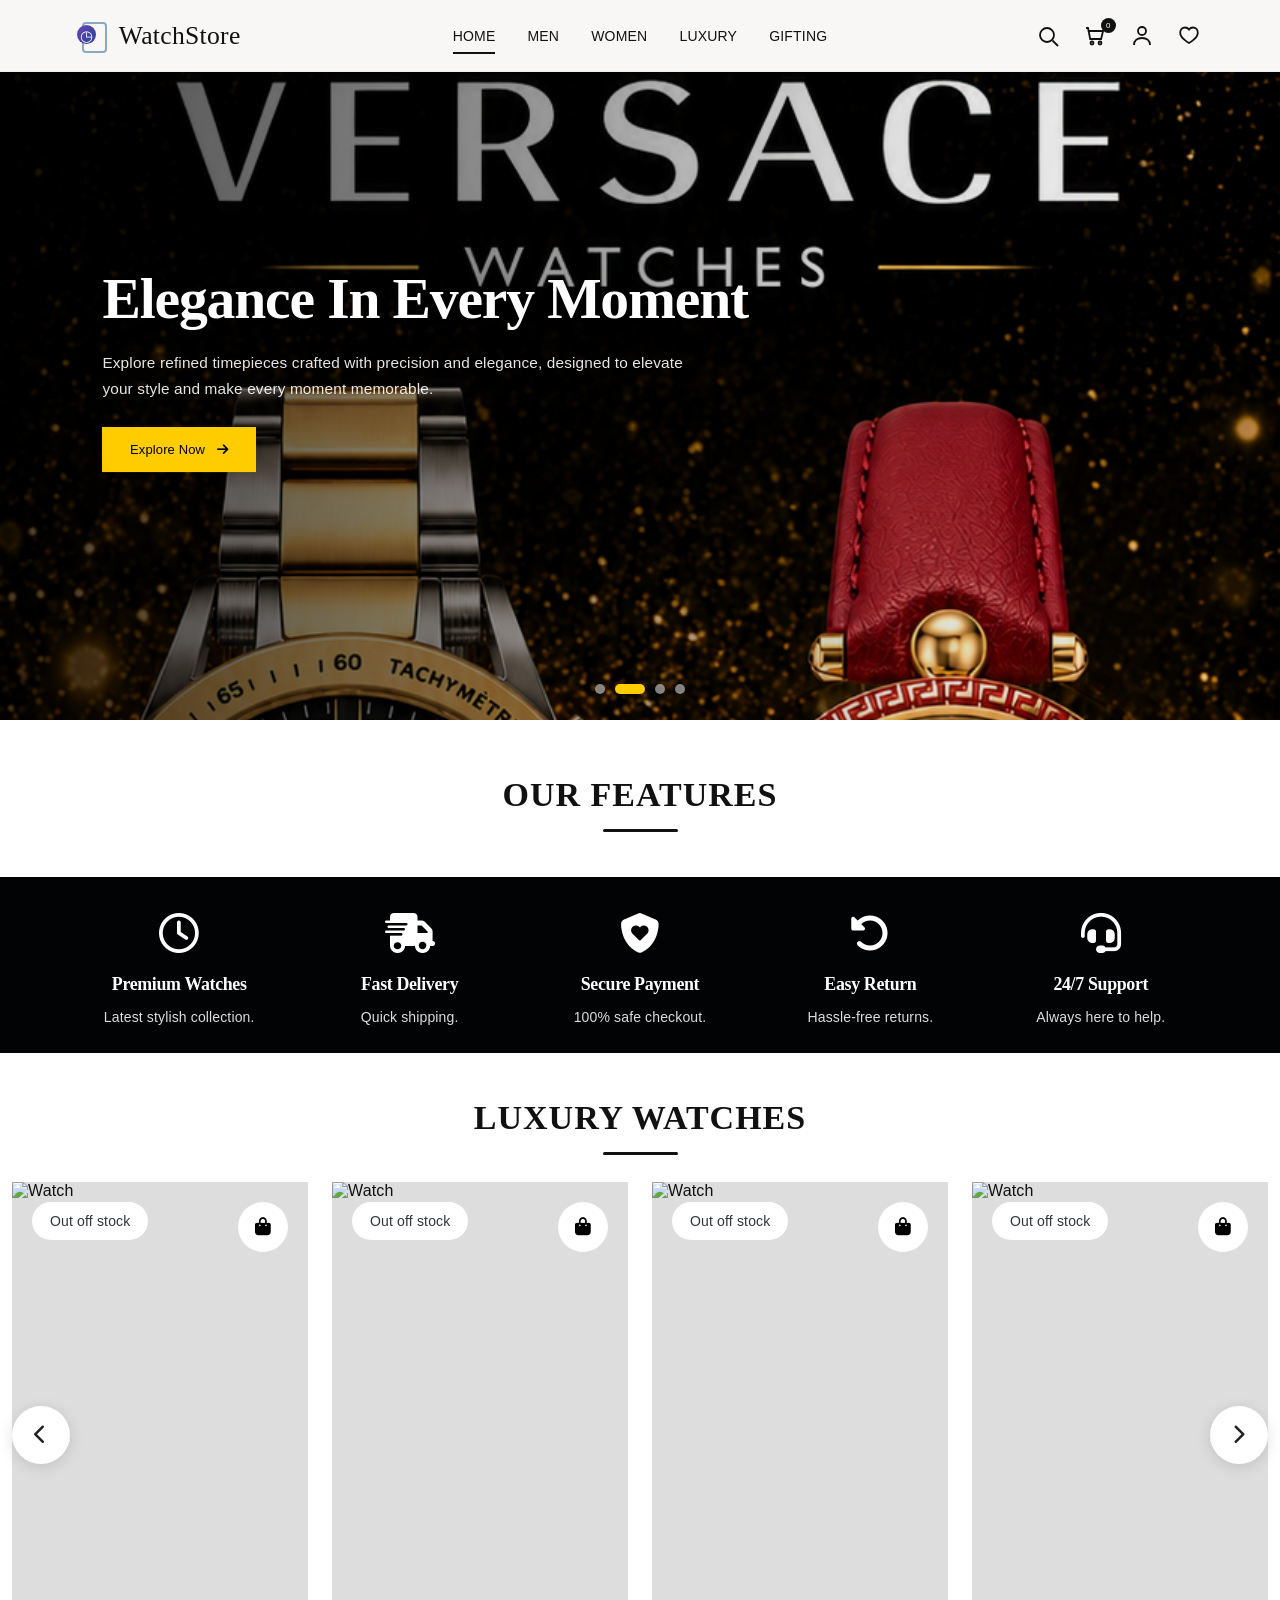
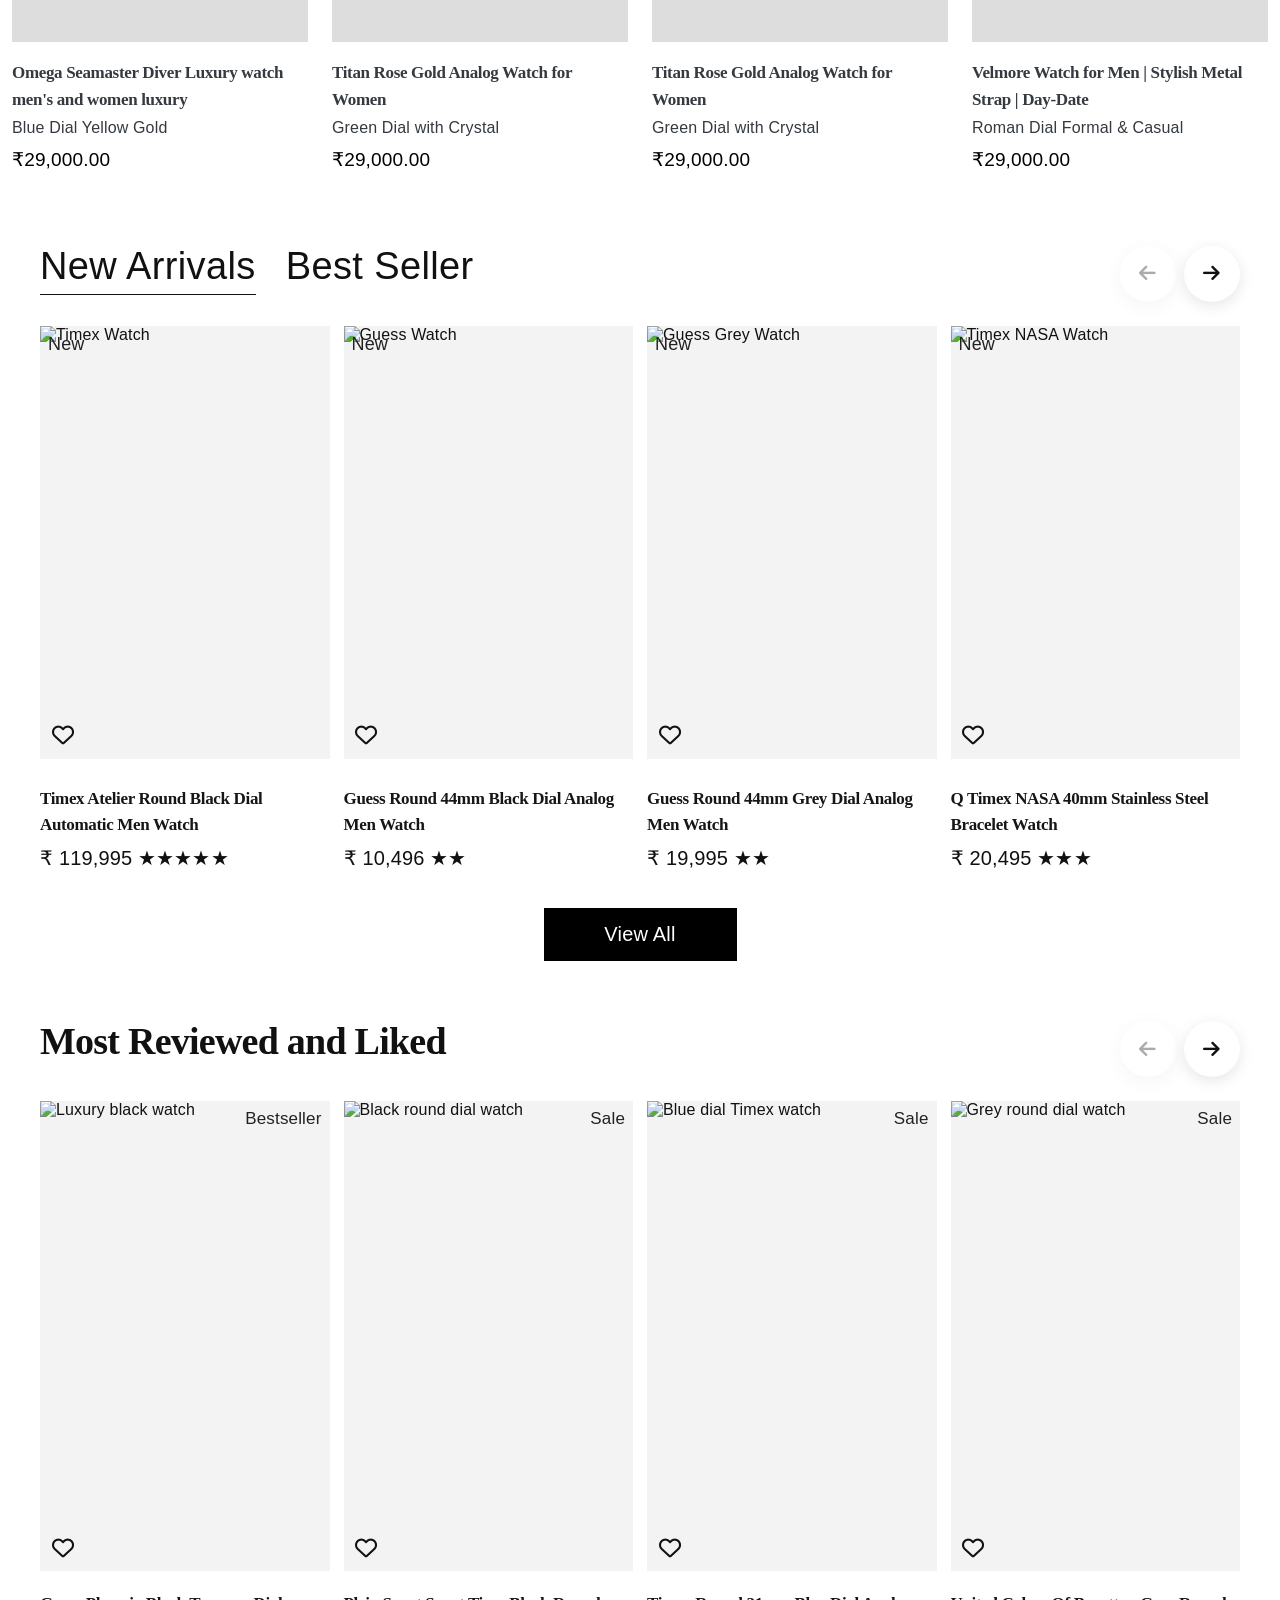
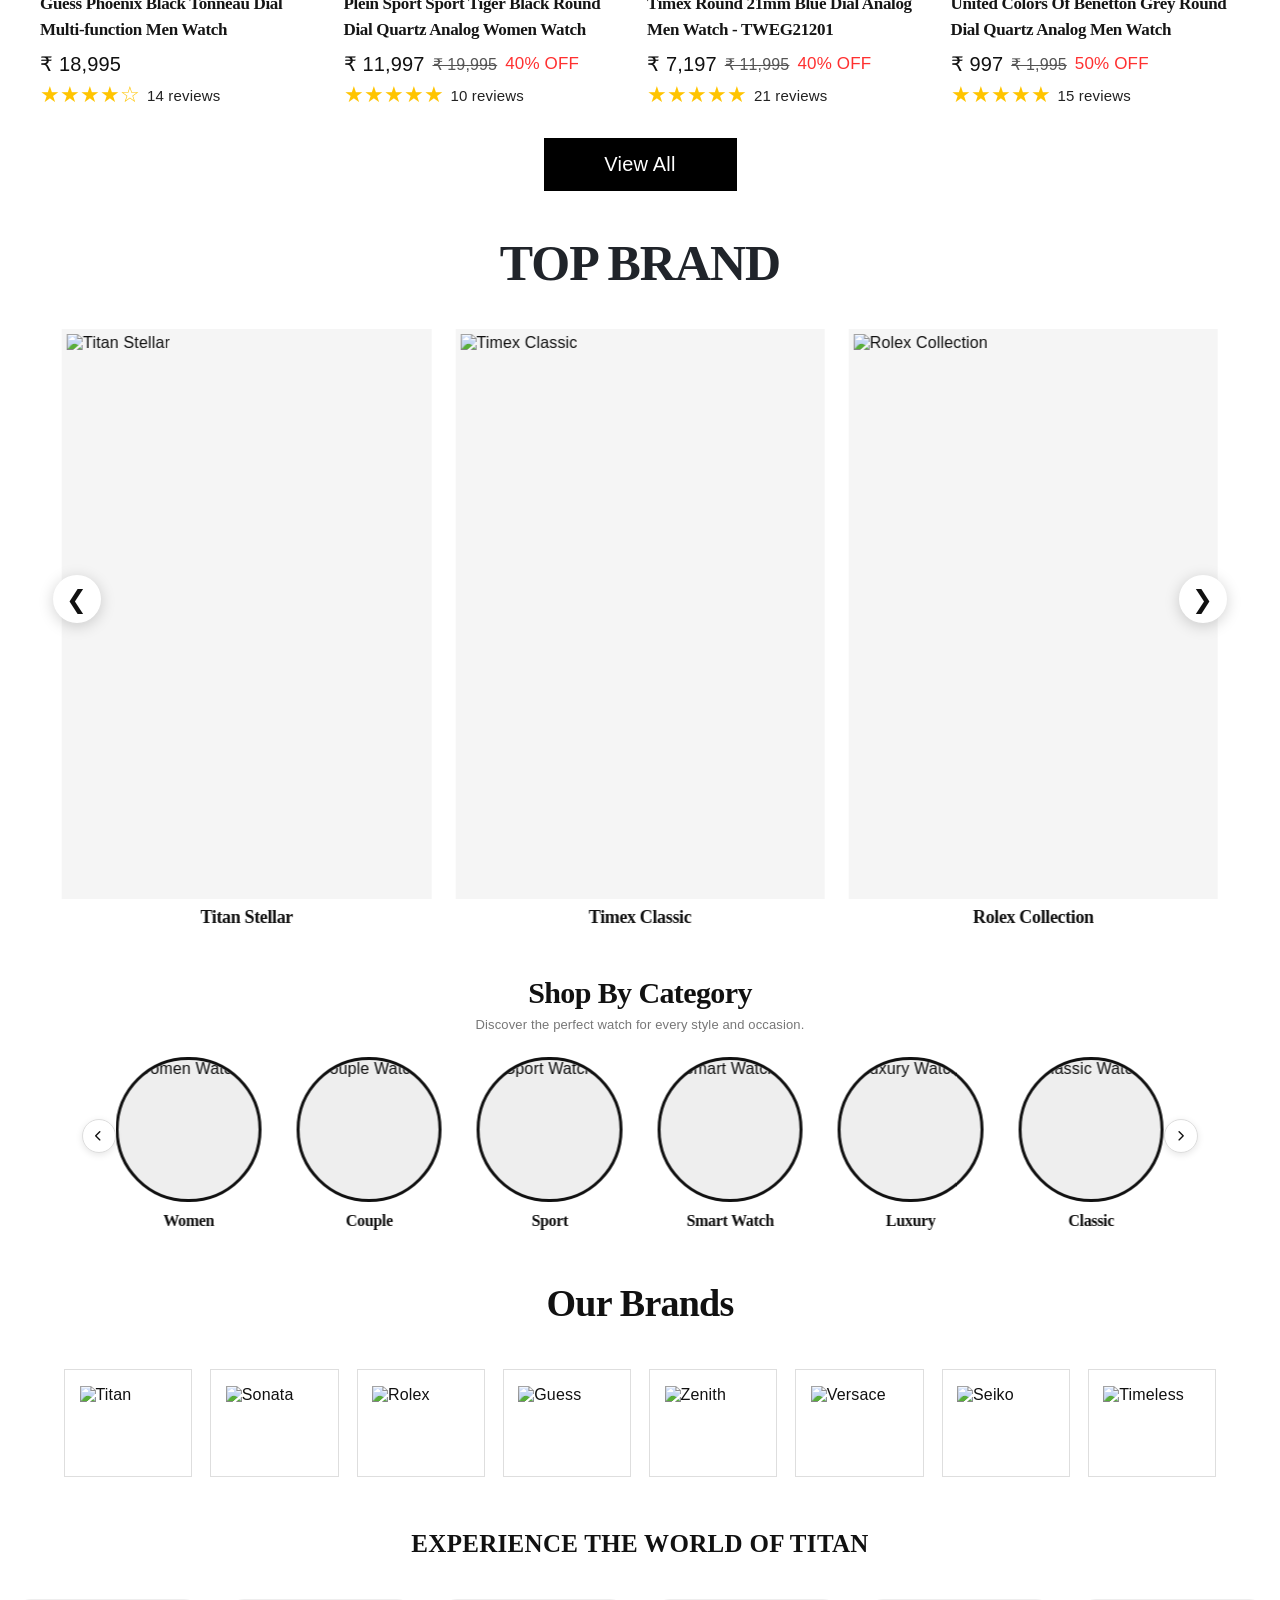
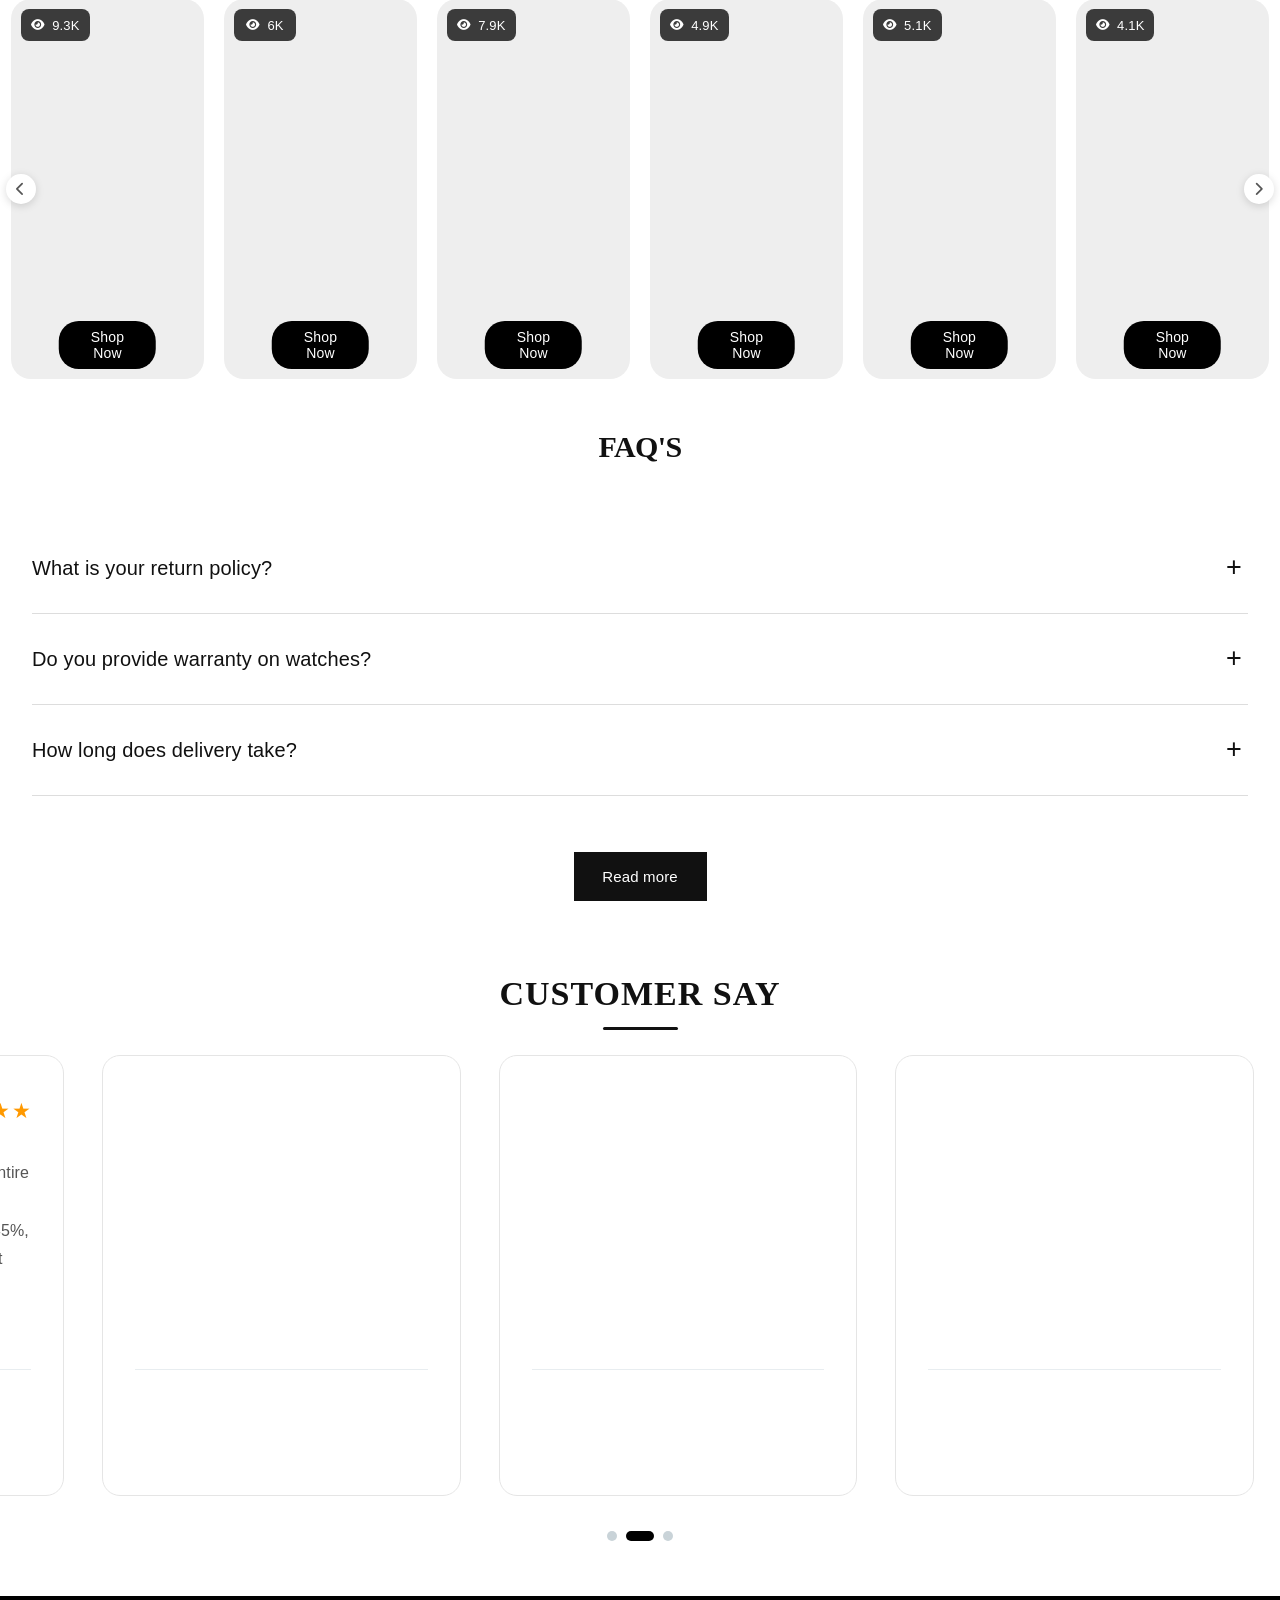
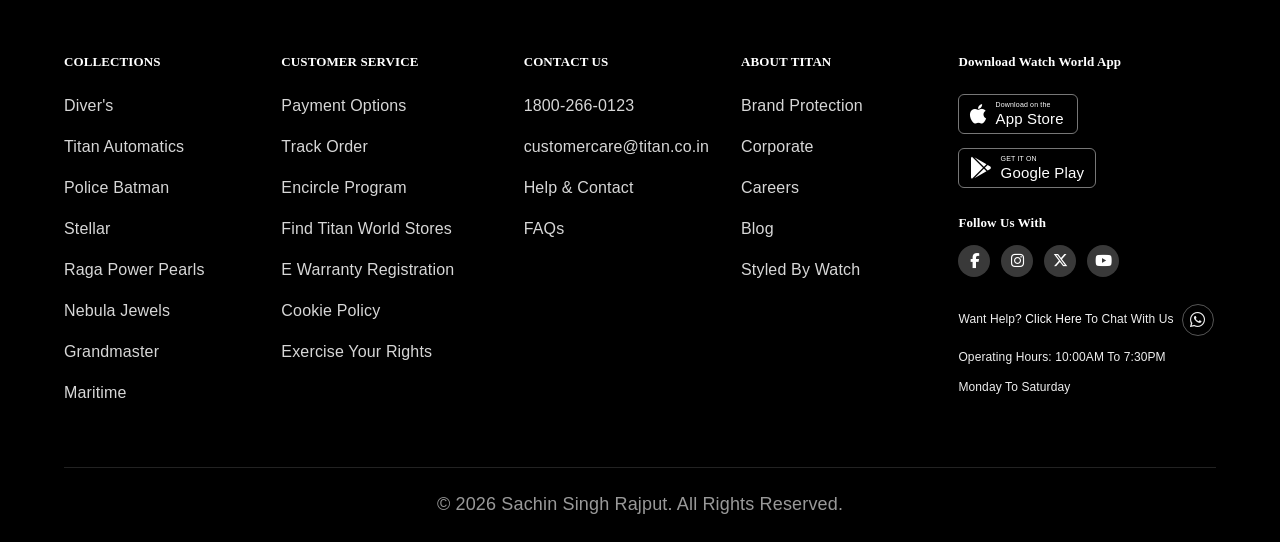
==== commit 08890ee3: "added some new sections and added some another new" ====
--- a/index.html
+++ b/index.html
@@ -533,7 +533,7 @@
                 <!-- Mobile: 767px tak -->
     <source 
         media="(max-width: 767px)" 
-        srcset="image-folder/Couple-watch.png"
+        srcset="image-folder/couple-watch.png"
     >
 
     <!-- Tablet: 768px se 1024px -->
--- a/index.css
+++ b/index.css
@@ -1141,12 +1141,7 @@
     /* Dark Overlay */
 
     .banner-overlay {
-        background: linear-gradient(
-            180deg,
-            rgba(0, 0, 0, 0.20) 0%,
-            rgba(0, 0, 0, 0.45) 45%,
-            rgba(0, 0, 0, 0.88) 100%
-        );
+        background: linear-gradient(180deg, rgb(0 0 0 / 40%) 0%, rgb(0 0 0 / 16%) 45%, rgb(0 0 0 / 26%) 100%);
     }
 
 
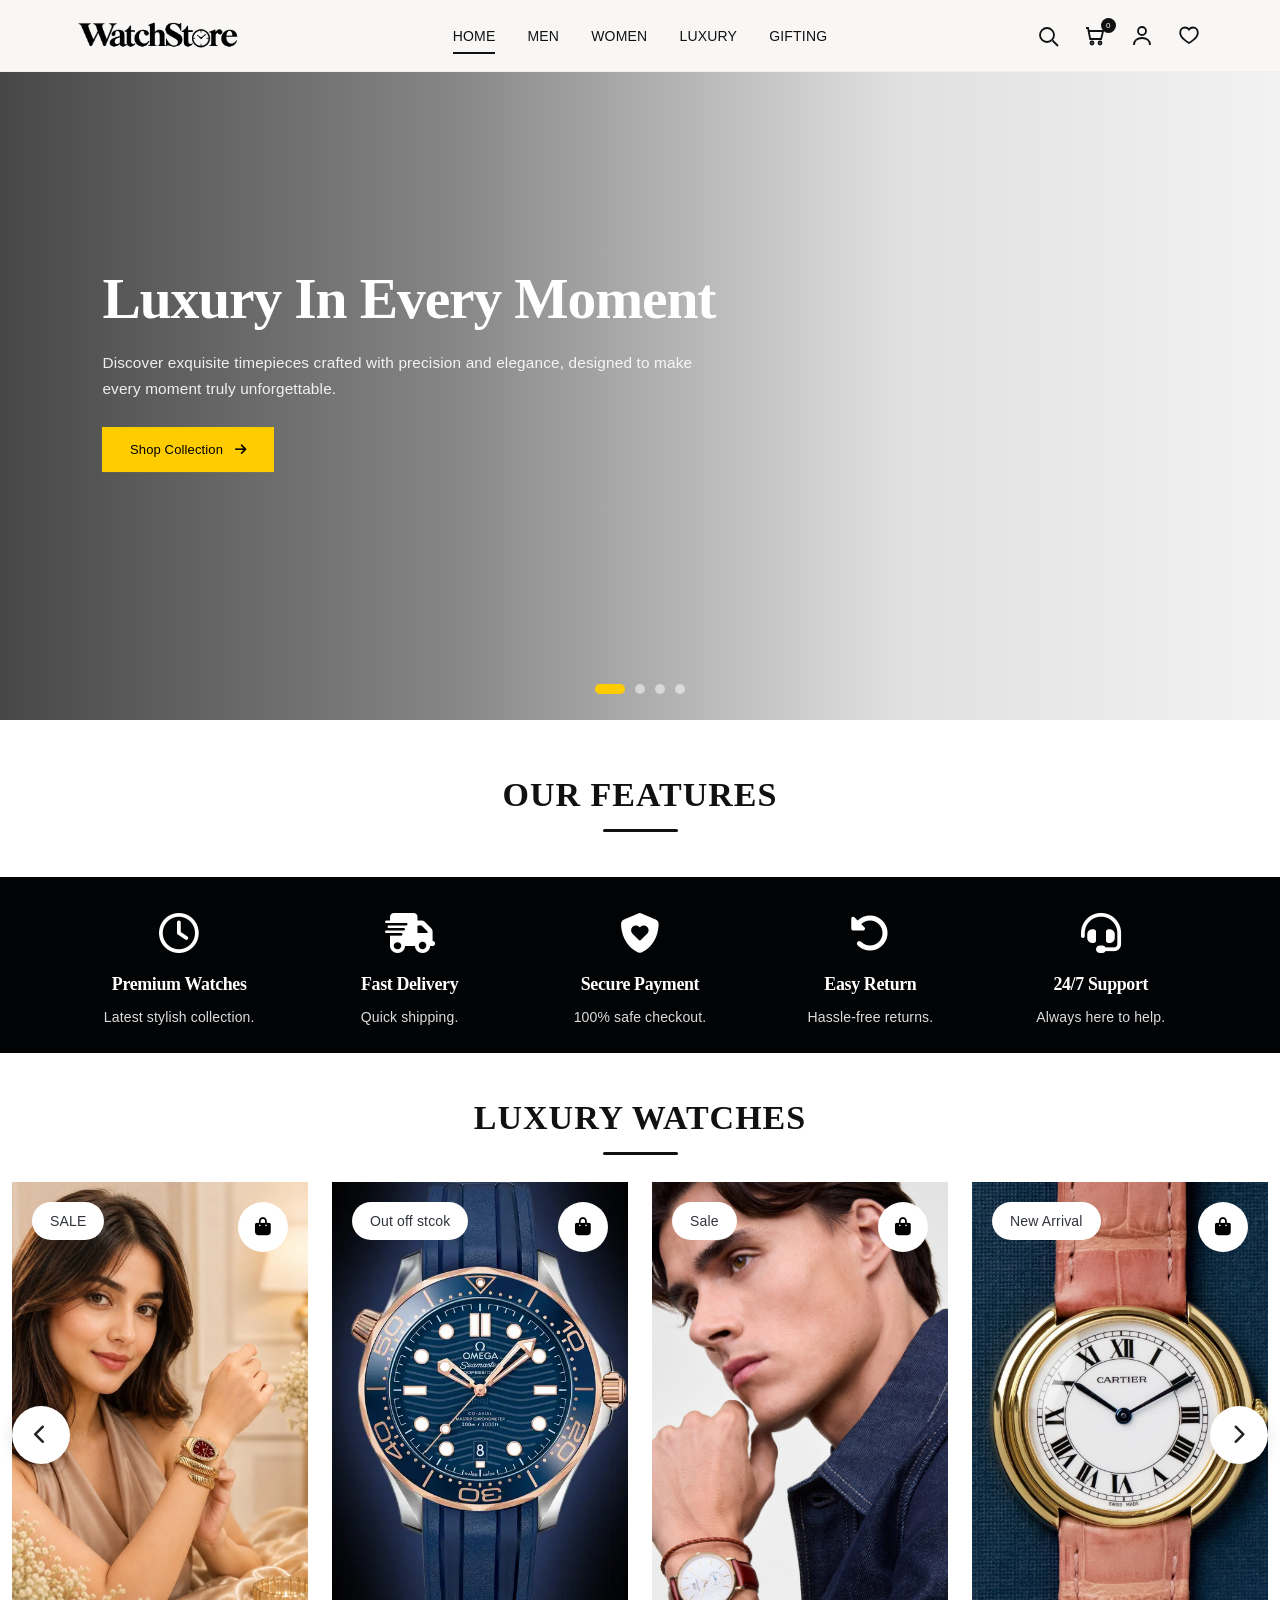
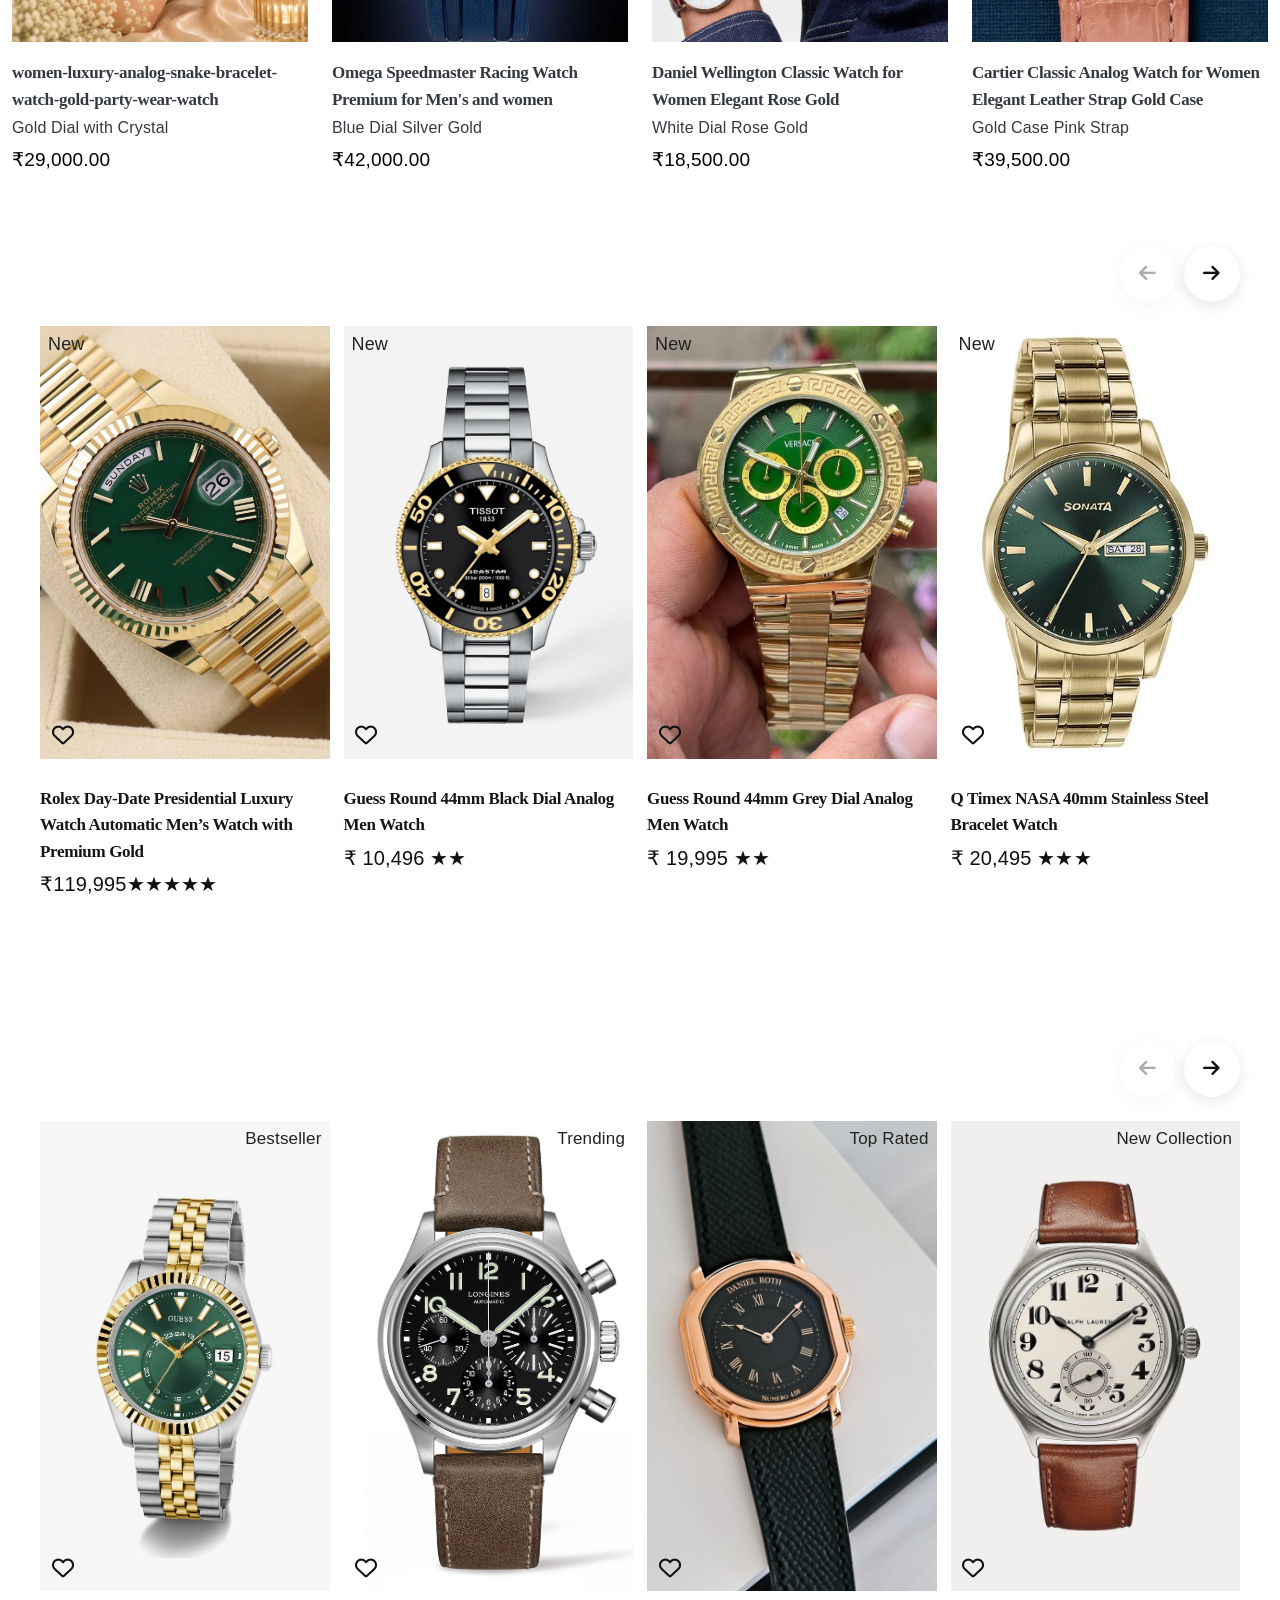
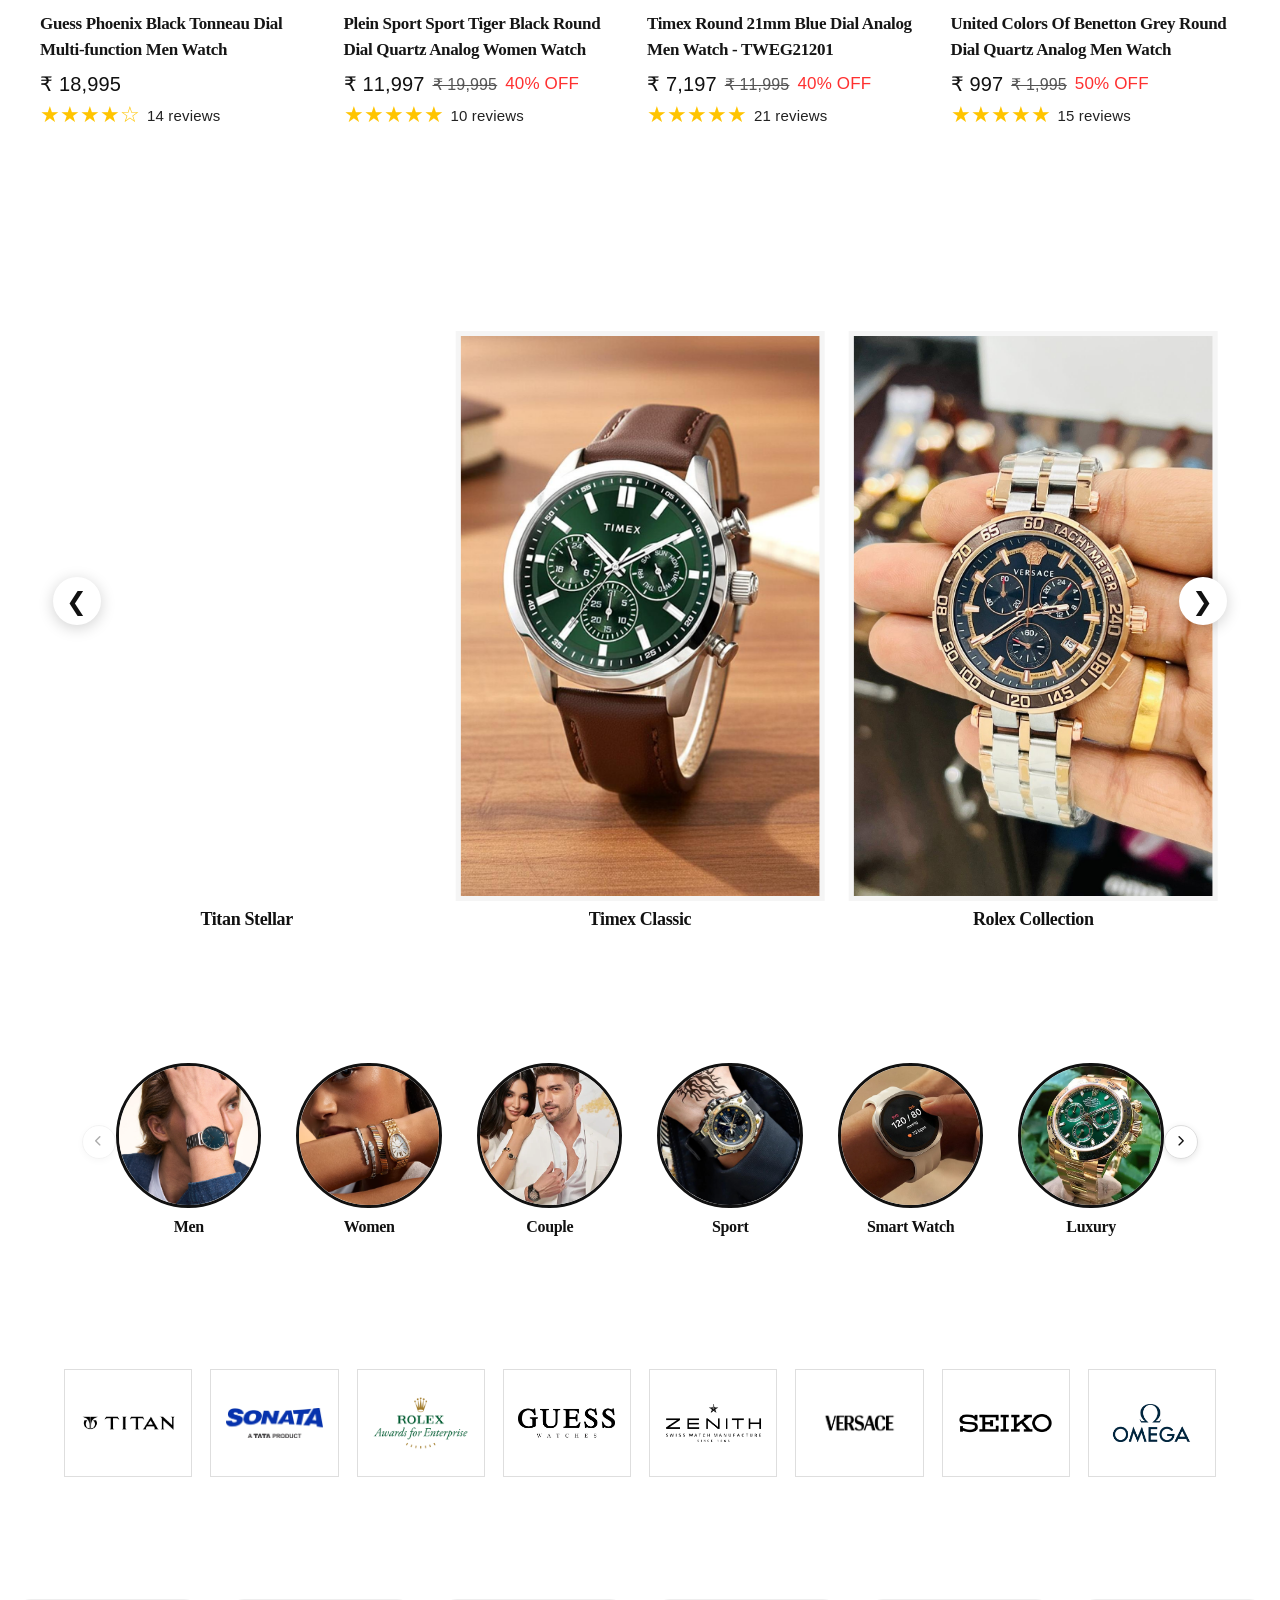
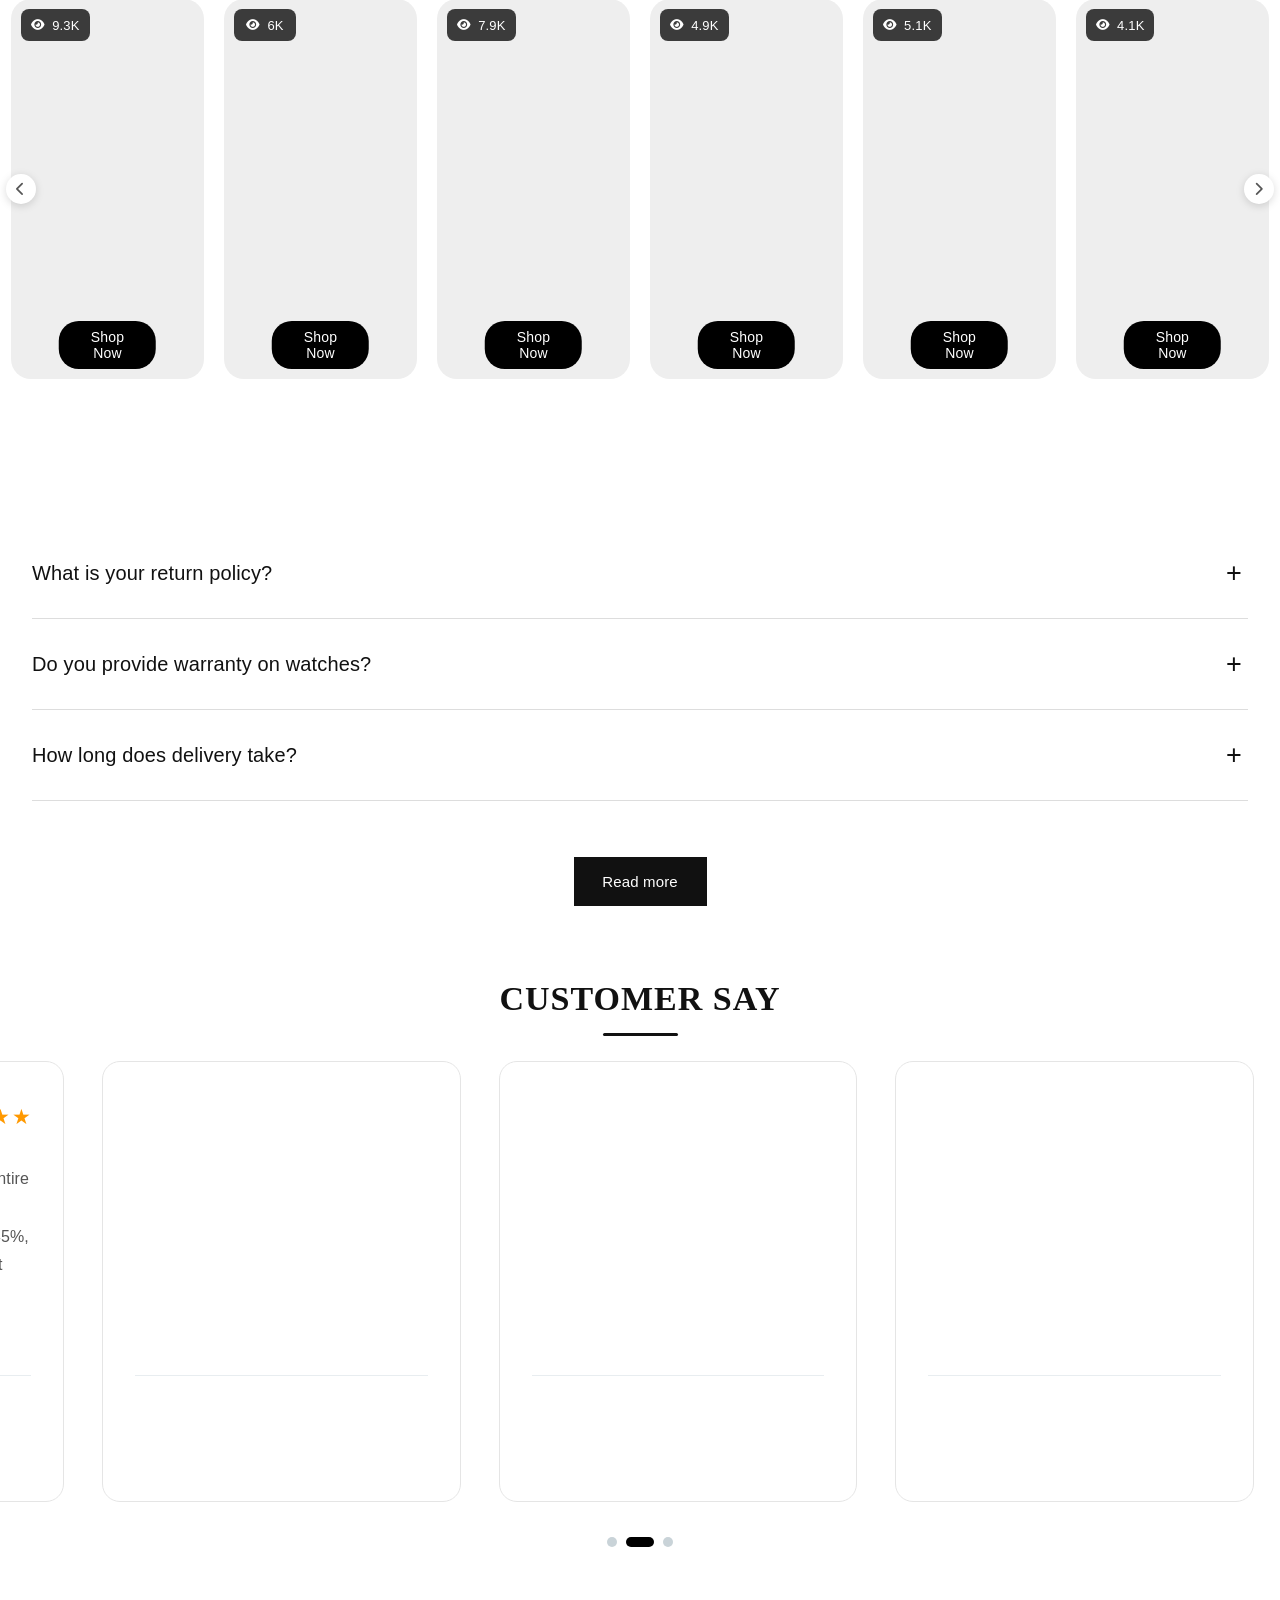
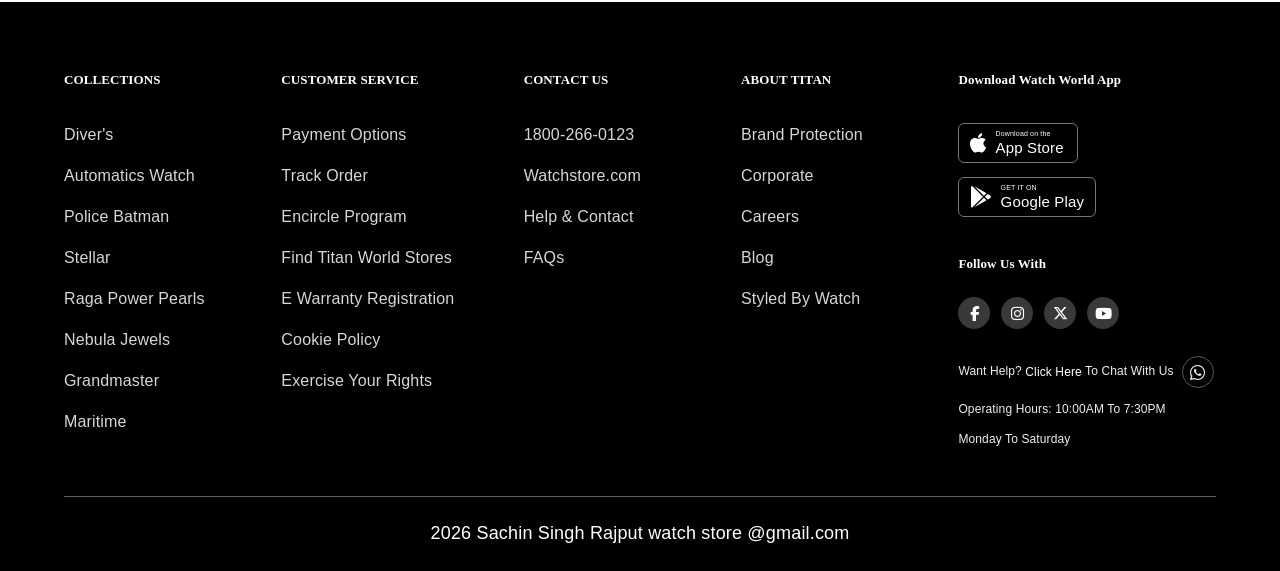
==== commit a6485b63: "added new men page" ====
--- a/index.html
+++ b/index.html
@@ -1,25 +1,26 @@
 <!DOCTYPE html>
 <html lang="en">
+
 <head>
     <meta charset="UTF-8">
     <meta name="viewport" content="width=device-width, initial-scale=1.0">
     <title>WatchStore</title>
-     
-<!-- Font Awesome Icons -->
-<link rel="stylesheet"
-    href="https://cdnjs.cloudflare.com/ajax/libs/font-awesome/6.5.2/css/all.min.css">
+
+    <!-- Font Awesome Icons -->
+    <link rel="stylesheet" href="https://cdnjs.cloudflare.com/ajax/libs/font-awesome/6.5.2/css/all.min.css">
 
 
     <!-- CSS -->
     <link rel="stylesheet" href="index.css">
-   
+
 </head>
 
 <body>
 
-   
-
-  <!-- NAVBAR -->
+
+
+
+    <!-- NAVBAR -->
 
     <header class="navbar">
 
@@ -28,12 +29,20 @@
             <!-- LOGO -->
             <a href="#" class="logo">
 
-                <div class="logo-icon">
-                    <span>◷</span>
+                <!-- <div class="logo-icon">
+                    <span></span>
                 </div>
 
                 <span class="scroll-reveal logo-text">
-                    WatchStore
+                  <div class="logo-img">
+                     <img src="image-folder/logo-watch.png" alt="">
+                  </div>
+                </span> -->
+
+                <span class="scroll-reveal logo-text">
+                    <div class="logo-img">
+                        <img src="image-folder/sachin-logo-one.png" alt="WatchStore Logo">
+                    </div>
                 </span>
 
             </a>
@@ -42,23 +51,23 @@
             <!-- DESKTOP MENU -->
             <nav class="desktop-nav">
 
-                <a href="#" class="nav-link active">
+                <a href="index.html" class="nav-link active">
                     HOME
                 </a>
 
-                <a href="#" class="nav-link">
+                <a href="men.html" class="nav-link">
                     MEN
                 </a>
 
-                <a href="#" class="nav-link">
+                <a href="women.html" class="nav-link">
                     WOMEN
                 </a>
 
-                <a href="#" class="nav-link">
+                <a href="luxury.html" class="nav-link">
                     LUXURY
                 </a>
 
-                <a href="#" class="nav-link">
+                <a href="gifting.html" class="nav-link">
                     GIFTING
                 </a>
 
@@ -69,23 +78,13 @@
             <div class="nav-actions">
 
                 <!-- SEARCH -->
-                <button
-                    class="icon-btn"
-                    data-popup="searchPopup"
-                    aria-label="Search">
-
-                    <svg
-                        viewBox="0 0 24 24"
-                        fill="none"
-                        stroke="currentColor">
+                <button class="icon-btn" data-popup="searchPopup" aria-label="Search">
+
+                    <svg viewBox="0 0 24 24" fill="none" stroke="currentColor">
 
                         <circle cx="11" cy="11" r="7"></circle>
 
-                        <line
-                            x1="16.5"
-                            y1="16.5"
-                            x2="22"
-                            y2="22">
+                        <line x1="16.5" y1="16.5" x2="22" y2="22">
                         </line>
 
                     </svg>
@@ -94,18 +93,11 @@
 
 
                 <!-- CART -->
-                <button
-                    class="icon-btn cart-button"
-                    data-popup="cartPopup"
-                    aria-label="Cart">
-
-                    <svg
-                        viewBox="0 0 24 24"
-                        fill="none"
-                        stroke="currentColor">
-
-                        <path
-                            d="M3 4h2l2.2 11h10.9l2-8H6">
+                <button class="icon-btn cart-button" data-popup="cartPopup" aria-label="Cart">
+
+                    <svg viewBox="0 0 24 24" fill="none" stroke="currentColor">
+
+                        <path d="M3 4h2l2.2 11h10.9l2-8H6">
                         </path>
 
                         <circle cx="9" cy="19" r="1.5"></circle>
@@ -120,24 +112,14 @@
 
 
                 <!-- PROFILE -->
-                <button
-                    class="icon-btn"
-                    data-popup="profilePopup"
-                    aria-label="Profile">
-
-                    <svg
-                        viewBox="0 0 24 24"
-                        fill="none"
-                        stroke="currentColor">
-
-                        <circle
-                            cx="12"
-                            cy="7"
-                            r="4">
+                <button class="icon-btn" data-popup="profilePopup" aria-label="Profile">
+
+                    <svg viewBox="0 0 24 24" fill="none" stroke="currentColor">
+
+                        <circle cx="12" cy="7" r="4">
                         </circle>
 
-                        <path
-                            d="M4 21c0-4.5 3.5-7 8-7s8 2.5 8 7">
+                        <path d="M4 21c0-4.5 3.5-7 8-7s8 2.5 8 7">
                         </path>
 
                     </svg>
@@ -146,15 +128,9 @@
 
 
                 <!-- WISHLIST -->
-                <button
-                    class="icon-btn"
-                    data-popup="wishlistPopup"
-                    aria-label="Wishlist">
-
-                    <svg
-                        viewBox="0 0 24 24"
-                        fill="none"
-                        stroke="currentColor">
+                <button class="icon-btn" data-popup="wishlistPopup" aria-label="Wishlist">
+
+                    <svg viewBox="0 0 24 24" fill="none" stroke="currentColor">
 
                         <path
                             d="M20.8 8.7c0 5.5-8.8 10.3-8.8 10.3S3.2 14.2 3.2 8.7C3.2 5.6 5.3 3.5 8 3.5c1.6 0 3.1.8 4 2.1 0.9-1.3 2.4-2.1 4-2.1 2.7 0 4.8 2.1 4.8 5.2z">
@@ -166,10 +142,7 @@
 
 
                 <!-- HAMBURGER -->
-                <button
-                    class="hamburger"
-                    id="hamburger"
-                    aria-label="Open menu">
+                <button class="hamburger" id="hamburger" aria-label="Open menu">
 
                     <span></span>
                     <span></span>
@@ -191,7 +164,7 @@
 
         <nav>
 
-            <a  href="#">HOME</a>
+            <a href="#">HOME</a>
 
             <a href="#">MEN</a>
 
@@ -209,18 +182,14 @@
 
     <!-- ================= POPUP OVERLAY ================= -->
 
-    <div
-        class="popup-overlay"
-        id="popupOverlay">
+    <div class="popup-overlay" id="popupOverlay">
     </div>
 
 
 
     <!-- ================= SEARCH POPUP ================= -->
 
-    <div
-        class="popup"
-        id="searchPopup">
+    <div class="popup" id="searchPopup">
 
         <div class="popup-header">
 
@@ -234,9 +203,7 @@
 
         <div class="search-box">
 
-            <input
-                type="text"
-                placeholder="Search watches...">
+            <input type="text" placeholder="Search watches...">
 
             <button>
                 Search
@@ -250,9 +217,7 @@
 
     <!-- ================= CART POPUP ================= -->
 
-    <div
-        class="popup"
-        id="cartPopup">
+    <div class="popup" id="cartPopup">
 
         <div class="popup-header">
 
@@ -282,9 +247,7 @@
 
     <!-- ================= PROFILE POPUP ================= -->
 
-    <div
-        class="popup"
-        id="profilePopup">
+    <div class="popup" id="profilePopup">
 
         <div class="popup-header">
 
@@ -321,9 +284,7 @@
 
     <!-- ================= WISHLIST POPUP ================= -->
 
-    <div
-        class="popup"
-        id="wishlistPopup">
+    <div class="popup" id="wishlistPopup">
 
         <div class="popup-header">
 
@@ -359,2047 +320,1824 @@
      BANNER SLIDER START
 ========================== -->
 
-<section class="hero-slider">
-
-    <div class="slider-wrapper">
-
-
-        <!-- =========================
+    <section class="hero-slider">
+
+        <div class="slider-wrapper">
+
+
+            <!-- =========================
              SLIDE 1
         ========================== -->
 
-        <div class="slide active">
-
-            <picture>
-
-                <!-- Mobile: 767px tak -->
-    <source 
-        media="(max-width: 767px)" 
-        srcset="image-folder/first-banner.png"
-    >
-
-    <!-- Tablet: 768px se 1024px -->
-    <source 
-        media="(min-width: 768px) and (max-width: 1024px)" 
-        srcset="image-folder/tablet-se-badi.png"
-    >
-
-    <!-- Laptop/Desktop: Default -->
-    <img 
-        src="https://watch-portfolio-website.vercel.app/images/new-img-banner.webp"
-        alt="Luxury Watch Collection"
-    >
-
-            </picture>
-
-            <div class="banner-overlay"></div>
-
-            <div class="banner-content">
-
-                <span class="banner-subtitle">
-                    <!-- PREMIUM COLLECTION -->
-                </span>
-
-                <h1>Luxury In Every Moment</h1>
-
-                <p>
-                  Discover exquisite timepieces crafted with precision and elegance, designed to make every moment truly unforgettable.
-                </p>
-
-                <a href="#" class="banner-btn">
-                    Shop Collection
-                    <i class="fa-solid fa-arrow-right"></i>
-                </a>
+            <div class="slide active">
+
+                <picture>
+
+                    <!-- Mobile: 767px tak -->
+                    <source media="(max-width: 767px)" srcset="image-folder/first-banner.png">
+
+                    <!-- Tablet: 768px se 1024px -->
+                    <source media="(min-width: 768px) and (max-width: 1024px)" srcset="image-folder/tablet-se-badi.png">
+
+                    <!-- Laptop/Desktop: Default -->
+                    <img src="https://watch-portfolio-website.vercel.app/images/new-img-banner.webp"
+                        alt="Luxury Watch Collection">
+
+                </picture>
+
+                <div class="banner-overlay"></div>
+
+                <div class="banner-content">
+
+                    <span class="banner-subtitle">
+                        <!-- PREMIUM COLLECTION -->
+                    </span>
+
+                    <h1>Luxury In Every Moment</h1>
+
+                    <p>
+                        Discover exquisite timepieces crafted with precision and elegance, designed to make every moment
+                        truly unforgettable.
+                    </p>
+
+                    <a href="#" class="banner-btn">
+                        Shop Collection
+                        <i class="fa-solid fa-arrow-right"></i>
+                    </a>
+
+                </div>
 
             </div>
 
-        </div>
-
-
-        <!-- =========================
+
+            <!-- =========================
              SLIDE 2
         ========================== -->
 
-        <div class="slide">
-
-            <picture>
-
-                           <!-- Mobile: 767px tak -->
-    <source 
-        media="(max-width: 767px)" 
-        srcset="image-folder/second-banner.png"
-    >
-
-    <!-- Tablet: 768px se 1024px -->
-    <source 
-        media="(min-width: 768px) and (max-width: 1024px)" 
-        srcset="image-folder/tablet-se-last.png"
-    >
-
-    <!-- Laptop/Desktop: Default -->
-    <img 
-        src="https://watch-portfolio-website.vercel.app/images/banner%20four.jpg"
-        alt="Luxury Watch Collection"
-    >
-            </picture>
-
-            <div class="banner-overlay"></div>
-
-            <div class="banner-content">
-
-                <span class="banner-subtitle">
-                    <!-- NEW ARRIVALS -->
-                </span>
-
-                <h1>Elegance In Every
-                 Moment</h1>
-
-                <p>
-                    Explore refined timepieces crafted with precision and elegance, designed to elevate your style and make every moment memorable.
-                </p>
-
-                <a href="#" class="banner-btn">
-                    Explore Now
-                    <i class="fa-solid fa-arrow-right"></i>
-                </a>
+            <div class="slide">
+
+                <picture>
+
+                    <!-- Mobile: 767px tak -->
+                    <source media="(max-width: 767px)" srcset="image-folder/second-banner.png">
+
+                    <!-- Tablet: 768px se 1024px -->
+                    <source media="(min-width: 768px) and (max-width: 1024px)" srcset="image-folder/tablet-se-last.png">
+
+                    <!-- Laptop/Desktop: Default -->
+                    <img src="https://watch-portfolio-website.vercel.app/images/banner%20four.jpg"
+                        alt="Luxury Watch Collection">
+                </picture>
+
+                <div class="banner-overlay"></div>
+
+                <div class="banner-content">
+
+                    <span class="banner-subtitle">
+                        <!-- NEW ARRIVALS -->
+                    </span>
+
+                    <h1>Elegance In Every
+                        Moment</h1>
+
+                    <p>
+                        Explore refined timepieces crafted with precision and elegance, designed to elevate your style
+                        and make every moment memorable.
+                    </p>
+
+                    <a href="#" class="banner-btn">
+                        Explore Now
+                        <i class="fa-solid fa-arrow-right"></i>
+                    </a>
+
+                </div>
 
             </div>
 
-        </div>
-
-
-        <!-- =========================
+
+            <!-- =========================
              SLIDE 3
         ========================== -->
 
-        <div class="slide">
-
-            <picture>
-
-              
-                <!-- Mobile: 767px tak -->
-    <source 
-        media="(max-width: 767px)" 
-        srcset="image-folder/third-banner.png"
-    >
-
-    <!-- Tablet: 768px se 1024px -->
-    <source 
-        media="(min-width: 768px) and (max-width: 1024px)" 
-        srcset="image-folder/third-tablet.png"
-    >
-
-    <!-- Laptop/Desktop: Default -->
-    <img 
-        src="https://watch-portfolio-website.vercel.app/images/banner%20three.jpg"
-        alt="Luxury Watch Collection"
-    >
-
-            </picture>
-
-            <div class="banner-overlay"></div>
-
-            <div class="banner-content">
-
-                <span class="banner-subtitle">
-                    <!-- MODERN DESIGN -->
-                </span>
-
-                <h1>Elegance In Every Watch</h1>
-
-                <p>
-                    Discover stylish Sonata timepieces crafted with precision and elegance, designed to complement your lifestyle and make For Brand.
-                </p>
-
-                <a href="#" class="banner-btn">
-                    View Products
-                    <i class="fa-solid fa-arrow-right"></i>
-                </a>
+            <div class="slide">
+
+                <picture>
+
+
+                    <!-- Mobile: 767px tak -->
+                    <source media="(max-width: 767px)" srcset="image-folder/third-banner.png">
+
+                    <!-- Tablet: 768px se 1024px -->
+                    <source media="(min-width: 768px) and (max-width: 1024px)" srcset="image-folder/third-tablet.png">
+
+                    <!-- Laptop/Desktop: Default -->
+                    <img src="https://watch-portfolio-website.vercel.app/images/banner%20three.jpg"
+                        alt="Luxury Watch Collection">
+
+                </picture>
+
+                <div class="banner-overlay"></div>
+
+                <div class="banner-content">
+
+                    <span class="banner-subtitle">
+                        <!-- MODERN DESIGN -->
+                    </span>
+
+                    <h1>Elegance In Every Watch</h1>
+
+                    <p>
+                        Discover stylish Sonata timepieces crafted with precision and elegance, designed to complement
+                        your lifestyle and make For Brand.
+                    </p>
+
+                    <a href="#" class="banner-btn">
+                        View Products
+                        <i class="fa-solid fa-arrow-right"></i>
+                    </a>
+
+                </div>
 
             </div>
 
-        </div>
-
-
-        <!-- =========================
+
+            <!-- =========================
              SLIDE 4
         ========================== -->
 
-        <div class="slide">
-
-            <picture>
-
-                       
-                <!-- Mobile: 767px tak -->
-    <source 
-        media="(max-width: 767px)" 
-        srcset="image-folder/couple-watch.png"
-    >
-
-    <!-- Tablet: 768px se 1024px -->
-    <source 
-        media="(min-width: 768px) and (max-width: 1024px)" 
-        srcset="image-folder/couple-desktop.png"
-    >
-
-    <!-- Laptop/Desktop: Default -->
-    <img 
-        src="image-folder/couple-desktop.png"
-        alt="Luxury Watch Collection"
-    >
-            </picture>
-
-            <div class="banner-overlay"></div>
-
-            <div class="banner-content">
-
-                <span class="banner-subtitle">
-                    <!-- EXCLUSIVE WATCHES -->
-                </span>
-
-                <h1>Moments Made For Two Couple</h1>
-
-                <p>
-                    Celebrate timeless moments together with elegant timepieces crafted with precision and style, made to reflect your beautiful bond
-                </p>
-
-                <a href="#" class="banner-btn">
-                    Discover More
-                    <i class="fa-solid fa-arrow-right"></i>
-                </a>
+            <div class="slide">
+
+                <picture>
+
+
+                    <!-- Mobile: 767px tak -->
+                    <source media="(max-width: 767px)" srcset="image-folder/couple-watch.png">
+
+                    <!-- Tablet: 768px se 1024px -->
+                    <source media="(min-width: 768px) and (max-width: 1024px)" srcset="image-folder/couple-desktop.png">
+
+                    <!-- Laptop/Desktop: Default -->
+                    <img src="image-folder/couple-desktop.png" alt="Luxury Watch Collection">
+                </picture>
+
+                <div class="banner-overlay"></div>
+
+                <div class="banner-content">
+
+                    <span class="banner-subtitle">
+                        <!-- EXCLUSIVE WATCHES -->
+                    </span>
+
+                    <h1>Moments Made For Two Couple</h1>
+
+                    <p>
+                        Celebrate timeless moments together with elegant timepieces crafted with precision and style,
+                        made to reflect your beautiful bond
+                    </p>
+
+                    <a href="#" class="banner-btn">
+                        Discover More
+                        <i class="fa-solid fa-arrow-right"></i>
+                    </a>
+
+                </div>
 
             </div>
 
-        </div>
-
-
-        <!-- =========================
+
+            <!-- =========================
              SLIDER DOTS ONLY
         ========================== -->
 
-        <div class="slider-dots">
-
-            <button class="dot active" aria-label="Slide 1"></button>
-
-            <button class="dot" aria-label="Slide 2"></button>
-
-            <button class="dot" aria-label="Slide 3"></button>
-
-            <button class="dot" aria-label="Slide 4"></button>
-
-        </div>
-
-
-    </div>
-
-</section>
-
-<section class="our-features-section scroll-reveal">
-
-    <div class="our-features-heading">
-        <h2>OUR FEATURES</h2>
-        <span></span>
-    </div>
-
-</section>
-
-
-
-<!-- CATEGORY FEATURED START -->
- 
-
-
-
- <section class="category-featured mt-5 scroll-reveal">
-
-    <!-- Heading -->
-    <!-- <div class="featured-heading">
+            <div class="slider-dots">
+
+                <button class="dot active" aria-label="Slide 1"></button>
+
+                <button class="dot" aria-label="Slide 2"></button>
+
+                <button class="dot" aria-label="Slide 3"></button>
+
+                <button class="dot" aria-label="Slide 4"></button>
+
+            </div>
+
+
+        </div>
+
+    </section>
+
+    <!-- END NAVBAR -->
+
+    <section class="our-features-section scroll-reveal">
+
+        <div class="our-features-heading">
+            <h2>OUR FEATURES</h2>
+            <span></span>
+        </div>
+
+    </section>
+
+
+
+    <!-- CATEGORY FEATURED START -->
+
+
+
+
+    <section class="category-featured mt-5 scroll-reveal">
+
+        <!-- Heading -->
+        <!-- <div class="featured-heading">
         <h2>CATEGORY FEATURED</h2>
     </div> -->
 
 
-    <!-- Features -->
-    <div class="featured-box">
-
-        <!-- Feature 1 -->
-        <div class="feature-item">
-            <div class="scroll-reveal feature-icon">
-                <i class="fa-regular fa-clock"></i>
+        <!-- Features -->
+        <div class="featured-box">
+
+            <!-- Feature 1 -->
+            <div class="scroll-reveal feature-item">
+                <div class=" feature-icon">
+                    <i class="fa-regular fa-clock"></i>
+                </div>
+
+                <h3>Premium Watches</h3>
+                <p>Latest stylish collection.</p>
             </div>
 
-            <h3>Premium Watches</h3>
-            <p>Latest stylish collection.</p>
-        </div>
-
-
-        <!-- Feature 2 -->
-        <div class="feature-item">
-            <div class="scroll-reveal feature-icon">
-                <i class="fa-solid fa-truck-fast"></i>
+
+            <!-- Feature 2 -->
+            <div class="scroll-reveal feature-item">
+                <div class="feature-icon">
+                    <i class="fa-solid fa-truck-fast"></i>
+                </div>
+
+                <h3>Fast Delivery</h3>
+                <p>Quick shipping.</p>
             </div>
 
-            <h3>Fast Delivery</h3>
-            <p>Quick shipping.</p>
-        </div>
-
-
-        <!-- Feature 3 -->
-        <div class="feature-item">
-            <div class="scroll-reveal feature-icon">
-                <i class="fa-solid fa-shield-heart"></i>
+
+            <!-- Feature 3 -->
+            <div class="scroll-reveal feature-item">
+                <div class="feature-icon">
+                    <i class="fa-solid fa-shield-heart"></i>
+                </div>
+
+                <h3>Secure Payment</h3>
+                <p>100% safe checkout.</p>
             </div>
 
-            <h3>Secure Payment</h3>
-            <p>100% safe checkout.</p>
-        </div>
-
-
-        <!-- Feature 4 -->
-        <div class="feature-item">
-            <div class="scroll-reveal feature-icon">
-                <i class="fa-solid fa-rotate-left"></i>
+
+            <!-- Feature 4 -->
+            <div class="scroll-reveal feature-item">
+                <div class="scroll-reveal feature-icon">
+                    <i class="fa-solid fa-rotate-left"></i>
+                </div>
+
+                <h3>Easy Return</h3>
+                <p>Hassle-free returns.</p>
             </div>
 
-            <h3>Easy Return</h3>
-            <p>Hassle-free returns.</p>
-        </div>
-
-
-        <!-- Feature 5 -->
-        <div class="feature-item support-item">
-            <div class="scroll-reveal feature-icon">
-                <i class="fa-solid fa-headset"></i>
+
+            <!-- Feature 5 -->
+            <div class="scroll-reveal feature-item support-item">
+                <div class="scroll-reveal feature-icon">
+                    <i class="fa-solid fa-headset"></i>
+                </div>
+
+                <h3>24/7 Support</h3>
+                <p>Always here to help.</p>
             </div>
 
-            <h3>24/7 Support</h3>
-            <p>Always here to help.</p>
-        </div>
-
-    </div>
-
-</section>
-
-<!-- CATEGORY FEATURED END -->
- 
-   
-  
-
-<!-- ================= NEW ARRIVALS START ================= -->
- 
-
-
-
-<section class="new-arrivals-section scroll-reveal">
-
-    <div class="our-features-heading scroll-reveal">
-        <h2>LUXURY WATCHES</h2>
-        <span></span>
-    </div>
-
-    <div class="product-carousel-wrapper">
-
-        <!-- LEFT ARROW -->
-        <button class="product-arrow product-prev">
-            <i class="fa-solid fa-chevron-left"></i>
-        </button>
-
-
-        <!-- CAROUSEL VIEWPORT -->
-        <div class="product-carousel-viewport">
-
-            <!-- CAROUSEL TRACK -->
-            <div class="product-carousel-track">
-
-
-                <!-- PRODUCT 1 -->
-                <div class="product-card">
-
-                    <div class="product-image">
-
-                        <span class="product-badge">
-                            Out off stock
-                        </span>
-
-                        <button class="product-bag">
-                            <i class="fa-solid fa-bag-shopping"></i>
-                        </button>
-                      
-                         <img
-                            class="main-image"
-                            src="https://rukminim2.flixcart.com/image/1536/1536/xif0q/watch/s/u/p/1-women-luxury-analog-snake-bracelet-watch-gold-party-wear-watch-original-imahnvdmybmbyd26.jpeg?q=90"
-                            alt="Watch">
-
-                        <img
-                            class="hover-image"
-                            src="https://rukminim2.flixcart.com/image/1536/1536/xif0q/watch/q/f/t/1-women-luxury-analog-snake-bracelet-watch-gold-party-wear-watch-original-imahnvdmz6zydwgn.jpeg?q=90"
-                            alt="Watch">
-                       
-
-                    </div>
-
-                    <h3>women-luxury-analog-snake-bracelet-watch-gold-party-wear-watch</h3>
-
-                    <p class="product-subtitle">
-                        Gold Dial with Crystal
-                    </p>
-
-                    <div class="product-bottom">
-
-                        <span class="product-price">
-                            ₹29,000.00
-                        </span>
-
-                        <span class="product-stars">
-                            <!-- ★ ★ -->
-                        </span>
-
-                    </div>
-
-                </div>
-
-
-                <!-- PRODUCT 2 -->
-                <div class="product-card">
-
-                    <div class="product-image">
-
-                        <span class="product-badge">
-                            Out off stock
-                        </span>
-
-                        <button class="product-bag">
-                            <i class="fa-solid fa-bag-shopping"></i>
-                        </button>
-
-                        <img
-                            class="main-image"
-                            src="https://www.coveted.com/_next/image?url=https%3A%2F%2Fassets.coveted.com%2Fwatches%2Fimages%2Funmapped%2Fv1%2Fgenerated%2Fu2net_final_1729243155_8a86d54bff_omega-seamaster-diver-300m-co-axial-master-chronometer-42-mm-21022422003002-c1e612.png&w=750&q=60"
-                            alt="Watch">
-
-                        <img
-                            class="hover-image"
-                            src="https://www.coveted.com/_next/image?url=https%3A%2F%2Fassets.coveted.com%2Fwatches%2Fimages%2Funmapped%2Fu2net_final_1729243155_8a86d54bff_omega-seamaster-diver-300m-co-axial-master-chronometer-42-mm-21022422003002-c1e612_v1_rright_zin.png&w=750&q=60"
-                            alt="Watch">
-
-                    </div>
-
-                    <h3>Omega Seamaster Diver Luxury watch men's and women luxury </h3>
-
-                    <p class="product-subtitle">
-                       Blue Dial Yellow Gold
-                    </p>
-
-                    <div class="product-bottom">
-
-                        <span class="product-price">
-                            ₹29,000.00
-                        </span>
-
-                        <span class="product-stars">
-                            <!-- ★ ★ -->
-                        </span>
-
-                    </div>
-
-                </div>
-
-
-                <!-- PRODUCT 3 -->
-                <div class="product-card">
-
-                    <div class="product-image">
-
-                        <span class="product-badge">
-                            Out off stock
-                        </span>
-
-                        <button class="product-bag">
-                            <i class="fa-solid fa-bag-shopping"></i>
-                        </button>
-
-                        <img
-                            class="main-image"
-                            src="https://in.danielwellington.com/cdn/shop/files/xiz87qlockz7p6p8oicc.jpg?v=1757580168"
-                            alt="Watch">
-
-                        <img
-                            class="hover-image"
-                            src="https://in.danielwellington.com/cdn/shop/files/cz66p1xucgdsufttjczp.png?v=1757580168"
-                            alt="Watch">
-
-                    </div>
-
-                    <h3>Titan Rose Gold Analog Watch for Women</h3>
-
-                    <p class="product-subtitle">
-                        Green Dial with Crystal
-                    </p>
-
-                    <div class="product-bottom">
-
-                        <span class="product-price">
-                            ₹29,000.00
-                        </span>
-
-                        <span class="product-stars">
-                            <!-- ★ ★ -->
-                        </span>
-
-                    </div>
-
-                </div>
-
-
-                <!-- PRODUCT 4 -->
-                <div class="product-card">
-
-                    <div class="product-image">
-
-                        <span class="product-badge">
-                            Out off stock
-                        </span>
-
-                        <button class="product-bag">
-                            <i class="fa-solid fa-bag-shopping"></i>
-                        </button>
-
-                        <img
-                            class="main-image"
-                            src="https://amsterdamvintagewatches.com/wp-content/uploads/2020/03/AVW-Cartier-Vendome-1.jpg"
-                            alt="Watch">
-
-                        <img
-                            class="hover-image"
-                            src="https://amsterdamvintagewatches.com/wp-content/uploads/2020/03/AVW-Cartier-Vendome-2-1024x1024.jpg"
-                            alt="Watch">
-
-                    </div>
-
-                    <h3>Titan Rose Gold Analog Watch for Women</h3>
-
-                    <p class="product-subtitle">
-                        Green Dial with Crystal
-                    </p>
-
-                    <div class="product-bottom">
-
-                        <span class="product-price">
-                            ₹29,000.00
-                        </span>
-
-                        <span class="product-stars">
-                            <!-- ★ ★ -->
-                        </span>
-
-                    </div>
-
-                </div>
-
-
-                <!-- PRODUCT 5 -->
-                <div class="product-card">
-
-                    <div class="product-image">
-
-                        <span class="product-badge">
-                            Out off stock
-                        </span>
-
-                        <button class="product-bag">
-                            <i class="fa-solid fa-bag-shopping"></i>
-                        </button>
-
-                        <img
-                            class="main-image"
-                            src="https://theholistik.com/cdn/shop/files/Velmore-mens-watch-black-silver-model-5.webp?v=1776773844&width=823"
-                            alt="Watch">
-
-                        <img
-                            class="hover-image"
-                            src="https://theholistik.com/cdn/shop/files/Velmore-mens-watch-black-silver-1.webp?v=1776773422&width=823"
-                            alt="Watch">
-
-                    </div>
-
-                    <h3>Velmore Watch for Men | Stylish Metal Strap | Day-Date </h3>
-
-                    <p class="product-subtitle">
-                        Roman Dial Formal & Casual
-                    </p>
-
-                    <div class="product-bottom">
-
-                        <span class="product-price">
-                            ₹29,000.00
-                        </span>
-
-                        <span class="product-stars">
-                            <!-- ★ ★ -->
-                        </span>
-
-                    </div>
-
-                </div>
-
-
-                <!-- PRODUCT 6 -->
-                <div class="product-card">
-
-                    <div class="product-image">
-
-                        <span class="product-badge">
-                            Out off stock
-                        </span>
-
-                        <button class="product-bag">
-                            <i class="fa-solid fa-bag-shopping"></i>
-                        </button>
-
-                        <img
-                            class="main-image"
-                            src="https://www.fhinds.co.uk/Assets/Images/Components/ThreeColumn/Citizen%20SS26%20Landing%20Page%20Image%203%20720x720px_2026085-081758.jpg"
-                            alt="Watch">
-
-                        <img
-                            class="hover-image"
-                            src="https://longislandwatch.com/cdn/shop/files/NJ0232-53X_0001_02__90856.1773666804.1280.1280.jpg?v=1779791693&width=800"
-                            alt="Watch">
-
-                    </div>
-
-                    <h3>Titan Rose Gold Analog Watch for Women</h3>
-
-                    <p class="product-subtitle">
-                        Green Dial with Crystal
-                    </p>
-
-                    <div class="product-bottom">
-
-                        <span class="product-price">
-                            ₹29,000.00
-                        </span>
-
-                        <span class="product-stars">
-                            <!-- ★ ★ -->
-                        </span>
-
-                    </div>
-
-                </div>
-
-
-                <!-- PRODUCT 7 -->
-                <div class="product-card">
-
-                    <div class="product-image">
-
-                        <span class="product-badge">
-                            Out off stock
-                        </span>
-
-                        <button class="product-bag">
-                            <i class="fa-solid fa-bag-shopping"></i>
-                        </button>
-
-                        <img
-                            class="main-image"
-                            src="https://www.ssongwatches.com/cdn/shop/files/Breguet-Classique-Chronograph-5237-WG_0128_Layer-86.png?v=1743659216"
-                            alt="Watch">
-
-                        <img
-                            class="hover-image"
-                            src="https://www.ssongwatches.com/cdn/shop/files/Breguet-Classique-Chronograph-5237-WG_0132_Layer-82.png?v=1743659216"
-                            alt="Watch">
-
-                    </div>
-
-                    <h3>Titan Rose Gold Analog Watch for Women</h3>
-
-                    <p class="product-subtitle">
-                        Green Dial with Crystal
-                    </p>
-
-                    <div class="product-bottom">
-
-                        <span class="product-price">
-                            ₹29,000.00
-                        </span>
-
-                        <span class="product-stars">
-                            <!-- ★ ★ -->
-                        </span>
-
-                    </div>
-
-                </div>
-
-
-                <!-- PRODUCT 8 -->
-                <div class="product-card">
-
-                    <div class="product-image">
-
-                        <span class="product-badge">
-                            Out off stock
-                        </span>
-
-                        <button class="product-bag">
-                            <i class="fa-solid fa-bag-shopping"></i>
-                        </button>
-
-                        <img
-                            class="main-image"
-                            src="https://watchesbysjx.com/wp-content/uploads/2016/07/Bell-Ross-Vintage-BR-126-Aeronavale.jpg"
-                            alt="Watch">
-
-                        <img
-                            class="hover-image"
-                            src="https://watchesbysjx.com/wp-content/uploads/2016/07/Bell-Ross-Vintage-BR-126-Aeronavale-1.jpg"
-                            alt="Watch">
-
-                    </div>
-
-                    <h3>Titan Rose Gold Analog Watch for Women</h3>
-
-                    <p class="product-subtitle">
-                        Green Dial with Crystal
-                    </p>
-
-                    <div class="product-bottom">
-
-                        <span class="product-price">
-                            ₹29,000.00
-                        </span>
-
-                        <span class="product-stars">
-                            <!-- ★ ★ -->
-                        </span>
-
-                    </div>
-
-                </div>
-
-
-                <!-- PRODUCT 9 -->
-                <div class="product-card">
-
-                    <div class="product-image">
-
-                        <span class="product-badge">
-                            Out off stock
-                        </span>
-
-                        <button class="product-bag">
-                            <i class="fa-solid fa-bag-shopping"></i>
-                        </button>
-
-                        <img
-                            class="main-image"
-                            src="image-folder/zenith-boy.png"
-                            alt="Watch">
-                        <img
-                            class="hover-image"
-                            src="image-folder/zenith-watch.png
-"
-                            alt="Watch">
-
-                    </div>
-
-                    <h3>Titan Rose Gold Analog Watch for Women</h3>
-
-                    <p class="product-subtitle">
-                        Green Dial with Crystal
-                    </p>
-
-                    <div class="product-bottom">
-
-                        <span class="product-price">
-                            ₹29,000.00
-                        </span>
-
-                        <span class="product-stars">
-                            <!-- ★ ★ -->
-                        </span>
-
-                    </div>
-
-                </div>
-
-
-                <!-- PRODUCT 10 -->
-                <div class="product-card">
-
-                    <div class="product-image">
-
-                        <span class="product-badge">
-                            Out off stock
-                        </span>
-
-                        <button class="product-bag">
-                            <i class="fa-solid fa-bag-shopping"></i>
-                        </button>
-
-                        <img
-                            class="main-image"
-                            src="https://in.danielwellington.com/cdn/shop/files/lylxyfhpcym913uhjz50.png?v=1788245592"
-                            alt="Watch">
-
-                        <img
-                            class="hover-image"
-                            src="https://in.danielwellington.com/cdn/shop/files/hc4xuapx7skj3ttczk8p.png?v=1788245588"
-                            alt="Watch">
-
-                    </div>
-
-                    <h3>Titan Rose Gold Analog Watch for Women</h3>
-
-                    <p class="product-subtitle">
-                        Green Dial with Crystal
-                    </p>
-
-                    <div class="product-bottom">
-
-                        <span class="product-price">
-                            ₹29,000.00
-                        </span>
-
-                        <span class="product-stars">
-                            <!-- ★ ★ -->
-                        </span>
-
-                    </div>
-
-                </div>
-
-
-                <!-- PRODUCT 11 -->
-                <div class="product-card">
-
-                    <div class="product-image">
-
-                        <span class="product-badge">
-                            Out off stock
-                        </span>
-
-                        <button class="product-bag">
-                            <i class="fa-solid fa-bag-shopping"></i>
-                        </button>
-
-                        <img
-                            class="main-image"
-                            src="https://www.argoswatch.in/cdn/shop/files/cys-brown.jpg?v=1771495567&width=990"
-                            alt="Watch">
-
-                        <img
-                            class="hover-image"
-                            src="https://www.argoswatch.in/cdn/shop/files/ibs-leather-ivory.jpg?v=1771495572"
-                            alt="Watch">
-
-                    </div>
-
-                    <h3>Titan Rose Gold Analog Watch for Women</h3>
-
-                    <p class="product-subtitle">
-                        Green Dial with Crystal
-                    </p>
-
-                    <div class="product-bottom">
-
-                        <span class="product-price">
-                            ₹29,000.00
-                        </span>
-
-                        <span class="product-stars">
-                            <!-- ★ ★ -->
-                        </span>
-
-                    </div>
-
-                </div>
-
-
-                <!-- PRODUCT 12 -->
-                <div class="product-card">
-
-                    <div class="product-image">
-
-                        <span class="product-badge">
-                            Out off stock
-                        </span>
-
-                        <button class="product-bag">
-                            <i class="fa-solid fa-bag-shopping"></i>
-                        </button>
-
-
-                         <img
-                            class="main-image"
-                            src="https://premiumcollections.co.in/cdn/shop/files/file_00000000cc5071fab60279c4686d7042.png?v=1778909538&width=823"
-                            alt="Watch">
-
-                        <img
-                            class="hover-image"
-                            src="https://premiumcollections.co.in/cdn/shop/files/product_bcaaf49f-bd09-4cd6-9603-d1fc78c4dda4.jpg?v=1772354526&width=823"
-                            alt="Watch">
-
-
-                    </div>
-
-                    <h3>Divastri Fashionable Gold Snake Bracelet Watch for Girls</h3>
-
-                    <p class="product-subtitle">
-                        Green Dial with Crystal
-                    </p>
-
-                    <div class="product-bottom">
-
-                        <span class="product-price">
-                            ₹29,000.00
-                        </span>
-
-                        <span class="product-stars">
-                            <!-- ★ ★ -->
-                        </span>
-
-                    </div>
-
-                </div>
-
+        </div>
+
+    </section>
+
+    <!-- CATEGORY FEATURED END -->
+
+
+
+
+    <!-- ================= NEW ARRIVALS START ================= -->
+
+
+
+
+    <section class="new-arrivals-section scroll-reveal">
+
+        <div class="our-features-heading scroll-reveal">
+            <h2>LUXURY WATCHES</h2>
+            <span></span>
+        </div>
+
+        <div class="product-carousel-wrapper">
+
+            <!-- LEFT ARROW -->
+            <button class="product-arrow product-prev">
+                <i class="fa-solid fa-chevron-left"></i>
+            </button>
+
+
+            <!-- CAROUSEL VIEWPORT -->
+            <div class="product-carousel-viewport">
+
+                <!-- CAROUSEL TRACK -->
+                <div class="product-carousel-track">
+
+
+                    <!-- PRODUCT 1 -->
+                    <div class="product-card">
+
+                        <div class="product-image">
+
+                            <span class="product-badge">
+                                SALE
+                            </span>
+
+                            <button class="product-bag">
+                                <i class="fa-solid fa-bag-shopping"></i>
+                            </button>
+
+                            <img class="main-image" src="image-folder/first-img.webp" alt="Watch">
+
+                            <img class="hover-image" src="image-folder/second-img.webp" alt="Watch">
+
+
+                        </div>
+
+                        <h3>women-luxury-analog-snake-bracelet-watch-gold-party-wear-watch</h3>
+
+                        <p class="product-subtitle">
+                            Gold Dial with Crystal
+                        </p>
+
+                        <div class="product-bottom">
+
+                            <span class="product-price">
+                                ₹29,000.00
+                            </span>
+
+                            <span class="product-stars">
+                                <!-- ★ ★ -->
+                            </span>
+
+                        </div>
+
+                    </div>
+
+
+                    <!-- PRODUCT 2 -->
+                    <div class="product-card">
+
+                        <div class="product-image">
+
+                            <span class="product-badge">
+                                Out off stcok
+                            </span>
+
+                            <button class="product-bag">
+                                <i class="fa-solid fa-bag-shopping"></i>
+                            </button>
+
+                            <img class="main-image" src="image-folder/omega-watch.webp" alt="Watch">
+
+                            <img class="hover-image" src="image-folder/second-omega.webp" alt="Watch">
+
+                        </div>
+
+                        <h3>Omega Speedmaster Racing Watch
+                            Premium for Men's and women</h3>
+
+                        <p class="product-subtitle">
+                            Blue Dial Silver Gold
+                        </p>
+
+                        <div class="product-bottom">
+
+                            <span class="product-price">
+                                ₹42,000.00
+                            </span>
+
+                            <span class="product-stars">
+                                <!-- ★ ★ -->
+                            </span>
+
+                        </div>
+
+                    </div>
+
+
+                    <!-- PRODUCT 3 -->
+                    <div class="product-card">
+
+                        <div class="product-image">
+
+                            <span class="product-badge">
+                                Sale
+                            </span>
+
+                            <button class="product-bag">
+                                <i class="fa-solid fa-bag-shopping"></i>
+                            </button>
+
+                            <img class="main-image" src="image-folder/daniel-watch.jpg" alt="Watch">
+
+                            <img class="hover-image" src="image-folder/second-daniel.webp" alt="Watch">
+
+                        </div>
+
+                        <h3>Daniel Wellington Classic Watch for Women
+                            Elegant Rose Gold</h3>
+
+                        <p class="product-subtitle">
+                            White Dial Rose Gold
+                        </p>
+
+                        <div class="product-bottom">
+
+                            <span class="product-price">
+                                ₹18,500.00
+                            </span>
+
+                            <span class="product-stars">
+                                <!-- ★ ★ -->
+                            </span>
+
+                        </div>
+
+                    </div>
+
+
+                    <!-- PRODUCT 4 -->
+                    <div class="product-card">
+
+                        <div class="product-image">
+
+                            <span class="product-badge">
+                                New Arrival
+                            </span>
+
+                            <button class="product-bag">
+                                <i class="fa-solid fa-bag-shopping"></i>
+                            </button>
+
+                            <img class="main-image" src="image-folder/cartier-watch.jpg" alt="Watch">
+
+                            <img class="hover-image" src="image-folder/second-cartier.webp" alt="Watch">
+
+                        </div>
+
+                        <h3>Cartier Classic Analog Watch for Women
+                            Elegant Leather Strap
+                            Gold Case</h3>
+
+                        <p class="product-subtitle">
+                            Gold Case Pink Strap
+                        </p>
+
+                        <div class="product-bottom">
+
+                            <span class="product-price">
+                                ₹39,500.00
+                            </span>
+
+                            <span class="product-stars">
+                                <!-- ★ ★ -->
+                            </span>
+
+                        </div>
+
+                    </div>
+
+
+                    <!-- PRODUCT 5 -->
+                    <div class="product-card">
+
+                        <div class="product-image">
+
+                            <span class="product-badge">
+                                Best Seller
+                            </span>
+
+                            <button class="product-bag">
+                                <i class="fa-solid fa-bag-shopping"></i>
+                            </button>
+
+                            <img class="main-image" src="image-folder/boy-watch.webp" alt="Watch">
+
+                            <img class="hover-image" src="image-folder/boy-second.webp" alt="Watch">
+
+                        </div>
+
+                        <h3>Velmore Classic Chronograph Watch for Men
+                            Premium Metal Strap</h3>
+
+                        <p class="product-subtitle">
+                            Black Dial Silver Steel
+                        </p>
+
+                        <div class="product-bottom">
+
+                            <span class="product-price">
+                                ₹29,000.00
+                            </span>
+
+                            <span class="product-stars">
+                                <!-- ★ ★ -->
+                            </span>
+
+                        </div>
+
+                    </div>
+
+
+                    <!-- PRODUCT 6 -->
+                    <div class="product-card">
+
+                        <div class="product-image">
+
+                            <span class="product-badge">
+                                Exclusive
+                            </span>
+
+                            <button class="product-bag">
+                                <i class="fa-solid fa-bag-shopping"></i>
+                            </button>
+
+                            <img class="main-image" src="image-folder/citizen-watch.jpg" alt="Watch">
+
+                            <img class="hover-image" src="image-folder/citizen-watch.webp" alt="Watch">
+
+                        </div>
+
+                        <h3>Citizen Automatic Diver Watch for Men
+                            Premium Gold Bracelet</h3>
+
+                        <p class="product-subtitle">
+                            Green Dial Gold Watch
+                        </p>
+
+                        <div class="product-bottom">
+
+                            <span class="product-price">
+                                ₹29,000.00
+                            </span>
+
+                            <span class="product-stars">
+                                <!-- ★ ★ -->
+                            </span>
+
+                        </div>
+
+                    </div>
+
+
+                    <!-- PRODUCT 7 -->
+                    <div class="product-card">
+
+                        <div class="product-image">
+
+                            <span class="product-badge">
+                                Just Arrived
+                            </span>
+
+                            <button class="product-bag">
+                                <i class="fa-solid fa-bag-shopping"></i>
+                            </button>
+
+                            <img class="main-image" src="image-folder/breguet-watch.webp" alt="Watch">
+
+                            <img class="hover-image" src="image-folder/double-breguet.webp" alt="Watch">
+
+                        </div>
+
+                        <h3>Chronograph Classic Watch for Men
+                            Premium Leather Strap</h3>
+
+                        <p class="product-subtitle">
+                            Silver Dial Brown Leather
+                        </p>
+
+                        <div class="product-bottom">
+
+                            <span class="product-price">
+                                ₹29,000.00
+                            </span>
+
+                            <span class="product-stars">
+                                <!-- ★ ★ -->
+                            </span>
+
+                        </div>
+
+                    </div>
+
+
+                    <!-- PRODUCT 8 -->
+                    <div class="product-card">
+
+                        <div class="product-image">
+
+                            <span class="product-badge">
+                                Hot Deal
+                            </span>
+
+                            <button class="product-bag">
+                                <i class="fa-solid fa-bag-shopping"></i>
+                            </button>
+
+                            <img class="main-image" src="image-folder/rose-watch.jpg" alt="Watch">
+
+                            <img class="hover-image" src="image-folder/double-rose.jpg" alt="Watch">
+
+                        </div>
+
+                        <h3>Bell & Ross Chronograph Watch
+                            Sporty Timepiece with Automatic</h3>
+
+                        <p class="product-subtitle">
+                            Navy Blue Dial Leather Strap
+                        </p>
+
+                        <div class="product-bottom">
+
+                            <span class="product-price">
+                                ₹34,500.00
+                            </span>
+
+                            <span class="product-stars">
+                                <!-- ★ ★ -->
+                            </span>
+
+                        </div>
+
+                    </div>
+
+
+                    <!-- PRODUCT 9 -->
+                    <div class="product-card">
+
+                        <div class="product-image">
+
+                            <span class="product-badge">
+                                Trending Now
+                            </span>
+
+                            <button class="product-bag">
+                                <i class="fa-solid fa-bag-shopping"></i>
+                            </button>
+
+                            <img class="main-image" src="image-folder/zenith-boy.png" alt="Watch">
+                            <img class="hover-image" src="image-folder/zenith-watch.png
+                             " alt="Watch">
+
+                        </div>
+
+                        <h3>Zenith Defy Classic Automatic Watch
+                            Refined Steel Design</h3>
+
+                        <p class="product-subtitle">
+                            Blue Dial Stainless Steel
+                        </p>
+
+                        <div class="product-bottom">
+
+                            <span class="product-price">
+                                ₹36,500.00
+                            </span>
+
+                            <span class="product-stars">
+                                <!-- ★ ★ -->
+                            </span>
+
+                        </div>
+
+                    </div>
+
+
+                    <!-- PRODUCT 10 -->
+                    <div class="product-card">
+
+                        <div class="product-image">
+
+                            <span class="product-badge">
+                                Just Arrived
+                            </span>
+
+                            <button class="product-bag">
+                                <i class="fa-solid fa-bag-shopping"></i>
+                            </button>
+
+                            <img class="main-image" src="image-folder/girls-watch.webp" alt="Watch">
+
+                            <img class="hover-image" src="image-folder/second-daniel.webp" alt="Watch">
+
+                        </div>
+
+                        <h3>Elegant Classic Watch for Women
+                            Delicate Gold Case</h3>
+
+                        <p class="product-subtitle">
+                            White Dial Black Leather
+                        </p>
+
+                        <div class="product-bottom">
+
+                            <span class="product-price">
+                                ₹26,500.00
+                            </span>
+
+                            <span class="product-stars">
+                                <!-- ★ ★ -->
+                            </span>
+
+                        </div>
+
+                    </div>
+
+
+                    <!-- PRODUCT 11 -->
+                    <div class="product-card">
+
+                        <div class="product-image">
+
+                            <span class="product-badge">
+                                Coming Soon
+                            </span>
+
+                            <button class="product-bag">
+                                <i class="fa-solid fa-bag-shopping"></i>
+                            </button>
+
+                            <img class="main-image" src="image-folder/argos-watch.webp" alt="Watch">
+
+                            <img class="hover-image" src="image-folder/double-argos.webp" alt="Watch">
+
+                        </div>
+
+                        <h3>Argos Automatic Classic Watch
+                            Vintage Leather Strap with Elegant Detailing</h3>
+
+                        <p class="product-subtitle">
+                            Golden Dial Brown Leather
+                        </p>
+
+                        <div class="product-bottom">
+
+                            <span class="product-price">
+                                ₹27,500.00
+                            </span>
+
+                            <span class="product-stars">
+                                <!-- ★ ★ -->
+                            </span>
+
+                        </div>
+
+                    </div>
+
+
+                    <!-- PRODUCT 12 -->
+                    <div class="product-card">
+
+                        <div class="product-image">
+
+                            <span class="product-badge">
+                                old Out </span>
+
+                            </span>
+
+                            <button class="product-bag">
+                                <i class="fa-solid fa-bag-shopping"></i>
+                            </button>
+
+
+                            <img class="main-image" src="image-folder/green-rolex.webp" alt="Watch">
+
+                            <img class="hover-image" src="image-folder/double-rolex.webp" alt="Watch">
+
+
+                        </div>
+
+                        <h3>Rolex Submariner Luxury Watch
+                            Iconic Diving Style with Gold Watch</h3>
+
+                        <p class="product-subtitle">
+                            Green Dial with Crystal
+                        </p>
+
+                        <div class="product-bottom">
+
+                            <span class="product-price">
+                                ₹55,000.00
+                            </span>
+
+                            <span class="product-stars">
+                                <!-- ★ ★ -->
+                            </span>
+
+                        </div>
+
+                    </div>
+
+
+                </div>
+                <!-- CAROUSEL TRACK END -->
 
             </div>
-            <!-- CAROUSEL TRACK END -->
-
-        </div>
-        <!-- CAROUSEL VIEWPORT END -->
-
-
-        <!-- RIGHT ARROW -->
-        <button class="product-arrow product-next">
-            <i class="fa-solid fa-chevron-right"></i>
-        </button>
-
-    </div>
-    <!-- CAROUSEL WRAPPER END -->
-
-</section>
-
-
-<!-- NEW ARRIVALS BEST SELLER START -->
-
-
-<section class="watch-product-section">
-
-    <div class="watch-product-top">
-
-        <!-- Tabs -->
-        <div class="watch-product-tabs">
-            <button class=" scroll-reveal watch-tab active" data-tab="newArrivals">
-                New Arrivals
+            <!-- CAROUSEL VIEWPORT END -->
+
+
+            <!-- RIGHT ARROW -->
+            <button class="product-arrow product-next">
+                <i class="fa-solid fa-chevron-right"></i>
             </button>
 
-            <button class=" scroll-reveal watch-tab" data-tab="bestSeller">
-                Best Seller
-            </button>
-        </div>
-
-        <!-- Arrows -->
-        <div class="watch-slider-arrows">
-            <button class="watch-arrow watch-prev" aria-label="Previous">
-                <i class="fa-solid fa-arrow-left"></i>
-            </button>
-
-            <button class="watch-arrow watch-next" aria-label="Next">
-                <i class="fa-solid fa-arrow-right"></i>
-            </button>
-        </div>
-
-    </div>
-
-
-    <!-- ================= NEW ARRIVALS ================= -->
-    <div class="watch-tab-content active" id="newArrivals">
-
-        <div class="watch-slider-wrapper">
-            <div class="watch-slider-track">
-
-                <!-- Product 1 -->
-                <div class="watch-product-card">
-
-                    <div class="watch-product-image">
-
-                        <span class="watch-product-label">
-                            New
-                        </span>
-
-                        <button class="watch-wishlist">
-                            <i class="fa-regular fa-heart"></i>
-                        </button>
-
-                        <img
-                            class="watch-img-main"
-                            src="https://watch-portfolio-website.vercel.app/images/product%2028.webp"
-                            alt="Timex Watch"
-                        >
-
-                        <img
-                            class="watch-img-hover"
-                            src="https://premiumcollections.co.in/cdn/shop/files/file_00000000cc5071fab60279c4686d7042.png?v=1778909538"
-                            alt="Timex Watch"
-                        >
-
-                    </div>
-
-                    <div class="watch-product-info">
-
-                        <h3>
-                            Timex Atelier Round Black Dial
-                            Automatic Men Watch
-                        </h3>
-
-                        <div class="watch-price">
-                            ₹ 119,995 <span>★★★★★</span>
-                        </div>
-
-                    </div>
-
-                </div>
-
-
-                <!-- Product 2 -->
-                <div class="watch-product-card">
-
-                    <div class="watch-product-image">
-
-                        <span class="watch-product-label">
-                            New
-                        </span>
-
-                        <button class="watch-wishlist">
-                            <i class="fa-regular fa-heart"></i>
-                        </button>
-
-                        <img
-                            class="watch-img-main"
-                            src="https://www.tissotwatches.com/dw/image/v2/BKKD_PRD/on/demandware.static/-/Sites-Tissot-Catalogue/default/dw0e12cbac/product-pictures/d86b890e-c6c0-4db4-99dc-2588f58eb871_T120-210-21-051-00_shadow.png?sm=cut&sw=1000&sh=1000,gravity=center"
-                            alt="Guess Watch"
-                        >
-
-                        <img
-                            class="watch-img-hover"
-                            src="https://cdn4.ethoswatches.com/the-watch-guide/wp-content/uploads/2025/02/Tissot-Watches-In-India-2.jpg?tr=q-70"
-                            alt="Guess Watch"
-                        >
-                          
-                    </div>
-
-                    <div class="watch-product-info">
-
-                        <h3>
-                            Guess Round 44mm Black Dial
-                            Analog Men Watch
-                        </h3>
-
-                        <div class="watch-price-row">
-                            <span class="watch-price">
-                                ₹ 10,496 <span>★★</span>
-                            </span>
-
-                            <span class="watch-old-price">
-                                <!-- ₹ 14,995 -->
-                            </span>
-
-                            <span class="watch-discount">
-                                <!-- 30% OFF -->
-                            </span>
-                        </div>
-
-                    </div>
-
-                </div>
-
-
-                <!-- Product 3 -->
-                <div class="watch-product-card">
-
-                    <div class="watch-product-image">
-
-                        <span class="watch-product-label">
-                            New
-                        </span>
-
-                        <button class="watch-wishlist">
-                            <i class="fa-regular fa-heart"></i>
-                        </button>
-
-                        <img
-                            class="watch-img-main"
-                            src="https://5.imimg.com/data5/ANDROID/Default/2023/8/335060731/AL/GZ/OP/182970949/product-jpeg-1000x1000.jpg"
-                            alt="Guess Grey Watch"
-                        >
-
-                        <img
-                            class="watch-img-hover"
-                            src="https://5.imimg.com/data5/ANDROID/Default/2023/8/335060703/LT/AY/DL/182970949/product-jpeg-1000x1000.jpg"
-                            alt="Guess Grey Watch"
-                        >
-
-                    </div>
-
-                    <div class="watch-product-info">
-
-                        <h3>
-                            Guess Round 44mm Grey Dial
-                            Analog Men Watch
-                        </h3>
-
-                        <div class="watch-price">
-                            ₹ 19,995  <span>★★</span>
-                        </div>
-
-                    </div>
-
-                </div>
-
-
-                <!-- Product 4 -->
-                <div class="watch-product-card">
-
-                    <div class="watch-product-image">
-
-                        <span class="watch-product-label">
-                            New
-                        </span>
-
-                        <button class="watch-wishlist">
-                            <i class="fa-regular fa-heart"></i>
-                        </button>
-
-                        <img
-                            class="watch-img-main"
-                            src="https://www.sonatawatches.in/dw/image/v2/BKDD_PRD/on/demandware.static/-/Sites-titan-master-catalog/default/dwafd4366a/images/Sonata/Catalog/77147YM02_3.jpg?sw=600&sh=600"
-                            alt="Timex NASA Watch"
-                        >
-
-                        <img
-                            class="watch-img-hover"
-                            src="https://www.sonatawatches.in/dw/image/v2/BKDD_PRD/on/demandware.static/-/Sites-titan-master-catalog/default/dwb3a2e34c/images/Sonata/Catalog/77147YM02_1.jpg?sw=600&sh=600"
-                            alt="Timex NASA Watch"
-                        >
-
-                    </div>
-
-                    <div class="watch-product-info">
-
-                        <h3>
-                            Q Timex NASA 40mm Stainless
-                            Steel Bracelet Watch
-                        </h3>
-
-                        <div class="watch-price">
-                            ₹ 20,495  <span>★★★</span>
-                        </div>
-
-                        <div class="watch-review">
-                            <span class="watch-stars">
-                               
-                            </span>
-                            <span></span>
-                        </div>
-
-                    </div>
-
-                </div>
-
-
-                <!-- Product 5 -->
-                <div class="watch-product-card">
-
-                    <div class="watch-product-image">
-
-                        <span class="watch-product-label">
-                            New
-                        </span>
-
-                        <button class="watch-wishlist">
-                            <i class="fa-regular fa-heart"></i>
-                        </button>
-
-                        <img
-                            class="watch-img-main"
-                            src="https://b0650f7f058d5f70d743-97d5bb3f4194bc3eff7a94253e4a4e28.ssl.cf1.rackcdn.com/108459_alt_2605.jpg"
-                            alt="Luxury Watch"
-                        >
-
-                        <img
-                            class="watch-img-hover"
-                            src="https://monochrome-watches.com/app/uploads/2025/05/Angelus-Chronographe-Telemetre-Monopusher-37mm-review-10.jpg"
-                            alt="Luxury Watch"
-                        >
-                    </div>
-
-                    <div class="watch-product-info">
-
-                        <h3>
-                            Classic Automatic Black Dial
-                            Men Watch
-                        </h3>
-
-                        <div class="watch-price">
-                            ₹ 24,995
-                        </div>
-
-                    </div>
-
-                </div>
-
+        </div>
+        <!-- CAROUSEL WRAPPER END -->
+
+
+    </section>
+
+
+    <!-- NEW ARRIVALS BEST SELLER START -->
+
+
+    <section class="watch-product-section">
+
+        <div class="watch-product-top">
+
+            <!-- Tabs -->
+            <div class="watch-product-tabs">
+                <button class=" scroll-reveal watch-tab active" data-tab="newArrivals">
+                    New Arrivals
+                </button>
+
+                <button class=" scroll-reveal watch-tab" data-tab="bestSeller">
+                    Best Seller
+                </button>
             </div>
-        </div>
-
-    </div>
-
-
-    <!-- ================= BEST SELLER ================= -->
-    <div class="watch-tab-content" id="bestSeller">
-
-        <div class="watch-slider-wrapper">
-            <div class="watch-slider-track">
-
-                <!-- Product 1 -->
-                <div class="watch-product-card">
-
-                    <div class="watch-product-image">
-
-                        <span class="watch-product-label">
-                            Sale
-                        </span>
-
-                        <button class="watch-wishlist">
-                            <i class="fa-regular fa-heart"></i>
-                        </button>
-
-                        <img
-                            class="watch-img-main"
-                            src="https://ad.kapoorwatch.com/content/images/product/210.32.42.20.01.006-700.webp"
-                            alt="Best Seller Watch"
-                        >
-
-                        <img
-                            class="watch-img-hover"
-                            src="https://klocksalongen.com/cdn/shop/files/09C998FF-FEB9-4020-B56B-A99BC3AD7916.jpg?v=1772133593&width=5000"
-                            alt="Best Seller Watch"
-                        >
-
-                    </div>
-
-                    <div class="watch-product-info">
-
-                        <h3>
-                            Guess Round Black Dial
-                            Analog Men Watch
-                        </h3>
-
-                        <div class="watch-price-row">
-
-                            <span class="watch-price">
-                                ₹ 10,496
-                            </span>
-
-                            <span class="watch-old-price">
-                                ₹ 14,995
-                            </span>
-
-                            <span class="watch-discount">
-                                30% OFF
-                            </span>
-
-                        </div>
-
-                    </div>
-
-                </div>
-
-
-                <!-- Product 2 -->
-                <div class="watch-product-card">
-
-                    <div class="watch-product-image">
-
-                        <span class="watch-product-label">
-                            New
-                        </span>
-
-                        <button class="watch-wishlist">
-                            <i class="fa-regular fa-heart"></i>
-                        </button>
-
-                        <img
-                            class="watch-img-main"
-                            src="https://artoftimeindia.com/cdn/shop/files/WSBB0029-1-Background-Removed_600x.png?v=1754368201"
-                            alt="Best Seller Watch"
-                        >
-
-                        <img
-                            class="watch-img-hover"
-                            src="https://watchtown.in/wp-content/uploads/2025/10/Cartier-Tourbillon-Sun-Moon-White-Dial-2-watchtown.jpg"
-                            alt="Best Seller Watch"
-                        >
-
-                    </div>
-
-                    <div class="watch-product-info">
-
-                        <h3>
-                            Guess Round Grey Dial
-                            Analog Men Watch
-                        </h3>
-
-                        <div class="watch-price">
-                            ₹ 19,995
-                        </div>
-
-                    </div>
-
-                </div>
-
-
-                <!-- Product 3 -->
-                <div class="watch-product-card">
-
-                    <div class="watch-product-image">
-
-                        <span class="watch-product-label">
-                            New
-                        </span>
-
-                        <button class="watch-wishlist">
-                            <i class="fa-regular fa-heart"></i>
-                        </button>
-
-                        <img
-                            class="watch-img-main"
-                            src="https://longislandwatch.com/cdn/shop/files/NJ0232-53X_0000_01__26313.1773666804.1280.1280.jpg?v=1779791693&width=800"
-                            alt="Best Seller Watch"
-                        >
-
-                        <img
-                            class="watch-img-hover"
-                            src="https://longislandwatch.com/cdn/shop/files/NJ0232-53X_0001_02__90856.1773666804.1280.1280.jpg?v=1779791693&width=800"
-                            alt="Best Seller Watch"
-                        >
-
-                    </div>
-
-                    <div class="watch-product-info">
-
-                        <h3>
-                            Q Timex Stainless Steel
-                            Bracelet Watch
-                        </h3>
-
-                        <div class="watch-price">
-                            ₹ 20,495
-                        </div>
-
-                        <div class="watch-review">
-                            <span class="watch-stars">
-                                ★★★★★
-                            </span>
-                            <span>11 reviews</span>
-                        </div>
-
-                    </div>
-
-                </div>
-
-
-                <!-- Product 4 -->
-                <div class="watch-product-card">
-
-                    <div class="watch-product-image">
-
-                        <span class="watch-product-label">
-                            Sale
-                        </span>
-
-                        <button class="watch-wishlist">
-                            <i class="fa-regular fa-heart"></i>
-                        </button>
-
-                        <img
-                            class="watch-img-main"
-                            src="https://assets.myntassets.com/h_720,q_90,w_540/v1/assets/images/2026/JUNE/12/p3OCde7f_e023c43a13964acc895b7db088346264.jpg"
-                            alt="Best Seller Watch"
-                        >
-
-                        <img
-                            class="watch-img-hover"
-                            src="https://assets.myntassets.com/h_720,q_90,w_540/v1/assets/images/2026/JUNE/12/Dwnb8u8K_3d7b913444be432abd99298343081169.jpg"
-                            alt="Best Seller Watch"
-                        >
-
-                    </div>
-
-                    <div class="watch-product-info">
-
-                        <h3>
-                            Timex Automatic Black Dial
-                            Men Watch
-                        </h3>
-
-                        <div class="watch-price-row">
-
-                            <span class="watch-price">
-                                ₹ 18,995
-                            </span>
-
-                            <span class="watch-old-price">
-                                ₹ 22,995
-                            </span>
-
-                            <span class="watch-discount">
-                                20% OFF
-                            </span>
-
-                        </div>
-
-                    </div>
-
-                </div>
-
-
-                <!-- Product 5 -->
-                <div class="watch-product-card">
-
-                    <div class="watch-product-image">
-
-                        <span class="watch-product-label">
-                            New
-                        </span>
-
-                        <button class="watch-wishlist">
-                            <i class="fa-regular fa-heart"></i>
-                        </button>
-
-                        <img
-                            class="watch-img-main"
-                            src="https://www.justwatches.com/cdn/shop/files/PSNBA0223_4.jpg?v=1734689256&width=3000"
-                            alt="Best Seller Watch"
-                        >
-
-                        <img
-                            class="watch-img-hover"
-                            src="https://www.justwatches.com/cdn/shop/files/PSNBA0223.png?v=1734689256&width=3000"
-                            alt="Best Seller Watch"
-                        >
-
-                    </div>
-
-                    <div class="watch-product-info">
-
-                        <h3>
-                            Premium Grey Dial
-                            Stainless Steel Watch
-                        </h3>
-
-                        <div class="watch-price">
-                            ₹ 21,995
-                        </div>
-
-                    </div>
-
-                </div>
-
+
+            <!-- Arrows -->
+            <div class="watch-slider-arrows">
+                <button class="watch-arrow watch-prev" aria-label="Previous">
+                    <i class="fa-solid fa-arrow-left"></i>
+                </button>
+
+                <button class="watch-arrow watch-next" aria-label="Next">
+                    <i class="fa-solid fa-arrow-right"></i>
+                </button>
             </div>
-        </div>
-
-    </div>
-
-
-    <!-- View All -->
-    <div class="watch-view-all-box scroll-reveal">
-        <a href="#" class="watch-view-all">
-            View All
-        </a>
-    </div>
-
-</section>
-
-  <!-- NEW ARRIVALS BEST SELLER END -->
-
-
-
-
-  <!-- =========================================
+
+        </div>
+
+
+        <!-- ================= NEW ARRIVALS ================= -->
+        <div class="watch-tab-content active" id="newArrivals">
+
+            <div class="watch-slider-wrapper">
+                <div class="watch-slider-track">
+
+                    <!-- Product 1 -->
+                    <div class="watch-product-card">
+
+                        <div class="watch-product-image">
+
+                            <span class="watch-product-label">
+                                New
+                            </span>
+
+                            <button class="watch-wishlist">
+                                <i class="fa-regular fa-heart"></i>
+                            </button>
+
+                            <img class="watch-img-main" src="image-folder/sunday-rolex.webp" alt="Timex Watch">
+
+                            <img class="watch-img-hover" src="image-folder/sunday-rolex-two.webp" alt="Timex Watch">
+
+                        </div>
+
+                        <div class="watch-product-info">
+
+                            <h3>
+                                Rolex Day-Date Presidential Luxury Watch
+                                Automatic Men’s Watch with Premium Gold
+                            </h3>
+
+                            <div class="watch-price">
+                                ₹119,995<span>★★★★★</span>
+                            </div>
+
+                        </div>
+
+                    </div>
+
+
+                    <!-- Product 2 -->
+                    <div class="watch-product-card">
+
+                        <div class="watch-product-image">
+
+                            <span class="watch-product-label">
+                                New
+                            </span>
+
+                            <button class="watch-wishlist">
+                                <i class="fa-regular fa-heart"></i>
+                            </button>
+
+                            <img class="watch-img-main" src="image-folder/tissot-image.webp" alt="Guess Watch">
+
+                            <img class="watch-img-hover" src="image-folder/second-tissot.jpg" alt="Guess Watch">
+
+                        </div>
+
+                        <div class="watch-product-info">
+
+                            <h3>
+                                Guess Round 44mm Black Dial
+                                Analog Men Watch
+                            </h3>
+
+                            <div class="watch-price-row">
+                                <span class="watch-price">
+                                    ₹ 10,496 <span>★★</span>
+                                </span>
+
+                                <span class="watch-old-price">
+                                    <!-- ₹ 14,995 -->
+                                </span>
+
+                                <span class="watch-discount">
+                                    <!-- 30% OFF -->
+                                </span>
+                            </div>
+
+                        </div>
+
+                    </div>
+
+
+                    <!-- Product 3 -->
+                    <div class="watch-product-card">
+
+                        <div class="watch-product-image">
+
+                            <span class="watch-product-label">
+                                New
+                            </span>
+
+                            <button class="watch-wishlist">
+                                <i class="fa-regular fa-heart"></i>
+                            </button>
+
+                            <img class="watch-img-main" src="image-folder/first-versace.webp" alt="Guess Grey Watch">
+
+                            <img class="watch-img-hover" src="image-folder/second-versace.webp" alt="Guess Grey Watch">
+
+                        </div>
+
+                        <div class="watch-product-info">
+
+                            <h3>
+                                Guess Round 44mm Grey Dial
+                                Analog Men Watch
+                            </h3>
+
+                            <div class="watch-price">
+                                ₹ 19,995 <span>★★</span>
+                            </div>
+
+                        </div>
+
+                    </div>
+
+
+                    <!-- Product 4 -->
+                    <div class="watch-product-card">
+
+                        <div class="watch-product-image">
+
+                            <span class="watch-product-label">
+                                New
+                            </span>
+
+                            <button class="watch-wishlist">
+                                <i class="fa-regular fa-heart"></i>
+                            </button>
+
+                            <img class="watch-img-main" src="image-folder/sonata-image.webp" alt="Timex NASA Watch">
+
+                            <img class="watch-img-hover" src="image-folder/second-sonata.webp" alt="Timex NASA Watch">
+
+                        </div>
+
+                        <div class="watch-product-info">
+
+                            <h3>
+                                Q Timex NASA 40mm Stainless
+                                Steel Bracelet Watch
+                            </h3>
+
+                            <div class="watch-price">
+                                ₹ 20,495 <span>★★★</span>
+                            </div>
+
+                            <div class="watch-review">
+                                <span class="watch-stars">
+
+                                </span>
+                                <span></span>
+                            </div>
+
+                        </div>
+
+                    </div>
+
+
+                    <!-- Product 5 -->
+                    <div class="watch-product-card">
+
+                        <div class="watch-product-image">
+
+                            <span class="watch-product-label">
+                                New
+                            </span>
+
+                            <button class="watch-wishlist">
+                                <i class="fa-regular fa-heart"></i>
+                            </button>
+
+                            <img class="watch-img-main" src="image-folder/angelus.jpg" alt="Luxury Watch">
+
+                            <img class="watch-img-hover" src="image-folder/hand-angelus.jpg" alt="Luxury Watch">
+                        </div>
+
+                        <div class="watch-product-info">
+
+                            <h3>
+                                Classic Automatic Black Dial
+                                Men Watch
+                            </h3>
+
+                            <div class="watch-price">
+                                ₹ 24,995
+                            </div>
+
+                        </div>
+
+                    </div>
+
+                </div>
+            </div>
+
+        </div>
+
+
+        <!-- ================= BEST SELLER ================= -->
+        <div class="watch-tab-content" id="bestSeller">
+
+            <div class="watch-slider-wrapper">
+                <div class="watch-slider-track">
+
+                    <!-- Product 1 -->
+                    <div class="watch-product-card">
+
+                        <div class="watch-product-image">
+
+                            <span class="watch-product-label">
+                                Sale
+                            </span>
+
+                            <button class="watch-wishlist">
+                                <i class="fa-regular fa-heart"></i>
+                            </button>
+
+                            <img class="watch-img-main" src="image-folder/omega-watch.webp" alt="Best Seller Watch">
+
+                            <img class="watch-img-hover" src="image-folder/second-omega.webp" alt="Best Seller Watch">
+
+                        </div>
+
+                        <div class="watch-product-info">
+
+                            <h3>
+                                Guess Round Black Dial
+                                Analog Men Watch
+                            </h3>
+
+                            <div class="watch-price-row">
+
+                                <span class="watch-price">
+                                    ₹ 10,496
+                                </span>
+
+                                <span class="watch-old-price">
+                                    ₹ 14,995
+                                </span>
+
+                                <span class="watch-discount">
+                                    30% OFF
+                                </span>
+
+                            </div>
+
+                        </div>
+
+                    </div>
+
+
+                    <!-- Product 2 -->
+                    <div class="watch-product-card">
+
+                        <div class="watch-product-image">
+
+                            <span class="watch-product-label">
+                                New
+                            </span>
+
+                            <button class="watch-wishlist">
+                                <i class="fa-regular fa-heart"></i>
+                            </button>
+
+                            <img class="watch-img-main" src="image-folder/cartier-double.webp" alt="Best Seller Watch">
+
+                            <img class="watch-img-hover" src="image-folder/cartiier-third.jpg" alt="Best Seller Watch">
+
+                        </div>
+
+                        <div class="watch-product-info">
+
+                            <h3>
+                                Guess Round Grey Dial
+                                Analog Men Watch
+                            </h3>
+
+                            <div class="watch-price">
+                                ₹ 19,995
+                            </div>
+
+                        </div>
+
+                    </div>
+
+
+                    <!-- Product 3 -->
+                    <div class="watch-product-card">
+
+                        <div class="watch-product-image">
+
+                            <span class="watch-product-label">
+                                New
+                            </span>
+
+                            <button class="watch-wishlist">
+                                <i class="fa-regular fa-heart"></i>
+                            </button>
+
+                            <img class="watch-img-main" src="image-folder/citizen-one.webp" alt="Best Seller Watch">
+
+                            <img class="watch-img-hover" src="image-folder/citizen-second.webp" alt="Best Seller Watch">
+
+                        </div>
+
+                        <div class="watch-product-info">
+
+                            <h3>
+                                Q Timex Stainless Steel
+                                Bracelet Watch
+                            </h3>
+
+                            <div class="watch-price">
+                                ₹ 20,495
+                            </div>
+
+                            <div class="watch-review">
+                                <span class="watch-stars">
+                                    ★★★★★
+                                </span>
+                                <span>11 reviews</span>
+                            </div>
+
+                        </div>
+
+                    </div>
+
+
+                    <!-- Product 4 -->
+                    <div class="watch-product-card">
+
+                        <div class="watch-product-image">
+
+                            <span class="watch-product-label">
+                                Sale
+                            </span>
+
+                            <button class="watch-wishlist">
+                                <i class="fa-regular fa-heart"></i>
+                            </button>
+
+                            <img class="watch-img-main" src="image-folder/dressbery.jpg" alt="Best Seller Watch">
+
+                            <img class="watch-img-hover" src="image-folder/dressbery-second.jpg"
+                                alt="Best Seller Watch">
+
+                        </div>
+
+                        <div class="watch-product-info">
+
+                            <h3>
+                                Timex Automatic Black Dial
+                                Men Watch
+                            </h3>
+
+                            <div class="watch-price-row">
+
+                                <span class="watch-price">
+                                    ₹ 18,995
+                                </span>
+
+                                <span class="watch-old-price">
+                                    ₹ 22,995
+                                </span>
+
+                                <span class="watch-discount">
+                                    20% OFF
+                                </span>
+
+                            </div>
+
+                        </div>
+
+                    </div>
+
+
+                    <!-- Product 5 -->
+                    <div class="watch-product-card">
+
+                        <div class="watch-product-image">
+
+                            <span class="watch-product-label">
+                                New
+                            </span>
+
+                            <button class="watch-wishlist">
+                                <i class="fa-regular fa-heart"></i>
+                            </button>
+
+                            <img class="watch-img-main" src="image-folder/watch-boy.jpg" alt="Best Seller Watch">
+
+                            <img class="watch-img-hover" src="image-folder/second-watch.webp" alt="Best Seller Watch">
+
+                        </div>
+
+                        <div class="watch-product-info">
+
+                            <h3>
+                                Premium Grey Dial
+                                Stainless Steel Watch
+                            </h3>
+
+                            <div class="watch-price">
+                                ₹ 21,995
+                            </div>
+
+                        </div>
+
+                    </div>
+
+                </div>
+            </div>
+
+        </div>
+
+
+        <!-- View All -->
+        <div class="watch-view-all-box scroll-reveal">
+            <a href="#" class="watch-view-all">
+                View All
+            </a>
+        </div>
+
+    </section>
+
+    <!-- NEW ARRIVALS BEST SELLER END -->
+
+
+
+
+    <!-- =========================================
      MOST REVIEWED AND LIKED START
 ========================================= -->
 
-<section class="reviewed-watch-section">
-
-    <!-- TOP AREA -->
-    <div class="reviewed-watch-top">
-
-        <!-- HEADING -->
-        <div class="reviewed-watch-heading">
-            <h2 class="scroll-reveal">Most Reviewed and Liked</h2>
-        </div>
-
-        <!-- ARROWS -->
-        <div class="reviewed-watch-arrows">
-
-            <button
-                type="button"
-                class="reviewed-watch-arrow reviewed-watch-prev"
-                aria-label="Previous">
-                <i class="fa-solid fa-arrow-left"></i>
-            </button>
-
-            <button
-                type="button"
-                class="reviewed-watch-arrow reviewed-watch-next"
-                aria-label="Next">
-                <i class="fa-solid fa-arrow-right"></i>
-            </button>
-
-        </div>
-
-    </div>
-
-
-    <!-- SLIDER -->
-    <div class="reviewed-watch-wrapper">
-
-        <div class="reviewed-watch-track">
-
-
-            <!-- =====================================
+    <section class="reviewed-watch-section">
+
+        <!-- TOP AREA -->
+        <div class="reviewed-watch-top">
+
+            <!-- HEADING -->
+            <div class="reviewed-watch-heading">
+                <h2 class="scroll-reveal">Most Reviewed and Liked</h2>
+            </div>
+
+            <!-- ARROWS -->
+            <div class="reviewed-watch-arrows">
+
+                <button type="button" class="reviewed-watch-arrow reviewed-watch-prev" aria-label="Previous">
+                    <i class="fa-solid fa-arrow-left"></i>
+                </button>
+
+                <button type="button" class="reviewed-watch-arrow reviewed-watch-next" aria-label="Next">
+                    <i class="fa-solid fa-arrow-right"></i>
+                </button>
+
+            </div>
+
+        </div>
+
+
+        <!-- SLIDER -->
+        <div class="reviewed-watch-wrapper">
+
+            <div class="reviewed-watch-track">
+
+
+                <!-- =====================================
                  PRODUCT 1
             ====================================== -->
 
-            <div class="reviewed-watch-card">
-
-                <div class="reviewed-watch-image">
-
-                    <span class="reviewed-watch-label">
-                        Bestseller
-                    </span>
-
-                    <button
-                        type="button"
-                        class="reviewed-watch-wishlist"
-                        aria-label="Add to wishlist">
-
-                        <i class="fa-regular fa-heart"></i>
-
-                    </button>
-
-
-                    <!-- MAIN IMAGE -->
-                    <img
-                        class="reviewed-watch-img-main"
-                        src="https://img01.ztat.net/article/spp-media-p1/637dafe14fea4fdab5a5a58e7e0e0c18/5a66c56eb67c41bfb24406c0090d8983.jpg?imwidth=1800&filter=packshot"
-                        alt="Luxury black watch"
-                    >
-
-
-                    <!-- HOVER IMAGE -->
-                    <img
-                        class="reviewed-watch-img-hover"
-                        src="https://img01.ztat.net/article/spp-media-p1/5886b66b8fba4c7c87d23ea4f2dc7d17/95fcfeb45ddb449f82fe8c24c06890b2.jpg?imwidth=1800"
-                        alt="Luxury black watch alternate view"
-                    >
-
-                </div>
-
-
-                <div class="reviewed-watch-info">
-
-                    <h3>
-                        Guess Phoenix Black Tonneau Dial
-                        Multi-function Men Watch
-                    </h3>
-
-                    <div class="reviewed-watch-price">
-                        ₹ 18,995
-                    </div>
-
-                    <div class="reviewed-watch-review">
-
-                        <span class="reviewed-watch-stars">
-                            ★★★★☆
+                <div class="reviewed-watch-card">
+
+                    <div class="reviewed-watch-image">
+
+                        <span class="reviewed-watch-label">
+                            Bestseller
                         </span>
 
-                        <span class="reviewed-watch-review-count">
-                            14 reviews
-                        </span>
-
-                    </div>
-
-                </div>
-
-            </div>
-
-
-
-            <!-- =====================================
+                        <button type="button" class="reviewed-watch-wishlist" aria-label="Add to wishlist">
+
+                            <i class="fa-regular fa-heart"></i>
+
+                        </button>
+
+
+                        <!-- MAIN IMAGE -->
+                        <img class="reviewed-watch-img-main" src="image-folder/guess-first.webp"
+                            alt="Luxury black watch">
+
+
+                        <!-- HOVER IMAGE -->
+                        <img class="reviewed-watch-img-hover" src="image-folder/guess-second.webp"
+                            alt="Luxury black watch alternate view">
+
+                    </div>
+
+
+                    <div class="reviewed-watch-info">
+
+                        <h3>
+                            Guess Phoenix Black Tonneau Dial
+                            Multi-function Men Watch
+                        </h3>
+
+                        <div class="reviewed-watch-price">
+                            ₹ 18,995
+                        </div>
+
+                        <div class="reviewed-watch-review">
+
+                            <span class="reviewed-watch-stars">
+                                ★★★★☆
+                            </span>
+
+                            <span class="reviewed-watch-review-count">
+                                14 reviews
+                            </span>
+
+                        </div>
+
+                    </div>
+
+                </div>
+
+
+
+                <!-- =====================================
                  PRODUCT 2
             ====================================== -->
 
-            <div class="reviewed-watch-card">
-
-                <div class="reviewed-watch-image">
-
-                    <span class="reviewed-watch-label">
-                        Sale
-                    </span>
-
-                    <button
-                        type="button"
-                        class="reviewed-watch-wishlist"
-                        aria-label="Add to wishlist">
-
-                        <i class="fa-regular fa-heart"></i>
-
-                    </button>
-
-
-                    <img
-                        class="reviewed-watch-img-main"
-                        src="https://watchesbysjx.com/wp-content/uploads/2017/08/Longines-Avigation-BigEye-chronograph-01.jpg"
-                        alt="Black round dial watch"
-                    >
-
-                    <img
-                        class="reviewed-watch-img-hover"
-                        src="https://watchesbysjx.com/wp-content/uploads/2017/08/Longines-Avigation-BigEye-chronograph-03.jpg"
-                        alt="Black round dial watch alternate view"
-                    >
-
-                </div>
-
-
-                <div class="reviewed-watch-info">
-
-                    <h3>
-                        Plein Sport Sport Tiger Black
-                        Round Dial Quartz Analog Women Watch
-                    </h3>
-
-                    <div class="reviewed-watch-price-row">
-
-                        <span class="reviewed-watch-price">
-                            ₹ 11,997
+                <div class="reviewed-watch-card">
+
+                    <div class="reviewed-watch-image">
+
+                        <span class="reviewed-watch-label">
+                           Trending
                         </span>
 
-                        <span class="reviewed-watch-old-price">
-                            ₹ 19,995
-                        </span>
-
-                        <span class="reviewed-watch-discount">
-                            40% OFF
-                        </span>
-
-                    </div>
-
-
-                    <div class="reviewed-watch-review">
-
-                        <span class="reviewed-watch-stars">
-                            ★★★★★
-                        </span>
-
-                        <span class="reviewed-watch-review-count">
-                            10 reviews
-                        </span>
-
-                    </div>
-
-                </div>
-
-            </div>
-
-
-
-            <!-- =====================================
+                        <button type="button" class="reviewed-watch-wishlist" aria-label="Add to wishlist">
+
+                            <i class="fa-regular fa-heart"></i>
+
+                        </button>
+
+
+                        <img class="reviewed-watch-img-main" src="image-folder/longines-watch.jpg"
+                            alt="Black round dial watch">
+
+                        <img class="reviewed-watch-img-hover" src="image-folder/longines-dark.jpg"
+                            alt="Black round dial watch alternate view">
+
+                    </div>
+
+
+                    <div class="reviewed-watch-info">
+
+                        <h3>
+                            Plein Sport Sport Tiger Black
+                            Round Dial Quartz Analog Women Watch
+                        </h3>
+
+                        <div class="reviewed-watch-price-row">
+
+                            <span class="reviewed-watch-price">
+                                ₹ 11,997
+                            </span>
+
+                            <span class="reviewed-watch-old-price">
+                                ₹ 19,995
+                            </span>
+
+                            <span class="reviewed-watch-discount">
+                                40% OFF
+                            </span>
+
+                        </div>
+
+
+                        <div class="reviewed-watch-review">
+
+                            <span class="reviewed-watch-stars">
+                                ★★★★★
+                            </span>
+
+                            <span class="reviewed-watch-review-count">
+                                10 reviews
+                            </span>
+
+                        </div>
+
+                    </div>
+
+                </div>
+
+
+
+                <!-- =====================================
                  PRODUCT 3
             ====================================== -->
 
-            <div class="reviewed-watch-card">
-
-                <div class="reviewed-watch-image">
-
-                    <span class="reviewed-watch-label">
-                        Sale
-                    </span>
-
-                    <button
-                        type="button"
-                        class="reviewed-watch-wishlist"
-                        aria-label="Add to wishlist">
-
-                        <i class="fa-regular fa-heart"></i>
-
-                    </button>
-
-
-                    <img
-                        class="reviewed-watch-img-main"
-                        src="https://monochrome-watches.com/app/uploads/2026/08/2026-Daniel-Roth-Extra-Plat-Rose-Gold-Gilt-review-7-2048x2048.jpg"
-                        alt="Blue dial Timex watch"
-                    >
-
-                    <img
-                        class="reviewed-watch-img-hover"
-                        src="https://monochrome-watches.com/app/uploads/2026/08/2026-Daniel-Roth-Extra-Plat-Rose-Gold-Gilt-review-5-2048x2048.jpg"
-                        alt="Blue dial Timex watch alternate view"
-                    >
-
-                </div>
-
-
-                <div class="reviewed-watch-info">
-
-                    <h3>
-                        Timex Round 21mm Blue Dial
-                        Analog Men Watch - TWEG21201
-                    </h3>
-
-
-                    <div class="reviewed-watch-price-row">
-
-                        <span class="reviewed-watch-price">
-                            ₹ 7,197
+                <div class="reviewed-watch-card">
+
+                    <div class="reviewed-watch-image">
+
+                        <span class="reviewed-watch-label">
+                            Top Rated
                         </span>
 
-                        <span class="reviewed-watch-old-price">
-                            ₹ 11,995
-                        </span>
-
-                        <span class="reviewed-watch-discount">
-                            40% OFF
-                        </span>
-
-                    </div>
-
-
-                    <div class="reviewed-watch-review">
-
-                        <span class="reviewed-watch-stars">
-                            ★★★★★
-                        </span>
-
-                        <span class="reviewed-watch-review-count">
-                            21 reviews
-                        </span>
-
-                    </div>
-
-                </div>
-
-            </div>
-
-
-
-            <!-- =====================================
+                        <button type="button" class="reviewed-watch-wishlist" aria-label="Add to wishlist">
+
+                            <i class="fa-regular fa-heart"></i>
+
+                        </button>
+
+
+                        <img class="reviewed-watch-img-main" src="image-folder/daniel-dark.webp"
+                            alt="Blue dial Timex watch">
+
+                        <img class="reviewed-watch-img-hover" src="image-folder/daniel-roth.webp"
+                            alt="Blue dial Timex watch alternate view">
+
+                    </div>
+
+
+                    <div class="reviewed-watch-info">
+
+                        <h3>
+                            Timex Round 21mm Blue Dial
+                            Analog Men Watch - TWEG21201
+                        </h3>
+
+
+                        <div class="reviewed-watch-price-row">
+
+                            <span class="reviewed-watch-price">
+                                ₹ 7,197
+                            </span>
+
+                            <span class="reviewed-watch-old-price">
+                                ₹ 11,995
+                            </span>
+
+                            <span class="reviewed-watch-discount">
+                                40% OFF
+                            </span>
+
+                        </div>
+
+
+                        <div class="reviewed-watch-review">
+
+                            <span class="reviewed-watch-stars">
+                                ★★★★★
+                            </span>
+
+                            <span class="reviewed-watch-review-count">
+                                21 reviews
+                            </span>
+
+                        </div>
+
+                    </div>
+
+                </div>
+
+
+
+                <!-- =====================================
                  PRODUCT 4
             ====================================== -->
 
-            <div class="reviewed-watch-card">
-
-                <div class="reviewed-watch-image">
-
-                    <span class="reviewed-watch-label">
-                        Sale
-                    </span>
-
-                    <button
-                        type="button"
-                        class="reviewed-watch-wishlist"
-                        aria-label="Add to wishlist">
-
-                        <i class="fa-regular fa-heart"></i>
-
-                    </button>
-
-
-                    <img
-                        class="reviewed-watch-img-main"
-                        src="https://dtcralphlauren.scene7.com/is/image/PoloGSI/s7-AI468959961001_lifestyle?$rl_1x1_zoom$"
-                        alt="Grey round dial watch"
-                    >
-
-                    <img
-                        class="reviewed-watch-img-hover"
-                        src="https://dtcralphlauren.scene7.com/is/image/PoloGSI/s7-AI468959961001_alternate2?$rl_4x5_zoom$"
-                        alt="Grey round dial watch alternate view"
-                    >
-
-                </div>
-
-
-                <div class="reviewed-watch-info">
-
-                    <h3>
-                        United Colors Of Benetton Grey
-                        Round Dial Quartz Analog Men Watch
-                    </h3>
-
-
-                    <div class="reviewed-watch-price-row">
-
-                        <span class="reviewed-watch-price">
-                            ₹ 997
+                <div class="reviewed-watch-card">
+
+                    <div class="reviewed-watch-image">
+
+                        <span class="reviewed-watch-label">
+                            New Collection
                         </span>
 
-                        <span class="reviewed-watch-old-price">
-                            ₹ 1,995
-                        </span>
-
-                        <span class="reviewed-watch-discount">
-                            50% OFF
-                        </span>
-
-                    </div>
-
-
-                    <div class="reviewed-watch-review">
-
-                        <span class="reviewed-watch-stars">
-                            ★★★★★
-                        </span>
-
-                        <span class="reviewed-watch-review-count">
-                            15 reviews
-                        </span>
-
-                    </div>
-
-                </div>
-
-            </div>
-
-
-
-            <!-- =====================================
+                        <button type="button" class="reviewed-watch-wishlist" aria-label="Add to wishlist">
+
+                            <i class="fa-regular fa-heart"></i>
+
+                        </button>
+
+
+                        <img class="reviewed-watch-img-main" src="image-folder/ralph-lauren.avif"
+                            alt="Grey round dial watch">
+
+                        <img class="reviewed-watch-img-hover" src="image-folder/second-raulph.avif"
+                            alt="Grey round dial watch alternate view">
+
+                    </div>
+
+
+                    <div class="reviewed-watch-info">
+
+                        <h3>
+                            United Colors Of Benetton Grey
+                            Round Dial Quartz Analog Men Watch
+                        </h3>
+
+
+                        <div class="reviewed-watch-price-row">
+
+                            <span class="reviewed-watch-price">
+                                ₹ 997
+                            </span>
+
+                            <span class="reviewed-watch-old-price">
+                                ₹ 1,995
+                            </span>
+
+                            <span class="reviewed-watch-discount">
+                                50% OFF
+                            </span>
+
+                        </div>
+
+
+                        <div class="reviewed-watch-review">
+
+                            <span class="reviewed-watch-stars">
+                                ★★★★★
+                            </span>
+
+                            <span class="reviewed-watch-review-count">
+                                15 reviews
+                            </span>
+
+                        </div>
+
+                    </div>
+
+                </div>
+
+
+
+                <!-- =====================================
                  PRODUCT 5
             ====================================== -->
 
-            <div class="reviewed-watch-card">
-
-                <div class="reviewed-watch-image">
-
-                    <span class="reviewed-watch-label">
-                        Bestseller
-                    </span>
-
-                    <button
-                        type="button"
-                        class="reviewed-watch-wishlist"
-                        aria-label="Add to wishlist">
-
-                        <i class="fa-regular fa-heart"></i>
-
-                    </button>
-
-
-                    <img
-                        class="reviewed-watch-img-main"
-                        src="https://orient-watch.com/en/orientstar/collection/contemporary/m34_f8_date/RE-BX0004L/product_en_file/file/RE-BX0004L_01.webp"
-                        alt="Mido automatic watch"
-                    >
-
-                    <img
-                        class="reviewed-watch-img-hover"
-                        src="https://orient-watch.com/en/orientstar/collection/contemporary/m34_f8_date/RE-BX0004L/product_en_file/file/RE-BX0004L_03.webp"
-                        alt="Mido automatic watch alternate view"
-                    >
-
-                </div>
-
-
-                <div class="reviewed-watch-info">
-
-                    <h3>
-                        Mido Multifort Automatic
-                        Stainless Steel Men Watch
-                    </h3>
-
-
-                    <div class="reviewed-watch-price">
-                        ₹ 24,995
-                    </div>
-
-
-                    <div class="reviewed-watch-review">
-
-                        <span class="reviewed-watch-stars">
-                            ★★★★★
+                <div class="reviewed-watch-card">
+
+                    <div class="reviewed-watch-image">
+
+                        <span class="reviewed-watch-label">
+                            Special Price
                         </span>
 
-                        <span class="reviewed-watch-review-count">
-                            18 reviews
-                        </span>
-
-                    </div>
-
-                </div>
+                        <button type="button" class="reviewed-watch-wishlist" aria-label="Add to wishlist">
+
+                            <i class="fa-regular fa-heart"></i>
+
+                        </button>
+
+
+                        <img class="reviewed-watch-img-main" src="image-folder/orient-star.webp"
+                            alt="Mido automatic watch">
+
+                        <img class="reviewed-watch-img-hover" src="image-folder/white-orient.webp"
+                            alt="Mido automatic watch alternate view">
+
+                    </div>
+
+
+                    <div class="reviewed-watch-info">
+
+                        <h3>
+                            Mido Multifort Automatic
+                            Stainless Steel Men Watch
+                        </h3>
+
+
+                        <div class="reviewed-watch-price">
+                            ₹ 24,995
+                        </div>
+
+
+                        <div class="reviewed-watch-review">
+
+                            <span class="reviewed-watch-stars">
+                                ★★★★★
+                            </span>
+
+                            <span class="reviewed-watch-review-count">
+                                18 reviews
+                            </span>
+
+                        </div>
+
+                    </div>
+
+                </div>
+
 
             </div>
 
-
-        </div>
-
-    </div>
-
-
-
-    <!-- VIEW ALL -->
-    <div class="scroll-reveal reviewed-watch-view-box">
-
-        <a
-            href="most-reviewed.html"
-            class="reviewed-watch-view-all">
-            View All
-        </a>
-
-    </div>
-
-</section>
-
-<!-- =========================================
+        </div>
+
+
+
+        <!-- VIEW ALL -->
+        <div class="scroll-reveal reviewed-watch-view-box">
+
+            <a href="most-reviewed.html" class="reviewed-watch-view-all">
+                View All
+            </a>
+
+        </div>
+
+    </section>
+
+    <!-- =========================================
      MOST REVIEWED AND LIKED END
 ========================================= -->
 
- 
-  <!-- ================================
+
+    <!-- ================================
      TOP BRAND CAROUSEL START
 ================================ -->
 
-<section class="brand-carousel-section">
-
-    <div class="brand-carousel-heading">
-        <h2 class="scroll-reveal">TOP BRAND</h2>
-    </div>
-
-
-    <div class="brand-carousel-wrapper">
-
-        <!-- LEFT BUTTON -->
-        <button class="brand-arrow brand-arrow-left" id="brandPrev">
-            &#10094;
-        </button>
-
-
-        <!-- SLIDER -->
-        <div class="brand-carousel-window">
-
-            <div class="brand-carousel-track" id="brandTrack">
-
-
-                <!-- IMAGE 1 -->
-                <div class=" brand-slide">
-                    <div class="brand-image-box">
-
-                        <img src="https://www.coveted.com/_next/image?url=https%3A%2F%2Fassets.coveted.com%2Fwatches%2Fimages%2Funmapped%2Ffinal_1724991348_c779fdb209_m228238-0069_v1_rleft_zin.png&w=3840&q=60"
-                             alt="Classic Rolex">
-
-                        <span class="brand-hover-border"></span>
-
-                    </div>
-
-                    <h3>Classic Rolex</h3>
-                </div>
-
-
-                <!-- IMAGE 2 -->
-                <div class="brand-slide">
-                    <div class=" scroll-reveal brand-image-box">
-
-                        <img src="https://assets.myntassets.com/assets/images/30690078/2024/9/13/2e2aa5d6-8967-452f-9eda-46b803b785421726209473638-Sonata-Men-Dial--Stainless-Steel-Bracelet-Style-Straps-Analo-15.jpg"
-                             alt="Titan Stellar">
-
-                        <span class="brand-hover-border"></span>
-
-                    </div>
-
-                    <h3>Titan Stellar</h3>
-                </div>
-
-
-                <!-- IMAGE 3 -->
-                <div class="brand-slide">
-                    <div class="brand-image-box">
-
-                        <img src="https://assets.myntassets.com/h_1440,q_75,w_1080/v1/assets/images/2026/JUNE/17/3KmcM3YV_f08317fb2d58431cae42898628ccfb86.jpg"
-                             alt="Timex Classic">
-
-                        <span class="brand-hover-border"></span>
-
-                    </div>
-
-                    <h3>Timex Classic</h3>
-                </div>
-
-
-                <!-- IMAGE 4 -->
-                <div class="brand-slide">
-                    <div class="brand-image-box">
-
-                        <img src="https://5.imimg.com/data5/ANDROID/Default/2023/7/324149825/QM/ZI/YG/155957321/product-jpeg.jpg"
-                             alt="Rolex Collection">
-
-                        <span class="brand-hover-border"></span>
-
-                    </div>
-
-                    <h3>Rolex Collection</h3>
-                </div>
-
-
-                <!-- IMAGE 5 -->
-                <div class="brand-slide">
-                    <div class="brand-image-box">
-
-                        <img src="https://hips.hearstapps.com/hmg-prod/images/89c27b31-990e-4d53-9dbd-4a4000681b3b.jpg?crop=0.5625xw:1xh;center,top&resize=640:*"
-                             alt="Titan Collection">
-
-                        <span class="brand-hover-border"></span>
-
-                    </div>
-
-                    <h3>Titan Collection</h3>
-                </div>
-
-
-                <!-- IMAGE 6 -->
-                <div class="brand-slide">
-                    <div class="brand-image-box">
-
-                        <img src="https://cdn.shopify.com/s/files/1/0584/6987/5863/files/3_2_3602e9da-427c-4dc8-bd69-688c56fd275f_1024x1024.jpg?v=1744472737"
-                             alt="Timex Collection">
-
-                        <span class="brand-hover-border"></span>
-
-                    </div>
-
-                    <h3>Timex Collection</h3>
-                </div>
-
+    <section class="brand-carousel-section">
+
+        <div class="brand-carousel-heading">
+            <h2 class="scroll-reveal">TOP BRAND</h2>
+        </div>
+
+
+        <div class="brand-carousel-wrapper">
+
+            <!-- LEFT BUTTON -->
+            <button class="brand-arrow brand-arrow-left" id="brandPrev">
+                &#10094;
+            </button>
+
+
+            <!-- SLIDER -->
+            <div class="brand-carousel-window">
+
+                <div class="brand-carousel-track" id="brandTrack">
+
+
+                    <!-- IMAGE 1 -->
+                    <div class=" brand-slide">
+                        <div class="brand-image-box">
+
+                            <img src="image-folder/rolex-day.webp" alt="Classic Rolex">
+
+                            <span class="brand-hover-border"></span>
+
+                        </div>
+
+                        <h3>Classic Rolex</h3>
+                    </div>
+
+
+                    <!-- IMAGE 2 -->
+                    <div class="brand-slide">
+                        <div class=" scroll-reveal brand-image-box">
+
+                            <img src="image-folder/sonata-steel.jpg" alt="Titan Stellar">
+
+                            <span class="brand-hover-border"></span>
+
+                        </div>
+
+                        <h3>Titan Stellar</h3>
+                    </div>
+
+
+                    <!-- IMAGE 3 -->
+                    <div class="brand-slide">
+                        <div class="brand-image-box">
+
+                            <img src="image-folder/timex.jpg" alt="Timex Classic">
+
+                            <span class="brand-hover-border"></span>
+
+                        </div>
+
+                        <h3>Timex Classic</h3>
+                    </div>
+
+
+                    <!-- IMAGE 4 -->
+                    <div class="brand-slide">
+                        <div class="brand-image-box">
+
+                            <img src="image-folder/versace-watch.jpg" alt="Rolex Collection">
+
+                            <span class="brand-hover-border"></span>
+
+                        </div>
+
+                        <h3>Rolex Collection</h3>
+                    </div>
+
+
+                    <!-- IMAGE 5 -->
+                    <div class="brand-slide">
+                        <div class="brand-image-box">
+
+                            <img src="image-folder/seiko-watch.avif" alt="Titan Collection">
+
+                            <span class="brand-hover-border"></span>
+
+                        </div>
+
+                        <h3>Titan Collection</h3>
+                    </div>
+
+
+                    <!-- IMAGE 6 -->
+                    <div class="brand-slide">
+                        <div class="brand-image-box">
+
+                            <img src="image-folder/black-watch.webp" alt="Timex Collection">
+
+                            <span class="brand-hover-border"></span>
+
+                        </div>
+
+                        <h3>Timex Collection</h3>
+                    </div>
+
+
+                </div>
 
             </div>
 
-        </div>
-
-
-        <!-- RIGHT BUTTON -->
-        <button class="brand-arrow brand-arrow-right" id="brandNext">
-            &#10095;
-        </button>
-
-    </div>
-
-</section>
-
-<!-- ================================
+
+            <!-- RIGHT BUTTON -->
+            <button class="brand-arrow brand-arrow-right" id="brandNext">
+                &#10095;
+            </button>
+
+        </div>
+
+    </section>
+
+    <!-- ================================
      TOP BRAND CAROUSEL END
 ================================ -->
 
@@ -2407,1038 +2145,1039 @@
 
 
 
-  <!-- SHOP BY CATEGORY START -->
-
-<section class="category-carousel-section">
-
-    <div class="category-heading">
-        <h2 class="scroll-reveal">Shop By Category</h2>
-        <p class="scroll-reveal">Discover the perfect watch for every style and occasion.</p>
-    </div>
-
-
-    <div class="category-carousel-wrapper">
-
-        <!-- LEFT ARROW -->
-        <button class="category-arrow category-prev" aria-label="Previous">
-            <i class="fa-solid fa-chevron-left"></i>
-        </button>
-
-
-        <!-- CAROUSEL -->
-        <div class="category-carousel">
-
-            <div class="category-track" id="categoryTrack">
-
-                <!-- 1 -->
-                <div class="category-item">
-                    <div class="category-image">
-                        <img src="https://in.danielwellington.com/cdn/shop/files/mnocq6peodbygv6jco9k.jpg?v=1750227249&width=1500" alt="Men Watches">
-                    </div>
-                    <h3>Men</h3>
-                </div>
-
-
-                <!-- 2 -->
-                <div class="category-item">
-                    <div class="category-image">
-                        <img src="https://media.bulgari.com/image/upload/c_fill,h_1090,w_818/q_auto/f_auto/v1/plp/serpenti/JW-25_MI_Serpenti_Tbg_Endorsed01_1080x1350_ipofwi.jpg" alt="Women Watches">
-                    </div>
-                    <h3>Women</h3>
-                </div>
-
-
-                <!-- 3 -->
-                <div class="category-item">
-                    <div class="category-image">
-                        <img src="https://shop.timexindia.com/cdn/shop/articles/Couple_Watches__The_Best_Branded_Sets_to_Match_Your_Style_for_Any_Occasion.jpg?v=1740126348" alt="Couple Watches">
-                    </div>
-                    <h3>Couple</h3>
-                </div>
-
-
-                <!-- 4 -->
-                <div class="category-item">
-                    <div class="category-image">
-                        <img src="https://funkytradition.com/cdn/shop/files/0_2019-New-SANDA-739-Sports-Men-s-Watches-Top-Brand-Luxury-Military-Quartz-Watch-Men-Waterproof_1_61741f83-e6d1-4d07-812d-5fa512f4e269.jpg?v=1723521676&width=787" alt="Sport Watches">
-                    </div>
-                    <h3>Sport</h3>
-                </div>
-
-
-                <!-- 5 -->
-                <div class="category-item">
-                    <div class="category-image">
-                        <img src="https://images.samsung.com/is/image/samsung/assets/us/explore/mobile/buying-guide/what-does-a-smartwatch-do/01_HeroKV_MO.jpg?$720_N_JPG$" alt="Smart Watches">
-                    </div>
-                    <h3>Smart Watch</h3>
-                </div>
-
-
-                <!-- 6 -->
-                <div class="category-item">
-                    <div class="category-image">
-                        <img src="https://watchworld.in/cdn/shop/files/f80bdc_b1f7f05e7a42426b9e94bb4bb32cae60_mv2.webp?v=1744454566&width=533" alt="Luxury Watches">
-                    </div>
-                    <h3>Luxury</h3>
-                </div>
-
-
-                <!-- 7 -->
-                <div class="category-item">
-                    <div class="category-image">
-                        <img src="https://encrypted-tbn0.gstatic.com/images?q=tbn:ANd9GcSoSJ_8XdkPTWG1Zo_733OV61_ZMJJqMTp2mcAKs3Hl8EOHPOkmEtqummCV&s=10" alt="Classic Watches">
-                    </div>
-                    <h3>Classic</h3>
-                </div>
-
-
-                <!-- 8 -->
-                <div class="category-item">
-                    <div class="category-image">
-                        <img src="https://www.carlington.in/cdn/shop/files/1_bbb191d5-7a3a-4ff7-9510-11a4ad0f5760.jpg?v=1779527632&width=2048" alt="Chronograph Watches">
-                    </div>
-                    <h3>Chronograph</h3>
-                </div>
-
-
-                <!-- 9 -->
-                <div class="category-item">
-                    <div class="category-image">
-                        <img src="https://5.imimg.com/data5/SELLER/Default/2026/5/605929784/OS/EN/ZA/94302016/e.jpg" alt="Premium Watches">
-                    </div>
-                    <h3>Premium</h3>
+    <!-- SHOP BY CATEGORY START -->
+
+    <section class="category-carousel-section">
+
+        <div class="category-heading">
+            <h2 class="scroll-reveal">SHOP BY CATEGORY</h2>
+            <p class="scroll-reveal">Discover the perfect watch for every style and occasion.</p>
+        </div>
+
+
+        <div class="category-carousel-wrapper">
+
+            <!-- LEFT ARROW -->
+            <button class="category-arrow category-prev" aria-label="Previous">
+                <i class="fa-solid fa-chevron-left"></i>
+            </button>
+
+
+            <!-- CAROUSEL -->
+            <div class="category-carousel">
+
+                <div class="category-track" id="categoryTrack">
+
+                    <!-- 1 -->
+                    <div class="category-item">
+                        <div class="category-image">
+                            <img src="image-folder/men-image.webp" alt="Men Watches">
+                        </div>
+                        <h3>Men</h3>
+                    </div>
+
+
+                    <!-- 2 -->
+                    <div class="category-item">
+                        <div class="category-image">
+                            <img src="image-folder/women-image.avif" alt="Women Watches">
+                        </div>
+                        <h3>Women</h3>
+                    </div>
+
+
+                    <!-- 3 -->
+                    <div class="category-item">
+                        <div class="category-image">
+                            <img src="image-folder/couple.webp" alt="Couple Watches">
+                        </div>
+                        <h3>Couple</h3>
+                    </div>
+
+
+                    <!-- 4 -->
+                    <div class="category-item">
+                        <div class="category-image">
+                            <img src="image-folder/resist-watch.jpg" alt="Sport Watches">
+                        </div>
+                        <h3>Sport</h3>
+                    </div>
+
+
+                    <!-- 5 -->
+                    <div class="category-item">
+                        <div class="category-image">
+                            <img src="image-folder/touch-watch.avif" alt="Smart Watches">
+                        </div>
+                        <h3>Smart Watch</h3>
+                    </div>
+
+
+                    <!-- 6 -->
+                    <div class="category-item">
+                        <div class="category-image">
+                            <img src="image-folder/rolex-leaf.webp" alt="Luxury Watches">
+                        </div>
+                        <h3>Luxury</h3>
+                    </div>
+
+
+                    <!-- 7 -->
+                    <div class="category-item">
+                        <div class="category-image">
+                            <img src="image-folder/hand-watch.jpg" alt="Classic Watches">
+                        </div>
+                        <h3>Classic</h3>
+                    </div>
+
+
+                    <!-- 8 -->
+                    <div class="category-item">
+                        <div class="category-image">
+                            <img src="image-folder/carlington.webp" alt="Chronograph Watches">
+                        </div>
+                        <h3>Chronograph</h3>
+                    </div>
+
+
+                    <!-- 9 -->
+                    <div class="category-item">
+                        <div class="category-image">
+                            <img src="image-folder/premium.jpg" alt="Premium Watches">
+                        </div>
+                        <h3>Premium</h3>
+                    </div>
+
                 </div>
 
             </div>
 
-        </div>
-
-
-        <!-- RIGHT ARROW -->
-        <button class="category-arrow category-next" aria-label="Next">
-            <i class="fa-solid fa-chevron-right"></i>
-        </button>
-
-    </div>
-
-</section>
-
-
-
-<!-- SHOP BY CATEGORY END -->
-
-
-
-
-  <!-- OUR BRAND START -->
-     <!-- =========================================
+
+            <!-- RIGHT ARROW -->
+            <button class="category-arrow category-next" aria-label="Next">
+                <i class="fa-solid fa-chevron-right"></i>
+            </button>
+
+        </div>
+
+    </section>
+
+
+
+    <!-- SHOP BY CATEGORY END -->
+
+
+
+
+    <!-- OUR BRAND START -->
+    <!-- =========================================
      OUR BRANDS
 ========================================= -->
 
-<section class="our-brands-section">
-
-    <div class="our-brands-heading">
-        <h2 class="scroll-reveal">Our Brands</h2>
-    </div>
-
-
-    <div class="brands-slider">
-
-        <div class="brands-track">
-
-            <!-- 1 -->
-            <div class="brand-box">
-                <img src="https://watch-portfolio-website.vercel.app/images/product%2065.png" alt="Titan">
+    <section class="our-brands-section">
+
+        <div class="our-brands-heading">
+            <h2 class="scroll-reveal">Our Brands</h2>
+        </div>
+
+
+        <div class="brands-slider">
+
+            <div class="brands-track">
+
+                <!-- 1 -->
+                <div class="brand-box">
+                    <img src="image-folder/titan-img.png" alt="Titan">
+                </div>
+
+                <!-- 2 -->
+                <div class="brand-box">
+                    <img src="image-folder/sonata-brand.webp" alt="Sonata">
+                </div>
+
+                <!-- 3 -->
+                <div class="brand-box">
+                    <img src="image-folder/rolex-one.webp" alt="Rolex">
+                </div>
+
+                <!-- 4 -->
+                <div class="brand-box">
+                    <img src="image-folder/guess-img.png" alt="Guess">
+                </div>
+
+                <!-- 5 -->
+                <div class="brand-box">
+                    <img src="image-folder/zenith-img.png" alt="Zenith">
+                </div>
+
+                <!-- 6 -->
+                <div class="brand-box">
+                    <img src="image-folder/versace-img.png" alt="Versace">
+                </div>
+
+                <!-- 7 -->
+                <div class="brand-box">
+                    <img src="image-folder/seikko-img.png" alt="Seiko">
+                </div>
+
+                <!-- 8 -->
+
+                <!-- <div class="brand-box">
+                    <img src="https://www.helioswatchstore.com/on/demandware.static/-/Library-Sites-HeliosSharedLibrary/default/dwecbefab1/images/homepage/brandLogos/anneklein-logo_1.jpg" alt="Timeless">
+                </div> -->
+
+                <!-- 9 -->
+                <div class="brand-box">
+                    <img src="image-folder/omega-second.png" alt="Fossil">
+                </div>
+
+                <!-- 10 -->
+                <div class="brand-box">
+                    <img src="image-folder/hublot-img.png" alt="Casio">
+                </div>
+
+
+                <!-- DUPLICATE FOR SEAMLESS LOOP -->
+
+                <div class="brand-box">
+                    <img src="image-folder/titan-img.png" alt="Titan">
+                </div>
+
+                <div class="brand-box">
+                    <img src="image-folder/sonata-img.webp" alt="Sonata">
+                </div>
+
+                <div class="brand-box">
+                    <img src="image-folder/rolex-award.webp" alt="Rolex">
+                </div>
+
+                <div class="brand-box">
+                    <img src="image-folder/guess-brand.png" alt="Guess">
+                </div>
+
+                <div class="brand-box">
+                    <img src="image-folder/zenith-brand.png" alt="Zenith">
+                </div>
+
+                <div class="brand-box">
+                    <img src="image-folder/versace-imgg.png" alt="Versace">
+                </div>
+
+                <div class="brand-box">
+                    <img src="image-folder/seiko-brand.png" alt="Seiko">
+                </div>
+
+                <!-- <div class="brand-box">
+                    <img src="https://www.helioswatchstore.com/on/demandware.static/-/Library-Sites-HeliosSharedLibrary/default/dwecbefab1/images/homepage/brandLogos/anneklein-logo_1.jpg" alt="Timeless">
+                </div> -->
+
+                <div class="brand-box">
+                    <img src="image-folder/omega-second.png" alt="Fossil">
+                </div>
+
+                <div class="brand-box">
+                    <img src="image-folder/hublot-brand.png" alt="Casio">
+                </div>
+
             </div>
 
-            <!-- 2 -->
-            <div class="brand-box">
-                <img src="https://watch-portfolio-website.vercel.app/images/product%2066.webp" alt="Sonata">
+        </div>
+
+    </section>
+
+
+
+    <!-- OUR BRAND END -->
+
+
+
+    <!-- EXPERIENCE THE WORLD OF TITAN START -->
+
+
+    <section class="titan-video-section">
+
+        <div class="titan-video-heading">
+            <h2 class="scroll-reveal">EXPERIENCE THE WORLD OF TITAN</h2>
+        </div>
+
+        <div class="titan-video-wrapper">
+
+            <!-- LEFT ARROW -->
+            <button class="titan-video-arrow titan-video-prev" aria-label="Previous">
+                <i class="fa-solid fa-chevron-left"></i>
+            </button>
+
+            <!-- VIDEO CAROUSEL -->
+            <div class="titan-video-viewport">
+
+                <div class="titan-video-track">
+
+                    <!-- VIDEO 1 -->
+                    <div class="titan-video-card">
+
+                        <video muted loop playsinline preload="metadata">
+                            <source src="image-folder/first-video.mp4" type="video/mp4">
+                        </video>
+
+                        <div class="titan-view-count">
+                            <i class="fa-solid fa-eye"></i>
+                            <span>9.3K</span>
+                        </div>
+
+                        <button class="titan-shop-btn">
+                            Shop Now
+                        </button>
+
+                    </div>
+
+
+                    <!-- VIDEO 2 -->
+                    <div class="titan-video-card">
+
+                        <video muted loop playsinline preload="metadata">
+                            <source src="image-folder/second-video.mp4" type="video/mp4">
+                        </video>
+
+                        <div class="titan-view-count">
+                            <i class="fa-solid fa-eye"></i>
+                            <span>6K</span>
+                        </div>
+
+                        <button class="titan-shop-btn">
+                            Shop Now
+                        </button>
+
+                    </div>
+
+
+                    <!-- VIDEO 3 -->
+                    <div class="titan-video-card">
+
+                        <video muted loop playsinline preload="metadata">
+                            <source src="image-folder/third-video.mp4" type="video/mp4">
+                        </video>
+
+                        <div class="titan-view-count">
+                            <i class="fa-solid fa-eye"></i>
+                            <span>7.9K</span>
+                        </div>
+
+                        <button class="titan-shop-btn">
+                            Shop Now
+                        </button>
+
+                    </div>
+
+
+                    <!-- VIDEO 4 -->
+                    <div class="titan-video-card">
+
+                        <video muted loop playsinline preload="metadata">
+                            <source src="image-folder/four-video.mp4" type="video/mp4">
+                        </video>
+
+                        <div class="titan-view-count">
+                            <i class="fa-solid fa-eye"></i>
+                            <span>4.9K</span>
+                        </div>
+
+                        <button class="titan-shop-btn">
+                            Shop Now
+                        </button>
+
+                    </div>
+
+
+                    <!-- VIDEO 5 -->
+                    <div class="titan-video-card">
+
+                        <video muted loop playsinline preload="metadata">
+                            <source src="image-folder/five-video.mp4" type="video/mp4">
+                        </video>
+
+                        <div class="titan-view-count">
+                            <i class="fa-solid fa-eye"></i>
+                            <span>5.1K</span>
+                        </div>
+
+                        <button class="titan-shop-btn">
+                            Shop Now
+                        </button>
+
+                    </div>
+
+
+                    <!-- VIDEO 6 -->
+                    <div class="titan-video-card">
+
+                        <video muted loop playsinline preload="metadata">
+                            <source src="image-folder/six-video.mp4" type="video/mp4">
+                        </video>
+
+                        <div class="titan-view-count">
+                            <i class="fa-solid fa-eye"></i>
+                            <span>4.1K</span>
+                        </div>
+
+                        <button class="titan-shop-btn">
+                            Shop Now
+                        </button>
+
+                    </div>
+
+
+                    <!-- VIDEO 7 -->
+                    <div class="titan-video-card">
+
+                        <video muted loop playsinline preload="metadata">
+                            <source src="image-folder/seven-video.mp4" type="video/mp4">
+                        </video>
+
+                        <div class="titan-view-count">
+                            <i class="fa-solid fa-eye"></i>
+                            <span>8.2K</span>
+                        </div>
+
+                        <button class="titan-shop-btn">
+                            Shop Now
+                        </button>
+
+                    </div>
+
+
+                    <!-- VIDEO 8 -->
+                    <div class="titan-video-card">
+
+                        <video muted loop playsinline preload="metadata">
+                            <source src="image-folder/eight-video.mp4" type="video/mp4">
+                        </video>
+
+                        <div class="titan-view-count">
+                            <i class="fa-solid fa-eye"></i>
+                            <span>3.8K</span>
+                        </div>
+
+                        <button class="titan-shop-btn">
+                            Shop Now
+                        </button>
+
+                    </div>
+
+                </div>
+
             </div>
 
-            <!-- 3 -->
-            <div class="brand-box">
-                <img src="https://watch-portfolio-website.vercel.app/images/product%2067.webp" alt="Rolex">
+            <!-- RIGHT ARROW -->
+            <button class="titan-video-arrow titan-video-next" aria-label="Next">
+                <i class="fa-solid fa-chevron-right"></i>
+            </button>
+
+        </div>
+
+    </section>
+
+
+
+    <!-- EXPERIENCE THE WORLD OF END -->
+
+
+
+    <!-- FAQ SECTION -->
+    <section class="faq-main-section">
+
+        <div class="faq-heading">
+            <h2 class="scroll-reveal">FAQ'S</h2>
+        </div>
+
+        <div class="faq-list">
+
+            <!-- FAQ 1 -->
+            <div class="faq-item">
+
+                <button class="scroll-reveal. faq-question" type="button">
+                    <span class="scroll-reveal">What is your return policy?</span>
+
+                    <span class="faq-icon">
+                        <span class="faq-plus">+</span>
+                        <span class="faq-minus">−</span>
+                    </span>
+                </button>
+
+                <div class="faq-answer">
+                    <p>
+                        We offer a simple and convenient return policy.
+                        If you are not satisfied with your purchase, you can
+                        request a return within 7 days of receiving your watch,
+                        provided the product is unused and in its original
+                        condition with all packaging and accessories.
+                    </p>
+                </div>
+
             </div>
 
-            <!-- 4 -->
-            <div class="brand-box">
-                <img src="https://watch-portfolio-website.vercel.app/images/product%2068.png" alt="Guess">
+
+            <!-- FAQ 2 -->
+            <div class="faq-item">
+
+                <button class="faq-question" type="button">
+                    <span class="scroll-reveal">Do you provide warranty on watches?</span>
+
+                    <span class="faq-icon">
+                        <span class="faq-plus">+</span>
+                        <span class="faq-minus">−</span>
+                    </span>
+                </button>
+
+                <div class="faq-answer">
+                    <p>
+                        Yes, our watches come with a manufacturer's warranty.
+                        The warranty covers manufacturing defects and other
+                        issues mentioned in the warranty terms. Warranty
+                        duration may vary depending on the watch brand and model.
+                    </p>
+                </div>
+
             </div>
 
-            <!-- 5 -->
-            <div class="brand-box">
-                <img src="https://watch-portfolio-website.vercel.app/images/product%2069.png" alt="Zenith">
+
+            <!-- FAQ 3 -->
+            <div class="faq-item">
+
+                <button class="faq-question" type="button">
+                    <span class="scroll-reveal">How long does delivery take?</span>
+
+                    <span class="faq-icon">
+                        <span class="faq-plus">+</span>
+                        <span class="faq-minus">−</span>
+                    </span>
+                </button>
+
+                <div class="faq-answer">
+                    <p>
+                        Orders are generally delivered within 3 to 7 working
+                        days depending on your location. Once your order has
+                        been shipped, you will receive tracking details so
+                        you can easily track your package.
+                    </p>
+                </div>
+
             </div>
 
-            <!-- 6 -->
-            <div class="brand-box">
-                <img src="https://watch-portfolio-website.vercel.app/images/product%2070.png" alt="Versace">
+        </div>
+
+
+        <!-- READ MORE -->
+        <div class=" scroll-reveal faq-read-more">
+            <button type="button">Read more</button>
+        </div>
+
+    </section>
+
+    <!-- FAQ SECTION END -->
+
+
+
+    <!-- CUSTOMER  SAY START -->
+    <!-- CUSTOMER SAY SECTION -->
+    <section class="sanso-customer-section">
+
+        <div class="our-features-heading scroll-reveal">
+            <h2>CUSTOMER SAY</h2>
+            <span></span>
+        </div>
+
+
+        <div class="sanso-customer-slider">
+
+            <div class="sanso-customer-track">
+
+                <!-- BOX 1 -->
+                <div class="sanso-customer-card">
+
+                    <div class="scroll-reveal sanso-customer-top">
+                        <div class="sanso-quote-icon">“</div>
+
+                        <div class="scroll-reveal sanso-rating">
+                            <span>★</span>
+                            <span>★</span>
+                            <span>★</span>
+                            <span>★</span>
+                            <span>★</span>
+                        </div>
+                    </div>
+
+                    <p class=" scroll-reveal sanso-customer-text">
+                        "Finding a reliable Cisco Premier Partner with
+                        genuine hardware supply in Delhi was tough until
+                        we partnered with SanSo. Their 24/7 SLA response
+                        and technical guidance are unmatched in the region."
+                    </p>
+
+                    <div class="sanso-customer-line"></div>
+
+                    <div class="sanso-customer-info">
+                        <img class="scroll-reveal" src="image-folder/khushi-image.jpg" alt="Rajesh Oberoi">
+
+                        <div>
+                            <h3 class="scroll-reveal">Khushi kashyap</h3>
+                            <p class="scroll-reveal">Head of IT Infrastructure, Zenith Logistics</p>
+                        </div>
+                    </div>
+
+                </div>
+
+
+                <!-- BOX 2 -->
+                <div class="sanso-customer-card">
+
+                    <div class=" scroll-reveal sanso-customer-top">
+                        <div class="sanso-quote-icon">“</div>
+
+                        <div class="scroll-reveal sanso-rating">
+                            <span>★</span>
+                            <span>★</span>
+                            <span>★</span>
+                            <span>★</span>
+                            <span>★</span>
+                        </div>
+                    </div>
+
+                    <p class="scroll-reveal sanso-customer-text">
+                        "They set up our enterprise Wi-Fi 6 architecture
+                        across 5 campus buildings seamlessly. Our daily
+                        user density easily exceeds 3,000 devices with
+                        zero dropouts or bottleneck issues."
+                    </p>
+
+                    <div class="sanso-customer-line"></div>
+
+                    <div class="sanso-customer-info">
+                        <img class="scroll-reveal" src="image-folder/aditya-img.jpg" alt="Meera Sen">
+
+                        <div>
+                            <h3 class="scroll-reveal">Aditya ranjan</h3>
+                            <p class="scroll-reveal">Director of Operations, Apex University</p>
+                        </div>
+                    </div>
+
+                </div>
+
+
+                <!-- BOX 3 -->
+                <div class="sanso-customer-card">
+
+                    <div class="scroll-reveal sanso-customer-top">
+                        <div class="sanso-quote-icon">“</div>
+
+                        <div class="scroll-reveal sanso-rating">
+                            <span>★</span>
+                            <span>★</span>
+                            <span>★</span>
+                            <span>★</span>
+                            <span>★</span>
+                        </div>
+                    </div>
+
+                    <p class="scroll-reveal sanso-customer-text">
+                        "SanSo Networks modernized our entire branch
+                        infrastructure with Cisco SD-WAN. Network latency
+                        dropped by 45%, and their zero-downtime deployment
+                        saved our critical operations during peak migration."
+                    </p>
+
+                    <div class="sanso-customer-line"></div>
+
+                    <div class="sanso-customer-info">
+                        <img class="scroll-reveal" src="image-folder/sourav-img.jpg" alt="Arun Malhotra">
+
+                        <div>
+                            <h3 class="scroll-reveal">Sourav Joshi</h3>
+                            <p class="scroll-reveal">Chief Technology Officer, FinTech Corp</p>
+                        </div>
+                    </div>
+
+                </div>
+
+
+                <!-- BOX 4 -->
+                <div class="sanso-customer-card">
+
+                    <div class="scroll-reveal sanso-customer-top">
+                        <div class="sanso-quote-icon">“</div>
+
+                        <div class="scroll-reveal sanso-rating">
+                            <span>★</span>
+                            <span>★</span>
+                            <span>★</span>
+                            <span>★</span>
+                            <span>★</span>
+                        </div>
+                    </div>
+
+                    <p class="scroll-reveal sanso-customer-text">
+                        "The SanSo team delivered a highly secure network
+                        solution for our growing business. Their support
+                        team was professional, quick and extremely helpful."
+                    </p>
+
+                    <div class="sanso-customer-line"></div>
+
+                    <div class="sanso-customer-info">
+                        <img class="scroll-reveal" src="image-folder/anushka-img.jpg" alt="Amit Sharma">
+
+                        <div>
+                            <h3 class="scroll-reveal">Anushka sheety</h3>
+                            <p class="scroll-reveal">IT Manager, Global Solutions</p>
+                        </div>
+                    </div>
+
+                </div>
+
+
+                <!-- BOX 5 -->
+                <div class="sanso-customer-card">
+
+                    <div class="scroll-reveal sanso-customer-top">
+                        <div class="sanso-quote-icon">“</div>
+
+                        <div class="scroll-reveal sanso-rating">
+                            <span>★</span>
+                            <span>★</span>
+                            <span>★</span>
+                            <span>★</span>
+                            <span>★</span>
+                        </div>
+                    </div>
+
+                    <p class="scroll-reveal sanso-customer-text">
+                        "Our complete office networking infrastructure
+                        was upgraded without disturbing our daily work.
+                        SanSo provided excellent planning and execution."
+                    </p>
+
+                    <div class="sanso-customer-line"></div>
+
+                    <div class="sanso-customer-info">
+                        <img class="scroll-reveal" src="image-folder/cute-girls.jpg" alt="Priya Kapoor">
+
+                        <div>
+                            <h3 class="scroll-reveal">Priya Kapoor</h3>
+                            <p class="scroll-reveal">Operations Head, TechVision Pvt. Ltd.</p>
+                        </div>
+                    </div>
+
+                </div>
+
+
+                <!-- BOX 6 -->
+                <div class="sanso-customer-card">
+
+                    <div class="scroll-reveal sanso-customer-top">
+                        <div class="sanso-quote-icon">“</div>
+
+                        <div class="scroll-reveal sanso-rating">
+                            <span>★</span>
+                            <span>★</span>
+                            <span>★</span>
+                            <span>★</span>
+                            <span>★</span>
+                        </div>
+                    </div>
+
+                    <p class="scroll-reveal sanso-customer-text">
+                        "Their networking experts understood our
+                        requirements perfectly and delivered a reliable
+                        infrastructure that performs smoothly every day."
+                    </p>
+
+                    <div class="sanso-customer-line"></div>
+
+                    <div class="sanso-customer-info">
+                        <img class="scroll-reveal" src="image-folder/boy-img.avif" alt="Vikram Singh">
+
+                        <div>
+                            <h3 class="scroll-reveal">Vikram Singh</h3>
+                            <p class="scroll-reveal">Network Administrator, Smart Industries</p>
+                        </div>
+                    </div>
+
+                </div>
+
+
+                <!-- BOX 7 -->
+                <div class="sanso-customer-card">
+
+                    <div class="scroll-reveal sanso-customer-top">
+                        <div class="sanso-quote-icon">“</div>
+
+                        <div class="scroll-reveal sanso-rating">
+                            <span>★</span>
+                            <span>★</span>
+                            <span>★</span>
+                            <span>★</span>
+                            <span>★</span>
+                        </div>
+                    </div>
+
+                    <p class="scroll-reveal sanso-customer-text">
+                        "From consultation to installation, everything
+                        was handled professionally. We now have a much
+                        faster and more stable network environment."
+                    </p>
+
+                    <div class="sanso-customer-line"></div>
+
+                    <div class="sanso-customer-info">
+                        <img class="scroll-reveal" src="image-folder/saree-ladies.jpg" alt="Neha Verma">
+
+                        <div>
+                            <h3 class="scroll-reveal">Neha Verma</h3>
+                            <p class="scroll-reveal">Technology Lead, Bright Enterprises</p>
+                        </div>
+                    </div>
+
+                </div>
+
+
+                <!-- BOX 8 -->
+                <div class="sanso-customer-card">
+
+                    <div class="scroll-reveal sanso-customer-top">
+                        <div class="sanso-quote-icon">“</div>
+
+                        <div class="scroll-reveal sanso-rating">
+                            <span>★</span>
+                            <span>★</span>
+                            <span>★</span>
+                            <span>★</span>
+                            <span>★</span>
+                        </div>
+                    </div>
+
+                    <p class="scroll-reveal sanso-customer-text">
+                        "We were impressed by their technical knowledge
+                        and response time. The entire networking project
+                        was completed exactly according to our requirements."
+                    </p>
+
+                    <div class="sanso-customer-line"></div>
+
+                    <div class="sanso-customer-info">
+                        <img class="scroll-reveal" src="image-folder/smart-boy.jpg" alt="Rohit Mehta">
+
+                        <div>
+                            <h3 class="scroll-reveal">Rohit Mehta</h3>
+                            <p class="scroll-reveal">IT Director, Enterprise Group</p>
+                        </div>
+                    </div>
+
+                </div>
+
+
+                <!-- BOX 9 -->
+                <div class="sanso-customer-card">
+
+                    <div class="scroll-reveal sanso-customer-top">
+                        <div class="sanso-quote-icon">“</div>
+
+                        <div class="scroll-reveal sanso-rating">
+                            <span>★</span>
+                            <span>★</span>
+                            <span>★</span>
+                            <span>★</span>
+                            <span>★</span>
+                        </div>
+                    </div>
+
+                    <p class="scroll-reveal sanso-customer-text">
+                        "SanSo gave us the confidence to expand our
+                        network infrastructure. Their solution is stable,
+                        scalable and backed by excellent technical support."
+                    </p>
+
+                    <div class="sanso-customer-line"></div>
+
+                    <div class="sanso-customer-info">
+                        <img class="scroll-reveal" src="image-folder/handsome-boy.jpg" alt="Karan Malhotra">
+
+                        <div>
+                            <h3 class="scroll-reveal">Karanvir Malhotra</h3>
+                            <p class="scroll-reveal">Chief Information Officer, NextGen Corp</p>
+                        </div>
+                    </div>
+
+                </div>
+
             </div>
 
-            <!-- 7 -->
-            <div class="brand-box">
-                <img src="https://watch-portfolio-website.vercel.app/images/product%2071.png" alt="Seiko">
+        </div>
+
+
+        <!-- DOTS -->
+        <div class="sanso-customer-dots"></div>
+
+    </section>
+    <!-- CUSTOMER SAY END -->
+
+
+
+
+
+
+    <!-- FOOTER START -->
+    <!-- ===================== FOOTER START ===================== -->
+
+    <footer class="sachin-footer">
+
+        <div class="sachin-footer-container">
+
+            <!-- COLUMN 1 -->
+            <div class="sachin-footer-column">
+                <h3 class="scroll-reveal">COLLECTIONS</h3>
+
+                <a class="scroll-reveal" href="#">Diver's</a>
+                <a class="scroll-reveal" href="#">Automatics Watch</a>
+                <a class="scroll-reveal" href="#">Police Batman</a>
+                <a class="scroll-reveal" href="#">Stellar</a>
+                <a class="scroll-reveal" href="#">Raga Power Pearls</a>
+                <a class="scroll-reveal" href="#">Nebula Jewels</a>
+                <a class="scroll-reveal" href="#">Grandmaster</a>
+                <a class="scroll-reveal" href="#">Maritime</a>
             </div>
 
-            <!-- 8 -->
-            <div class="brand-box">
-                <img src="https://watch-portfolio-website.vercel.app/images/product%2072.jpg" alt="Timeless">
+
+            <!-- COLUMN 2 -->
+            <div class="sachin-footer-column">
+                <h3 class="scroll-reveal">CUSTOMER SERVICE</h3>
+
+                <a class="scroll-reveal" href="#">Payment Options</a>
+                <a class="scroll-reveal" href="#">Track Order</a>
+                <a class="scroll-reveal" href="#">Encircle Program</a>
+                <a class="scroll-reveal" href="#">Find Titan World Stores</a>
+                <a class="scroll-reveal" href="#">E Warranty Registration</a>
+                <a class="scroll-reveal" href="#">Cookie Policy</a>
+                <a class="scroll-reveal" href="#">Exercise Your Rights</a>
             </div>
 
-            <!-- 9 -->
-            <div class="brand-box">
-                <img src="https://content.thewosgroup.com/mayors/brands/omega/about-omega-logo.png" alt="Fossil">
+
+            <!-- COLUMN 3 -->
+            <div class="sachin-footer-column">
+                <h3 class="scroll-reveal">CONTACT US</h3>
+
+                <a class="scroll-reveal" href="tel:18002660123">1800-266-0123</a>
+                <a class="scroll-reveal" href="mailto:customercare@titan.co.in">
+                    Watchstore.com
+                </a>
+                <a class="scroll-reveal" href="#">Help &amp; Contact</a>
+                <a class="scroll-reveal" href="#">FAQs</a>
             </div>
 
-            <!-- 10 -->
-            <div class="brand-box">
-                <img src="https://logos-world.net/wp-content/uploads/2020/11/Hublot-Logo.png" alt="Casio">
+
+            <!-- COLUMN 4 -->
+            <div class="sachin-footer-column">
+                <h3 class="scroll-reveal">ABOUT TITAN</h3>
+
+                <a class="scroll-reveal" href="#">Brand Protection</a>
+                <a class="scroll-reveal" href="#">Corporate</a>
+                <a class="scroll-reveal" href="#">Careers</a>
+                <a class="scroll-reveal" href="#">Blog</a>
+                <a class="scroll-reveal" href="#">Styled By Watch</a>
             </div>
 
 
-            <!-- DUPLICATE FOR SEAMLESS LOOP -->
-
-            <div class="brand-box">
-                <img src="https://watch-portfolio-website.vercel.app/images/product%2065.png" alt="Titan">
+            <!-- COLUMN 5 -->
+            <div class="sachin-footer-extra">
+
+                <h3 class="scroll-reveal">Download Watch World App</h3>
+
+                <div class="sachin-app-buttons">
+
+                    <a href="#" class="sachin-app-btn">
+                        <i class="fa-brands fa-apple"></i>
+
+                        <span>
+                            <small>Download on the</small>
+                            App Store
+                        </span>
+                    </a>
+
+
+                    <a href="#" class="sachin-app-btn">
+                        <i class="fa-brands fa-google-play"></i>
+
+                        <span>
+                            <small>GET IT ON</small>
+                            Google Play
+                        </span>
+                    </a>
+
+                </div>
+
+
+                <!-- SOCIAL -->
+                <h3 class="scroll-reveal sachin-social-title">Follow Us With</h3>
+
+                <div class="scroll-reveal sachin-social-icons">
+
+                    <a href="#" aria-label="Facebook">
+                        <i class="fa-brands fa-facebook-f"></i>
+                    </a>
+
+                    <a href="#" aria-label="Instagram">
+                        <i class="fa-brands fa-instagram"></i>
+                    </a>
+
+                    <a href="#" aria-label="X">
+                        <i class="fa-brands fa-x-twitter"></i>
+                    </a>
+
+                    <a href="#" aria-label="YouTube">
+                        <i class="fa-brands fa-youtube"></i>
+                    </a>
+
+                </div>
+
+
+                <!-- HELP -->
+                <div class="sachin-footer-help">
+
+                    <p class="scroll-reveal">
+                        Want Help?
+                        <a href="#">Click Here</a>
+                        To Chat With Us
+                        <span class="sachin-whatsapp">
+                            <i class="fa-brands fa-whatsapp"></i>
+                        </span>
+                    </p>
+
+                    <p class="scroll-reveal">
+                        Operating Hours: 10:00AM To 7:30PM
+                    </p>
+
+                    <p class="scroll-reveal">
+                        Monday To Saturday
+                    </p>
+
+                </div>
+
             </div>
 
-            <div class="brand-box">
-                <img src="https://watch-portfolio-website.vercel.app/images/product%2066.webp" alt="Sonata">
-            </div>
-
-            <div class="brand-box">
-                <img src="https://watch-portfolio-website.vercel.app/images/product%2067.webp" alt="Rolex">
-            </div>
-
-            <div class="brand-box">
-                <img src="https://watch-portfolio-website.vercel.app/images/product%2068.png" alt="Guess">
-            </div>
-
-            <div class="brand-box">
-                <img src="https://watch-portfolio-website.vercel.app/images/product%2069.png" alt="Zenith">
-            </div>
-
-            <div class="brand-box">
-                <img src="https://watch-portfolio-website.vercel.app/images/product%2070.png" alt="Versace">
-            </div>
-
-            <div class="brand-box">
-                <img src="https://watch-portfolio-website.vercel.app/images/product%2071.png" alt="Seiko">
-            </div>
-
-            <div class="brand-box">
-                <img src="https://watch-portfolio-website.vercel.app/images/product%2072.jpg" alt="Timeless">
-            </div>
-
-            <div class="brand-box">
-                <img src="https://content.thewosgroup.com/mayors/brands/omega/about-omega-logo.png" alt="Fossil">
-            </div>
-
-            <div class="brand-box">
-                <img src="https://logos-world.net/wp-content/uploads/2020/11/Hublot-Logo.png" alt="Casio">
-            </div>
-
-        </div>
-
-    </div>
-
-</section>
-
-
-
-   <!-- OUR BRAND END -->
-
-
-
-   <!-- EXPERIENCE THE WORLD OF TITAN START -->
-
-
-   <section class="titan-video-section">
-
-    <div class="titan-video-heading">
-        <h2 class="scroll-reveal">EXPERIENCE THE WORLD OF TITAN</h2>
-    </div>
-
-    <div class="titan-video-wrapper">
-
-        <!-- LEFT ARROW -->
-        <button class="titan-video-arrow titan-video-prev" aria-label="Previous">
-            <i class="fa-solid fa-chevron-left"></i>
-        </button>
-
-        <!-- VIDEO CAROUSEL -->
-        <div class="titan-video-viewport">
-
-            <div class="titan-video-track">
-
-                <!-- VIDEO 1 -->
-                <div class="titan-video-card">
-
-                    <video muted loop playsinline preload="metadata">
-                        <source src="https://client-static.saleassist.ai/9d83ba1b-506d-4229-b8ec-62c6d838e5a6/68a7f26d-ad72-424f-8a6a-72f2ab60fd15.mp4" type="video/mp4">
-                    </video>
-
-                    <div class="titan-view-count">
-                        <i class="fa-solid fa-eye"></i>
-                        <span>9.3K</span>
-                    </div>
-
-                    <button class="titan-shop-btn">
-                        Shop Now
-                    </button>
-
-                </div>
-
-
-                <!-- VIDEO 2 -->
-                <div class="titan-video-card">
-
-                    <video muted loop playsinline preload="metadata">
-                        <source src="https://client-static.saleassist.ai/9d83ba1b-506d-4229-b8ec-62c6d838e5a6/4a06d680-f497-4e45-9941-4fbdfae8410f.mp4" type="video/mp4">
-                    </video>
-
-                    <div class="titan-view-count">
-                        <i class="fa-solid fa-eye"></i>
-                        <span>6K</span>
-                    </div>
-
-                    <button class="titan-shop-btn">
-                        Shop Now
-                    </button>
-
-                </div>
-
-
-                <!-- VIDEO 3 -->
-                <div class="titan-video-card">
-
-                    <video muted loop playsinline preload="metadata">
-                        <source src="https://client-static.saleassist.ai/9d83ba1b-506d-4229-b8ec-62c6d838e5a6/d94a622c-867a-44b3-a344-4bfcf034e980.mp4" type="video/mp4">
-                    </video>
-
-                    <div class="titan-view-count">
-                        <i class="fa-solid fa-eye"></i>
-                        <span>7.9K</span>
-                    </div>
-
-                    <button class="titan-shop-btn">
-                        Shop Now
-                    </button>
-
-                </div>
-
-
-                <!-- VIDEO 4 -->
-                <div class="titan-video-card">
-
-                    <video muted loop playsinline preload="metadata">
-                        <source src="https://client-static.saleassist.ai/9d83ba1b-506d-4229-b8ec-62c6d838e5a6/66385850-0b07-41d3-8493-8d9bca15f598.mp4" type="video/mp4">
-                    </video>
-
-                    <div class="titan-view-count">
-                        <i class="fa-solid fa-eye"></i>
-                        <span>4.9K</span>
-                    </div>
-
-                    <button class="titan-shop-btn">
-                        Shop Now
-                    </button>
-
-                </div>
-
-
-                <!-- VIDEO 5 -->
-                <div class="titan-video-card">
-
-                    <video muted loop playsinline preload="metadata">
-                        <source src="https://client-static.saleassist.ai/9d83ba1b-506d-4229-b8ec-62c6d838e5a6/0e7f4808-90b4-436b-935d-408f02145c7a.mp4" type="video/mp4">
-                    </video>
-
-                    <div class="titan-view-count">
-                        <i class="fa-solid fa-eye"></i>
-                        <span>5.1K</span>
-                    </div>
-
-                    <button class="titan-shop-btn">
-                        Shop Now
-                    </button>
-
-                </div>
-
-
-                <!-- VIDEO 6 -->
-                <div class="titan-video-card">
-
-                    <video muted loop playsinline preload="metadata">
-                        <source src="https://client-static.saleassist.ai/9d83ba1b-506d-4229-b8ec-62c6d838e5a6/f8e17fd1-5b5f-4d8e-8179-3d7d17bff9d7.mp4" type="video/mp4">
-                    </video>
-
-                    <div class="titan-view-count">
-                        <i class="fa-solid fa-eye"></i>
-                        <span>4.1K</span>
-                    </div>
-
-                    <button class="titan-shop-btn">
-                        Shop Now
-                    </button>
-
-                </div>
-
-
-                <!-- VIDEO 7 -->
-                <div class="titan-video-card">
-
-                    <video muted loop playsinline preload="metadata">
-                        <source src="https://client-static.saleassist.ai/9d83ba1b-506d-4229-b8ec-62c6d838e5a6/942545e9-7a57-4682-87f2-2255ec2bf799.mp4" type="video/mp4">
-                    </video>
-
-                    <div class="titan-view-count">
-                        <i class="fa-solid fa-eye"></i>
-                        <span>8.2K</span>
-                    </div>
-
-                    <button class="titan-shop-btn">
-                        Shop Now
-                    </button>
-
-                </div>
-
-
-                <!-- VIDEO 8 -->
-                <div class="titan-video-card">
-
-                    <video muted loop playsinline preload="metadata">
-                        <source src="https://client-static.saleassist.ai/9d83ba1b-506d-4229-b8ec-62c6d838e5a6/779bd17a-5658-448f-a806-7d86d5a3a854.mp4" type="video/mp4">
-                    </video>
-
-                    <div class="titan-view-count">
-                        <i class="fa-solid fa-eye"></i>
-                        <span>3.8K</span>
-                    </div>
-
-                    <button class="titan-shop-btn">
-                        Shop Now
-                    </button>
-
-                </div>
-
-            </div>
-
-        </div>
-
-        <!-- RIGHT ARROW -->
-        <button class="titan-video-arrow titan-video-next" aria-label="Next">
-            <i class="fa-solid fa-chevron-right"></i>
-        </button>
-
-    </div>
-
-</section>
-
-
-
-<!-- EXPERIENCE THE WORLD OF END -->
-
-
-
-<!-- FAQ SECTION -->
-<section class="faq-main-section">
-
-    <div class="faq-heading">
-        <h2 class="scroll-reveal">FAQ'S</h2>
-    </div>
-
-    <div class="faq-list">
-
-        <!-- FAQ 1 -->
-        <div class="faq-item">
-
-            <button class="scroll-reveal. faq-question" type="button">
-                <span class="scroll-reveal">What is your return policy?</span>
-
-                <span class="faq-icon">
-                    <span class="faq-plus">+</span>
-                    <span class="faq-minus">−</span>
-                </span>
-            </button>
-
-            <div class="faq-answer">
-                <p>
-                    We offer a simple and convenient return policy.
-                    If you are not satisfied with your purchase, you can
-                    request a return within 7 days of receiving your watch,
-                    provided the product is unused and in its original
-                    condition with all packaging and accessories.
-                </p>
-            </div>
-
-        </div>
-
-
-        <!-- FAQ 2 -->
-        <div class="faq-item">
-
-            <button class="faq-question" type="button">
-                <span class="scroll-reveal">Do you provide warranty on watches?</span>
-
-                <span class="faq-icon">
-                    <span class="faq-plus">+</span>
-                    <span class="faq-minus">−</span>
-                </span>
-            </button>
-
-            <div class="faq-answer">
-                <p>
-                    Yes, our watches come with a manufacturer's warranty.
-                    The warranty covers manufacturing defects and other
-                    issues mentioned in the warranty terms. Warranty
-                    duration may vary depending on the watch brand and model.
-                </p>
-            </div>
-
-        </div>
-
-
-        <!-- FAQ 3 -->
-        <div class="faq-item">
-
-            <button class="faq-question" type="button">
-                <span class="scroll-reveal">How long does delivery take?</span>
-
-                <span class="faq-icon">
-                    <span class="faq-plus">+</span>
-                    <span class="faq-minus">−</span>
-                </span>
-            </button>
-
-            <div class="faq-answer">
-                <p>
-                    Orders are generally delivered within 3 to 7 working
-                    days depending on your location. Once your order has
-                    been shipped, you will receive tracking details so
-                    you can easily track your package.
-                </p>
-            </div>
-
-        </div>
-
-    </div>
-
-
-    <!-- READ MORE -->
-    <div class=" scroll-reveal faq-read-more">
-        <button type="button">Read more</button>
-    </div>
-
-</section>
-
-<!-- FAQ SECTION END -->
-
-
-    
-<!-- CUSTOMER  SAY START -->
-<!-- CUSTOMER SAY SECTION -->
-<section class="sanso-customer-section">
-
-     <div class="our-features-heading scroll-reveal">
-        <h2>CUSTOMER SAY</h2>
-        <span></span>
-    </div>
-
-
-    <div class="sanso-customer-slider">
-
-        <div class="sanso-customer-track">
-
-            <!-- BOX 1 -->
-            <div class="sanso-customer-card">
-
-                <div class="scroll-reveal sanso-customer-top">
-                    <div class="sanso-quote-icon">“</div>
-
-                    <div class="scroll-reveal sanso-rating">
-                        <span>★</span>
-                        <span>★</span>
-                        <span>★</span>
-                        <span>★</span>
-                        <span>★</span>
-                    </div>
-                </div>
-
-                <p class=" scroll-reveal sanso-customer-text">
-                    "Finding a reliable Cisco Premier Partner with
-                    genuine hardware supply in Delhi was tough until
-                    we partnered with SanSo. Their 24/7 SLA response
-                    and technical guidance are unmatched in the region."
-                </p>
-
-                <div class="sanso-customer-line"></div>
-
-                <div class="sanso-customer-info">
-                    <img class="scroll-reveal" src="https://encrypted-tbn0.gstatic.com/images?q=tbn:ANd9GcQtqo6wtaCosDAx3UVCHGXWoHrs5I2DrfIbZTFrbS9v15kIotDcNbPbPjpl&s=10" alt="Rajesh Oberoi">
-
-                    <div>
-                        <h3 class="scroll-reveal">Khushi kashyap</h3>
-                        <p class="scroll-reveal">Head of IT Infrastructure, Zenith Logistics</p>
-                    </div>
-                </div>
-
-            </div>
-
-
-            <!-- BOX 2 -->
-            <div class="sanso-customer-card">
-
-                <div class=" scroll-reveal sanso-customer-top">
-                    <div class="sanso-quote-icon">“</div>
-
-                    <div class="scroll-reveal sanso-rating">
-                        <span>★</span>
-                        <span>★</span>
-                        <span>★</span>
-                        <span>★</span>
-                        <span>★</span>
-                    </div>
-                </div>
-
-                <p class="scroll-reveal sanso-customer-text">
-                    "They set up our enterprise Wi-Fi 6 architecture
-                    across 5 campus buildings seamlessly. Our daily
-                    user density easily exceeds 3,000 devices with
-                    zero dropouts or bottleneck issues."
-                </p>
-
-                <div class="sanso-customer-line"></div>
-
-                <div class="sanso-customer-info">
-                    <img class="scroll-reveal" src="https://encrypted-tbn0.gstatic.com/images?q=tbn:ANd9GcQgdtOi32KwXTjitdgSnzzE7S59AgZq59b7FE-hnEnsLs7Xtl8R4TWhe5qO&s=10" alt="Meera Sen">
-
-                    <div>
-                        <h3 class="scroll-reveal">Aditya ranjan</h3>
-                        <p class="scroll-reveal">Director of Operations, Apex University</p>
-                    </div>
-                </div>
-
-            </div>
-
-
-            <!-- BOX 3 -->
-            <div class="sanso-customer-card">
-
-                <div class="scroll-reveal sanso-customer-top">
-                    <div class="sanso-quote-icon">“</div>
-
-                    <div class="scroll-reveal sanso-rating">
-                        <span>★</span>
-                        <span>★</span>
-                        <span>★</span>
-                        <span>★</span>
-                        <span>★</span>
-                    </div>
-                </div>
-
-                <p class="scroll-reveal sanso-customer-text">
-                    "SanSo Networks modernized our entire branch
-                    infrastructure with Cisco SD-WAN. Network latency
-                    dropped by 45%, and their zero-downtime deployment
-                    saved our critical operations during peak migration."
-                </p>
-
-                <div class="sanso-customer-line"></div>
-
-                <div class="sanso-customer-info">
-                    <img class="scroll-reveal" src="https://bhaktidarshan.com/uploads/bio/sauravjoshi-1.jpg" alt="Arun Malhotra">
-
-                    <div>
-                        <h3 class="scroll-reveal">Sourav Joshi</h3>
-                        <p class="scroll-reveal">Chief Technology Officer, FinTech Corp</p>
-                    </div>
-                </div>
-
-            </div>
-
-
-            <!-- BOX 4 -->
-            <div class="sanso-customer-card">
-
-                <div class="scroll-reveal sanso-customer-top">
-                    <div class="sanso-quote-icon">“</div>
-
-                    <div class="scroll-reveal sanso-rating">
-                        <span>★</span>
-                        <span>★</span>
-                        <span>★</span>
-                        <span>★</span>
-                        <span>★</span>
-                    </div>
-                </div>
-
-                <p class="scroll-reveal sanso-customer-text">
-                    "The SanSo team delivered a highly secure network
-                    solution for our growing business. Their support
-                    team was professional, quick and extremely helpful."
-                </p>
-
-                <div class="sanso-customer-line"></div>
-
-                <div class="sanso-customer-info">
-                    <img class="scroll-reveal" src="https://images.deccanchronicle.com/08afb0492412cf17b69d4f4d1e3c8e70ebdd8128-tc-img-preview.jpg" alt="Amit Sharma">
-
-                    <div>
-                        <h3 class="scroll-reveal">Anushka sheety</h3>
-                        <p class="scroll-reveal">IT Manager, Global Solutions</p>
-                    </div>
-                </div>
-
-            </div>
-
-
-            <!-- BOX 5 -->
-            <div class="sanso-customer-card">
-
-                <div class="scroll-reveal sanso-customer-top">
-                    <div class="sanso-quote-icon">“</div>
-
-                    <div class="scroll-reveal sanso-rating">
-                        <span>★</span>
-                        <span>★</span>
-                        <span>★</span>
-                        <span>★</span>
-                        <span>★</span>
-                    </div>
-                </div>
-
-                <p class="scroll-reveal sanso-customer-text">
-                    "Our complete office networking infrastructure
-                    was upgraded without disturbing our daily work.
-                    SanSo provided excellent planning and execution."
-                </p>
-
-                <div class="sanso-customer-line"></div>
-
-                <div class="sanso-customer-info">
-                    <img class="scroll-reveal" src="https://media.licdn.com/dms/image/v2/D5603AQGIGrbDXEM-PA/profile-displayphoto-shrink_200_200/profile-displayphoto-shrink_200_200/0/1721991907434?e=2147483647&v=beta&t=y0fAm0xtHAf91NE3_WY4Wxto_1eKtZkIKhE_jc6ow4c" alt="Priya Kapoor">
-
-                    <div>
-                        <h3 class="scroll-reveal">Priya Kapoor</h3>
-                        <p class="scroll-reveal">Operations Head, TechVision Pvt. Ltd.</p>
-                    </div>
-                </div>
-
-            </div>
-
-
-            <!-- BOX 6 -->
-            <div class="sanso-customer-card">
-
-                <div class="scroll-reveal sanso-customer-top">
-                    <div class="sanso-quote-icon">“</div>
-
-                    <div class="scroll-reveal sanso-rating">
-                        <span>★</span>
-                        <span>★</span>
-                        <span>★</span>
-                        <span>★</span>
-                        <span>★</span>
-                    </div>
-                </div>
-
-                <p class="scroll-reveal sanso-customer-text">
-                    "Their networking experts understood our
-                    requirements perfectly and delivered a reliable
-                    infrastructure that performs smoothly every day."
-                </p>
-
-                <div class="sanso-customer-line"></div>
-
-                <div class="sanso-customer-info">
-                    <img class="scroll-reveal" src="https://static.toiimg.com/thumb/msid-91171050,imgsize-139646,width-400,resizemode-4/91171050.jpg" alt="Vikram Singh">
-
-                    <div>
-                        <h3 class="scroll-reveal">Vikram Singh</h3>
-                        <p class="scroll-reveal">Network Administrator, Smart Industries</p>
-                    </div>
-                </div>
-
-            </div>
-
-
-            <!-- BOX 7 -->
-            <div class="sanso-customer-card">
-
-                <div class="scroll-reveal sanso-customer-top">
-                    <div class="sanso-quote-icon">“</div>
-
-                    <div class="scroll-reveal sanso-rating">
-                        <span>★</span>
-                        <span>★</span>
-                        <span>★</span>
-                        <span>★</span>
-                        <span>★</span>
-                    </div>
-                </div>
-
-                <p class="scroll-reveal sanso-customer-text">
-                    "From consultation to installation, everything
-                    was handled professionally. We now have a much
-                    faster and more stable network environment."
-                </p>
-
-                <div class="sanso-customer-line"></div>
-
-                <div class="sanso-customer-info">
-                    <img class="scroll-reveal" src="https://shantibschool.edu.in/storage/faculaties/November2022/zzXWuxaNLCexdMJNwHV6.jpg" alt="Neha Verma">
-
-                    <div>
-                        <h3 class="scroll-reveal">Neha Verma</h3>
-                        <p class="scroll-reveal">Technology Lead, Bright Enterprises</p>
-                    </div>
-                </div>
-
-            </div>
-
-
-            <!-- BOX 8 -->
-            <div class="sanso-customer-card">
-
-                <div class="scroll-reveal sanso-customer-top">
-                    <div class="sanso-quote-icon">“</div>
-
-                    <div class="scroll-reveal sanso-rating">
-                        <span>★</span>
-                        <span>★</span>
-                        <span>★</span>
-                        <span>★</span>
-                        <span>★</span>
-                    </div>
-                </div>
-
-                <p class="scroll-reveal sanso-customer-text">
-                    "We were impressed by their technical knowledge
-                    and response time. The entire networking project
-                    was completed exactly according to our requirements."
-                </p>
-
-                <div class="sanso-customer-line"></div>
-
-                <div class="sanso-customer-info">
-                    <img class="scroll-reveal" src="https://encrypted-tbn0.gstatic.com/images?q=tbn:ANd9GcTYF_yiezUvyyaPxHpTfMlEQIqbIub695IreFP2AAMCBoDgrJfzu60fIbM7&s=10" alt="Rohit Mehta">
-
-                    <div>
-                        <h3 class="scroll-reveal">Rohit Mehta</h3>
-                        <p class="scroll-reveal">IT Director, Enterprise Group</p>
-                    </div>
-                </div>
-
-            </div>
-
-
-            <!-- BOX 9 -->
-            <div class="sanso-customer-card">
-
-                <div class="scroll-reveal sanso-customer-top">
-                    <div class="sanso-quote-icon">“</div>
-
-                    <div class="scroll-reveal sanso-rating">
-                        <span>★</span>
-                        <span>★</span>
-                        <span>★</span>
-                        <span>★</span>
-                        <span>★</span>
-                    </div>
-                </div>
-
-                <p class="scroll-reveal sanso-customer-text">
-                    "SanSo gave us the confidence to expand our
-                    network infrastructure. Their solution is stable,
-                    scalable and backed by excellent technical support."
-                </p>
-
-                <div class="sanso-customer-line"></div>
-
-                <div class="sanso-customer-info">
-                    <img class="scroll-reveal" src="https://m.media-amazon.com/images/M/MV5BMDRhZmMzODctZTFiNS00OTAxLWJkNTItODVjOGE0OGVmODgwXkEyXkFqcGc@._V1_.jpg" alt="Karan Malhotra">
-
-                    <div>
-                        <h3 class="scroll-reveal">Karanvir Malhotra</h3>
-                        <p class="scroll-reveal">Chief Information Officer, NextGen Corp</p>
-                    </div>
-                </div>
-
-            </div>
-
-        </div>
-
-    </div>
-
-
-    <!-- DOTS -->
-    <div class="sanso-customer-dots"></div>
-
-</section>
-<!-- CUSTOMER SAY END -->
-
-
-
-
-
-
-<!-- FOOTER START -->
-<!-- ===================== FOOTER START ===================== -->
-
-<footer class="sachin-footer">
-
-    <div class="sachin-footer-container">
-
-        <!-- COLUMN 1 -->
-        <div class="sachin-footer-column">
-            <h3 class="scroll-reveal">COLLECTIONS</h3>
-
-            <a class="scroll-reveal" href="#">Diver's</a>
-            <a class="scroll-reveal"  href="#">Titan Automatics</a>
-            <a class="scroll-reveal"  href="#">Police Batman</a>
-            <a class="scroll-reveal"  href="#">Stellar</a>
-            <a class="scroll-reveal"  href="#">Raga Power Pearls</a>
-            <a class="scroll-reveal"  href="#">Nebula Jewels</a>
-            <a class="scroll-reveal"  href="#">Grandmaster</a>
-            <a class="scroll-reveal"  href="#">Maritime</a>
-        </div>
-
-
-        <!-- COLUMN 2 -->
-        <div class="sachin-footer-column">
-            <h3 class="scroll-reveal">CUSTOMER SERVICE</h3>
-
-            <a class="scroll-reveal" href="#">Payment Options</a>
-            <a class="scroll-reveal" href="#">Track Order</a>
-            <a class="scroll-reveal" href="#">Encircle Program</a>
-            <a class="scroll-reveal" href="#">Find Titan World Stores</a>
-            <a class="scroll-reveal" href="#">E Warranty Registration</a>
-            <a class="scroll-reveal" href="#">Cookie Policy</a>
-            <a class="scroll-reveal" href="#">Exercise Your Rights</a>
-        </div>
-
-
-        <!-- COLUMN 3 -->
-        <div class="sachin-footer-column">
-            <h3 class="scroll-reveal">CONTACT US</h3>
-
-            <a class="scroll-reveal" href="tel:18002660123">1800-266-0123</a>
-            <a class="scroll-reveal" href="mailto:customercare@titan.co.in">
-                customercare@titan.co.in
-            </a>
-            <a class="scroll-reveal" href="#">Help &amp; Contact</a>
-            <a class="scroll-reveal" href="#">FAQs</a>
-        </div>
-
-
-        <!-- COLUMN 4 -->
-        <div class="sachin-footer-column">
-            <h3 class="scroll-reveal">ABOUT TITAN</h3>
-
-            <a class="scroll-reveal" href="#">Brand Protection</a>
-            <a class="scroll-reveal" href="#">Corporate</a>
-            <a class="scroll-reveal" href="#">Careers</a>
-            <a class="scroll-reveal" href="#">Blog</a>
-            <a class="scroll-reveal" href="#">Styled By Watch</a>
-        </div>
-
-
-        <!-- COLUMN 5 -->
-        <div class="sachin-footer-extra">
-
-            <h3 class="scroll-reveal">Download Watch World App</h3>
-
-            <div class="sachin-app-buttons">
-
-                <a href="#" class="sachin-app-btn">
-                    <i class="fa-brands fa-apple"></i>
-
-                    <span>
-                        <small>Download on the</small>
-                        App Store
-                    </span>
-                </a>
-
-
-                <a href="#" class="sachin-app-btn">
-                    <i class="fa-brands fa-google-play"></i>
-
-                    <span>
-                        <small>GET IT ON</small>
-                        Google Play
-                    </span>
-                </a>
-
-            </div>
-
-
-            <!-- SOCIAL -->
-            <h3 class="scroll-reveal sachin-social-title">Follow Us With</h3>
-
-            <div class="scroll-reveal sachin-social-icons">
-
-                <a href="#" aria-label="Facebook">
-                    <i class="fa-brands fa-facebook-f"></i>
-                </a>
-
-                <a href="#" aria-label="Instagram">
-                    <i class="fa-brands fa-instagram"></i>
-                </a>
-
-                <a href="#" aria-label="X">
-                    <i class="fa-brands fa-x-twitter"></i>
-                </a>
-
-                <a href="#" aria-label="YouTube">
-                    <i class="fa-brands fa-youtube"></i>
-                </a>
-
-            </div>
-
-
-            <!-- HELP -->
-            <div class="sachin-footer-help">
-
-                <p class="scroll-reveal">
-                    Want Help?
-                    <a href="#">Click Here</a>
-                    To Chat With Us
-                    <span class="sachin-whatsapp">
-                        <i class="fa-brands fa-whatsapp"></i>
-                    </span>
-                </p>
-
-                <p class="scroll-reveal">
-                    Operating Hours: 10:00AM To 7:30PM
-                </p>
-
-                <p class="scroll-reveal">
-                    Monday To Saturday
-                </p>
-
-            </div>
-
-        </div>
-
-    </div>
-
-
-    <!-- FOOTER LINE -->
-    <div class="sachin-footer-line"></div>
-
-
-    <!-- COPYRIGHT -->
-    <div class="scroll-reveal sachin-copyright">
-        © 2026 Sachin Singh Rajput. All Rights Reserved.
-    </div>
-
-</footer>
-
-<!-- ===================== FOOTER END ===================== -->
-<!-- FOOTER END -->
+        </div>
+
+
+        <!-- FOOTER LINE -->
+        <div class="sachin-footer-line"></div>
+
+
+        <!-- COPYRIGHT -->
+        <div class="scroll-reveal sachin-copyright">
+           <a class="copyright" href="https://www.instagram.com/star_sachin_rajput?stkn=MXFvcHB3MWo0ODF6Yg==">  2026 Sachin Singh Rajput watch store @gmail.com </a>
+        </div>
+
+    </footer>
+
+    <!-- ===================== FOOTER END ===================== -->
+    <!-- FOOTER END -->
 
 
 
@@ -3446,4 +3185,5 @@
     <script src="index.js"></script>
 
 </body>
+
 </html>
--- a/index.css
+++ b/index.css
@@ -83,6 +83,7 @@
     width: max-content;
 }
 
+
 .logo-icon {
     width: 30px;
     height: 34px;
@@ -91,6 +92,24 @@
     align-items: center;
     justify-content: center;
 }
+
+/* responisve logo */
+  
+.logo-img img{
+    height: 65px;
+    /* width: 80%; */
+    object-fit: cover;
+}
+@media (max-width: 320px) {
+    .logo-img img{
+        height: 50px;
+        /* margin-top: 8px; */
+    }
+}
+/* responisve logo end */
+
+ 
+
 
 .logo-icon::before {
     content: "";
@@ -473,6 +492,11 @@
     padding: 0 18px;
     border-radius: 8px;
     cursor: pointer;
+    transition: all 0.3s ease;
+}
+.search-box button:hover{
+     background: rgba(0, 0, 0, 0.797);
+     transition: all 0.3s ease;
 }
 
 
@@ -504,7 +528,13 @@
     border-radius: 7px;
     cursor: pointer;
     font-size: 12px;
+    transition: all 0.3s ease;
     letter-spacing: 0.5px;
+}
+
+.popup-main-btn:hover{
+     background: rgba(0, 0, 0, 0.797);
+      transition: all 0.3s ease;
 }
 
 
@@ -1329,6 +1359,9 @@
 
 }
 
+
+
+
 /* BANNER SLIDE END */
 
 
@@ -2080,7 +2113,7 @@
     object-fit: cover;
     display: block;
     transition: opacity 0.5s ease,
-                transform 0.5s ease;
+    transform 0.5s ease;
 }
 
 .hover-image {
@@ -2102,13 +2135,10 @@
     top: 20px;
     left: 20px;
     z-index: 3;
-
     background: #ffffff;
     color: #30343b;
-
     padding: 11px 18px;
     border-radius: 30px;
-
     font-size: 14px;
 }
 
@@ -2117,24 +2147,17 @@
     top: 20px;
     right: 20px;
     z-index: 3;
-
     width: 50px;
     height: 50px;
-
     border-radius: 50%;
     border: none;
-
     background: #ffffff;
     color: #000000;
-
     cursor: pointer;
-
     display: flex;
     align-items: center;
     justify-content: center;
-
     font-size: 18px;
-
     transition: 0.3s ease;
 }
 
@@ -2183,33 +2206,23 @@
 
 .product-arrow {
     position: absolute;
-
     top: 50%;
     transform: translateY(-50%);
-
     z-index: 50;
-
     width: 58px;
     height: 58px;
-
     border: none;
     border-radius: 50%;
-
     background: #ffffff;
     color: #222222;
-
     cursor: pointer;
-
     display: flex;
     align-items: center;
     justify-content: center;
-
     font-size: 20px;
-
     box-shadow: 0 3px 15px rgba(0, 0, 0, 0.12);
-
     transition: background 0.3s ease,
-                color 0.3s ease;
+    color 0.3s ease;
 }
 
 .product-arrow:hover {
@@ -2256,7 +2269,7 @@
     }
 
     .product-card h3 {
-        font-size: 17px;
+        font-size: 16px;
         margin-top: 14px;
     }
 
@@ -2284,20 +2297,16 @@
     .product-bag {
         width: 44px;
         height: 44px;
-
         top: 15px;
         right: 15px;
-
         font-size: 16px;
     }
 
     .product-arrow {
         width: 46px;
         height: 46px;
-
         top: 43%;
         transform: translateY(-50%);
-
         font-size: 16px;
     }
 
@@ -2355,7 +2364,6 @@
     .product-arrow {
         width: 50px;
         height: 50px;
-
         top: 43%;
         transform: translateY(-50%);
     }
@@ -2507,7 +2515,7 @@
     border: none;
     background: transparent;
     padding: 0 0 8px;
-    font-size: 38px;
+    font-size: 34px;
     /* font-weight: 600; */
     line-height: 1.1;
     color: #111;
@@ -2522,7 +2530,7 @@
     left: 0;
     bottom: 0;
     width: 0;
-    height: 1px;
+    height: 1.9px;
     background: #111;
     transition: width 0.3s ease;
 }
@@ -2637,7 +2645,7 @@
     object-fit: cover;
     inset: 0;
     transition: opacity 0.45s ease,
-                transform 0.5s ease;
+     transform 0.5s ease;
 }
 
 
@@ -2878,7 +2886,7 @@
     }
 
     .watch-product-info h3 {
-        font-size: 16px;
+        font-size: 14px;
         min-height: auto;
     }
 
@@ -2916,7 +2924,7 @@
     }
 
     .watch-tab {
-        font-size: 21px;
+        font-size: 22px;
         margin-top: -30px;
     }
 
@@ -2945,7 +2953,7 @@
 
 @media (max-width: 320px) {
      .watch-tab {
-        font-size: 15px;
+        font-size: 18px;
         margin-top: -40px;
      }
 }
@@ -3391,7 +3399,7 @@
     }
 
     .reviewed-watch-heading h2 {
-        font-size: 38px;
+        font-size: 34px;
     }
 
     .reviewed-watch-image {
@@ -3630,7 +3638,7 @@
     }
 
     .reviewed-watch-heading h2 {
-        font-size: 21px;
+        font-size: 20px;
         line-height: 1.15;
     }
 
@@ -3775,7 +3783,7 @@
 .brand-carousel-heading h2 {
     margin: 0;
     /* font-family: Georgia, "Times New Roman", serif; */
-    font-size: 50px;
+    font-size: 34px;
     /* font-weight: 500; */
     line-height: 1.1;
     color: #20242a;
@@ -4137,7 +4145,7 @@
     }
 
     .brand-carousel-heading h2 {
-        font-size: 26px;
+        font-size: 22px;
     }
 
     .brand-image-box img {
@@ -4211,7 +4219,7 @@
 .category-heading h2 {
     margin: 0;
     /* font-family: Georgia, serif; */
-    font-size: 30px;
+    font-size: 34px;
     /* font-weight: 600; */
     color: #111;
 }
@@ -4284,10 +4292,9 @@
     height: 100%;
     display: block;
     object-fit: cover;
-
     transition:
-        transform 0.45s ease,
-        filter 0.45s ease;
+    transform 0.45s ease,
+    filter 0.45s ease;
 }
 
 
@@ -4295,7 +4302,8 @@
 
 .category-image:hover img {
     transform: scale(1.12);
-    filter: brightness(0.78);
+    filter: brightness(0.50);
+    transition: all 0.3s ease;
 }
 
 
@@ -4378,7 +4386,7 @@
     }
 
     .category-heading p {
-        font-size: 11px;
+        font-size: 15px;
     }
 
     .category-carousel {
@@ -4399,7 +4407,7 @@
 
     .category-item h3 {
         margin-top: 8px;
-        font-size: 13px;
+        font-size: 15px;
     }
 
     .category-arrow {
@@ -4492,7 +4500,7 @@
     }
 
     .category-heading p {
-        font-size: 12px;
+        font-size: 18px;
     }
 
     .category-carousel {
@@ -4748,7 +4756,7 @@
 
 
     .our-brands-heading h2 {
-        font-size: 24px;
+        font-size: 22px;
     }
 
 
@@ -4902,7 +4910,7 @@
 
 
     .our-brands-heading h2 {
-        font-size: 38px;
+        font-size: 34px;
     }
 
 
@@ -5117,7 +5125,7 @@
 /* =========================================
    SHOP BUTTON
 ========================================= */
-
+/* 
 .titan-shop-btn {
     position: absolute;
     left: 50%;
@@ -5129,7 +5137,6 @@
     border-radius: 20px;
     background-color: black;
     color: #ffffff;
-    /* font-family: Georgia, serif; */
     font-size: 14px;
     cursor: pointer;
     z-index: 5;
@@ -5137,13 +5144,50 @@
 }
 
 .titan-shop-btn:hover {
-    background: rgba(0, 0, 0, 0.80);
-    /* transform: translateY(-2px); */
-}
-    /* transform: translateX(-50%) scale(1.04); */
-
-
-
+    background: rgba(0, 0, 0, 0.797);
+    transition: all 0.3s ease;
+    
+} */
+
+.titan-shop-btn {
+    position: absolute;
+    left: 50%;
+    bottom: 10px;
+    transform: translateX(-50%);
+    border: none;
+    outline: none;
+    padding: 8px 18px;
+    border-radius: 20px;
+    background: black;
+    color: white;
+    font-size: 14px;
+    cursor: pointer;
+    z-index: 5;
+    overflow: hidden;
+}
+
+/* White background layer */
+.titan-shop-btn::before {
+    content: "";
+    position: absolute;
+    left: 0;
+    bottom: 0;
+    width: 100%;
+    height: 0;
+    background: white;
+   transition: height 0.5s cubic-bezier(0.4, 0, 0.2, 1);
+    z-index: -1;
+}
+
+/* Hover par bottom se white upar aayega */
+.titan-shop-btn:hover::before {
+    height: 100%;
+}
+
+/* Text black ho jayega */
+.titan-shop-btn:hover {
+    color: black;
+}
 
 
 /* =========================================
@@ -5716,11 +5760,9 @@
     color 0.3s ease;
 }
 
-
-/* .faq-read-more button:hover {
-    background: #ffffff;
-    color: #111111;
-} */
+.faq-read-more button:hover{
+     background: rgba(0, 0, 0, 0.797);
+}
 
 
 /* =========================================
@@ -5774,7 +5816,7 @@
     }
 
     .faq-heading h2 {
-        font-size: 30px;
+        font-size: 34px;
     }
 
     .faq-question {
@@ -6173,7 +6215,7 @@
 @media (max-width: 767px) {
 
     .sanso-customer-section {
-        padding: 55px 18px;
+        padding: 12px 18px;
     }
 
     .sanso-customer-heading {
@@ -6408,7 +6450,7 @@
 .sachin-footer-extra h3 {
     margin: 0 0 23px;
     font-size: clamp(13px, 0.85vw, 18px);
-    line-height: 1.3;
+    line-height: 3.1;
     /* font-weight: 700; */
     letter-spacing: 0.1px;
     color: #fff;
@@ -6643,10 +6685,10 @@
 
 .sachin-footer-line {
     width: 100%;
-    max-width: 2400px;
+    max-width: 2430px;
     height: 1px;
     margin: 45px auto 0;
-    background: #222;
+    background: rgba(255, 255, 255, 0.386);
 }
 
 
@@ -6802,7 +6844,7 @@
 
     .sachin-copyright {
         padding-top: 20px;
-        font-size: 11px;
+        font-size: 14px;
     }
 }
 
@@ -6828,12 +6870,12 @@
 
     .sachin-footer-column h3,
     .sachin-footer-extra h3 {
-        font-size: 12px;
+        font-size: 10px;
     }
 
 
     .sachin-footer-column a {
-        font-size: 12px;
+        font-size: 13px;
         margin-bottom: 13px;
     }
 
@@ -6901,6 +6943,7 @@
     }
 }
 /* FOOTER END */
+
 
 
 
@@ -6927,4 +6970,165 @@
 
 
 
-
+/* HERO / BANNER KO EXCLUDE KARO */
+.hero-slider img,
+.hero-slider picture img {
+    transform: none !important;
+    transition: none !important;
+    will-change: auto !important;
+}
+
+
+/* LOGO KO EXCLUDE KARO */
+.logo-img img {
+    transform: none !important;
+    transition: none !important;
+    will-change: auto !important;
+}
+.copyright{
+    color:white;
+    text-decoration: underline;
+}
+.sachin-copyright .copyright {
+   
+    text-decoration: none;
+}
+
+
+/* ////////////////////////////////
+/////////////////////////////// */
+
+/* FIRST PAGE IDEX.HTML WEBSITE COMPLETE */
+
+/* END FIRST PAGE  OF HOME */
+
+/* //////////////////////////////
+////////////////////////////// */
+
+  /* SECOND PAGE START */
+  
+
+
+
+
+  /* =========================================
+   SINGLE BANNER
+========================================= */
+
+.single-banner {
+    width: 100%;
+    margin: 0;
+    padding: 0;
+    overflow: hidden;
+}
+
+.single-banner picture {
+    display: block;
+    width: 100%;
+}
+
+.single-banner img {
+    display: block;
+    width: 100%;
+    height: auto;
+}
+
+
+/* =========================================
+   PHONE
+   320px - 767px
+========================================= */
+
+@media (min-width: 320px) and (max-width: 767px) {
+
+    .single-banner,
+    .single-banner picture {
+        width: 100%;
+    }
+
+    .single-banner img {
+        width: 100%;
+        height: 630px;
+        object-fit: cover;
+        object-position: center;
+    }
+
+}
+
+
+/* =========================================
+   TABLET
+   768px - 1024px
+========================================= */
+
+@media (min-width: 768px) and (max-width: 1024px) {
+
+    .single-banner,
+    .single-banner picture {
+        width: 100%;
+    }
+
+    .single-banner img {
+        width: 100%;
+        height: 600px;
+        object-fit: cover;
+        object-position: center;
+    }
+
+}
+
+
+/* =========================================
+   LAPTOP
+   1025px - 1599px
+========================================= */
+
+@media (min-width: 1025px) and (max-width: 1599px) {
+
+    .single-banner,
+    .single-banner picture {
+        width: 100%;
+    }
+
+    .single-banner img {
+        width: 100%;
+        height: 720px;
+        object-fit: cover;
+        object-position: center;
+    }
+
+}
+
+
+/* =========================================
+   LARGE SCREEN
+   1600px - 2560px
+========================================= */
+
+@media (min-width: 1600px) and (max-width: 2560px) {
+
+    .single-banner,
+    .single-banner picture {
+        width: 100%;
+    }
+
+    .single-banner img {
+        width: 100%;
+        height: 1300px;
+        object-fit: cover;
+        object-position: center;
+    }
+
+}
+
+
+
+
+
+
+
+
+
+
+
+
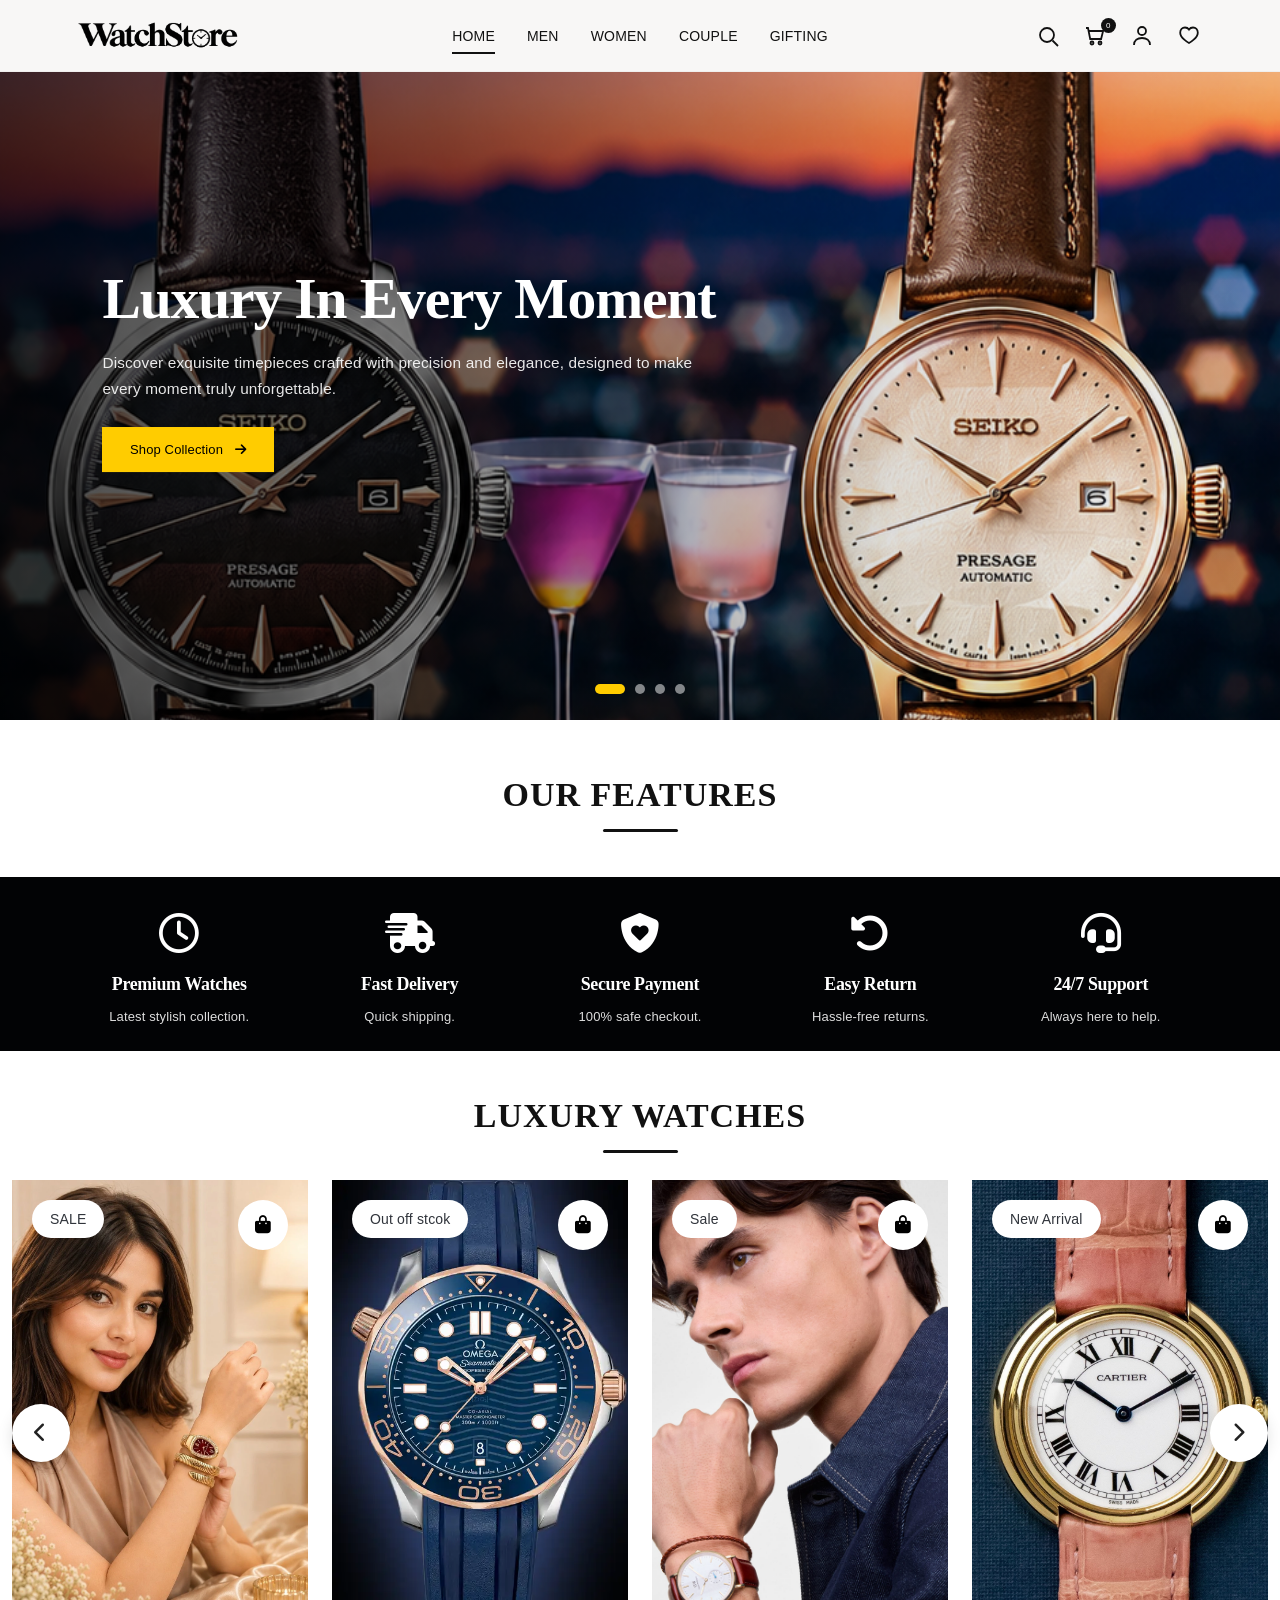
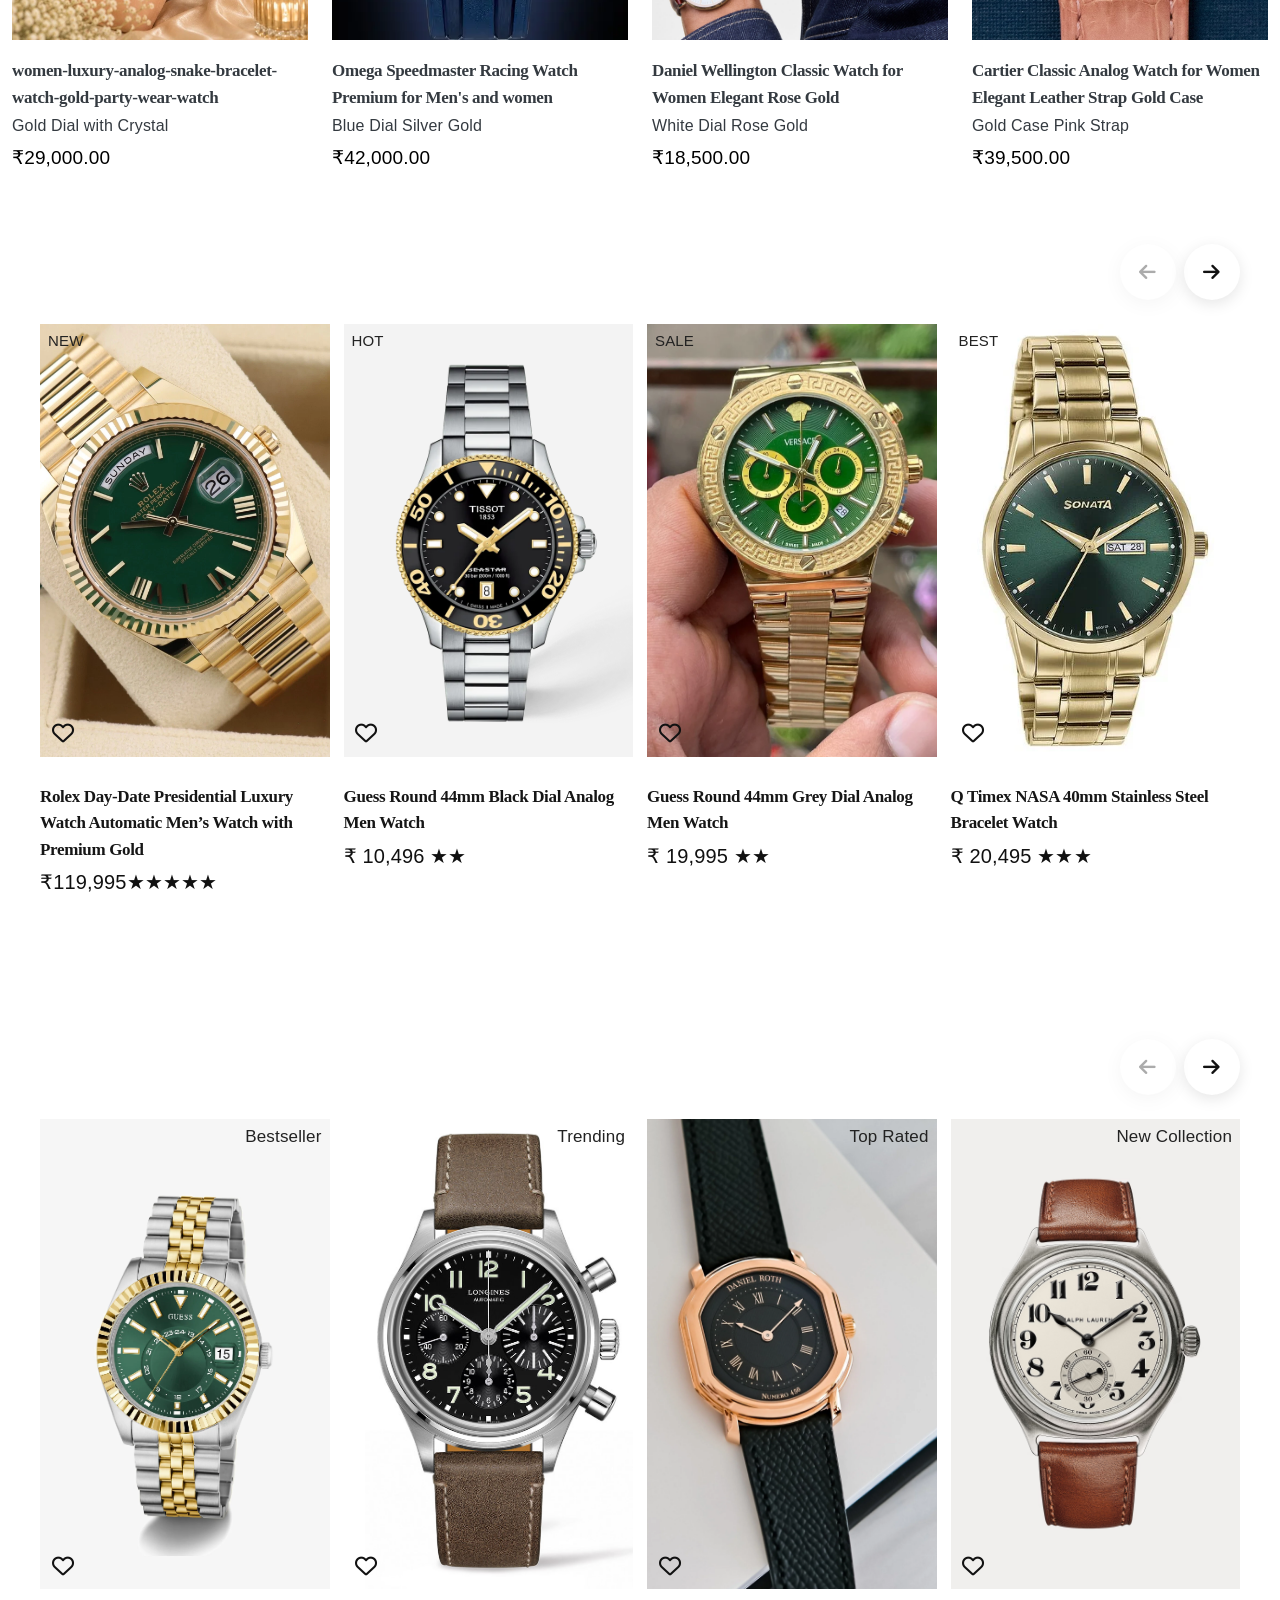
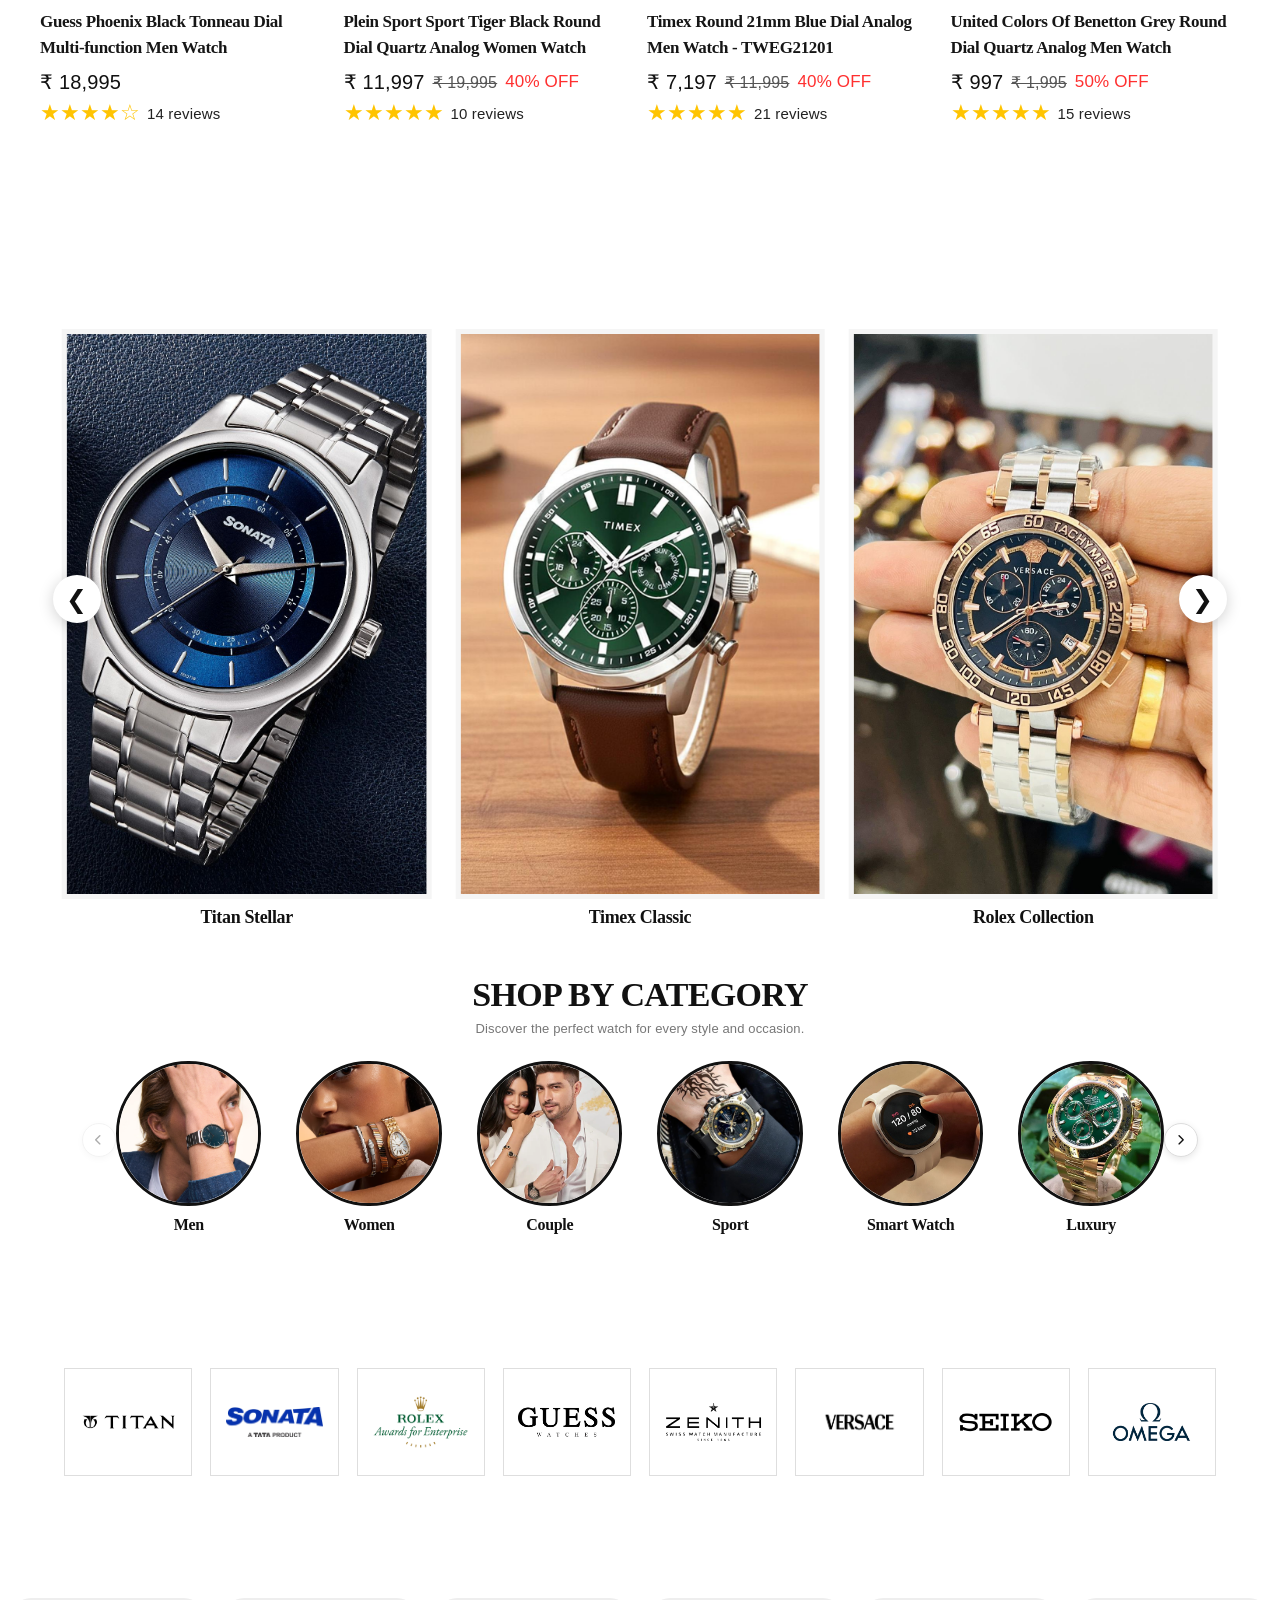
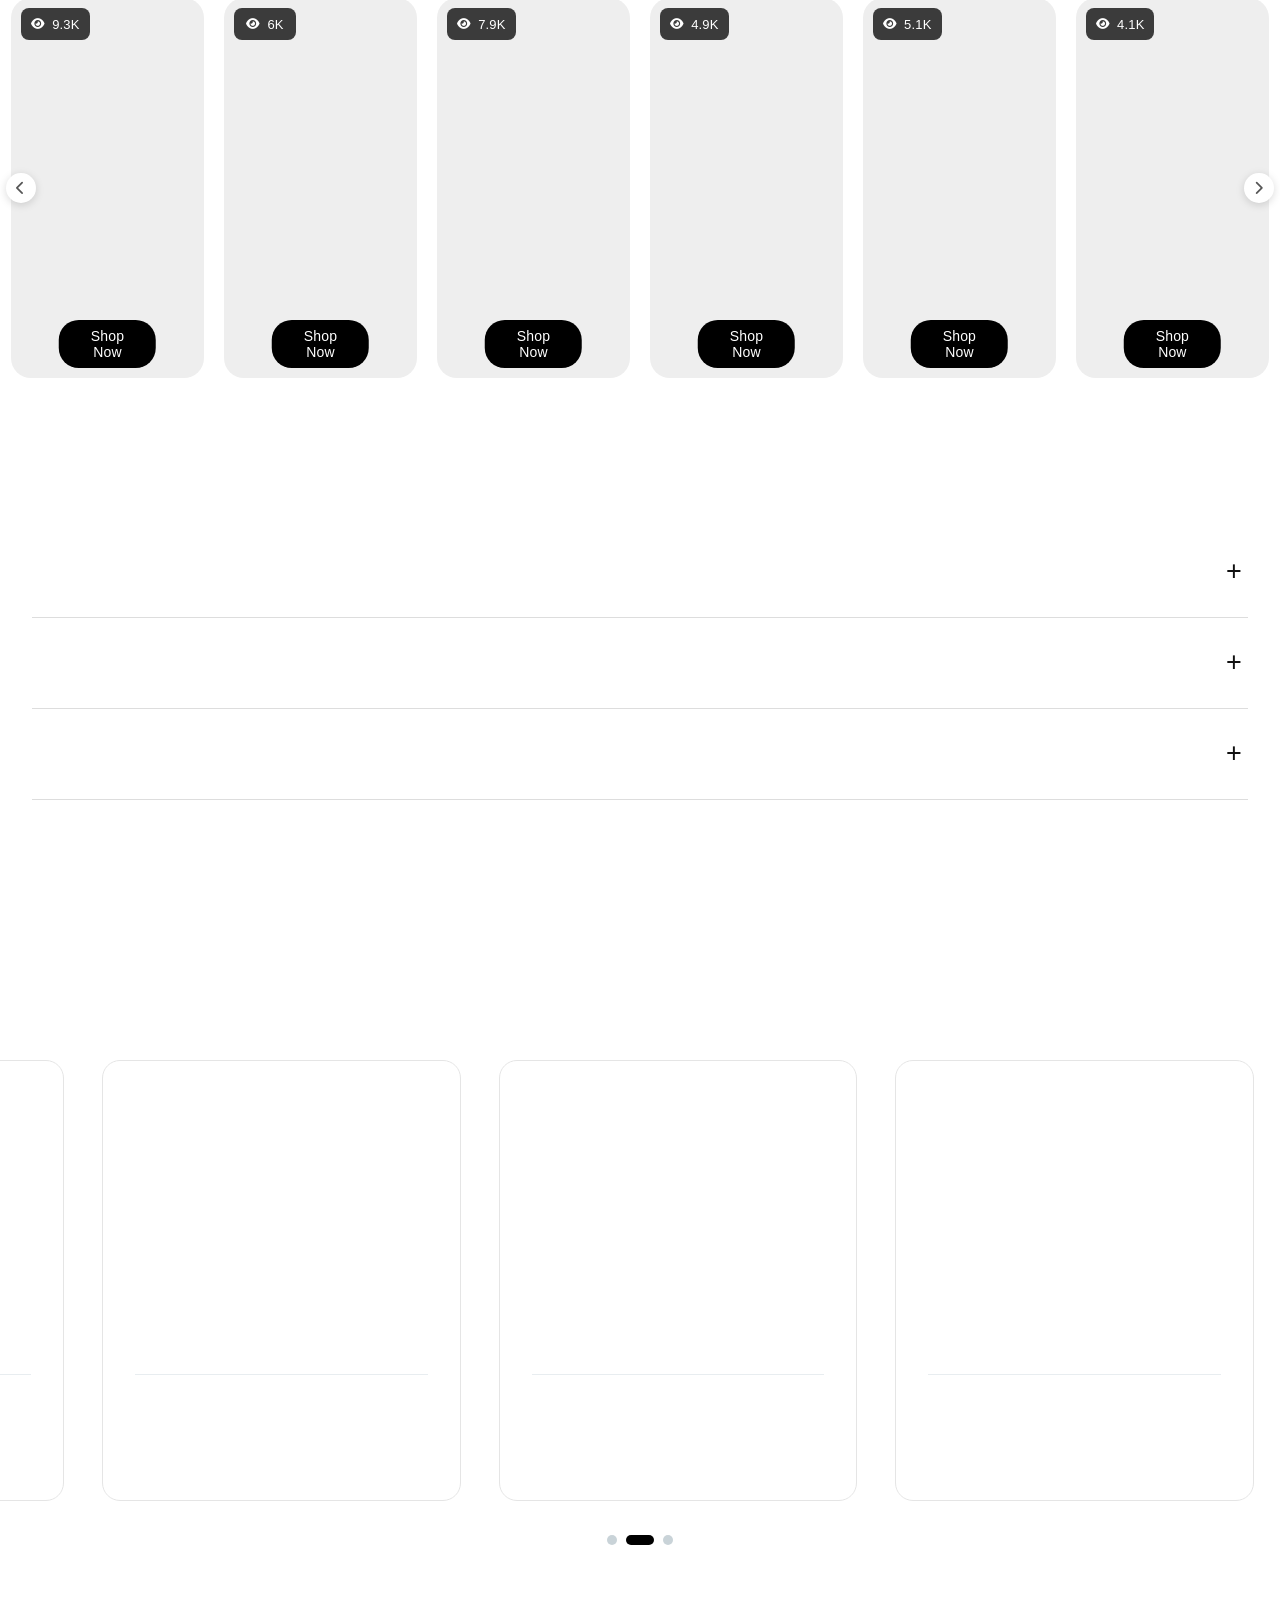
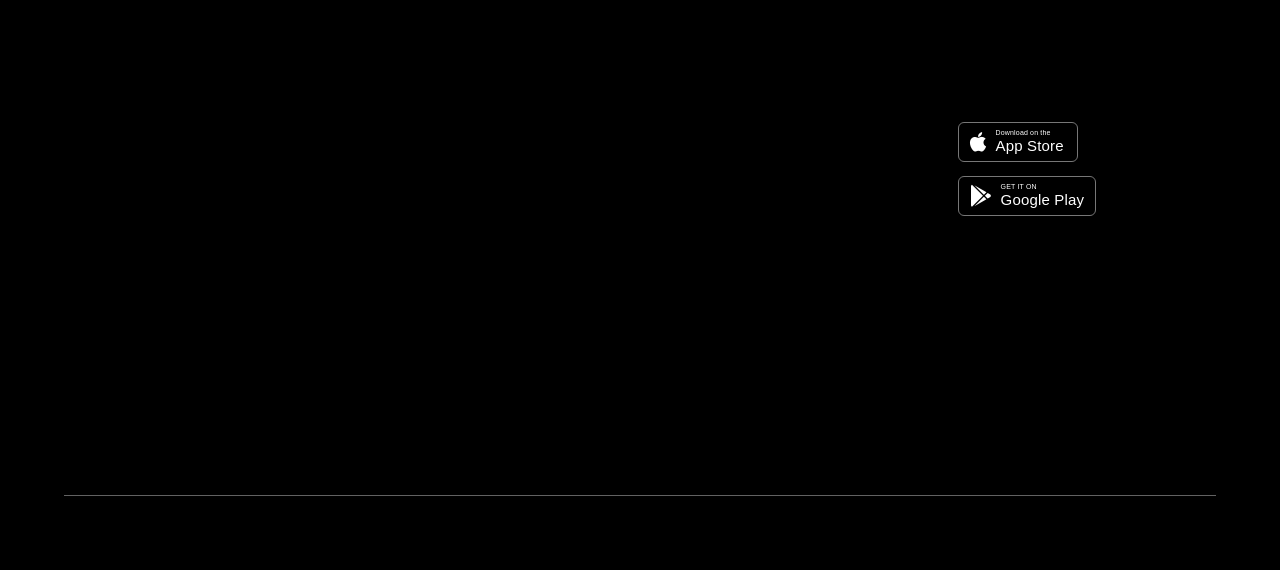
==== commit f63aeae2: "added new page gifting and others" ====
--- a/index.html
+++ b/index.html
@@ -63,8 +63,8 @@
                     WOMEN
                 </a>
 
-                <a href="luxury.html" class="nav-link">
-                    LUXURY
+                <a href="couple.html" class="nav-link">
+                    COUPLE
                 </a>
 
                 <a href="gifting.html" class="nav-link">
@@ -164,15 +164,15 @@
 
         <nav>
 
-            <a href="#">HOME</a>
-
-            <a href="#">MEN</a>
-
-            <a href="#">WOMEN</a>
-
-            <a href="#">LUXURY</a>
-
-            <a href="#">GIFTING</a>
+            <a href="index.html">HOME</a>
+
+            <a href="men.html">MEN</a>
+
+            <a href="women.html">WOMEN</a>
+
+            <a href="couple.html">COUPLE</a>
+
+            <a href="gifting.html">GIFTING</a>
 
         </nav>
 
@@ -340,7 +340,7 @@
                     <source media="(min-width: 768px) and (max-width: 1024px)" srcset="image-folder/tablet-se-badi.png">
 
                     <!-- Laptop/Desktop: Default -->
-                    <img src="https://watch-portfolio-website.vercel.app/images/new-img-banner.webp"
+                    <img src="image-folder/seiko-dimpal.webp"
                         alt="Luxury Watch Collection">
 
                 </picture>
@@ -385,7 +385,7 @@
                     <source media="(min-width: 768px) and (max-width: 1024px)" srcset="image-folder/tablet-se-last.png">
 
                     <!-- Laptop/Desktop: Default -->
-                    <img src="https://watch-portfolio-website.vercel.app/images/banner%20four.jpg"
+                    <img src="image-folder/versace-dimpal.jpg"
                         alt="Luxury Watch Collection">
                 </picture>
 
@@ -431,7 +431,7 @@
                     <source media="(min-width: 768px) and (max-width: 1024px)" srcset="image-folder/third-tablet.png">
 
                     <!-- Laptop/Desktop: Default -->
-                    <img src="https://watch-portfolio-website.vercel.app/images/banner%20three.jpg"
+                    <img src="image-folder/dimpal-sonata.jpg"
                         alt="Luxury Watch Collection">
 
                 </picture>
@@ -1204,7 +1204,7 @@
                         <div class="watch-product-image">
 
                             <span class="watch-product-label">
-                                New
+                                NEW
                             </span>
 
                             <button class="watch-wishlist">
@@ -1239,7 +1239,7 @@
                         <div class="watch-product-image">
 
                             <span class="watch-product-label">
-                                New
+                                HOT
                             </span>
 
                             <button class="watch-wishlist">
@@ -1284,7 +1284,7 @@
                         <div class="watch-product-image">
 
                             <span class="watch-product-label">
-                                New
+                                SALE
                             </span>
 
                             <button class="watch-wishlist">
@@ -1319,7 +1319,7 @@
                         <div class="watch-product-image">
 
                             <span class="watch-product-label">
-                                New
+                                BEST
                             </span>
 
                             <button class="watch-wishlist">
@@ -1361,7 +1361,7 @@
                         <div class="watch-product-image">
 
                             <span class="watch-product-label">
-                                New
+                                TOP
                             </span>
 
                             <button class="watch-wishlist">
@@ -1406,18 +1406,20 @@
                         <div class="watch-product-image">
 
                             <span class="watch-product-label">
-                                Sale
+                                ICON
                             </span>
 
                             <button class="watch-wishlist">
                                 <i class="fa-regular fa-heart"></i>
                             </button>
 
-                            <img class="watch-img-main" src="image-folder/omega-watch.webp" alt="Best Seller Watch">
-
-                            <img class="watch-img-hover" src="image-folder/second-omega.webp" alt="Best Seller Watch">
-
-                        </div>
+                            <img class="watch-img-main" src="image-folder/second-omega.webp" alt="Best Seller Watch">
+                            
+
+                            <img class="watch-img-hover" src="image-folder/omega-watch.webp" alt="Best Seller Watch">
+
+                        </div>
+                        
 
                         <div class="watch-product-info">
 
@@ -1453,7 +1455,7 @@
                         <div class="watch-product-image">
 
                             <span class="watch-product-label">
-                                New
+                                SALE
                             </span>
 
                             <button class="watch-wishlist">
@@ -1488,7 +1490,7 @@
                         <div class="watch-product-image">
 
                             <span class="watch-product-label">
-                                New
+                                DEAL
                             </span>
 
                             <button class="watch-wishlist">
@@ -1530,7 +1532,7 @@
                         <div class="watch-product-image">
 
                             <span class="watch-product-label">
-                                Sale
+                                EDIT
                             </span>
 
                             <button class="watch-wishlist">
@@ -1578,7 +1580,7 @@
                         <div class="watch-product-image">
 
                             <span class="watch-product-label">
-                                New
+                                HOT
                             </span>
 
                             <button class="watch-wishlist">
--- a/index.css
+++ b/index.css
@@ -1488,10 +1488,8 @@
 
 .feature-item p {
     margin: 0;
-
     color: #dddddd;
-
-    font-size: clamp(14px, 1vw, 18px);
+    font-size: clamp(13px, 1vw, 18px);
     line-height: 1.5;
 }
 
@@ -2688,7 +2686,7 @@
     top: 8px;
     left: 8px;
     z-index: 5;
-    font-size: 18px;
+    font-size: 15px;
     color: #222;
     background: transparent;
 }
@@ -6844,7 +6842,7 @@
 
     .sachin-copyright {
         padding-top: 20px;
-        font-size: 14px;
+        font-size: 13px;
     }
 }
 
@@ -7010,10 +7008,7 @@
 
 
 
-
-  /* =========================================
-   SINGLE BANNER
-========================================= */
+/* SINGLE BANNER START */
 
 .single-banner {
     width: 100%;
@@ -7114,7 +7109,7 @@
 
     .single-banner img {
         width: 100%;
-        height: 1300px;
+        height: 950px;
         object-fit: cover;
         object-position: center;
     }
@@ -7123,12 +7118,525 @@
 
 
 
-
-
-
-
-
-
-
-
-
+/* SINGLE BANNER END */
+
+
+
+.video-banner {
+    width: 100%;
+    position: relative;
+    height: 80vh;
+    display: flex;
+    justify-content: center;
+    align-items: center;
+    background-color: #000; /* Optional background color to fill empty space (letterboxing) */
+}
+
+.banner-video {
+    width: 100%;
+    height: 100%;
+    display: none; /* Hide all by default */
+    object-fit: cover; /* Prevents cropping by showing the entire video frame */
+}
+
+/* Mobile: 320px - 767px */
+@media (min-width: 320px) and (max-width: 767px) {
+    .banner-video.mobile { display: block; }
+}
+
+/* Tablet: 768px - 1024px */
+@media (min-width: 768px) and (max-width: 1024px) {
+    .banner-video.tablet { display: block; }
+}
+
+/* Laptop: 1025px - 1599px */
+@media (min-width: 1025px) and (max-width: 1599px) {
+    .banner-video.laptop { display: block; }
+}
+
+/* Large Screen: 1600px+ */
+@media (min-width: 1600px) {
+    .banner-video.desktop-large { display: block; }
+}
+
+
+
+/* ========================================
+   VIDEO BANNER
+======================================== */
+
+.video-banner {
+    position: relative;
+
+    width: 100%;
+    height: 720px;
+
+    margin: 0;
+    padding: 0;
+
+    overflow: hidden;
+}
+
+
+/* ========================================
+   ALL VIDEOS
+======================================== */
+
+.banner-video {
+    position: absolute;
+
+    top: 0;
+    left: 0;
+
+    width: 100%;
+    height: 100%;
+
+    display: none;
+
+    object-fit: cover;
+    object-position: center center;
+}
+
+
+/* ========================================
+   DARK OVERLAY
+======================================== */
+
+.video-dark-overlay {
+    position: absolute;
+
+    top: 0;
+    left: 0;
+
+    width: 100%;
+    height: 100%;
+
+    background: rgba(0, 0, 0, 0.22);
+
+    z-index: 2;
+
+    pointer-events: none;
+}
+
+
+/* ========================================
+   CONTENT
+======================================== */
+
+.video-banner-content {
+    position: absolute;
+
+    top: 50%;
+    left: 50%;
+
+    transform: translate(-50%, -50%);
+
+    width: 100%;
+
+    text-align: center;
+
+    color: #ffffff;
+
+    z-index: 3;
+}
+
+
+/* ========================================
+   WELCOME TO
+======================================== */
+
+.video-welcome {
+    margin: 0 0 16px;
+
+    font-family: Georgia, serif;
+
+    font-size: 30px;
+
+    line-height: 1.2;
+
+    letter-spacing: 1px;
+
+    color: #ffffff;
+}
+
+
+/* ========================================
+   WATCH STORE
+======================================== */
+
+.video-banner-content h1 {
+    margin: 0;
+
+    font-family: Georgia, serif;
+
+    font-size: 42px;
+
+    line-height: 1.2;
+
+    letter-spacing: 4px;
+
+    color: #ffffff;
+}
+
+
+/* ========================================
+   GIFT SHOP
+======================================== */
+
+.video-gift-title {
+    margin: 40px 0 60px;
+
+    font-family: Georgia, serif;
+
+    font-size: 38px;
+
+    line-height: 1.2;
+
+    letter-spacing: 15px;
+
+    color: #ffffff;
+}
+
+
+/* ========================================
+   BUTTONS
+======================================== */
+
+.video-banner-buttons {
+    display: flex;
+
+    justify-content: center;
+    align-items: center;
+
+    gap: 42px;
+}
+
+
+/* ========================================
+   COMMON BUTTON
+======================================== */
+
+.video-btn {
+    display: flex;
+
+    justify-content: center;
+    align-items: center;
+
+    width: 225px;
+    height: 75px;
+
+    border-radius: 50px;
+
+    text-decoration: none;
+
+    font-size: 25px;
+
+    transition: all 0.35s ease;
+}
+
+
+/* ========================================
+   FOR HIM
+======================================== */
+
+.video-btn-him {
+    background: #000000;
+
+    color: #ffffff;
+}
+
+
+/* ========================================
+   FOR HER
+======================================== */
+
+.video-btn-her {
+    background: #ffffff;
+
+    color: #000000;
+}
+
+
+/* ========================================
+   HOVER
+======================================== */
+
+.video-btn-him:hover {
+    background: #ffffff;
+
+    color: #000000;
+}
+
+
+.video-btn-her:hover {
+    background: #000000;
+
+    color: #ffffff;
+}
+
+
+/* ========================================
+   PHONE
+   320px - 767px
+======================================== */
+
+@media (min-width: 320px) and (max-width: 767px) {
+
+    .video-banner {
+        height: 620px;
+    }
+
+
+    .banner-video.mobile {
+        display: block;
+
+        width: 100%;
+        height: 100%;
+
+        object-fit: cover;
+        object-position: center center;
+    }
+
+
+    .video-dark-overlay {
+        background: rgba(0, 0, 0, 0.30);
+    }
+
+
+    .video-banner-content {
+        padding: 0 20px;
+    }
+
+
+    .video-welcome {
+        margin-bottom: 12px;
+
+        font-size: 18px;
+
+        letter-spacing: 1px;
+    }
+
+
+    .video-banner-content h1 {
+        font-size: 28px;
+
+        letter-spacing: 3px;
+    }
+
+
+    .video-gift-title {
+        margin-top: 28px;
+        margin-bottom: 40px;
+
+        font-size: 23px;
+
+        letter-spacing: 7px;
+    }
+
+
+    .video-banner-buttons {
+        flex-direction: column;
+
+        gap: 15px;
+    }
+
+
+    .video-btn {
+        width: 180px;
+        height: 54px;
+
+        font-size: 18px;
+    }
+}
+
+
+/* ========================================
+   TABLET
+   768px - 1024px
+======================================== */
+
+@media (min-width: 768px) and (max-width: 1024px) {
+
+    .video-banner {
+        height: 650px;
+    }
+
+
+    .banner-video.tablet {
+        display: block;
+
+        width: 100%;
+        height: 100%;
+
+        object-fit: cover;
+        object-position: center center;
+    }
+
+
+    .video-dark-overlay {
+        background: rgba(0, 0, 0, 0.25);
+    }
+
+
+    .video-welcome {
+        margin-bottom: 14px;
+
+        font-size: 24px;
+    }
+
+
+    .video-banner-content h1 {
+        font-size: 36px;
+
+        letter-spacing: 4px;
+    }
+
+
+    .video-gift-title {
+        margin-top: 32px;
+        margin-bottom: 48px;
+
+        font-size: 31px;
+
+        letter-spacing: 11px;
+    }
+
+
+    .video-banner-buttons {
+        gap: 32px;
+    }
+
+
+    .video-btn {
+        width: 205px;
+        height: 66px;
+
+        font-size: 21px;
+    }
+}
+
+/* ========================================
+   DESKTOP
+   1600px - 1919px
+======================================== */
+
+@media (min-width: 1600px) and (max-width: 1919px) {
+
+    .video-banner {
+        height: 720px;
+    }
+
+
+    .banner-video.desktop-large {
+        display: block;
+
+        width: 100%;
+        height: 100%;
+
+        object-fit: cover;
+        object-position: center center;
+    }
+
+
+    .video-welcome {
+        font-size: 30px;
+    }
+
+
+    .video-banner-content h1 {
+        font-size: 44px;
+
+        letter-spacing: 5px;
+    }
+
+
+    .video-gift-title {
+        margin-top: 40px;
+        margin-bottom: 58px;
+
+        font-size: 39px;
+
+        letter-spacing: 15px;
+    }
+
+
+    .video-banner-buttons {
+        gap: 44px;
+    }
+
+
+    .video-btn {
+        width: 230px;
+        height: 75px;
+
+        font-size: 25px;
+    }
+}
+
+/* ========================================
+   LARGE SCREEN
+   1920px - 2560px
+======================================== */
+
+@media (min-width: 1920px) and (max-width: 2560px) {
+
+    .video-banner {
+        height: 800px;
+    }
+
+
+    .banner-video.desktop-large {
+        display: block;
+
+        width: 100%;
+        height: 100%;
+
+        object-fit: cover;
+        object-position: center center;
+    }
+
+
+    .video-welcome {
+        font-size: 34px;
+
+        letter-spacing: 2px;
+    }
+
+
+    .video-banner-content h1 {
+        font-size: 50px;
+
+        letter-spacing: 6px;
+    }
+
+
+    .video-gift-title {
+        margin-top: 45px;
+        margin-bottom: 65px;
+
+        font-size: 45px;
+
+        letter-spacing: 18px;
+    }
+
+
+    .video-banner-buttons {
+        gap: 50px;
+    }
+
+
+    .video-btn {
+        width: 250px;
+        height: 82px;
+
+        font-size: 28px;
+    }
+}
+
+
+
+
+
+
+
+
